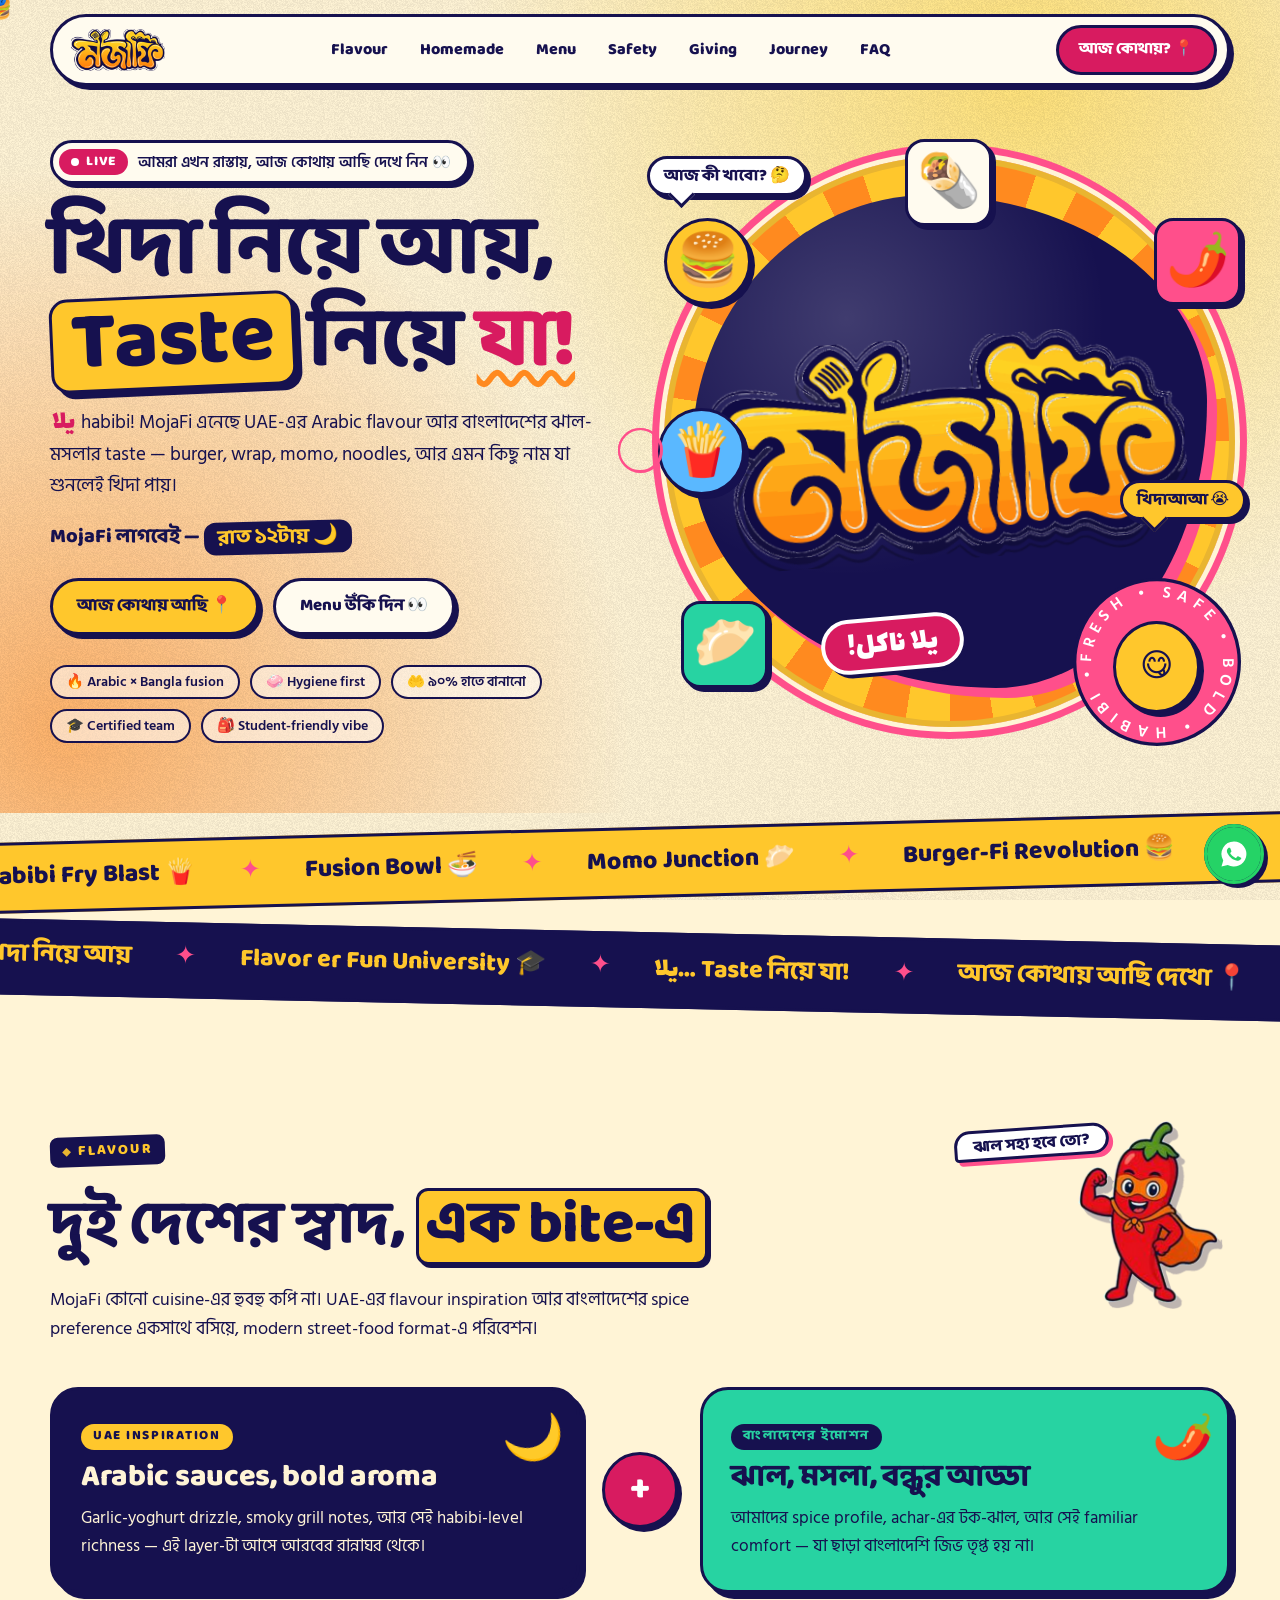
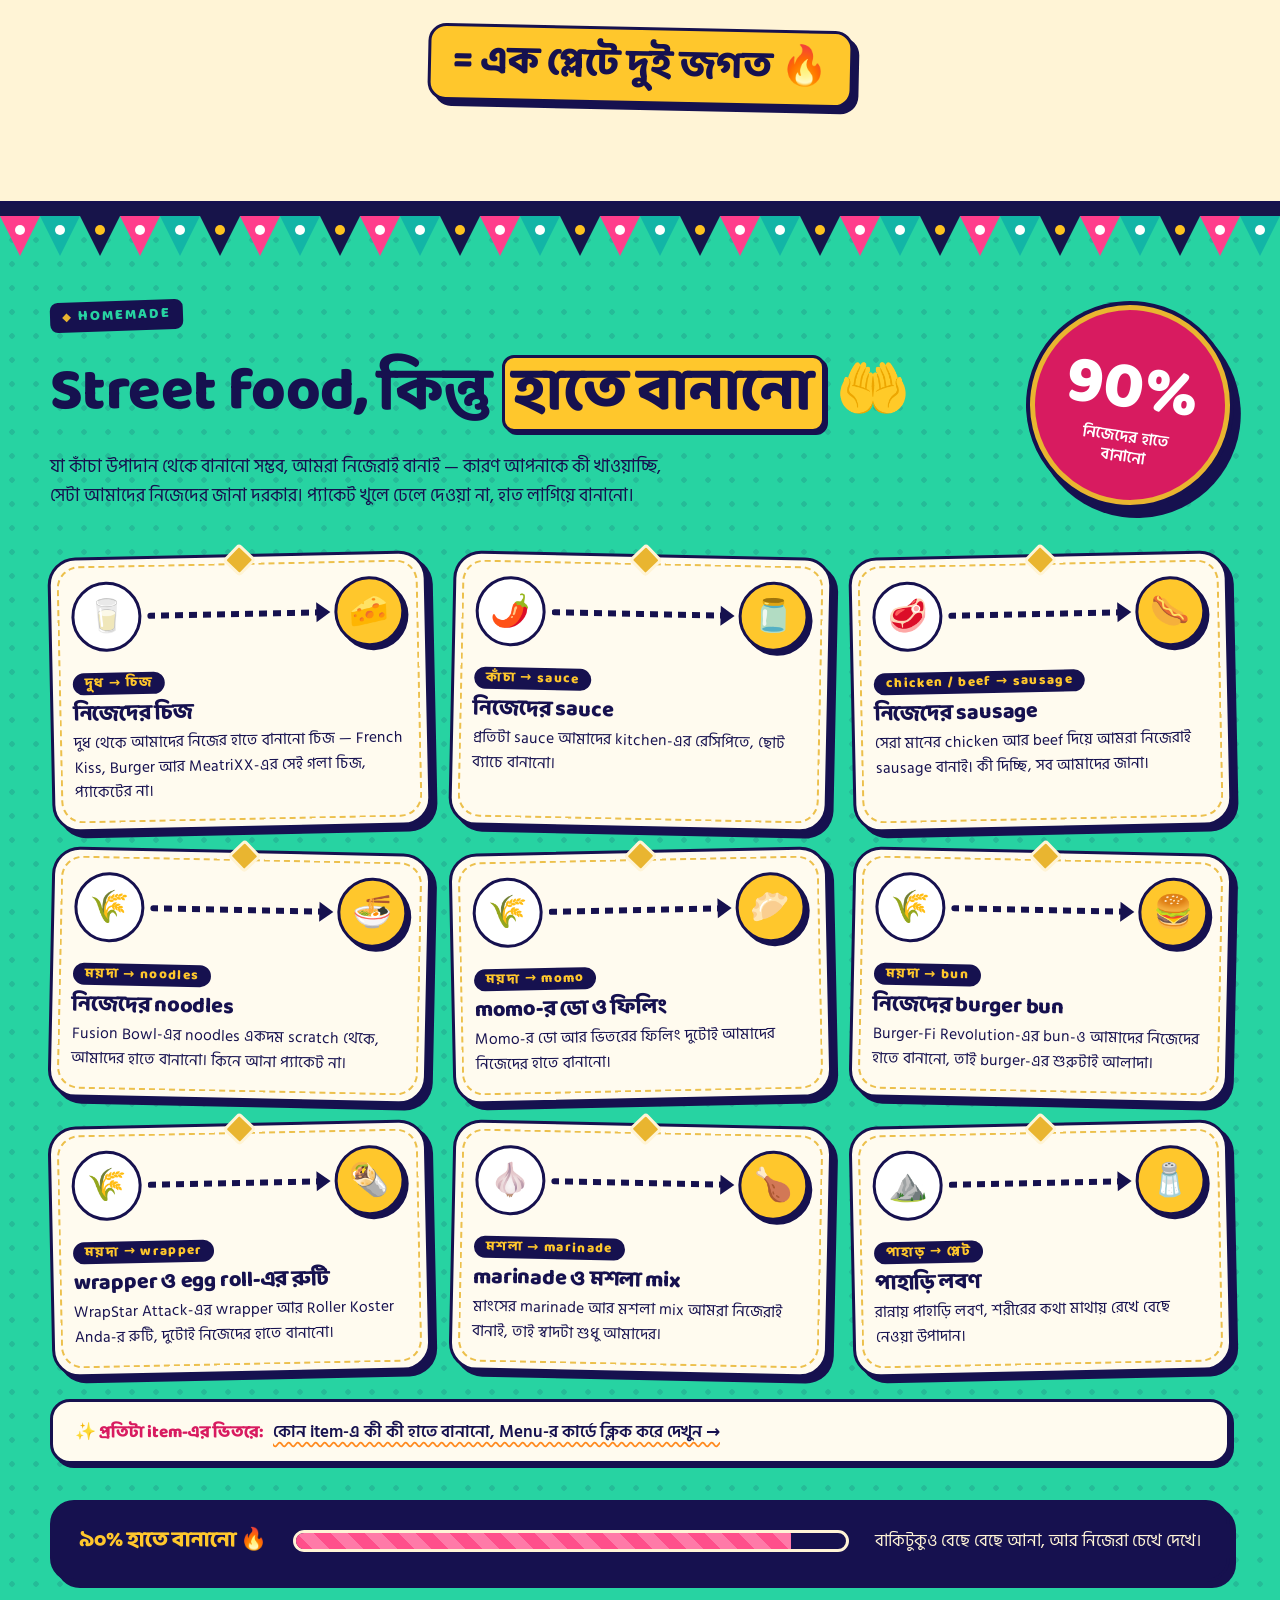
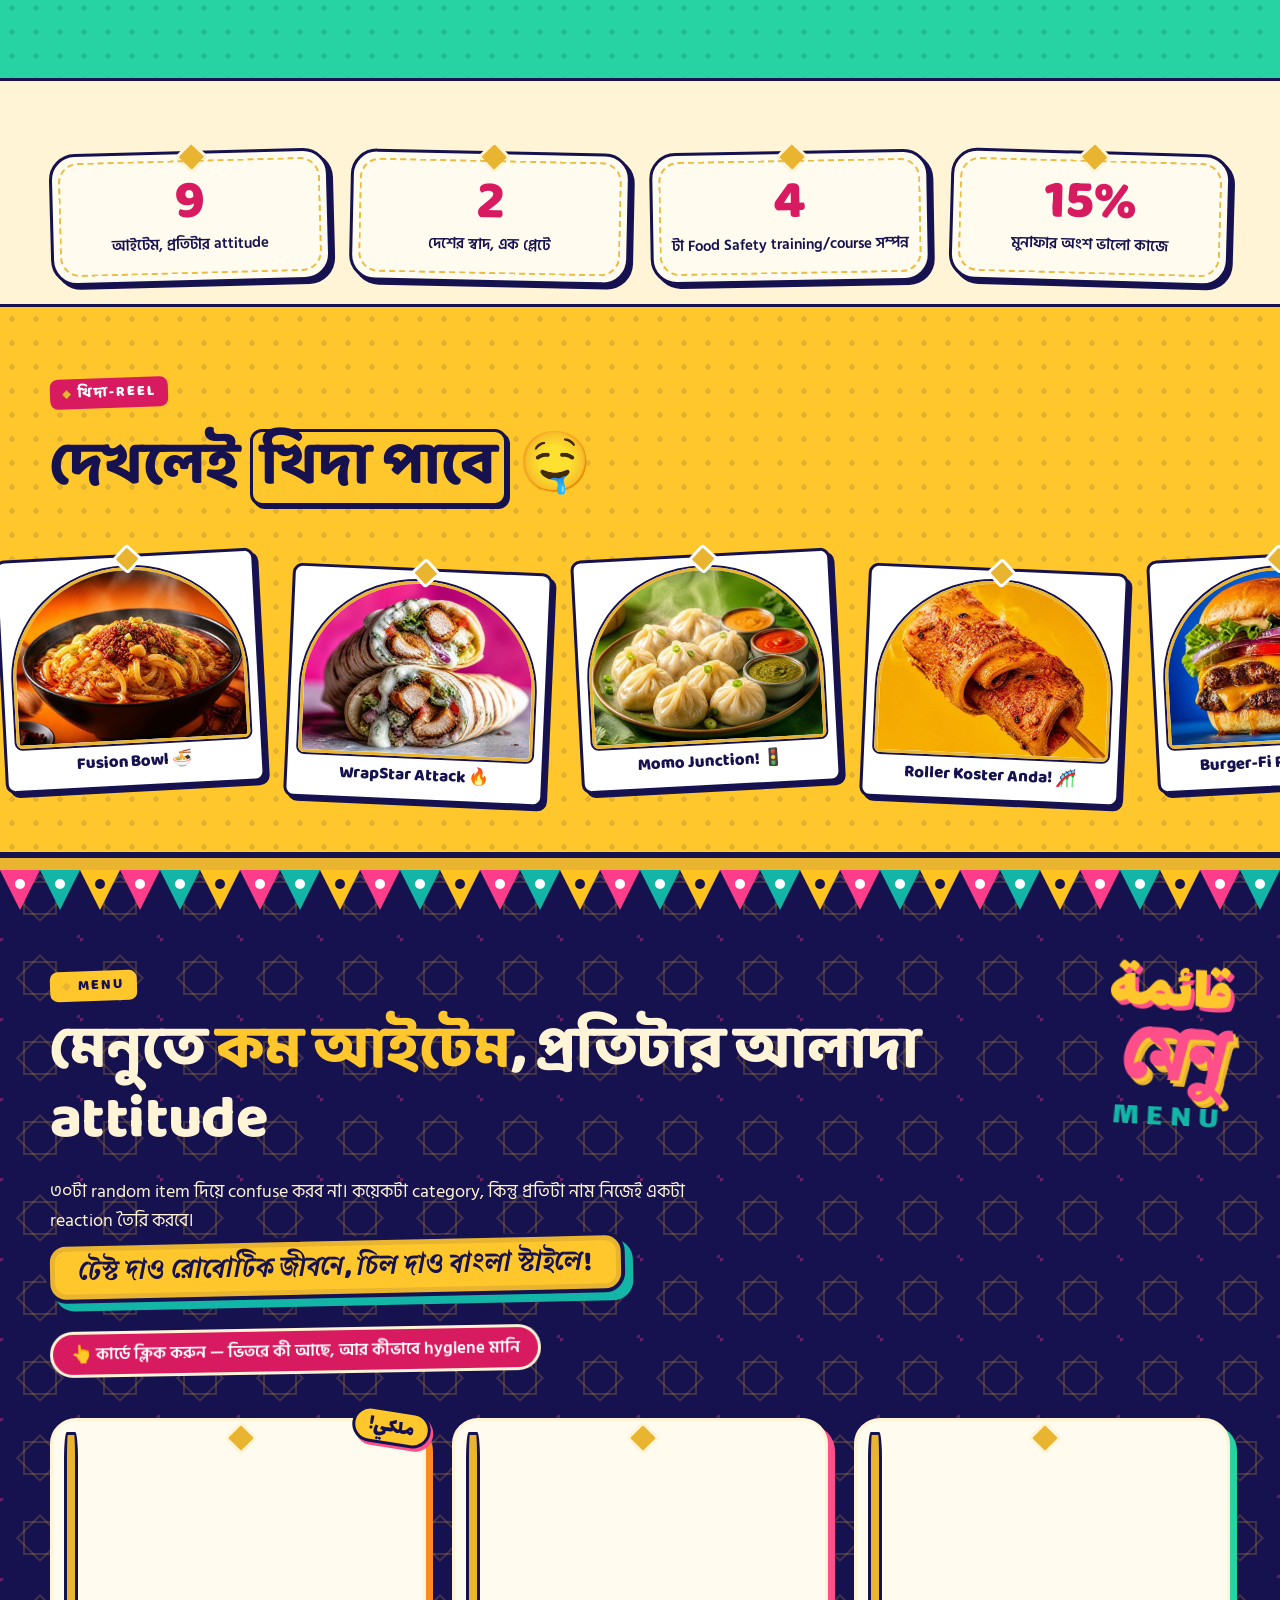
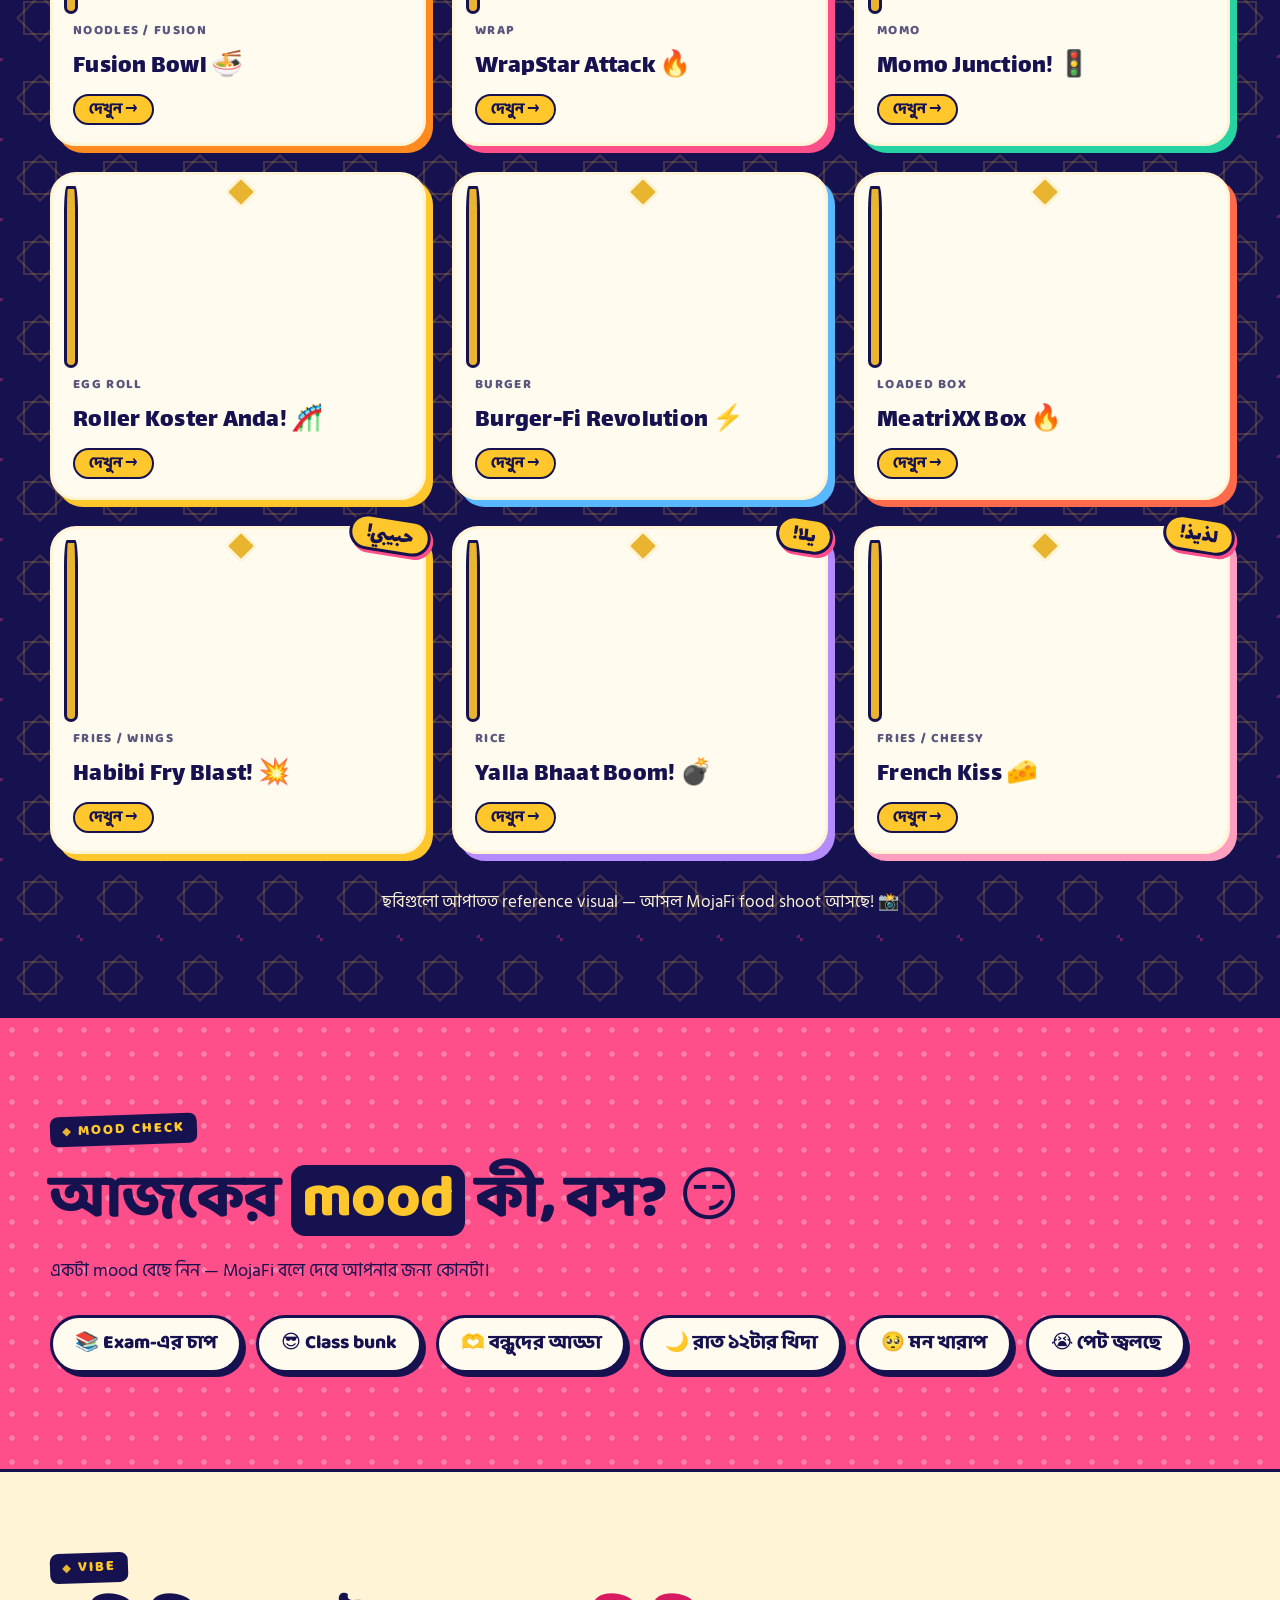
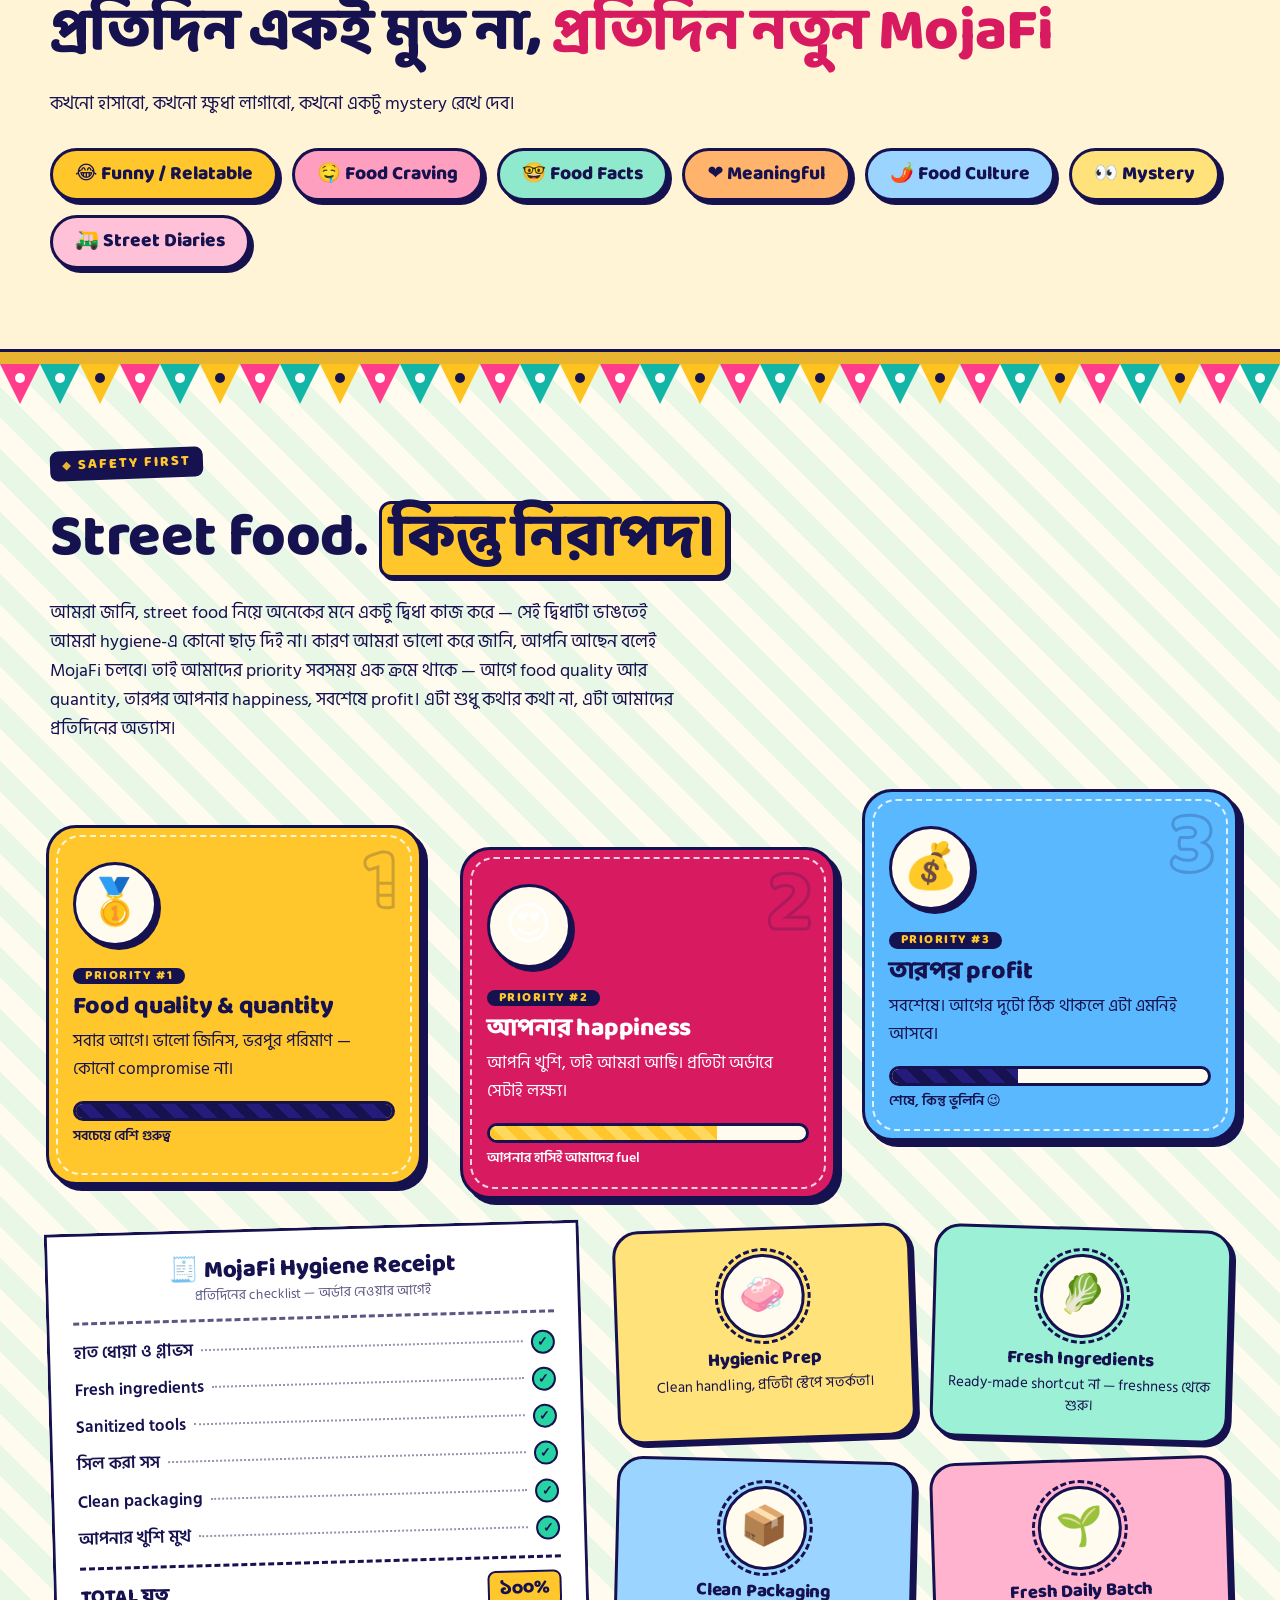
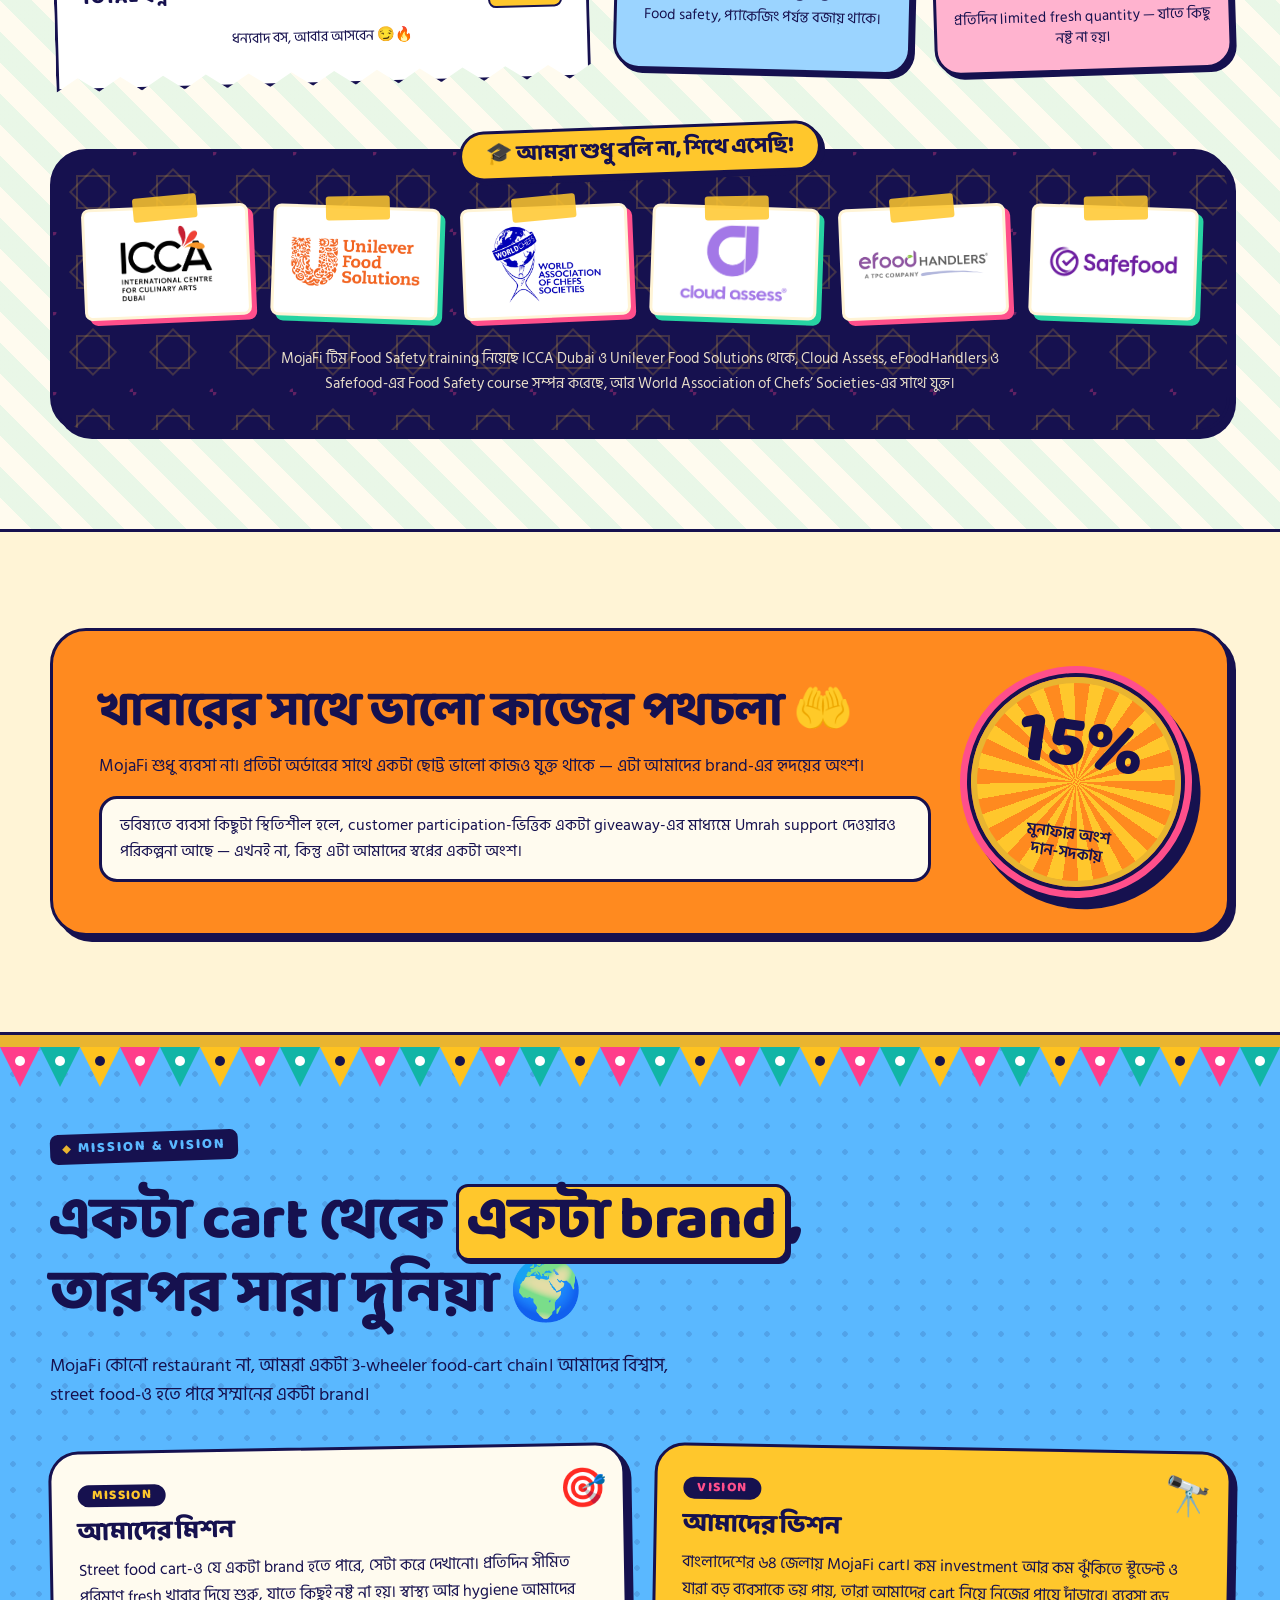
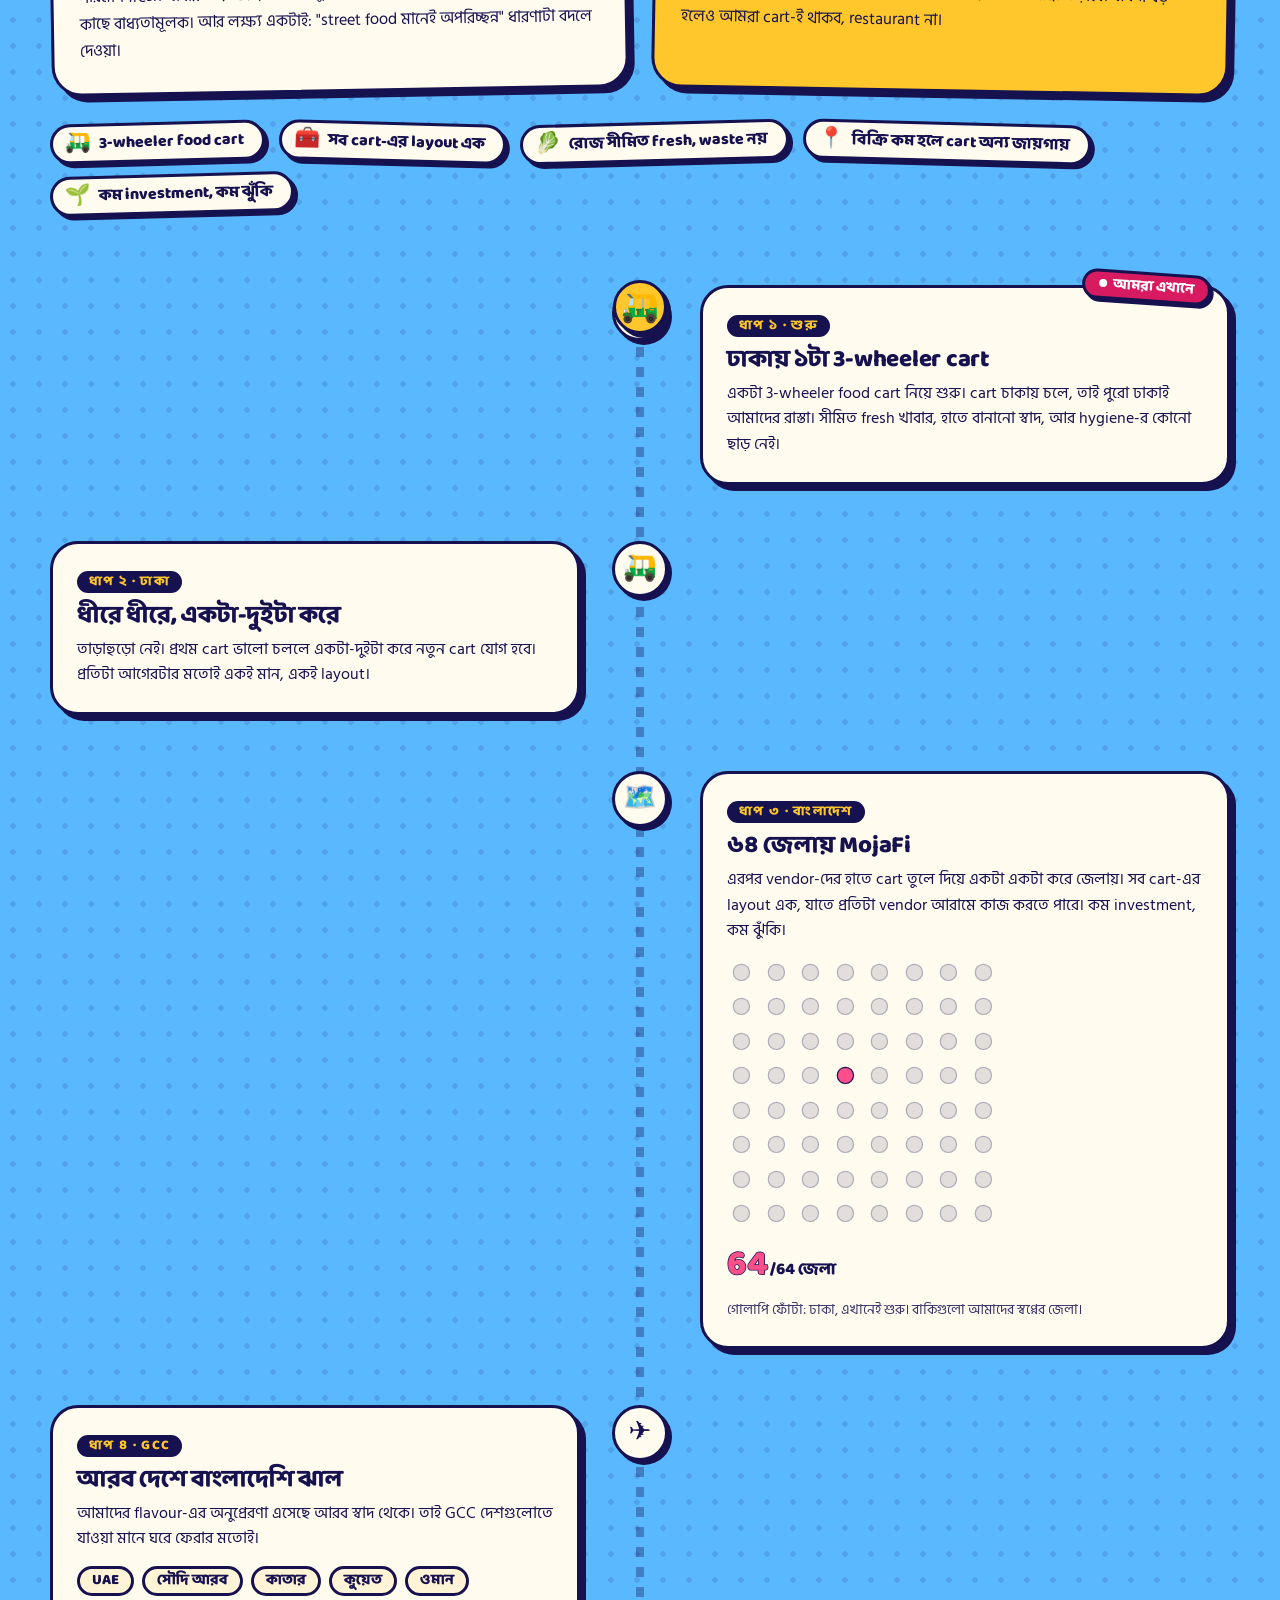
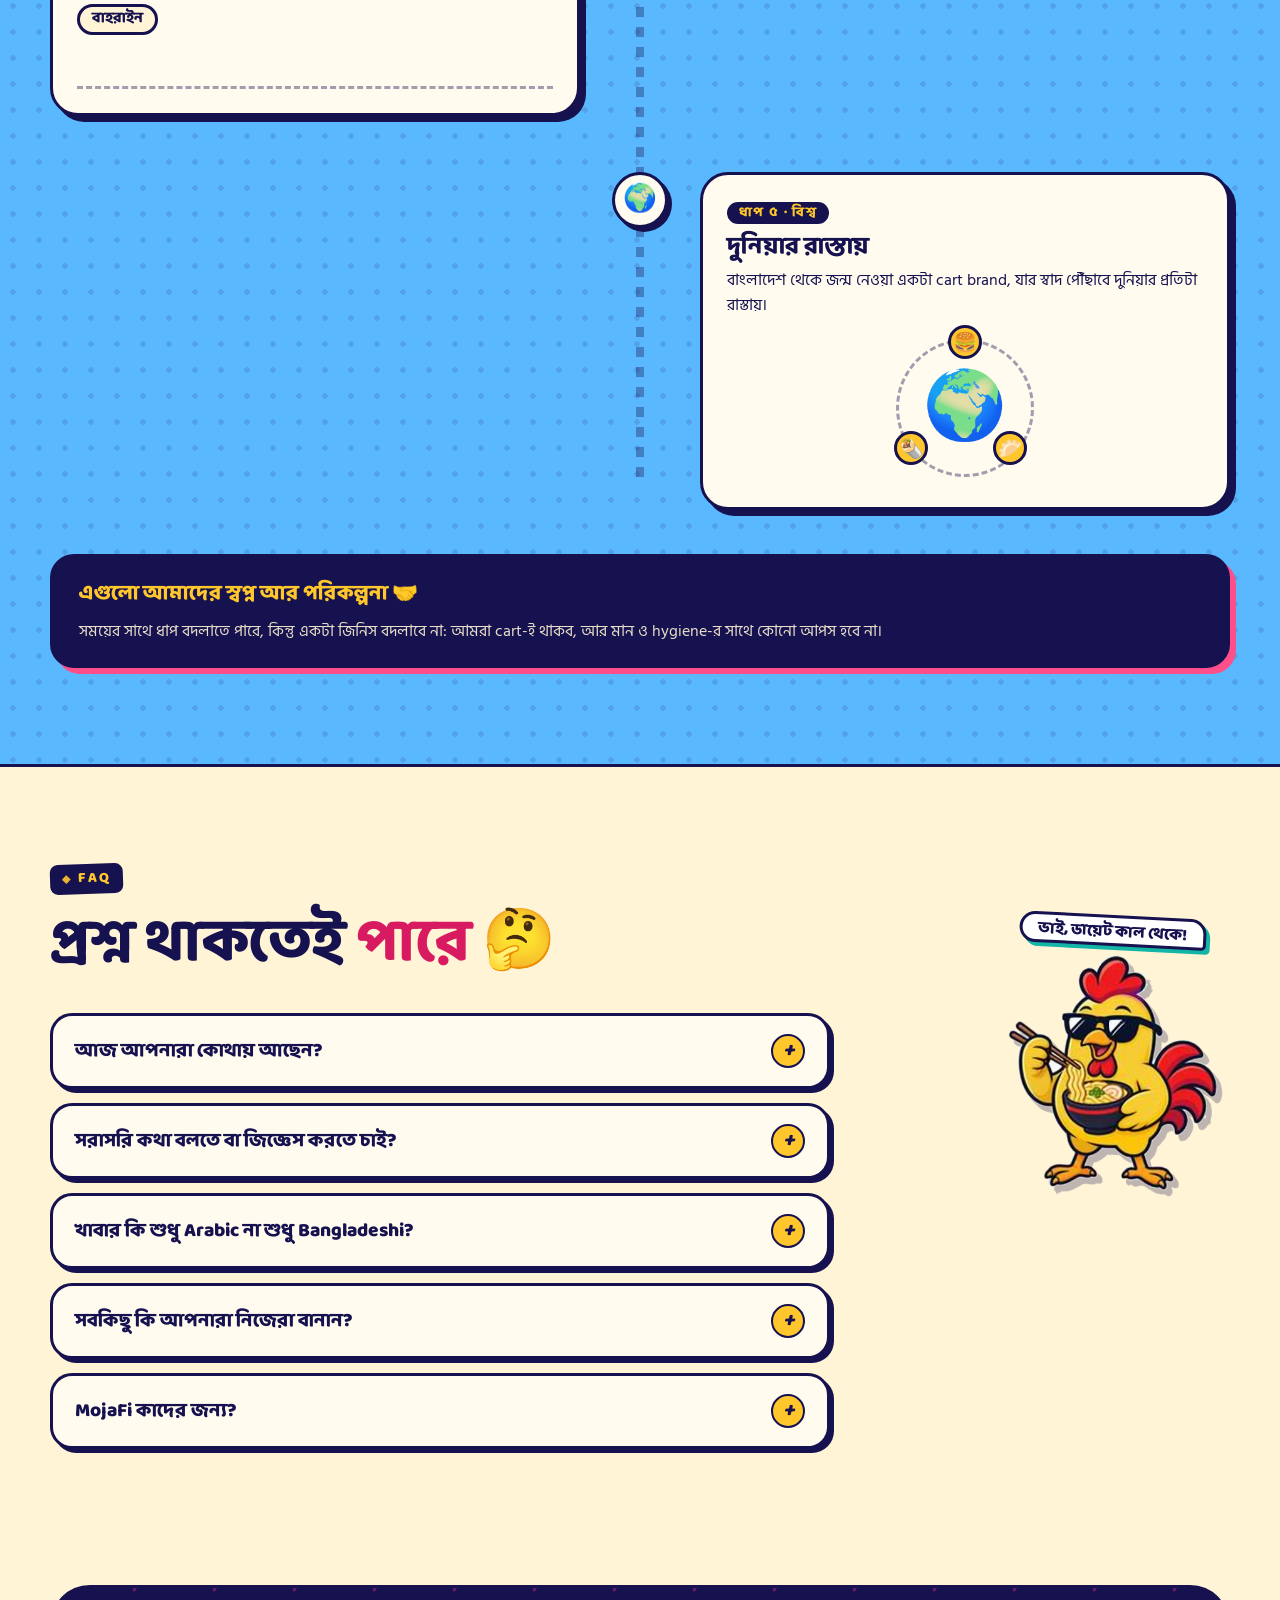
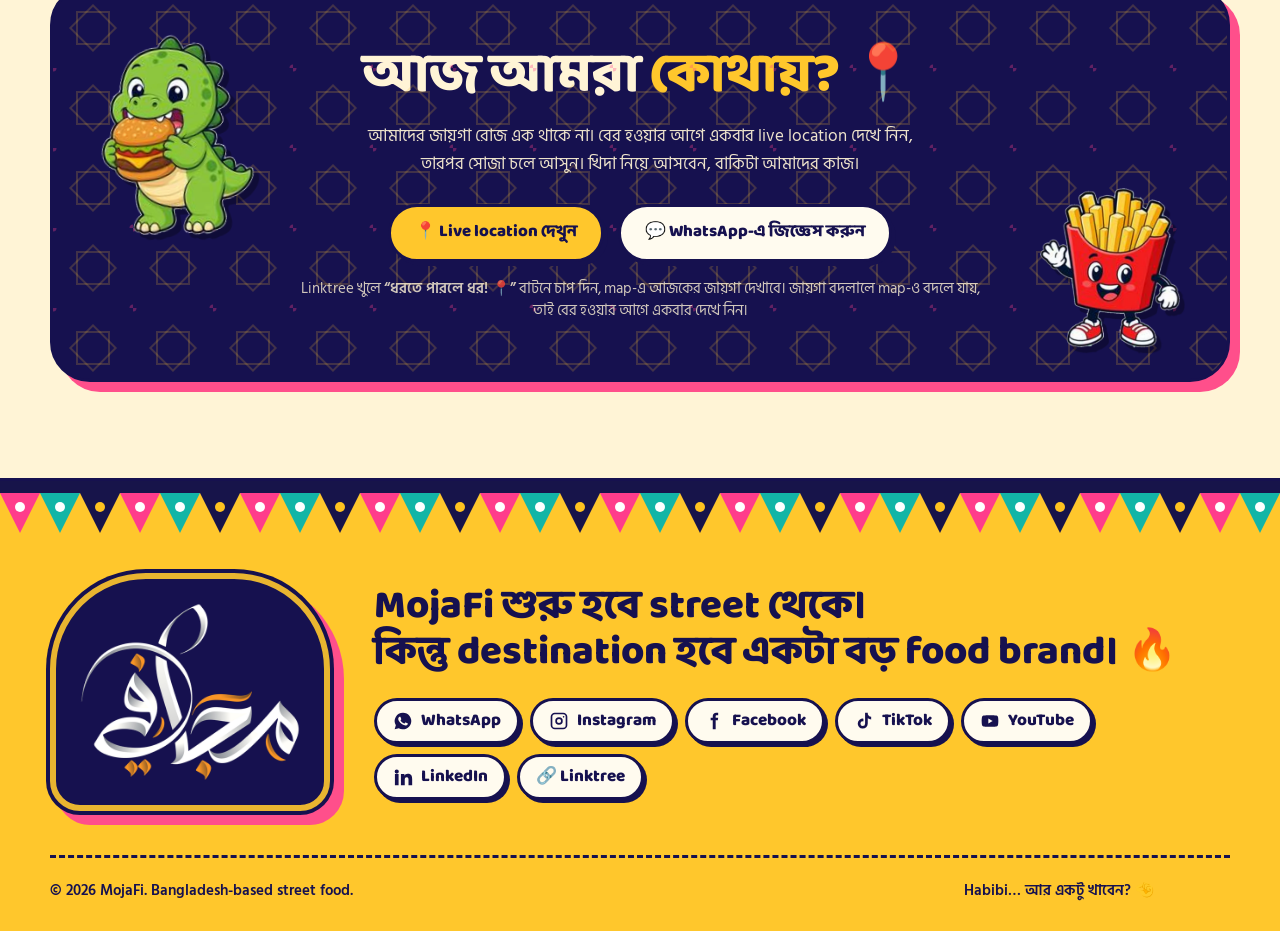
==== index.html @ 15be9570 "Add files via upload" ====
<!DOCTYPE html>
<html lang="bn">
<head>
<meta charset="utf-8">
<meta name="viewport" content="width=device-width, initial-scale=1">
<meta name="color-scheme" content="light">
<title>MojaFi — Bangladeshi Street Food with Arabic Flavour | খিদা নিয়ে আয়</title>
<meta name="description" content="MojaFi — UAE-এর Arabic flavour আর বাংলাদেশের ঝাল-মসলা এক প্লেটে। 3-wheeler food cart-এর street food: burger, wrap, momo, fries — হাতে বানানো, পরিষ্কার, নিরাপদ।">
<meta name="robots" content="index,follow,max-image-preview:large">
<meta name="keywords" content="MojaFi, মজাফি, Bangladesh street food, Arabic street food, Dhaka street food, food cart, burger, wrap, momo, স্ট্রিট ফুড">
<meta name="author" content="MojaFi">
<link rel="alternate" hreflang="bn" href="https://i-iqram.github.io/MojaFi/">
<link rel="alternate" hreflang="x-default" href="https://i-iqram.github.io/MojaFi/">
<meta name="theme-color" content="#16114F">
<link rel="icon" type="image/png" href="assets/150f08f05a.png">
<link rel="apple-touch-icon" href="assets/150f08f05a.png">
<link rel="preload" as="image" href="assets/6ed1345ebc.png" fetchpriority="high">
<link rel="canonical" href="https://i-iqram.github.io/MojaFi/">
<meta property="og:url" content="https://i-iqram.github.io/MojaFi/">
<meta property="og:type" content="website">
<meta property="og:title" content="MojaFi — Bangladeshi Street Food with Arabic Flavour | খিদা নিয়ে আয়">
<meta property="og:description" content="UAE-এর Arabic flavour + বাংলাদেশের taste। ৯০% হাতে বানানো, কিন্তু নিরাপদ street food। খিদা নিয়ে আয়, Taste নিয়ে যা!">
<meta property="og:image" content="https://i-iqram.github.io/MojaFi/og-image.jpg">
<meta property="og:image:type" content="image/jpeg">
<meta property="og:image:width" content="1200">
<meta property="og:image:height" content="630">
<meta property="og:image:alt" content="MojaFi — খিদা নিয়ে আয়, Taste নিয়ে যা!">
<meta property="og:site_name" content="MojaFi">
<meta property="og:locale" content="bn_BD">
<meta name="twitter:card" content="summary_large_image">
<meta name="twitter:title" content="MojaFi — Bangladeshi Street Food with Arabic Flavour">
<meta name="twitter:description" content="UAE-এর Arabic flavour + বাংলাদেশের taste। হাতে বানানো, নিরাপদ street food। খিদা নিয়ে আয়, Taste নিয়ে যা!">
<meta name="twitter:image" content="https://i-iqram.github.io/MojaFi/og-image.jpg">
<noscript><style>.rv{opacity:1 !important; transform:none !important;}</style></noscript>
<script>(function(){var h=document.documentElement;h.classList.add('js');try{if(sessionStorage.getItem('mfSeen')||/[?&]noloader/.test(location.search))h.classList.add('seen');}catch(e){}
if(!h.classList.contains('seen')){window.__hold=true;h.style.overflow='hidden';}})();</script>
<style>
@font-face {
  font-family: 'Baloo Da 2';
  font-style: normal;
  font-display: swap;
  font-weight: 800;
  src:url(assets/8779d05350.woff2) format('woff2');
  unicode-range: U+0951-0952,U+0964-0965,U+0980-09FE,U+1CD0,U+1CD2,U+1CD5-1CD6,U+1CD8,U+1CE1,U+1CEA,U+1CED,U+1CF2,U+1CF5-1CF7,U+200C-200D,U+20B9,U+25CC,U+A8F1;
}
@font-face {
  font-family: 'Baloo Da 2';
  font-style: normal;
  font-display: swap;
  font-weight: 800;
  src:url(assets/1a5bb2cf6f.woff2) format('woff2');
  unicode-range: U+0000-00FF,U+0131,U+0152-0153,U+02BB-02BC,U+02C6,U+02DA,U+02DC,U+0304,U+0308,U+0329,U+2000-206F,U+20AC,U+2122,U+2191,U+2193,U+2212,U+2215,U+FEFF,U+FFFD;
}
@font-face {
  font-family: 'Hind Siliguri';
  font-style: normal;
  font-display: swap;
  font-weight: 400;
  src:url(assets/643acda35a.woff2) format('woff2');
  unicode-range: U+0951-0952,U+0964-0965,U+0980-09FE,U+1CD0,U+1CD2,U+1CD5-1CD6,U+1CD8,U+1CE1,U+1CEA,U+1CED,U+1CF2,U+1CF5-1CF7,U+200C-200D,U+20B9,U+25CC,U+A8F1;
}
@font-face {
  font-family: 'Hind Siliguri';
  font-style: normal;
  font-display: swap;
  font-weight: 400;
  src:url(assets/f89893f704.woff2) format('woff2');
  unicode-range: U+0000-00FF,U+0131,U+0152-0153,U+02BB-02BC,U+02C6,U+02DA,U+02DC,U+0304,U+0308,U+0329,U+2000-206F,U+20AC,U+2122,U+2191,U+2193,U+2212,U+2215,U+FEFF,U+FFFD;
}
@font-face {
  font-family: 'Hind Siliguri';
  font-style: normal;
  font-display: swap;
  font-weight: 600;
  src:url(assets/98016b9503.woff2) format('woff2');
  unicode-range: U+0951-0952,U+0964-0965,U+0980-09FE,U+1CD0,U+1CD2,U+1CD5-1CD6,U+1CD8,U+1CE1,U+1CEA,U+1CED,U+1CF2,U+1CF5-1CF7,U+200C-200D,U+20B9,U+25CC,U+A8F1;
}
@font-face {
  font-family: 'Hind Siliguri';
  font-style: normal;
  font-display: swap;
  font-weight: 600;
  src:url(assets/1e2883ec7c.woff2) format('woff2');
  unicode-range: U+0000-00FF,U+0131,U+0152-0153,U+02BB-02BC,U+02C6,U+02DA,U+02DC,U+0304,U+0308,U+0329,U+2000-206F,U+20AC,U+2122,U+2191,U+2193,U+2212,U+2215,U+FEFF,U+FFFD;
}
@font-face{font-family:'Lalezar';font-style:normal;font-display:swap;font-weight:400;src:url(assets/2bbdc267b5.woff2) format('woff2');unicode-range:U+0600-06FF,U+0750-077F,U+200C-200E,U+2010-2011,U+204F,U+FB50-FDFF,U+FE70-FEFC;}
@font-face{font-family:'Lalezar';font-style:normal;font-display:swap;font-weight:400;src:url(assets/fb445dbd80.woff2) format('woff2');unicode-range:U+0000-00FF,U+0131,U+0152-0153,U+02BB-02BC,U+02C6,U+02DA,U+02DC,U+2000-206F,U+2074,U+20AC,U+2122,U+2191,U+2193,U+2212,U+2215,U+FEFF,U+FFFD;}
@font-face{font-family:'Galada';font-style:normal;font-display:swap;font-weight:400;src:url(assets/81515cea4a.woff2) format('woff2');}

@font-face{font-family:'MfArrow';font-style:normal;font-weight:100 900;font-display:swap;unicode-range:U+2192;src:url(assets/b8b6841910.woff2) format('woff2');}

:root{
  --navy:#16114F; --navy2:#241C7A; --yellow:#FFC72C; --orange:#FF8A1F; --cream:#FFF4D6; --paper:#FFFBEF;
  --pink:#FF4F8B; --mint:#27D3A2; --sky:#5AB8FF; --red:#FF4B2B;
  --ink:#16114F; --bd:3px solid var(--navy);
  --sh:6px 6px 0 var(--navy); --sh-s:4px 4px 0 var(--navy);
  --disp:'Baloo Da 2','Hind Siliguri','MfArrow',system-ui,sans-serif; --body:'Hind Siliguri','Baloo Da 2','MfArrow',system-ui,sans-serif;
}
*{box-sizing:border-box; margin:0; padding:0;}
html{overflow-x:clip; scroll-behavior:smooth; -webkit-text-size-adjust:100%; -webkit-tap-highlight-color:transparent; color-scheme:light;}
@supports not (overflow:clip){ html{overflow-x:hidden;} }
body{font-family:var(--body); font-size:17px; line-height:1.65; color:var(--ink); background:var(--cream); overflow-x:hidden; position:relative;}
body::before{content:""; position:fixed; inset:0; pointer-events:none; z-index:1; opacity:.5; background-image:url("assets/ac107bc236.png"); mix-blend-mode:multiply;}
img{max-width:100%; display:block;}
a{color:inherit; text-decoration:none;}
button{font:inherit; color:inherit; cursor:pointer; background:none; border:0;}
h1,h2,h3,h4{font-family:var(--disp); font-weight:800; line-height:1.08; letter-spacing:-.01em;}
.wrap{width:min(1180px,100% - 40px); margin-inline:auto; position:relative; z-index:2;}
section{position:relative; padding:96px 0;}
:focus-visible{outline:3px dashed var(--pink); outline-offset:3px;}

/* progress */
#progress{position:fixed; top:0; left:0; height:5px; width:0; background:linear-gradient(90deg,var(--pink),var(--orange),var(--yellow)); z-index:200;}

/* cursor */
.cur-dot,.cur-ring{position:fixed; top:0; left:0; pointer-events:none; z-index:9999; display:none; will-change:transform;}
.cursor-on, .cursor-on a, .cursor-on button, .cursor-on input, .cursor-on .card{cursor:none !important;}
.cursor-on .cur-dot,.cursor-on .cur-ring{display:block;}
.cur-dot{width:12px; height:12px; margin:-6px 0 0 -6px; border-radius:50%; background:#fff; mix-blend-mode:difference; transition:width .2s,height .2s,margin .2s;}
.cur-ring{width:44px; height:44px; margin:-22px 0 0 -22px; border-radius:50%; border:2.5px solid var(--pink);}
.cur-ring i{position:absolute; inset:-2.5px; border-radius:50%; border:2.5px solid var(--pink); animation:ping 1.8s ease-out infinite;}
.cur-ring.hov{border-color:var(--navy); background:rgba(255,199,44,.35);}
.cur-ring.hov i{border-color:var(--navy);}
.cur-dot.hov{width:6px; height:6px; margin:-3px 0 0 -3px;}
.cur-ring.down{border-width:5px;}
@keyframes ping{0%{transform:scale(1); opacity:.9}100%{transform:scale(1.9); opacity:0}}

/* header */
header{position:fixed; top:0; left:0; right:0; z-index:100; padding:14px 0;}
.nav{width:min(1180px,100% - 24px); margin-inline:auto; display:flex; align-items:center; justify-content:space-between; gap:12px; background:var(--paper); border:var(--bd); border-radius:999px; padding:8px 10px 8px 18px; box-shadow:var(--sh-s);}
.nav .logo img{height:42px; width:auto;}
.links{display:flex; gap:4px; font-family:var(--disp); font-weight:700; font-size:1rem;}
.links a{padding:6px 14px; border-radius:999px; transition:background .2s, transform .2s;}
.links a:hover{background:var(--yellow);}
.links a.act{background:var(--navy); color:var(--yellow);}
.btn{display:inline-flex; align-items:center; gap:8px; font-family:var(--disp); font-weight:800; font-size:1.05rem; padding:12px 24px; border-radius:999px; border:var(--bd); box-shadow:var(--sh-s); transition:transform .15s, box-shadow .15s; white-space:nowrap;}
.btn:hover{transform:translate(-2px,-2px); box-shadow:6px 6px 0 var(--navy);}
.btn:active{transform:translate(3px,3px); box-shadow:1px 1px 0 var(--navy);}
.btn-y{background:var(--yellow);} .btn-p{background:var(--pink); color:#fff;} .btn-w{background:var(--paper);} .btn-n{background:var(--navy); color:var(--yellow); box-shadow:4px 4px 0 var(--pink);}
.nav .btn{padding:9px 20px; box-shadow:none; font-size:.98rem;}
.burger{display:none; width:44px; height:44px; border-radius:50%; border:var(--bd); background:var(--yellow); position:relative;}
.burger span{position:absolute; left:11px; right:11px; height:3px; background:var(--navy); border-radius:2px; transition:.25s;}
.burger span:nth-child(1){top:13px} .burger span:nth-child(2){top:20px} .burger span:nth-child(3){top:27px}
.burger.open span:nth-child(1){top:20px; transform:rotate(45deg)} .burger.open span:nth-child(2){opacity:0} .burger.open span:nth-child(3){top:20px; transform:rotate(-45deg)}
.mmenu{position:fixed; inset:0; z-index:90; background:var(--navy); color:var(--cream); display:flex; flex-direction:column; justify-content:center; gap:6px; padding:90px 28px 40px; opacity:0; visibility:hidden; transform:translateY(-20px); transition:.3s;}
.mmenu.open{opacity:1; visibility:visible; transform:none;}
.mmenu a{font-family:var(--disp); font-weight:800; font-size:2.4rem; line-height:1.3; color:var(--cream);}
.mmenu a:nth-child(odd){color:var(--yellow);}
.mmenu .btn{margin-top:18px; align-self:flex-start; font-size:1.2rem; color:var(--navy);}
.mmenu a.btn.btn-y{color:var(--navy);}
@media(max-height:640px){ .mmenu{padding-top:96px; gap:2px;} .mmenu a{font-size:2rem;} .mmenu .btn{font-size:1.1rem; margin-top:12px;} }
@media(max-width:900px){ .links,.nav>.btn{display:none;} .burger{display:block;} .nav{padding:8px 10px 8px 16px;} }

/* hero */
.hero{padding:140px 0 70px; background:radial-gradient(circle at 80% 10%, #FFE27A 0, transparent 45%), radial-gradient(circle at 5% 90%, #FFB36B 0, transparent 40%), var(--cream); overflow:hidden;}
.hero .wrap{display:grid; grid-template-columns:1.05fr 1fr; gap:30px; align-items:center;}
.pill{display:inline-flex; align-items:center; gap:10px; background:var(--paper); border:var(--bd); border-radius:999px; padding:6px 16px 6px 6px; font-weight:600; font-size:.95rem; box-shadow:var(--sh-s);}
.pill b.live::before{content:""; display:inline-block; width:8px; height:8px; border-radius:50%; background:#fff; margin-right:7px; vertical-align:middle; animation:livep 1.2s ease-in-out infinite;}
@keyframes livep{50%{opacity:.25; transform:scale(.7)}}
.pill b{white-space:nowrap; background:var(--pink); color:#fff; border-radius:999px; padding:2px 12px; font-family:var(--disp); font-size:.85rem; letter-spacing:.06em; text-transform:uppercase;}
.hero h1{font-size:clamp(2.7rem,6.4vw,5.4rem); margin:22px 0 18px;}
.hero h1 .hl{display:inline-block; background:var(--yellow); border:var(--bd); border-radius:18px; padding:0 .22em; transform:rotate(-2.5deg); box-shadow:var(--sh);}
.hero h1 .pk{color:var(--pink);}
.hero h1 .u{white-space:nowrap; text-decoration:underline wavy var(--orange); text-decoration-thickness:.07em; text-underline-offset:.1em;}
.hero p.lead{font-size:1.18rem; max-width:560px; margin-bottom:28px;}
.hero p.lead b{background:linear-gradient(transparent 60%, #FFD65C 60%);}
.cta{display:flex; flex-wrap:wrap; gap:14px;}
.proof{display:flex; flex-wrap:wrap; gap:10px; margin-top:30px;}
.proof span{border:2px solid var(--navy); border-radius:999px; padding:3px 14px; font-size:.9rem; font-weight:600; background:rgba(255,255,255,.55);}
.stage{position:relative; aspect-ratio:1/1; max-width:560px; width:100%; margin-inline:auto;}
.blob{position:absolute; inset:6% 4%; background:var(--navy); border-radius:46% 54% 41% 59% / 52% 42% 58% 48%; animation:morph 11s ease-in-out infinite; box-shadow:10px 10px 0 var(--pink);}
.blob::after{content:""; position:absolute; inset:0; border-radius:inherit; background:radial-gradient(circle at 30% 25%, rgba(255,255,255,.18), transparent 50%); }
@keyframes morph{50%{border-radius:58% 42% 55% 45% / 43% 58% 42% 57%}}
.stage .main-logo{position:absolute; left:50%; top:50%; width:84%; transform:translate(-50%,-50%) rotate(-4deg); filter:drop-shadow(0 12px 0 rgba(0,0,0,.25)); animation:bob 5s ease-in-out infinite;}
@keyframes bob{50%{transform:translate(-50%,-53%) rotate(-2deg)}}
.stk{position:absolute; font-size:clamp(1.9rem,4.6vw,3.2rem); width:1.7em; height:1.7em; display:grid; place-items:center; background:var(--paper); border:var(--bd); border-radius:50%; box-shadow:var(--sh-s); animation:flt 4.5s ease-in-out infinite; will-change:transform; line-height:1;}
.stk.sq{border-radius:22%;}
.stk>span{display:block; transition:transform .25s;}
@keyframes flt{50%{translate:0 -12px}}
.s1{left:-1%; top:10%; background:var(--yellow);} .s2{right:-2%; top:10%; background:var(--pink); animation-delay:-1s;} .s3{left:2%; bottom:6%; background:var(--mint); animation-delay:-2s;} .s4{left:-2%; top:44%; background:var(--sky); animation-delay:-3s;} .s5{left:42%; top:-4%; animation-delay:-1.5s;}
@media(max-width:600px){ .s5{left:54%;} }
.badge{position:absolute; right:-2%; bottom:-6%; width:clamp(96px,22vw,168px); aspect-ratio:1; z-index:3;}
.badge svg{width:100%; height:100%; animation:spin 16s linear infinite;}
.badge .core{position:absolute; inset:24%; border-radius:50%; background:var(--yellow); border:var(--bd); display:grid; place-items:center; font-size:2rem; box-shadow:var(--sh-s);}
@keyframes spin{to{transform:rotate(360deg)}}
@media(max-width:900px){ .hero{padding-top:110px;} .hero .wrap{grid-template-columns:1fr;} .stage{max-width:430px; order:-1; margin-bottom:10px;} .hero h1{font-size:clamp(2.5rem,11vw,3.6rem);} }

/* marquee */
.mqs{overflow:hidden; position:relative; z-index:5; padding:24px 0 clamp(18px,2.4vw,38px); margin-top:-10px;}
.mq{background:var(--yellow); border-block:var(--bd); overflow:hidden; transform:rotate(-1.4deg); margin:0 -40px; padding:12px 0;}
.mq.b{background:var(--navy); color:var(--yellow); transform:rotate(1.2deg); margin-top:clamp(6px,2.7vw,42px);}
.mq-t{display:flex; width:max-content; animation:mq 32s linear infinite; font-family:var(--disp); font-weight:800; font-size:1.55rem; white-space:nowrap;}
.mq.b .mq-t{animation-direction:reverse; animation-duration:40s;}
.mq-t span{padding:0 22px;} .mq-t span::after{content:"✦"; margin-left:44px; color:var(--pink);}
@keyframes mq{to{transform:translateX(-50%)}}

/* titles */
.eyebrow{display:inline-block; font-family:var(--disp); font-weight:800; font-size:.9rem; letter-spacing:.14em; text-transform:uppercase; background:var(--navy); color:var(--yellow); border-radius:8px; padding:3px 12px; transform:rotate(-2deg); margin-bottom:16px;}
.title h2{font-size:clamp(2.1rem,5vw,3.7rem); margin-bottom:20px; line-height:1.18;}
.title p{max-width:640px; font-size:1.1rem;}
.acc{color:var(--pink); position:relative; white-space:nowrap;}
.acc.y{display:inline-block; margin-top:6px; line-height:1.2; background:var(--yellow); border-radius:12px; padding:0 .15em; color:var(--navy); box-shadow:3px 3px 0 var(--navy); border:3px solid var(--navy); white-space:nowrap;}

/* fusion */
.fusion .grid{display:grid; grid-template-columns:1fr auto 1fr; gap:22px; align-items:center; margin-top:44px;}
.fcard{border:var(--bd); border-radius:28px; padding:30px 28px; box-shadow:var(--sh); position:relative; transition:transform .25s;}
.fcard:hover{transform:rotate(-1.2deg) translateY(-4px);}
.fcard.uae{background:var(--navy); color:var(--cream);}
.fcard.bd{background:var(--mint);}
.fcard .k{display:inline-block; font-family:var(--disp); font-weight:800; font-size:.82rem; letter-spacing:.12em; padding:2px 12px; border-radius:999px; margin-bottom:12px;}
.fcard.uae .k{background:var(--yellow); color:var(--navy);} .fcard.bd .k{background:var(--navy); color:var(--mint);}
.fcard h3{font-size:1.9rem; margin-bottom:10px;}
.fcard .big{position:absolute; right:14px; top:8px; font-size:3rem; transform:rotate(12deg);}
.plus{width:76px; height:76px; border-radius:50%; background:var(--pink); color:#fff; border:var(--bd); display:grid; place-items:center; font-family:var(--disp); font-weight:800; font-size:2.3rem; box-shadow:var(--sh-s); animation:spin 9s linear infinite;}
.equals{margin-top:34px; text-align:center; font-family:var(--disp); font-weight:800; font-size:clamp(1.5rem,3.6vw,2.4rem);}
.equals span{display:inline-block; background:var(--yellow); border:var(--bd); border-radius:18px; padding:4px 22px; box-shadow:var(--sh); transform:rotate(1.2deg);}
@media(max-width:820px){ .fusion .grid{grid-template-columns:1fr;} .plus{margin:-8px auto; width:62px; height:62px; font-size:1.9rem;} }

/* menu */
.menu{background:var(--navy); color:var(--cream); border-block:var(--bd);}
.menu::before{content:""; position:absolute; inset:0; background-image:radial-gradient(rgba(255,255,255,.09) 2px, transparent 2.5px); background-size:26px 26px; pointer-events:none;}
.menu .eyebrow{background:var(--yellow); color:var(--navy);}
.menu .acc{color:var(--yellow);}
.hint{display:inline-flex; gap:8px; align-items:center; margin-top:20px; background:var(--pink); color:#fff; border-radius:999px; padding:6px 18px; font-weight:600; transform:rotate(-1deg); border:3px solid var(--cream);}
.mgrid{display:grid; grid-template-columns:repeat(3,1fr); gap:26px; margin-top:44px;}
.card{position:relative; text-align:left; background:var(--paper); color:var(--navy); border:3px solid var(--cream); border-radius:26px; padding:14px 14px 18px; box-shadow:7px 7px 0 var(--cc,var(--yellow)); transition:transform .2s, box-shadow .2s; display:flex; flex-direction:column; gap:10px;}
.card:hover{transform:translate(-3px,-3px) rotate(-.8deg); box-shadow:11px 11px 0 var(--cc,var(--yellow));}
.card:nth-child(even):hover{transform:translate(-3px,-3px) rotate(.8deg);}
.card .art{position:relative; height:176px; border-radius:18px; border:3px solid var(--navy); background:var(--cc); overflow:hidden; display:grid; place-items:center;}
.card .art::before{content:""; position:absolute; inset:0; background-image:radial-gradient(rgba(22,17,79,.22) 2.4px, transparent 2.8px); background-size:16px 16px;}
.card .art::after{content:""; position:absolute; width:130px; height:130px; border-radius:50%; background:rgba(255,255,255,.55); filter:blur(.5px);}
.card .emo{position:relative; z-index:2; font-size:92px; line-height:1; filter:drop-shadow(0 8px 0 rgba(22,17,79,.28)); transition:transform .3s;}
.card:hover .emo{transform:scale(1.12) rotate(-8deg);}
.card .num{position:absolute; top:10px; left:10px; z-index:3; background:var(--navy); color:var(--cream); font-family:var(--disp); font-weight:800; font-size:.85rem; border-radius:999px; padding:0 10px;}
.card .cat{font-family:var(--disp); font-weight:700; font-size:.82rem; letter-spacing:.1em; text-transform:uppercase; opacity:.7; padding:0 6px;}
.card h3{font-size:1.45rem; padding:0 6px; line-height:1.15;}
.card .more{margin:2px 6px 0; align-self:flex-start; font-family:var(--disp); font-weight:800; font-size:.95rem; background:var(--yellow); border:2.5px solid var(--navy); border-radius:999px; padding:1px 14px;}
.menu-note{margin-top:34px; text-align:center; opacity:.85;}
@media(max-width:980px){ .mgrid{grid-template-columns:repeat(2,1fr);} }
@media(max-width:600px){ .mgrid{grid-template-columns:repeat(2,minmax(0,1fr)); gap:16px 14px; margin-top:30px;}
  .card{padding:9px 9px 14px; border-radius:20px; box-shadow:5px 5px 0 var(--cc,var(--yellow)); gap:8px;}
  .card .art{height:116px; border-radius:14px;} .card .emo{font-size:60px;} .card .num{font-size:.75rem; padding:0 8px; top:7px; left:7px;}
  .card .cat{font-size:.7rem; padding:0 3px; letter-spacing:.06em;} .card h3{font-size:1.08rem; padding:0 3px;} .card .more{margin:0 3px; font-size:.88rem; padding:3px 12px; min-height:32px;} }

/* modal */
.ov{position:fixed; inset:0; z-index:300; background:rgba(22,17,79,.82); -webkit-backdrop-filter:blur(4px); backdrop-filter:blur(4px); display:grid; place-items:center; padding:18px; opacity:0; visibility:hidden; transition:.25s;}
.ov.open{opacity:1; visibility:visible;}
.modal{width:min(560px,100%); max-height:92vh; overflow:auto; background:var(--paper); border:var(--bd); border-radius:30px; box-shadow:10px 10px 0 var(--pink); transform:translateY(30px) scale(.94) rotate(-1.5deg); transition:transform .35s cubic-bezier(.2,1.4,.4,1); color:var(--navy);}
.ov.open .modal{transform:none;}
.m-top{position:relative; height:180px; display:grid; place-items:center; border-bottom:var(--bd); border-radius:27px 27px 0 0; overflow:hidden;}
.m-top::before{content:""; position:absolute; inset:0; background-image:radial-gradient(rgba(22,17,79,.2) 2.4px, transparent 2.8px); background-size:16px 16px;}
.m-top .emo{position:relative; font-size:110px; filter:drop-shadow(0 8px 0 rgba(22,17,79,.28)); animation:bob2 3s ease-in-out infinite;}
@keyframes bob2{50%{transform:translateY(-8px) rotate(5deg)}}
.m-x{position:absolute; top:14px; right:14px; z-index:3; width:42px; height:42px; border-radius:50%; background:var(--paper); border:var(--bd); font-weight:800; font-size:1.1rem;}
.m-x:hover{background:var(--pink); color:#fff;}
.m-body{padding:24px 26px 28px;}
.m-body .cat{font-family:var(--disp); font-weight:700; letter-spacing:.1em; text-transform:uppercase; font-size:.85rem; color:var(--pink);}
.m-body h3{font-size:2rem; margin:2px 0 10px;}
.m-body .d{margin-bottom:18px;}
.hy{background:var(--mint); border:var(--bd); border-radius:20px; padding:16px 18px;}
.hy h4{font-size:1.15rem; margin-bottom:8px;}
.hy ul{list-style:none; display:grid; gap:8px;}
.hy li{display:flex; gap:10px; font-size:.97rem; line-height:1.5;}
.hy li::before{content:"✓"; flex:none; width:22px; height:22px; border-radius:50%; background:var(--navy); color:var(--mint); display:grid; place-items:center; font-size:.78rem; font-weight:800; margin-top:2px;}

/* vibes */
.vibes{padding:80px 0;}
.chips{display:flex; flex-wrap:wrap; gap:14px; margin-top:30px;}
.chip{font-family:var(--disp); font-weight:800; font-size:1.2rem; padding:8px 22px; border:var(--bd); border-radius:999px; box-shadow:var(--sh-s); transition:transform .2s; background:var(--c,var(--paper));}
.chip:nth-child(odd){transform:rotate(-2deg);} .chip:nth-child(even){transform:rotate(1.6deg);}
.chip:hover{transform:rotate(0) scale(1.08) translateY(-4px);}

/* safety */
.safety{background:var(--paper); border-block:var(--bd);}
.safety::before{content:""; position:absolute; inset:0; background:repeating-linear-gradient(45deg, transparent 0 22px, rgba(39,211,162,.10) 22px 44px); pointer-events:none;}
.ladder{display:grid; grid-template-columns:repeat(3,1fr); gap:26px; align-items:end; margin-top:60px;}
.step{border:var(--bd); border-radius:30px; padding:34px 24px 26px; box-shadow:var(--sh); position:relative; overflow:hidden; transition:transform .25s;}
.step:hover{translate:0 -6px; rotate:-1deg;}
.step .ghost{position:absolute; right:20px; top:12px; font-family:var(--disp); font-weight:800; font-size:5.6rem; line-height:1; color:transparent; -webkit-text-stroke:3px rgba(22,17,79,.22); pointer-events:none;}
.step .em{width:84px; height:84px; border-radius:50%; background:var(--paper); border:var(--bd); display:grid; place-items:center; font-size:2.8rem; box-shadow:var(--sh-s); margin-bottom:14px; position:relative; animation:flt 4s ease-in-out infinite;}
.step h3{font-size:1.55rem; margin-bottom:6px; position:relative;}
.step p{position:relative;}
.step .tag{display:inline-block; margin-bottom:10px; font-family:var(--disp); font-weight:800; font-size:.8rem; letter-spacing:.12em; background:var(--navy); color:var(--yellow); border-radius:999px; padding:1px 12px;}
.meter{margin-top:18px; height:20px; border:var(--bd); border-radius:999px; background:var(--paper); overflow:hidden; position:relative;}
.meter i{display:block; height:100%; width:0; background:repeating-linear-gradient(45deg,var(--navy) 0 10px,var(--navy2) 10px 20px); transition:width 1.4s cubic-bezier(.2,.9,.3,1) .4s;}
.step.in .meter i{width:var(--w);}
.meter + small{display:block; margin-top:4px; font-weight:600; font-size:.85rem;}
.step.s1{background:var(--yellow); padding-bottom:34px;} .step.s2{background:var(--pink); color:#fff;} .step.s3{background:var(--sky);}
.step.s2 .meter i{background:repeating-linear-gradient(45deg,var(--yellow) 0 10px,#FFD95E 10px 20px);}
.step.s1{translate:0 -14px;} .step.s1:hover{translate:0 -20px; rotate:-1deg;}
.sfx{display:grid; grid-template-columns:1fr 1.15fr; gap:30px; margin-top:64px; align-items:start;}
.rcpt{background:#fff; border:var(--bd); box-shadow:var(--sh); padding:26px 24px 34px; position:relative; rotate:-1.6deg; font-family:'Hind Siliguri',monospace; clip-path:polygon(0 0,100% 0,100% calc(100% - 14px),96% 100%,92% calc(100% - 14px),88% 100%,84% calc(100% - 14px),80% 100%,76% calc(100% - 14px),72% 100%,68% calc(100% - 14px),64% 100%,60% calc(100% - 14px),56% 100%,52% calc(100% - 14px),48% 100%,44% calc(100% - 14px),40% 100%,36% calc(100% - 14px),32% 100%,28% calc(100% - 14px),24% 100%,20% calc(100% - 14px),16% 100%,12% calc(100% - 14px),8% 100%,4% calc(100% - 14px),0 100%);}
.rcpt h3{text-align:center; font-size:1.5rem;} .rcpt .sub{text-align:center; font-size:.85rem; opacity:.7; margin-bottom:14px; border-bottom:3px dashed var(--navy); padding-bottom:12px;}
.rcpt ul{list-style:none; display:grid; gap:9px;}
.rcpt li{display:flex; align-items:baseline; gap:8px; font-weight:600;}
.rcpt li::after{content:""; order:2; flex:1; border-bottom:2px dotted rgba(22,17,79,.45); transform:translateY(-4px);}
.rcpt li span{order:1;} .rcpt li b{order:3; display:inline-grid; place-items:center; width:24px; height:24px; border-radius:50%; background:var(--mint); border:2.5px solid var(--navy); font-size:.8rem; transform:scale(0); transition:transform .4s cubic-bezier(.2,1.6,.4,1); transition-delay:calc(var(--i)*.22s + .3s);}
.rcpt.in li b{transform:scale(1);}
.rcpt .tot{display:flex; justify-content:space-between; margin-top:14px; padding-top:12px; border-top:3px dashed var(--navy); font-family:var(--disp); font-weight:800; font-size:1.25rem;}
.rcpt .tot em{font-style:normal; background:var(--yellow); padding:0 10px; border-radius:8px; border:2.5px solid var(--navy);}
.rcpt .thx{text-align:center; margin-top:12px; font-size:.9rem;}
.stamps{display:grid; grid-template-columns:repeat(2,1fr); gap:20px;}
.stamp{text-align:center; border:var(--bd); border-radius:26px; padding:24px 14px 20px; box-shadow:var(--sh-s); transition:transform .25s; background:var(--c);}
.stamp:nth-child(1){--c:#FFE27A; rotate:-2deg;} .stamp:nth-child(2){--c:#9BF0D6; rotate:1.6deg;} .stamp:nth-child(3){--c:#9BD4FF; rotate:1.4deg;} .stamp:nth-child(4){--c:#FFB3CF; rotate:-1.8deg;}
.stamp:hover{rotate:0deg; translate:0 -6px; scale:1.04;}
.stamp .ic{width:84px; height:84px; margin:0 auto 12px; display:grid; place-items:center; border-radius:50%; font-size:2.4rem; background:var(--paper); border:var(--bd); position:relative;}
.stamp .ic::before{content:""; position:absolute; inset:-9px; border-radius:50%; border:3px dashed var(--navy); animation:spin 14s linear infinite;}
.stamp h4{font-size:1.15rem; margin-bottom:4px;} .stamp p{font-size:.92rem; line-height:1.45;}
.certs{margin-top:64px; background:var(--navy); color:var(--cream); border:var(--bd); border-radius:36px; padding:54px 30px 34px; box-shadow:var(--sh); position:relative;}
.certs::before{content:""; position:absolute; inset:0; border-radius:inherit; background-image:radial-gradient(rgba(255,255,255,.08) 2px, transparent 2.5px); background-size:22px 22px; pointer-events:none;}
.certs .lbl{position:absolute; top:-26px; left:50%; transform:translateX(-50%) rotate(-2deg); white-space:nowrap; font-family:var(--disp); font-weight:800; font-size:1.35rem; background:var(--yellow); color:var(--navy); border:var(--bd); border-radius:999px; padding:4px 24px; box-shadow:var(--sh-s);}
.logos{display:flex; flex-wrap:wrap; justify-content:center; gap:26px 22px; position:relative;}
.logos div{background:#fff; border-radius:8px; padding:12px 16px 10px; width:178px; height:112px; display:grid; place-items:center; border:3px solid var(--cream); box-shadow:5px 5px 0 var(--pink); position:relative; transition:transform .25s;}
.logos div::before{content:""; position:absolute; top:-13px; left:50%; width:64px; height:24px; background:rgba(255,199,44,.85); transform:translateX(-50%) rotate(-3deg); border-radius:3px;}
.logos div:nth-child(odd){transform:rotate(-2.4deg);} .logos div:nth-child(even){transform:rotate(2deg); box-shadow:5px 5px 0 var(--mint);}
.logos div:hover{transform:rotate(0) translateY(-8px) scale(1.07);}
.logos img{max-height:76px; width:auto; max-width:100%; object-fit:contain;}
@media(min-width:1100px){ .logos div{width:min(178px,calc((100% - 110px)/6));} }
.certs .cap{margin-top:28px; font-size:.95rem; opacity:.9; text-align:center; max-width:760px; margin-inline:auto; position:relative;}
@media(max-width:900px){ .sfx{grid-template-columns:1fr;} .rcpt{max-width:460px; margin-inline:auto;} }
@media(max-width:860px){ .ladder{grid-template-columns:1fr; gap:34px; margin-top:44px;} .step.s1{translate:none;} .step.s1:hover{translate:0 -6px;} }
@media(max-width:480px){ .stamps{grid-template-columns:1fr 1fr; gap:14px;} .stamp{padding:18px 8px 16px;} .stamp .ic{width:68px; height:68px; font-size:2rem;} .stamp p{font-size:.84rem;} .logos div{width:calc(50% - 12px); height:96px;} .certs{padding:46px 16px 28px;} .certs .lbl{font-size:1.05rem; padding:4px 16px;} }

/* giving */
.giving .box{display:grid; grid-template-columns:1fr auto; gap:40px; align-items:center; background:var(--orange); border:var(--bd); border-radius:36px; padding:46px; box-shadow:var(--sh);}
.giving h2{font-size:clamp(1.9rem,4.4vw,3rem); margin-bottom:12px; line-height:1.2;}
.giving .dream{margin-top:16px; background:var(--paper); border:var(--bd); border-radius:18px; padding:14px 18px; font-size:.98rem;}
.sticker{width:210px; height:210px; display:grid; place-items:center; text-align:center; background:var(--yellow); border:var(--bd); border-radius:50%; font-family:var(--disp); font-weight:800; font-size:4.6rem; line-height:1; box-shadow:var(--sh); transform:rotate(8deg); animation:wob 4s ease-in-out infinite; padding-top:10px;}
.sticker small{display:block; font-size:1rem; line-height:1.2; margin-top:6px; font-family:var(--body); font-weight:600;}
@keyframes wob{50%{transform:rotate(-4deg) scale(1.04)}}
@media(max-width:760px){ .giving .box{grid-template-columns:1fr; padding:30px 22px;} .sticker{margin:0 auto;} }

/* faq */
.faq-l{display:grid; gap:14px; margin-top:34px; max-width:780px;}
.fq{background:var(--paper); border:var(--bd); border-radius:22px; box-shadow:var(--sh-s); overflow:hidden;}
.fq button{width:100%; display:flex; justify-content:space-between; align-items:center; gap:14px; text-align:left; padding:18px 22px; font-family:var(--disp); font-weight:800; font-size:1.2rem;}
.fq .pm{flex:none; width:34px; height:34px; border-radius:50%; background:var(--yellow); border:2.5px solid var(--navy); display:grid; place-items:center; transition:transform .3s, background .2s; font-size:1.3rem; line-height:1;}
.fq.open .pm{transform:rotate(135deg); background:var(--pink); color:#fff;}
.fq .a{max-height:0; overflow:hidden; transition:max-height .35s ease;}
.fq .a p{padding:0 22px 20px;} .fq .a a{display:inline-block; padding:5px 0;}

/* find-us box */
.wl{padding-top:40px;}
.wl .box{background:var(--navy); color:var(--cream); border:var(--bd); border-radius:40px; padding:56px 30px; text-align:center; box-shadow:10px 10px 0 var(--pink); position:relative; overflow:hidden;}
.wl .box::before,.wl .box::after{content:"🍔"; position:absolute; font-size:5rem; opacity:.4; animation:flt 5s ease-in-out infinite;}
.wl .box::before{left:4%; top:10%;} .wl .box::after{content:"🌯"; right:5%; bottom:8%; animation-delay:-2s;}
@media(max-width:1000px){ .wl .box::before,.wl .box::after{display:none;} }
.wl h2{font-size:clamp(2rem,5vw,3.4rem); margin-bottom:12px; line-height:1.2;} .wl h2 span{color:var(--yellow);}
.wl p{max-width:560px; margin:0 auto 26px; opacity:.92;}
.wl .fbtns .btn{color:var(--navy);} .wl .fbtns .btn:hover{color:var(--navy);}
.wl .fbtns{display:flex; gap:14px; justify-content:center; flex-wrap:wrap; position:relative; z-index:2;}
.wl input{font:inherit; font-size:1.05rem; padding:14px 22px; border-radius:999px; border:var(--bd); background:var(--paper); color:var(--navy); min-width:min(320px,100%); box-shadow:inset 0 3px 0 rgba(22,17,79,.1);}
.wl input:focus{outline:3px dashed var(--yellow); outline-offset:3px;}
.wl small{display:block; margin:16px auto 0; max-width:600px; opacity:.8; font-size:.92rem; line-height:1.55;}
@media(min-width:1000px){ .wl small{max-width:calc(100% - 420px);} }

/* footer */
footer{background:var(--yellow); border-top:var(--bd); padding:64px 0 28px; margin-top:0; position:relative; overflow:hidden;}
footer .top{display:grid; grid-template-columns:auto 1fr; gap:44px; align-items:center;}
.ar{width:min(280px,60vw); background:var(--navy); border:var(--bd); border-radius:34px; padding:22px; box-shadow:var(--sh); transform:rotate(-3deg);}
.tag{font-family:var(--disp); font-weight:800; font-size:clamp(1.6rem,3.6vw,2.5rem); line-height:1.15; margin-bottom:22px;}
.soc{display:flex; flex-wrap:wrap; gap:10px;}
.soc a{display:inline-flex; align-items:center; gap:8px; background:var(--paper); border:var(--bd); border-radius:999px; padding:6px 16px; font-family:var(--disp); font-weight:800; box-shadow:3px 3px 0 var(--navy); transition:transform .15s, background .2s;}
.soc a:hover{transform:translate(-2px,-2px) rotate(-2deg); background:var(--pink); color:#fff;}
.soc a svg{width:20px; height:20px; fill:currentColor;}
.fb{padding-right:76px; display:flex; flex-wrap:wrap; justify-content:space-between; gap:10px; margin-top:44px; padding-top:20px; border-top:3px dashed var(--navy); font-size:.95rem; font-weight:600;}
@media(max-width:600px){ .wl .box::before,.wl .box::after{display:none;} .wl .box{padding:40px 20px;} }
@media(max-width:760px){ footer .top{grid-template-columns:1fr; gap:30px;} .ar{margin-inline:auto;} }

/* wa fab */
.fab{position:fixed; right:16px; bottom:16px; z-index:120; width:60px; height:60px; border-radius:50%; background:#25D366; border:var(--bd); box-shadow:var(--sh-s); display:grid; place-items:center; transition:transform .2s;}
.fab:hover{transform:scale(1.1) rotate(-8deg);}
.totop{position:fixed; left:16px; bottom:16px; z-index:120; width:56px; height:56px; border-radius:50%; background:var(--yellow); border:var(--bd); box-shadow:var(--sh-s); display:grid; place-items:center; cursor:pointer; padding:0; opacity:0; visibility:hidden; transform:translateY(20px) scale(.7); transition:opacity .3s, transform .35s cubic-bezier(.3,1.6,.5,1), visibility .3s;}
.totop.show{opacity:1; visibility:visible; transform:none;}
.totop:hover{transform:translateY(-4px) rotate(-6deg) scale(1.08); background:var(--orange);}
.totop:active{transform:scale(.92);}
.totop:focus-visible{outline:3px dashed var(--navy); outline-offset:4px;}
.totop .rk{position:relative; z-index:2; font-size:1.6rem; line-height:1; display:block; rotate:-45deg; animation:rkb 2.2s ease-in-out infinite; filter:drop-shadow(0 2px 0 rgba(22,17,79,.25));}
.totop.fly .rk{animation:rkfly .8s cubic-bezier(.5,0,.8,.4) forwards;}
@keyframes rkb{50%{translate:0 -3px}}
@keyframes rkfly{0%{translate:0 0; opacity:1}55%{translate:0 -120px; opacity:0}56%{translate:0 40px; opacity:0}100%{translate:0 0; opacity:1}}
.totop .ttb{position:absolute; left:calc(100% + 12px); top:50%; translate:0 -50%; rotate:-2deg; background:var(--paper); color:var(--navy); border:3px solid var(--navy); border-radius:16px; padding:3px 14px; font-family:var(--disp); font-weight:800; font-size:.95rem; line-height:1.3; white-space:nowrap; opacity:0; pointer-events:none; transform:scale(.6); transform-origin:left center; transition:opacity .25s, transform .35s cubic-bezier(.3,1.7,.5,1); box-shadow:3px 3px 0 var(--pink);}
.totop .ttb::before{content:""; position:absolute; left:-11px; top:50%; translate:0 -50%; border:8px solid transparent; border-right-color:var(--navy); border-left:0;}
.totop .ttb::after{content:""; position:absolute; left:-6px; top:50%; translate:0 -50%; border:6px solid transparent; border-right-color:var(--paper); border-left:0;}
.totop.say .ttb,.totop:hover .ttb,.totop:focus-visible .ttb{opacity:1; transform:none;}
.totop svg.tta{width:24px; height:24px; position:relative; z-index:2; fill:none; stroke:var(--navy); stroke-width:3.4; stroke-linecap:round; stroke-linejoin:round;}

.totop .ttr{position:absolute; inset:-1px; width:calc(100% + 2px); height:calc(100% + 2px); transform:rotate(-90deg); pointer-events:none;}
.totop .ttr circle{fill:none; stroke:var(--pink); stroke-width:4; stroke-linecap:round; stroke-dasharray:157; stroke-dashoffset:157;}
.totop:hover .rg circle{stroke:#fff;}
footer{padding-bottom:calc(28px + 0px);}
@media(max-width:640px){ footer .fb{padding-bottom:64px;} }
@media(max-width:360px){ .totop .ttb{font-size:.82rem; padding:2px 10px;} }
@media(max-width:480px){ .totop{width:50px; height:50px; left:14px; bottom:14px;} .fab{right:14px; bottom:14px;} }
.fab svg{width:30px; height:30px; fill:#fff; position:relative; z-index:2;}
.fab::before{content:""; position:absolute; inset:-3px; border-radius:50%; border:3px solid #25D366; animation:ping 2s ease-out infinite;}

/* homemade rows */
.hmrow{background:var(--yellow); border:var(--bd); border-radius:20px; padding:14px 18px; margin-bottom:14px;}
.hmrow h4{font-size:1.1rem; margin-bottom:6px;} .hmrow ul{list-style:none; display:grid; gap:6px;} .hmrow li{display:flex; gap:10px; font-size:.97rem;} .hmrow li::before{content:"🤲"; flex:none;}

/* photos */
.card .art img{position:absolute; inset:0; width:100%; height:100%; object-fit:cover; z-index:1; transition:transform .5s;}
.card:hover .art img{transform:scale(1.08);}
.card.ph .art::before,.card.ph .art::after{display:none;}
.card.ph .emo{position:absolute; right:8px; bottom:6px; z-index:3; font-size:30px; filter:none; width:48px; height:48px; border-radius:50%; background:var(--paper); border:3px solid var(--navy); display:grid; place-items:center; transform:rotate(8deg);}
.card.ph:hover .emo{transform:rotate(-8deg) scale(1.1);}
.m-top.ph{height:250px;} .m-top.ph::before{display:none;} .m-top.ph .emo{display:none;}
.m-top img{position:absolute; inset:0; width:100%; height:100%; object-fit:cover;}
.mres .big.ph{background-size:cover; background-position:center; font-size:0;}
@media(max-width:600px){ .m-top.ph{height:200px;} }

/* homemade */
.home{background:var(--mint); border-block:var(--bd); overflow:hidden;}
.home::before{content:""; position:absolute; inset:0; background-image:radial-gradient(rgba(22,17,79,.12) 2.5px, transparent 3px); background-size:24px 24px; pointer-events:none;}
.home .eyebrow{background:var(--navy); color:var(--mint);}
.home .top{display:grid; grid-template-columns:1fr auto; gap:40px; align-items:center;}
.home .acc{display:inline-block; margin-top:8px; line-height:1.2; color:var(--navy); background:var(--yellow); border:3px solid var(--navy); border-radius:12px; padding:0 .15em; box-shadow:3px 3px 0 var(--navy); white-space:nowrap;}
.big90{width:200px; height:200px; border-radius:50%; background:var(--pink); color:#fff; border:var(--bd); box-shadow:var(--sh); display:grid; place-items:center; text-align:center; font-family:var(--disp); font-weight:800; font-size:4.2rem; line-height:1; padding-top:14px; rotate:8deg; animation:wob 4s ease-in-out infinite;}
.big90 small{display:block; font-size:1rem; line-height:1.2; margin-top:4px; font-family:var(--body); font-weight:600;}
.hmore{margin-top:26px; background:var(--paper); border:var(--bd); border-radius:20px; padding:14px 22px; box-shadow:var(--sh-s); position:relative; font-weight:600;}
.hmore span{font-family:var(--disp); font-weight:800; color:var(--pink); margin-right:6px;} .hmore a{display:inline-block; margin-top:2px; text-decoration:underline wavy var(--orange); text-underline-offset:4px; font-weight:800;}
.hgrid{display:grid; grid-template-columns:repeat(3,1fr); gap:22px; margin-top:44px; position:relative;}
.hm{background:var(--paper); border:var(--bd); border-radius:28px; padding:22px 20px 24px; box-shadow:var(--sh); position:relative; transition:translate .25s, rotate .25s;}
.hm:nth-child(odd){rotate:-1.2deg;} .hm:nth-child(even){rotate:1.2deg;}
.hm:hover{rotate:0deg; translate:0 -8px;}
.flow{display:flex; align-items:center; justify-content:space-between; gap:6px; margin-bottom:16px;}
.flow .c{width:70px; height:70px; border-radius:50%; border:var(--bd); display:grid; place-items:center; font-size:2rem; background:#fff;}
.flow .res{background:var(--yellow); box-shadow:var(--sh-s); transform:scale(.4) rotate(-30deg); opacity:0; transition:transform .7s cubic-bezier(.3,1.8,.5,1) .5s, opacity .3s .5s;}
.hm.in .flow .res{transform:none; opacity:1;}
.hm:hover .flow .res{animation:lwob .6s ease-in-out infinite;}
.flow .arw{flex:1; position:relative; height:6px; background:repeating-linear-gradient(90deg,var(--navy) 0 8px,transparent 8px 14px); border-radius:3px; transform-origin:left; transform:scaleX(0); transition:transform .5s ease .15s;}
.flow .arw::after{content:""; position:absolute; right:-2px; top:-7px; width:0; height:0; border-left:14px solid var(--navy); border-top:10px solid transparent; border-bottom:10px solid transparent;}
.hm.in .flow .arw{transform:none;}
.hm h3{font-size:1.35rem; margin-bottom:6px;} .hm p{font-size:.97rem; line-height:1.55;}
.hm .tg{display:inline-block; margin-bottom:8px; font-family:var(--disp); font-weight:800; font-size:.84rem; letter-spacing:.1em; background:var(--navy); color:var(--yellow); border-radius:999px; padding:0 12px;}
.hfoot{margin-top:36px; background:var(--navy); color:var(--cream); border:var(--bd); border-radius:24px; padding:20px 26px; box-shadow:var(--sh); display:flex; flex-wrap:wrap; align-items:center; gap:16px 26px; position:relative;}
.hfoot b{font-family:var(--disp); font-size:1.35rem; color:var(--yellow);}
.hbar{flex:1; min-width:220px;} .hbar .tr{height:22px; border:3px solid var(--cream); border-radius:999px; overflow:hidden;} .hbar i{display:block; height:100%; width:0; background:repeating-linear-gradient(45deg,var(--pink) 0 12px,#FF7AA8 12px 24px); transition:width 1.5s cubic-bezier(.2,.9,.3,1) .3s;}
.hfoot.in .hbar i{width:90%;}
@media(max-width:900px){ .hgrid{grid-template-columns:repeat(2,1fr);} }
@media(max-width:760px){ .home .top{grid-template-columns:1fr;} .big90{width:160px; height:160px; font-size:3.2rem; margin:0 auto;} }
@media(max-width:520px){ .hgrid{grid-template-columns:1fr; gap:26px;} .hm:nth-child(n){rotate:0deg;} .hm{padding:20px 18px;} }

/* journey */
.jny{background:var(--sky); border-block:var(--bd); position:relative; overflow:hidden;}
.jny::before{content:""; position:absolute; inset:0; background-image:radial-gradient(rgba(22,17,79,.13) 2.5px, transparent 3px); background-size:26px 26px; pointer-events:none;}
.jny .eyebrow{background:var(--navy); color:var(--sky);}
.jny .title h2{max-width:900px;}
.jny .acc.y{white-space:normal;}
.mv{display:grid; grid-template-columns:1fr 1fr; gap:26px; margin-top:38px; position:relative;}
.mvc{background:var(--paper); border:var(--bd); border-radius:30px; padding:26px 26px 28px; box-shadow:var(--sh); position:relative;}
.mvc.m{rotate:-1deg;} .mvc.v{rotate:1deg; background:var(--yellow);}
.mvc .tg{display:inline-block; margin-bottom:10px; font-family:var(--disp); font-weight:800; font-size:.84rem; letter-spacing:.1em; background:var(--navy); color:var(--yellow); border-radius:999px; padding:0 14px; text-transform:uppercase;}
.mvc.v .tg{color:var(--pink);}
.mvc h3{font-size:1.6rem; margin-bottom:8px; line-height:1.25;}
.mvc p{font-size:1.02rem; line-height:1.65;}
.mvc .big{position:absolute; right:16px; top:12px; font-size:2.4rem; animation:bob2 4s ease-in-out infinite;}
.rules{display:flex; flex-wrap:wrap; gap:12px 14px; margin-top:30px; position:relative;}
.rules span{display:inline-flex; align-items:center; gap:8px; background:var(--paper); border:var(--bd); border-radius:999px; padding:4px 18px 4px 12px; font-family:var(--disp); font-weight:800; font-size:1rem; box-shadow:var(--sh-s);}
.rules span:nth-child(odd){rotate:-1.5deg;} .rules span:nth-child(even){rotate:1.5deg;}
.rules b{font-size:1.3rem; line-height:1;}
.road{position:relative; margin-top:64px; padding:6px 0 0;}
.rline,.rfill{position:absolute; left:28px; width:8px; margin-left:-4px; border-radius:4px;}
.rline{top:28px; bottom:28px; background:repeating-linear-gradient(180deg,var(--navy) 0 10px,transparent 10px 20px); opacity:.35;}
.rfill{top:28px; height:0; background:var(--pink); border:2px solid var(--navy); box-sizing:border-box; z-index:1;}
.rcart{position:absolute; left:28px; top:28px; width:54px; height:54px; margin:-27px 0 0 -27px; display:grid; place-items:center; font-size:1.9rem; background:var(--yellow); border:var(--bd); border-radius:50%; box-shadow:var(--sh-s); z-index:4; will-change:top;}
.st{position:relative; margin:0 0 40px 80px;}
.st:last-of-type{margin-bottom:0;}
.st .nd{position:absolute; left:-80px; top:0; width:56px; height:56px; display:grid; place-items:center; font-size:1.7rem; background:var(--paper); border:var(--bd); border-radius:50%; box-shadow:var(--sh-s); z-index:3; transition:background .3s;}
.st.reached .nd{background:var(--yellow); animation:lpop .5s cubic-bezier(.3,1.8,.5,1);}
.st .sc{background:var(--paper); border:var(--bd); border-radius:28px; padding:22px 24px 24px; box-shadow:var(--sh); position:relative;}
.st .sc .tg{display:inline-block; margin-bottom:8px; font-family:var(--disp); font-weight:800; font-size:.84rem; letter-spacing:.1em; background:var(--navy); color:var(--yellow); border-radius:999px; padding:0 12px; text-transform:uppercase;}
.st .sc h3{font-size:1.5rem; margin-bottom:6px; line-height:1.25;}
.st .sc p{font-size:1rem; line-height:1.6;}
.here{position:absolute; right:16px; top:-16px; background:var(--pink); color:#fff; border:3px solid var(--navy); border-radius:999px; padding:0 14px; font-family:var(--disp); font-weight:800; font-size:.9rem; rotate:4deg; box-shadow:3px 3px 0 var(--navy);}
.here::before{content:""; display:inline-block; width:8px; height:8px; border-radius:50%; background:#fff; margin-right:6px; animation:livep 1.2s ease-in-out infinite;}
.dots{display:grid; grid-template-columns:repeat(8,1fr); gap:6px; max-width:270px; margin:14px 0 8px;}
.dots i{aspect-ratio:1; border-radius:50%; background:rgba(22,17,79,.12); border:2px solid rgba(22,17,79,.25); transform:scale(.6); transition:background .35s, border-color .35s, transform .4s cubic-bezier(.3,1.8,.5,1); transition-delay:calc(var(--i)*24ms);}
.st.reached .dots i{background:var(--mint); border-color:var(--navy); transform:scale(1);}
.dots i.dh,.st.reached .dots i.dh{background:var(--pink); border-color:var(--navy);}
.st.reached .dots i.dh{animation:wob 1.6s ease-in-out infinite;}
.cn64{font-family:var(--disp); font-weight:800; font-size:1.05rem;} .cn64 strong{font-size:2.2rem; color:var(--pink); -webkit-text-stroke:1.5px var(--navy); paint-order:stroke fill; margin-right:2px;}
.legend{font-size:.9rem; opacity:.85; margin-top:4px;}
.gcc{display:flex; flex-wrap:wrap; gap:8px; margin-top:14px;}
.gcc span{background:var(--cream); border:3px solid var(--navy); border-radius:999px; padding:0 12px; font-family:var(--disp); font-weight:800; font-size:.92rem; transform:scale(.6); opacity:.3; transition:transform .4s cubic-bezier(.3,1.8,.5,1), opacity .3s; transition-delay:calc(var(--i)*90ms);}
.st.reached .gcc span{transform:none; opacity:1;}
.fly{position:relative; height:44px; margin:10px 0 0; border-bottom:3px dashed rgba(22,17,79,.4); overflow:hidden;}
.fly span{position:absolute; bottom:-6px; left:-8%; font-size:1.8rem; animation:planego 5s linear infinite;}
@keyframes planego{0%{left:-8%; translate:0 6px} 50%{translate:0 -10px} 100%{left:100%; translate:0 6px}}
.orb{position:relative; width:150px; height:150px; margin:14px auto 0;}
.orb .gl{position:absolute; inset:0; display:grid; place-items:center; font-size:4.2rem; animation:bob2 3s ease-in-out infinite;}
.orb .rg2{position:absolute; inset:6px; border:3px dashed rgba(22,17,79,.4); border-radius:50%; animation:spin 16s linear infinite;}
.orb .rg2 span{position:absolute; width:34px; height:34px; display:grid; place-items:center; font-size:1.2rem; background:var(--yellow); border:3px solid var(--navy); border-radius:50%; animation:spin 16s linear infinite reverse;}
.jfoot{margin-top:44px; background:var(--navy); color:var(--cream); border:var(--bd); border-radius:24px; padding:20px 26px; box-shadow:6px 6px 0 var(--pink); position:relative; display:flex; flex-wrap:wrap; gap:8px 18px; align-items:center;}
.jfoot b{font-family:var(--disp); font-size:1.3rem; color:var(--yellow);} .jfoot span{opacity:.9; font-size:.97rem;}
@media(min-width:900px){
  .rline,.rfill{left:50%;} .rcart{left:50%;}
  .st{width:calc(50% - 60px); margin:0 0 56px 0;}
  .st:nth-of-type(even){margin-left:auto;}
  .st:nth-of-type(odd) .nd{left:calc(100% + 32px);}
  .st:nth-of-type(even) .nd{left:-88px;}
  .st:nth-of-type(even){--rx:40px;}
}
@media(max-width:899px){ .mv{grid-template-columns:1fr;} .mvc.m,.mvc.v{rotate:0deg;} }
@media(max-width:480px){ .st{margin-left:70px;} .st .nd{left:-70px; width:50px; height:50px; font-size:1.5rem;} .rline,.rfill,.rcart{left:25px;} .rcart{width:46px; height:46px; margin:-23px 0 0 -23px; font-size:1.6rem;} .st .sc{padding:18px 18px 20px;} .mvc{padding:22px 20px 24px;} .jfoot{padding:18px;} }

/* loader */
#loader{display:none;}
.js:not(.seen) #loader{display:flex;}
#loader{position:fixed; inset:0; z-index:10000; flex-direction:column; align-items:center; justify-content:center; gap:18px; padding:20px; background:var(--yellow); transition:transform .6s cubic-bezier(.7,0,.3,1), opacity .4s .2s; text-align:center;}
#loader::before{content:""; position:absolute; inset:0; background-image:radial-gradient(rgba(22,17,79,.14) 3px, transparent 3.5px); background-size:30px 30px; pointer-events:none;}
#loader.out{transform:translateY(-105%); opacity:.4;}
#loader.gone{display:none !important;}
#loader .lg:not([src]){visibility:hidden;}
#loader .lg{position:relative; width:170px; animation:bob2 2.4s ease-in-out infinite;}
.l-stage{position:relative; width:min(250px,64vw); aspect-ratio:1; background:var(--paper); border:var(--bd); border-radius:36px; box-shadow:var(--sh); display:grid; place-items:center; transform:rotate(-2deg); overflow:hidden;}
.l-stage svg{width:92%; height:92%; display:none; overflow:visible;}
#loader[data-v="1"] .v1,#loader[data-v="2"] .v2,#loader[data-v="3"] .v3,#loader[data-v="4"] .v4{display:block;}
.l-line{position:relative; font-family:var(--disp); font-weight:800; font-size:1.35rem; min-height:2.2em; display:flex; align-items:center; justify-content:center;}
.l-line span{background:var(--navy); color:var(--yellow); border-radius:14px; padding:2px 18px; transform:rotate(1.2deg); display:inline-block;}
.l-bar{position:relative; width:min(300px,76vw); height:22px; background:var(--paper); border:var(--bd); border-radius:999px; overflow:hidden; box-shadow:var(--sh-s);}
.l-bar i{display:block; height:100%; width:0; background:repeating-linear-gradient(45deg,var(--pink) 0 12px,#FF7AA8 12px 24px); animation:lbar 2.3s cubic-bezier(.4,.1,.3,1) forwards;}
@keyframes lbar{to{width:100%}}
.l-pct{position:relative; font-weight:600; font-size:.95rem; margin-top:-8px;}
.l-skip{position:absolute; right:18px; top:18px; background:var(--paper); border:var(--bd); border-radius:999px; padding:4px 16px; font-family:var(--disp); font-weight:800; box-shadow:var(--sh-s);}
.l-skip:hover{background:var(--pink); color:#fff;}
/* burger */
.v1 .lay{animation:ldrop .5s cubic-bezier(.3,1.6,.5,1) backwards; animation-delay:calc(var(--n)*.22s);}
@keyframes ldrop{from{transform:translateY(-130px); opacity:0}}
.v1 .bite{transform-box:fill-box; transform-origin:center; animation:lbite .22s ease-out backwards; fill:var(--paper);}
.v1 .b1{animation-delay:1.65s} .v1 .b2{animation-delay:1.85s} .v1 .b3{animation-delay:2.05s}
@keyframes lbite{from{transform:scale(0)}}
.v1 .all{animation:lshake .5s ease-in-out 1.5s;} @keyframes lshake{25%{transform:rotate(-3deg)}75%{transform:rotate(3deg)}}
/* noodles */
.v2 .nd{stroke-dasharray:420; animation:ldraw .9s ease-out backwards; animation-delay:calc(var(--n)*.35s);}
@keyframes ldraw{from{stroke-dashoffset:420}}
.v2 .steam{animation:lsteam 1.4s ease-in-out infinite; opacity:0;}
.v2 .st2{animation-delay:.4s} .v2 .st3{animation-delay:.8s}
@keyframes lsteam{0%{transform:translateY(14px); opacity:0}40%{opacity:.9}100%{transform:translateY(-22px); opacity:0}}
.v2 .bowl{animation:lwob 1.2s ease-in-out infinite; transform-origin:100px 170px;} @keyframes lwob{50%{transform:rotate(2.5deg)}}
.v2 .boom{transform-box:fill-box; transform-origin:center; animation:lpop .5s cubic-bezier(.3,1.8,.5,1) 1.7s backwards;} @keyframes lpop{from{transform:scale(0) rotate(-40deg)}}
/* momo */
.v3 .mo{animation:ldrop .5s cubic-bezier(.3,1.6,.5,1) backwards; animation-delay:calc(var(--n)*.4s);}
.v3 .steam{animation:lsteam 1.3s ease-in-out infinite; opacity:0;} .v3 .st2{animation-delay:.45s} .v3 .st3{animation-delay:.9s}
.v3 .spark{transform-box:fill-box; transform-origin:center; animation:lpop .4s ease-out 1.7s backwards;}
/* fries */
.v4 .fr{animation:ldrop .5s cubic-bezier(.3,1.6,.5,1) backwards; animation-delay:calc(var(--n)*.17s);}
.v4 .dot{animation:lpop .3s ease-out backwards; transform-box:fill-box; transform-origin:center; animation-delay:calc(1.3s + var(--n)*.09s);}
.v4 .box{animation:lwob 1.1s ease-in-out 1.4s 2; transform-origin:100px 180px;}
@media(min-width:900px){ #loader .lg{width:200px;} .l-stage{width:300px;} .l-line{font-size:1.6rem;} .l-bar{width:360px; height:26px;} .l-pct{font-size:1.05rem;} .l-skip{font-size:1.05rem; padding:6px 20px;} }
@media(max-width:480px){ #loader .lg{width:130px;} .l-line{font-size:1.1rem;} }
@media (prefers-reduced-motion:reduce){ #loader{transition:none;} .l-bar i{animation:none; width:100%;} }

/* reel + counters */
.reel{padding:70px 0 40px; overflow:hidden; background:var(--yellow); border-block:var(--bd); position:relative;}
.reel::before{content:""; position:absolute; inset:0; background-image:radial-gradient(rgba(22,17,79,.12) 2.5px, transparent 3px); background-size:24px 24px; pointer-events:none;}
.reel .title{margin-bottom:34px;} .reel .eyebrow{background:var(--pink); color:#fff;}
.reel-t{display:flex; gap:28px; width:max-content; padding:14px 0 24px; animation:mq 60s linear infinite; position:relative;}
.reel:hover .reel-t{animation-play-state:paused;}
.pol{flex:none; width:260px; background:#fff; border:var(--bd); border-radius:10px; padding:10px 10px 8px; box-shadow:var(--sh-s); transition:rotate .25s, translate .25s, scale .25s;}
.pol:nth-child(odd){rotate:-3deg;} .pol:nth-child(even){rotate:2.5deg; translate:0 14px;}
.pol:hover{rotate:0deg; translate:0 -8px; scale:1.07; z-index:3;}
.pol img{width:100%; height:176px; object-fit:cover; border-radius:4px; border:2px solid var(--navy);}
.pol b{display:block; text-align:center; font-family:var(--disp); font-weight:800; font-size:1.05rem; margin-top:6px;}
.counts{display:grid; grid-template-columns:repeat(4,1fr); gap:20px; margin-top:10px;}
.cnt{background:var(--paper); border:var(--bd); border-radius:26px; padding:22px 14px; text-align:center; box-shadow:var(--sh-s);}
.cnt:nth-child(1){rotate:-1.5deg;} .cnt:nth-child(2){rotate:1.2deg;} .cnt:nth-child(3){rotate:-1deg;} .cnt:nth-child(4){rotate:1.6deg;}
.cnt strong{display:block; font-family:var(--disp); font-weight:800; font-size:clamp(2.2rem,5vw,3.4rem); line-height:1; color:var(--pink);}
.cnt span{font-weight:600; font-size:.95rem;}
.cntw{padding:60px 0 20px;}
@media(max-width:760px){ .counts{grid-template-columns:repeat(2,1fr); gap:14px;} .pol{width:210px;} .pol img{height:140px;} }

/* photos */
#progress::after{content:"🍔"; position:absolute; right:-12px; top:-3px; font-size:22px; line-height:1; animation:wig 1s ease-in-out infinite;}
@keyframes wig{50%{transform:rotate(-18deg) translateY(-2px)}}
.bub{position:absolute; z-index:4; background:#fff; border:var(--bd); border-radius:20px; padding:4px 14px; font-family:var(--disp); font-weight:800; font-size:1rem; box-shadow:var(--sh-s); animation:flt 3.6s ease-in-out infinite; white-space:nowrap;}
.bub::after{content:""; position:absolute; bottom:-11px; left:22px; width:16px; height:16px; background:inherit; border-right:3px solid var(--navy); border-bottom:3px solid var(--navy); transform:rotate(45deg);}
.b1{left:-4%; top:-1%;} .b2{right:-3%; bottom:36%; background:var(--yellow); animation-delay:-1.8s;}
.rotline{margin:-8px 0 24px; font-family:var(--disp); font-weight:800; font-size:1.25rem;}
.rotline #rot{display:inline-block; background:var(--navy); color:var(--yellow); border-radius:12px; padding:0 14px; transform:rotate(-1.5deg); min-width:3em; transition:transform .25s, opacity .25s;}
.rotline #rot.sw{transform:rotate(-1.5deg) scale(.7); opacity:.4;}
.mood{background:var(--pink); border-block:var(--bd); overflow:hidden;}
.mood::before{content:""; position:absolute; inset:0; background-image:radial-gradient(rgba(255,255,255,.28) 2.5px, transparent 3px); background-size:24px 24px; pointer-events:none;}
.mood .eyebrow{background:var(--navy); color:var(--yellow);} .mood .acc{color:var(--yellow);}
.moods{display:flex; flex-wrap:wrap; gap:14px; margin-top:30px;}
.mb{font-family:var(--disp); font-weight:800; font-size:1.2rem; padding:10px 22px; border:var(--bd); border-radius:999px; background:var(--paper); box-shadow:var(--sh-s); transition:transform .15s, background .2s;}
.mb:hover{background:var(--yellow);}
.mb.on{background:var(--navy); color:var(--yellow);}
.mres{margin-top:34px; background:var(--paper); border:var(--bd); border-radius:30px; box-shadow:var(--sh); padding:26px; display:none; grid-template-columns:auto 1fr; gap:24px; align-items:center; max-width:760px; position:relative; z-index:2;}
.mres.show{display:grid; animation:popin .5s cubic-bezier(.2,1.5,.4,1);}
@keyframes popin{from{transform:scale(.7) rotate(-5deg); opacity:0}}
.mres .big{width:130px; height:130px; border-radius:50%; border:var(--bd); display:grid; place-items:center; font-size:68px; box-shadow:var(--sh-s);}
.mres h3{font-size:1.8rem; margin:2px 0 6px;} .mres .k{font-family:var(--disp); font-weight:800; color:var(--pink); letter-spacing:.08em; font-size:.85rem;}
.mres .btn{margin-top:12px; padding:8px 20px;}
@media(max-width:600px){ .mres{grid-template-columns:1fr; text-align:center;} .mres .big{margin:0 auto;} .b1{left:0; top:-3%;} .b2{right:0;} .bub{font-size:.85rem;} }
.burst{position:fixed; z-index:9998; pointer-events:none; font-size:26px; line-height:1;}
.tilting{transition:transform .1s !important;}

/* reveal */
.js .rv{opacity:0; transform:translateY(46px) scale(.97); transition:opacity .7s ease, transform .8s cubic-bezier(.2,.9,.3,1.1); transition-property:opacity,transform,rotate,translate,scale; transition-delay:var(--d,0s);}
.js .rv.in{opacity:1; transform:none;}
.js .rv.pop{transform:translateY(30px) scale(.8) rotate(-4deg);} .js .rv.pop.in{transform:none;}

/* ===== menu-style touch: Bangla rickshaw x Dubai ===== */
:root{--gold:#E9B530; --turq:#12B5A6;}
.alz{font-family:'Lalezar','Baloo Da 2',sans-serif; font-weight:400; font-style:normal; letter-spacing:0;}
.bunt{position:absolute; left:0; right:0; top:0; height:56px; z-index:4; pointer-events:none; background:url("data:image/svg+xml,%3Csvg xmlns='http://www.w3.org/2000/svg' width='120' height='56' viewBox='0 0 120 56'%3E%3Crect width='120' height='12' fill='%23E9B530'/%3E%3Cpolygon points='0,12 40,12 20,52' fill='%23FF3D8B'/%3E%3Cpolygon points='40,12 80,12 60,52' fill='%2312B5A6'/%3E%3Cpolygon points='80,12 120,12 100,52' fill='%23FFC31F'/%3E%3Ccircle cx='20' cy='26' r='5' fill='%23fff'/%3E%3Ccircle cx='60' cy='26' r='5' fill='%23fff'/%3E%3Ccircle cx='100' cy='26' r='5' fill='%2317144A'/%3E%3C/svg%3E") repeat-x 0 0/120px 56px; transform-origin:50% 0; animation:sway 7s ease-in-out infinite alternate;}
.bunt.alt{background-image:url("data:image/svg+xml,%3Csvg xmlns='http://www.w3.org/2000/svg' width='120' height='56' viewBox='0 0 120 56'%3E%3Crect width='120' height='12' fill='%2317144A'/%3E%3Cpolygon points='0,12 40,12 20,52' fill='%23FF3D8B'/%3E%3Cpolygon points='40,12 80,12 60,52' fill='%2312B5A6'/%3E%3Cpolygon points='80,12 120,12 100,52' fill='%2317144A'/%3E%3Ccircle cx='20' cy='26' r='5' fill='%23fff'/%3E%3Ccircle cx='60' cy='26' r='5' fill='%23fff'/%3E%3Ccircle cx='100' cy='26' r='5' fill='%23FFC31F'/%3E%3C/svg%3E");}
@keyframes sway{from{transform:skewX(-1.2deg)} to{transform:skewX(1.2deg)}}
.menu::before{background-image:url("data:image/svg+xml,%3Csvg xmlns='http://www.w3.org/2000/svg' width='80' height='80'%3E%3Cg fill='none' stroke='%23E9B530' stroke-opacity='.2' stroke-width='2'%3E%3Crect x='24' y='24' width='32' height='32'/%3E%3Crect x='24' y='24' width='32' height='32' transform='rotate(45 40 40)'/%3E%3C/g%3E%3Ccircle cx='0' cy='0' r='3.5' fill='%23FF3D8B' fill-opacity='.32'/%3E%3Ccircle cx='80' cy='80' r='3.5' fill='%23FF3D8B' fill-opacity='.32'/%3E%3C/svg%3E"); background-size:80px 80px;}
.menu{padding-top:112px;}
footer{padding-top:92px;}
/* sunburst behind the hero logo */
.stage::before{content:""; position:absolute; inset:-1%; border-radius:50%; background:repeating-conic-gradient(from 0deg,var(--yellow) 0 9deg,var(--orange) 9deg 18deg); border:6px solid var(--gold); box-shadow:0 0 0 5px var(--cream), 0 0 0 12px var(--pink); animation:spin 70s linear infinite; z-index:0;}
.arsk{position:absolute; z-index:4; left:27%; bottom:9%; background:var(--pink); color:#fff; border:4px solid #fff; border-radius:999px; padding:4px 22px 0; font-size:clamp(1.25rem,3.4vw,2rem); line-height:1.35; transform:rotate(-5deg); box-shadow:4px 4px 0 var(--navy);}
@media(max-width:400px){ .arsk{left:21%; font-size:1.1rem; padding:3px 16px 0;} }
.hero p.lead b.alz{font-size:1.45em; line-height:.9; color:var(--pink); background:none; padding:0 2px;}
.mq-t em.alz{font-style:normal; font-size:1.12em;}
/* arch menu cards (Dubai door) */
.card .art{border:4px solid var(--gold); border-radius:50% 50% 18px 18px / 62% 62% 18px 18px; box-shadow:0 0 0 3px var(--navy);}
.card.ph .art::after{display:block; content:""; position:absolute; inset:6px; width:auto; height:auto; background:none; filter:none; border:2.5px dashed rgba(255,255,255,.85); border-radius:50% 50% 12px 12px / 62% 62% 12px 12px; z-index:2; pointer-events:none;}
.card::before{content:""; position:absolute; top:5px; left:50%; width:18px; height:18px; margin-left:-9px; background:var(--gold); border:3px solid var(--cream); border-radius:4px; transform:rotate(45deg); z-index:5;}
.card .num{top:auto; bottom:10px; left:10px; background:var(--yellow); color:var(--navy); border:3px solid var(--gold); box-shadow:0 0 0 3px var(--pink); font-family:'Lalezar','Baloo Da 2',sans-serif; font-weight:400; font-size:1rem; padding:0 10px; line-height:1.35;}
.card h3{font-family:'Lalezar','Baloo Da 2',sans-serif; font-weight:400; font-size:1.6rem; letter-spacing:.01em;}
.card .ars{position:absolute; top:-12px; right:-8px; z-index:6; background:var(--yellow); color:var(--navy); border:3px solid var(--navy); border-radius:999px; padding:3px 14px 0; font-family:'Lalezar',sans-serif; font-size:1.3rem; line-height:1.3; transform:rotate(9deg); box-shadow:3px 3px 0 var(--pink); pointer-events:none;}
/* menu header extras */
.tagrib{display:inline-block; margin:6px 0 14px; background:var(--yellow); color:var(--navy); border:5px solid var(--gold); box-shadow:0 0 0 4px var(--navy), 8px 8px 0 4px var(--turq); border-radius:16px; padding:6px 24px 2px; font-family:'Galada','Baloo Da 2',cursive; font-size:clamp(1.1rem,3.2vw,1.7rem); line-height:1.3; transform:rotate(-1.2deg);}
.qstack{position:absolute; right:0; top:-8px; display:none; flex-direction:column; align-items:flex-end; transform:rotate(3deg); pointer-events:none;}
.qstack .q1{font-size:4.2rem; line-height:.95; color:var(--yellow); text-shadow:4px 4px 0 var(--pink);}
.qstack .q2{font-family:'Galada','Baloo Da 2',cursive; font-size:4.6rem; line-height:1.05; color:var(--pink); text-shadow:3px 3px 0 var(--yellow),6px 6px 0 var(--gold);}
.qstack .q3{font-size:2rem; line-height:1; color:var(--turq); letter-spacing:.25em;}
@media(min-width:1050px){ .qstack{display:flex;} .menu .title{max-width:calc(100% - 290px);} }
/* mascots */
.mas{position:absolute; z-index:3; pointer-events:none;}
.mas img{width:100%; height:auto; filter:drop-shadow(5px 6px 0 rgba(22,17,79,.28)); animation:mwob 4.5s ease-in-out infinite; transform-origin:50% 90%;}
@keyframes mwob{50%{transform:rotate(3deg) translateY(-6px)}}
.mbub{position:absolute; white-space:nowrap; background:#fff; color:var(--navy); border:3px solid var(--navy); border-radius:22px 22px 22px 6px; padding:3px 16px 0; font-family:var(--disp); font-weight:800; font-size:1rem; line-height:1.4; box-shadow:4px 4px 0 var(--pink);}
.mas.chili{right:1%; top:-14px; width:140px;}
.mas.chili .mbub{right:78%; top:6px; transform:rotate(-4deg);}
.mas.rooster{right:1%; top:92px; width:210px;}
.mas.rooster .mbub{left:50%; bottom:100%; margin-bottom:8px; transform:translateX(-50%) rotate(3deg); border-radius:22px 22px 6px 22px; box-shadow:4px 4px 0 var(--turq);}
@media(max-width:1050px){ .mas.chili,.mas.rooster{display:none;} }
.wl .box::before{content:""; display:block !important; inset:0; left:0; top:0; right:0; bottom:0; font-size:0; opacity:1; animation:none; background-image:url("data:image/svg+xml,%3Csvg xmlns='http://www.w3.org/2000/svg' width='80' height='80'%3E%3Cg fill='none' stroke='%23E9B530' stroke-opacity='.2' stroke-width='2'%3E%3Crect x='24' y='24' width='32' height='32'/%3E%3Crect x='24' y='24' width='32' height='32' transform='rotate(45 40 40)'/%3E%3C/g%3E%3Ccircle cx='0' cy='0' r='3.5' fill='%23FF3D8B' fill-opacity='.32'/%3E%3Ccircle cx='80' cy='80' r='3.5' fill='%23FF3D8B' fill-opacity='.32'/%3E%3C/svg%3E"); background-size:80px 80px; pointer-events:none;}
.wl .box::after{display:none !important;}
.wl .wm{position:absolute; z-index:1; width:150px; height:auto; pointer-events:none; filter:drop-shadow(5px 6px 0 rgba(0,0,0,.3)); animation:mwob 5s ease-in-out infinite;}
.wl .wm.l{left:4%; top:12%; transform:rotate(-6deg);} .wl .wm.r{right:4%; bottom:8%; width:140px; animation-delay:-2s;}
@media(max-width:1000px){ .wl .wm{display:none;} }

/* ===== round 2: same language across every section ===== */
.eyebrow::before{content:"\25C6"; color:var(--gold); margin-right:.45em; font-size:.8em;}
#progress{background:linear-gradient(90deg,var(--pink),var(--orange),var(--gold),var(--yellow));}
.bunt.alt{background-image:url("data:image/svg+xml,%3Csvg xmlns='http://www.w3.org/2000/svg' width='120' height='56' viewBox='0 0 120 56'%3E%3Crect width='120' height='12' fill='%2317144A'/%3E%3Cpolygon points='0,12 40,12 20,52' fill='%23FF3D8B'/%3E%3Cpolygon points='40,12 80,12 60,52' fill='%2312B5A6'/%3E%3Cpolygon points='80,12 120,12 100,52' fill='%2317144A'/%3E%3Ccircle cx='20' cy='26' r='5' fill='%23fff'/%3E%3Ccircle cx='60' cy='26' r='5' fill='%23fff'/%3E%3Ccircle cx='100' cy='26' r='5' fill='%23FFC31F'/%3E%3C/svg%3E");}
/* homemade cards */
.hm::before{content:""; position:absolute; top:-9px; left:50%; width:18px; height:18px; margin-left:-9px; background:var(--gold); border:3px solid var(--cream); border-radius:4px; transform:rotate(45deg); z-index:2;}
.hm::after{content:""; position:absolute; inset:6px; border:2px dashed rgba(233,181,48,.85); border-radius:22px; pointer-events:none;}
.big90{border:5px solid var(--gold); box-shadow:0 0 0 4px var(--navy), 8px 8px 0 4px var(--navy);}
/* counters */
.cnt{position:relative;}
.cnt::before{content:""; position:absolute; top:-9px; left:50%; width:18px; height:18px; margin-left:-9px; background:var(--gold); border:3px solid var(--cream); border-radius:4px; transform:rotate(45deg);}
.cnt::after{content:""; position:absolute; inset:6px; border:2px dashed rgba(233,181,48,.9); border-radius:20px; pointer-events:none;}
/* reel polaroids: arch photos */
.pol{position:relative;}
.pol img{border:3px solid var(--gold); border-radius:50% 50% 6px 6px / 62% 62% 6px 6px; box-shadow:0 0 0 2px var(--navy);}
.pol::before{content:""; position:absolute; top:-9px; left:50%; width:16px; height:16px; margin-left:-8px; background:var(--gold); border:3px solid #fff; border-radius:4px; transform:rotate(45deg); z-index:2;}
/* safety */
.step::after{content:""; position:absolute; inset:7px; border:2px dashed rgba(255,255,255,.8); border-radius:24px; pointer-events:none;}
.certs::before{background-image:url("data:image/svg+xml,%3Csvg xmlns='http://www.w3.org/2000/svg' width='80' height='80'%3E%3Cg fill='none' stroke='%23E9B530' stroke-opacity='.2' stroke-width='2'%3E%3Crect x='24' y='24' width='32' height='32'/%3E%3Crect x='24' y='24' width='32' height='32' transform='rotate(45 40 40)'/%3E%3C/g%3E%3Ccircle cx='0' cy='0' r='3.5' fill='%23FF3D8B' fill-opacity='.32'/%3E%3Ccircle cx='80' cy='80' r='3.5' fill='%23FF3D8B' fill-opacity='.32'/%3E%3C/svg%3E"); background-size:80px 80px;}
/* giving: sunburst */
.sticker{background:repeating-conic-gradient(from 0deg,var(--yellow) 0 9deg,var(--orange) 9deg 18deg); border:6px solid var(--gold); box-shadow:0 0 0 4px var(--navy), 0 0 0 11px var(--pink), 10px 10px 0 11px var(--navy);}
.giving .box{position:relative;}
/* popup */
.m-top{margin:14px 14px 0; border:4px solid var(--gold); border-radius:50% 50% 18px 18px / 46% 46% 18px 18px; box-shadow:0 0 0 3px var(--navy);}
.m-top.ph{height:240px;}
.m-body{padding-top:22px;}
/* footer logo: arch */
.ar{border:6px solid var(--gold); border-radius:96px 96px 30px 30px / 96px 96px 30px 30px; box-shadow:0 0 0 4px var(--navy), 10px 10px 0 4px var(--pink);}
/* loader: pennants + star pattern */
#loader::before{background-image:url("data:image/svg+xml,%3Csvg xmlns='http://www.w3.org/2000/svg' width='80' height='80'%3E%3Cg fill='none' stroke='%2317144A' stroke-opacity='.13' stroke-width='2'%3E%3Crect x='24' y='24' width='32' height='32'/%3E%3Crect x='24' y='24' width='32' height='32' transform='rotate(45 40 40)'/%3E%3C/g%3E%3Ccircle cx='0' cy='0' r='3.5' fill='%23FF3D8B' fill-opacity='.4'/%3E%3Ccircle cx='80' cy='80' r='3.5' fill='%23FF3D8B' fill-opacity='.4'/%3E%3C/svg%3E"); background-size:80px 80px;}
#loader::after{content:""; position:absolute; inset:0; z-index:0; pointer-events:none; background:url("data:image/svg+xml,%3Csvg xmlns='http://www.w3.org/2000/svg' width='120' height='56' viewBox='0 0 120 56'%3E%3Crect width='120' height='12' fill='%2317144A'/%3E%3Cpolygon points='0,12 40,12 20,52' fill='%23FF3D8B'/%3E%3Cpolygon points='40,12 80,12 60,52' fill='%2312B5A6'/%3E%3Cpolygon points='80,12 120,12 100,52' fill='%2317144A'/%3E%3Ccircle cx='20' cy='26' r='5' fill='%23fff'/%3E%3Ccircle cx='60' cy='26' r='5' fill='%23fff'/%3E%3Ccircle cx='100' cy='26' r='5' fill='%23FFC31F'/%3E%3C/svg%3E") repeat-x 0 0/120px 56px, url("data:image/svg+xml,%3Csvg xmlns='http://www.w3.org/2000/svg' width='120' height='56' viewBox='0 0 120 56'%3E%3Cg transform='translate(0,56) scale(1,-1)'%3E%3Crect width='120' height='12' fill='%2317144A'/%3E%3Cpolygon points='0,12 40,12 20,52' fill='%23FF3D8B'/%3E%3Cpolygon points='40,12 80,12 60,52' fill='%2312B5A6'/%3E%3Cpolygon points='80,12 120,12 100,52' fill='%2317144A'/%3E%3Ccircle cx='20' cy='26' r='5' fill='%23fff'/%3E%3Ccircle cx='60' cy='26' r='5' fill='%23fff'/%3E%3Ccircle cx='100' cy='26' r='5' fill='%23FFC31F'/%3E%3C/g%3E%3C/svg%3E") repeat-x 0 100%/120px 56px;}
#loader .l-skip{z-index:3;} .l-stage,.l-line,.l-bar,.l-pct,#loader .lg{z-index:1;}

/* ===== accessibility: contrast-safe pink (white on #D81B60 = 4.95:1) ===== */
:root{--pinkd:#D81B60;}
.btn-p,.pill b,.hint,.step.s2,.big90,.here,.reel .eyebrow,.arsk,.fq.open .pm,.plus,.soc a:hover,.m-x:hover,.l-skip:hover{background:var(--pinkd);}
.hero h1 .pk,.hero p.lead b.alz,.hmore span,.cnt strong,.mres .k,.m-body .cat,.acc{color:var(--pinkd);}
.menu .acc{color:var(--yellow);}
.mood .acc{color:var(--yellow); background:var(--navy); display:inline-block; border-radius:14px; padding:0 .18em; line-height:1.2; margin-top:4px;}
.home .acc{color:var(--navy);} .acc.y{color:var(--navy);}

/* ===== phones in landscape + touch comfort ===== */
a.loc-link{min-height:44px; display:inline-flex; align-items:center;}
@media (max-height:520px) and (min-width:600px) and (orientation:landscape){
  .hero{padding-top:104px; padding-bottom:28px; min-height:0;}
  .hero .wrap{grid-template-columns:1.05fr .95fr; gap:20px; align-items:center;}
  .stage{max-width:min(300px,64vh); order:0; margin-bottom:0;}
  .hero h1{font-size:clamp(2rem,5.2vw,3.1rem);}
  .hero p.lead{font-size:1rem;}
  .proof{display:none;}
  .stk{font-size:1.25rem;} .bub{display:none;} .badge{width:84px;} .badge .core{font-size:1.2rem;} .arsk{font-size:.95rem; padding:2px 12px 0; border-width:3px;}
}
.skipmain{position:fixed; left:12px; top:-60px; z-index:10000; background:#16114F; color:#fff; padding:10px 16px; border-radius:999px; font-weight:800; transition:top .15s;}
.skipmain:focus{top:10px; outline:3px solid #E9B530;}
.mf-off, .mf-off *, .mf-off *::before, .mf-off *::after{animation-play-state:paused !important;}
@media (prefers-reduced-motion:reduce){ *{animation:none !important; transition-duration:.01ms !important;} .js .rv{opacity:1; transform:none;} html{scroll-behavior:auto;} }
</style>
<script type="application/ld+json">{"@context":"https://schema.org","@graph":[{"@type":"Organization","@id":"https://i-iqram.github.io/MojaFi/#org","name":"MojaFi","alternateName":"মজাফি","url":"https://i-iqram.github.io/MojaFi/","logo":"https://i-iqram.github.io/MojaFi/logo.png","image":"https://i-iqram.github.io/MojaFi/og-image.jpg","description":"Bangladeshi street-food brand with UAE-inspired Arabic flavours, served from 3-wheeler food carts.","slogan":"খিদা নিয়ে আয়, Taste নিয়ে যা!","telephone":"+8801846829909","sameAs":["https://www.facebook.com/MojaFi.food","https://www.instagram.com/mojafi.food","https://www.tiktok.com/@mojafi_food","https://www.youtube.com/@MojaFii","https://www.linkedin.com/company/mojafi","https://linktr.ee/MojaFi"],"contactPoint":{"@type":"ContactPoint","telephone":"+8801846829909","contactType":"customer service","availableLanguage":["bn","en"]}},{"@type":"WebSite","@id":"https://i-iqram.github.io/MojaFi/#site","url":"https://i-iqram.github.io/MojaFi/","name":"MojaFi","inLanguage":"bn","publisher":{"@id":"https://i-iqram.github.io/MojaFi/#org"}},{"@type":"FAQPage","inLanguage":"bn","mainEntity":[{"@type":"Question","name":"আজ আপনারা কোথায় আছেন?","acceptedAnswer":{"@type":"Answer","text":"আমাদের জায়গা সবসময় এক থাকে না। প্রতিদিনের live location আমরা Linktree-তে দিই। সেখানে “ধরতে পারলে ধর! 📍” বাটনে চাপ দিলেই map খুলবে। Linktree খুলুন, তারপর বের হন।"}},{"@type":"Question","name":"সরাসরি কথা বলতে বা জিজ্ঞেস করতে চাই?","acceptedAnswer":{"@type":"Answer","text":"WhatsApp-এ মেসেজ করুন (+880 1846-829909), অথবা Instagram আর Facebook-এ আমাদের পেজে। আমরা উত্তর দেব।"}},{"@type":"Question","name":"খাবার কি শুধু Arabic না শুধু Bangladeshi?","acceptedAnswer":{"@type":"Answer","text":"কোনোটাই না — দুটোর mix। Format modern street food, কিন্তু flavour-এ থাকে UAE আর বাংলাদেশ দুটোই।"}},{"@type":"Question","name":"সবকিছু কি আপনারা নিজেরা বানান?","acceptedAnswer":{"@type":"Answer","text":"যা কাঁচা উপাদান থেকে বানানো সম্ভব, সেটা আমরা নিজেরাই বানাই — প্রায় ৯০%। যেমন দুধ থেকে চিজ, noodles, momo-র ডো ও ফিলিং, burger-এর bun, wrap আর egg roll-এর রুটি, sauce, মশলা mix আর সেরা মানের chicken/beef-এর sausage। রান্নায় ব্যবহার করি পাহাড়ি লবণ।"}},{"@type":"Question","name":"MojaFi কাদের জন্য?","acceptedAnswer":{"@type":"Answer","text":"Students এবং young food-lovers আমাদের প্রথম priority — affordable, bold, আর social-media-friendly।"}}]}]}</script>
</head>
<body>
<a class="skipmain" href="#top">মূল কনটেন্টে যান</a>
<div id="progress"></div>
<div id="loader" role="status" aria-live="polite" data-v="1">
  <button class="l-skip" id="lSkip" type="button">Skip →</button>
  <img class="lg" alt="MojaFi">
  <div class="l-stage" aria-hidden="true">
    <svg class="v v1" viewBox="16 36 168 150">
      <g class="all" style="transform-origin:100px 170px">
        <g class="lay" style="--n:0"><path d="M38 150 H162 V158 Q162 172 148 172 H52 Q38 172 38 158 Z" fill="#FFB347" stroke="#16114F" stroke-width="4" stroke-linejoin="round"/></g>
        <g class="lay" style="--n:1"><rect x="32" y="130" width="136" height="20" rx="10" fill="#7A3E1D" stroke="#16114F" stroke-width="4"/></g>
        <g class="lay" style="--n:2"><path d="M30 124 H170 L160 132 L148 148 L136 132 H64 L52 146 L40 132 Z" fill="#FFC72C" stroke="#16114F" stroke-width="4" stroke-linejoin="round"/></g>
        <g class="lay" style="--n:3"><rect x="36" y="110" width="128" height="14" rx="7" fill="#FF4B2B" stroke="#16114F" stroke-width="4"/></g>
        <g class="lay" style="--n:4"><path d="M32 112 q9 -16 18 0 t18 0 t18 0 t18 0 t18 0 t18 0 t18 0 v-6 H32 z" fill="#27D3A2" stroke="#16114F" stroke-width="4" stroke-linejoin="round"/></g>
        <g class="lay" style="--n:5"><path d="M34 100 C34 52 166 52 166 100 Z" fill="#FFB347" stroke="#16114F" stroke-width="4" stroke-linejoin="round"/><ellipse cx="80" cy="76" rx="5" ry="3" fill="#fff"/><ellipse cx="108" cy="68" rx="5" ry="3" fill="#fff"/><ellipse cx="132" cy="80" rx="5" ry="3" fill="#fff"/><ellipse cx="96" cy="88" rx="5" ry="3" fill="#fff"/></g>
      </g>
      <circle class="bite b1" cx="168" cy="96" r="22"/><circle class="bite b2" cx="164" cy="128" r="20"/><circle class="bite b3" cx="170" cy="150" r="18"/>
    </svg>
    <svg class="v v2" viewBox="0 0 200 200">
      <path class="steam" d="M70 90 q-8 -14 0 -26 t0 -26" fill="none" stroke="#16114F" stroke-opacity=".35" stroke-width="6" stroke-linecap="round"/>
      <path class="steam st2" d="M100 84 q-8 -14 0 -26 t0 -26" fill="none" stroke="#16114F" stroke-opacity=".35" stroke-width="6" stroke-linecap="round"/>
      <path class="steam st3" d="M130 90 q-8 -14 0 -26 t0 -26" fill="none" stroke="#16114F" stroke-opacity=".35" stroke-width="6" stroke-linecap="round"/>
      <g class="bowl">
        <path class="nd" style="--n:0" d="M42 112 q14 -34 28 0 t28 0 t28 0 t28 0" fill="none" stroke="#FFC72C" stroke-width="9" stroke-linecap="round"/>
        <path class="nd" style="--n:1" d="M46 126 q14 -30 28 0 t28 0 t28 0 t26 0" fill="none" stroke="#FF8A1F" stroke-width="9" stroke-linecap="round"/>
        <path class="nd" style="--n:2" d="M50 100 q12 -26 24 0 t24 0 t24 0 t24 0" fill="none" stroke="#FFC72C" stroke-width="9" stroke-linecap="round"/>
        <path d="M28 118 H172 C172 164 142 182 100 182 C58 182 28 164 28 118 Z" fill="#FF4F8B" stroke="#16114F" stroke-width="5" stroke-linejoin="round"/>
        <path d="M44 138 H156" stroke="#fff" stroke-width="5" stroke-linecap="round" stroke-opacity=".6"/>
      </g>
      <text class="boom" x="150" y="62" font-size="46" text-anchor="middle">💥</text>
    </svg>
    <svg class="v v3" viewBox="0 0 200 200">
      <path class="steam" d="M64 100 q-8 -14 0 -26 t0 -26" fill="none" stroke="#16114F" stroke-opacity=".35" stroke-width="6" stroke-linecap="round"/>
      <path class="steam st2" d="M100 92 q-8 -14 0 -26 t0 -26" fill="none" stroke="#16114F" stroke-opacity=".35" stroke-width="6" stroke-linecap="round"/>
      <path class="steam st3" d="M136 100 q-8 -14 0 -26 t0 -26" fill="none" stroke="#16114F" stroke-opacity=".35" stroke-width="6" stroke-linecap="round"/>
      <g class="mo" style="--n:0"><path d="M40 138 C30 108 70 100 78 122 C86 138 70 142 40 138Z" fill="#fff" stroke="#16114F" stroke-width="4" stroke-linejoin="round"/><path d="M50 118 l4 18 M60 114 l2 20 M70 116 l-2 18" stroke="#16114F" stroke-width="2.5" stroke-linecap="round"/></g>
      <g class="mo" style="--n:1"><path d="M122 138 C112 108 152 100 160 122 C168 138 152 142 122 138Z" fill="#fff" stroke="#16114F" stroke-width="4" stroke-linejoin="round"/><path d="M132 118 l4 18 M142 114 l2 20 M152 116 l-2 18" stroke="#16114F" stroke-width="2.5" stroke-linecap="round"/></g>
      <g class="mo" style="--n:2"><path d="M80 130 C70 96 126 96 126 126 C126 142 100 144 80 130Z" fill="#fff" stroke="#16114F" stroke-width="4" stroke-linejoin="round"/><path d="M92 106 l4 24 M104 102 l0 28 M116 106 l-4 24" stroke="#16114F" stroke-width="2.5" stroke-linecap="round"/></g>
      <g><rect x="24" y="140" width="152" height="40" rx="10" fill="#E8A55B" stroke="#16114F" stroke-width="5"/><path d="M52 142 v36 M80 142 v36 M108 142 v36 M136 142 v36 M164 142 v36" stroke="#16114F" stroke-width="3"/></g>
      <text class="spark" x="168" y="86" font-size="34" text-anchor="middle">✨</text>
    </svg>
    <svg class="v v4" viewBox="0 0 200 200">
      <g class="box">
        <g class="fr" style="--n:0"><rect x="52" y="60" width="14" height="82" rx="4" fill="#FFC72C" stroke="#16114F" stroke-width="3.5"/></g>
        <g class="fr" style="--n:1"><rect x="70" y="40" width="14" height="100" rx="4" fill="#FFD95E" stroke="#16114F" stroke-width="3.5"/></g>
        <g class="fr" style="--n:2"><rect x="88" y="52" width="14" height="90" rx="4" fill="#FFC72C" stroke="#16114F" stroke-width="3.5"/></g>
        <g class="fr" style="--n:3"><rect x="106" y="34" width="14" height="108" rx="4" fill="#FFD95E" stroke="#16114F" stroke-width="3.5"/></g>
        <g class="fr" style="--n:4"><rect x="124" y="56" width="14" height="86" rx="4" fill="#FFC72C" stroke="#16114F" stroke-width="3.5"/></g>
        <g class="fr" style="--n:5"><rect x="142" y="68" width="14" height="74" rx="4" fill="#FFD95E" stroke="#16114F" stroke-width="3.5"/></g>
        <path d="M40 112 H160 L150 182 H50 Z" fill="#FF4B2B" stroke="#16114F" stroke-width="5" stroke-linejoin="round"/>
        <path d="M78 112 L82 182 M122 112 L118 182" stroke="#fff" stroke-width="10" stroke-opacity=".85"/>
      </g>
      <circle class="dot" style="--n:0" cx="60" cy="40" r="4" fill="#FF4F8B"/><circle class="dot" style="--n:1" cx="100" cy="24" r="4" fill="#27D3A2"/><circle class="dot" style="--n:2" cx="150" cy="44" r="4" fill="#FF8A1F"/><circle class="dot" style="--n:3" cx="130" cy="22" r="4" fill="#5AB8FF"/>
    </svg>
  </div>
  <div class="l-line"><span id="lLine">কিচেন গরম হচ্ছে… 🔥</span></div>
  <div class="l-bar"><i></i></div>
  <div class="l-pct" id="lPct">খিদা লেভেল: 0%</div>
</div>
<div class="cur-dot" id="cDot"></div>
<div class="cur-ring" id="cRing"><i></i></div>

<header>
  <div class="nav">
    <a href="#top" class="logo" aria-label="MojaFi home"><img src="assets/1298fbb300.png" alt="MojaFi"></a>
    <nav class="links" aria-label="Main">
      <a href="#fusion">Flavour</a><a href="#homemade">Homemade</a><a href="#menu">Menu</a><a href="#safety">Safety</a><a href="#giving">Giving</a><a href="#journey">Journey</a><a href="#faq">FAQ</a>
    </nav>
    <a href="https://linktr.ee/MojaFi" class="btn btn-p loc-link" target="_blank" rel="noopener">আজ কোথায়? 📍</a>
    <button class="burger" id="burger" aria-label="Menu" aria-expanded="false"><span></span><span></span><span></span></button>
  </div>
</header>
<div class="mmenu" id="mmenu">
  <a href="#fusion">Flavour</a><a href="#homemade">Homemade</a><a href="#menu">Menu</a><a href="#safety">Safety</a><a href="#giving">Giving</a><a href="#journey">Journey</a><a href="#faq">FAQ</a>
  <a href="https://linktr.ee/MojaFi" class="btn btn-y loc-link" target="_blank" rel="noopener">আজ কোথায়? 📍</a>
</div>

<main id="top">
<section class="hero">
  <div class="wrap">
    <div>
      <div class="pill rv"><b class="live">Live</b> আমরা এখন রাস্তায়, আজ কোথায় আছি দেখে নিন 👀</div>
      <h1 class="rv" style="--d:.08s">খিদা নিয়ে আয়,<br><span class="hl">Taste</span> নিয়ে <span class="u pk">যা!</span></h1>
      <p class="lead rv" style="--d:.16s"><b class="alz" dir="rtl" lang="ar">يلا</b> habibi! MojaFi এনেছে UAE-এর Arabic flavour আর বাংলাদেশের ঝাল-মসলার taste — burger, wrap, momo, noodles, আর এমন কিছু নাম যা শুনলেই খিদা পায়।</p>
      <div class="rotline rv" style="--d:.2s">MojaFi লাগবেই — <span id="rot">exam শেষে 📚</span></div>
      <div class="cta rv" style="--d:.24s">
        <a href="https://linktr.ee/MojaFi" class="btn btn-y loc-link" target="_blank" rel="noopener">আজ কোথায় আছি 📍</a>
        <a href="#menu" class="btn btn-w">Menu উঁকি দিন 👀</a>
      </div>
      <div class="proof rv" style="--d:.32s"><span>🔥 Arabic × Bangla fusion</span><span>🧼 Hygiene first</span><span>🤲 ৯০% হাতে বানানো</span><span>🎓 Certified team</span><span>🎒 Student-friendly vibe</span></div>
    </div>
    <div class="stage" id="stage">
      <div class="blob"></div>
      <img class="main-logo" src="assets/6ed1345ebc.png" alt="MojaFi logo" fetchpriority="high" decoding="async">
      <div class="arsk alz" dir="rtl" lang="ar">يلا ناكل!</div>
      <div class="bub b1">আজ কী খাবো? 🤔</div><div class="bub b2">খিদাআআ 😭</div>
      <div class="stk s1" data-p="22"><span>🍔</span></div>
      <div class="stk s2 sq" data-p="-30"><span>🌶️</span></div>
      <div class="stk s3 sq" data-p="-18"><span>🥟</span></div>
      <div class="stk s4" data-p="28"><span>🍟</span></div>
      <div class="stk s5 sq" data-p="14"><span>🌯</span></div>
      <div class="badge" aria-hidden="true">
        <svg viewBox="0 0 200 200"><defs><path id="circ" d="M100,100 m-78,0 a78,78 0 1,1 156,0 a78,78 0 1,1 -156,0"/></defs>
          <circle cx="100" cy="100" r="98" fill="#FF4F8B" stroke="#16114F" stroke-width="4"/>
          <text font-family="Baloo Da 2, sans-serif" font-weight="800" font-size="19" fill="#fff"><textPath href="#circ" textLength="480" lengthAdjust="spacing">FRESH • SAFE • BOLD • HABIBI •</textPath></text></svg>
        <div class="core">😋</div>
      </div>
    </div>
  </div>
</section>

<div class="mqs"><div class="mq" aria-hidden="true"><div class="mq-t">
  <span>Habibi Fry Blast 🍟</span><span>Fusion Bowl 🍜</span><span>Momo Junction 🥟</span><span>Burger-Fi Revolution 🍔</span><span>French Kiss 🧀</span><span>Yalla Bhaat Boom 🍚</span><span>WrapStar Attack 🌯</span><span>MeatriXX Box 🍗</span>
  <span>Habibi Fry Blast 🍟</span><span>Fusion Bowl 🍜</span><span>Momo Junction 🥟</span><span>Burger-Fi Revolution 🍔</span><span>French Kiss 🧀</span><span>Yalla Bhaat Boom 🍚</span><span>WrapStar Attack 🌯</span><span>MeatriXX Box 🍗</span>
</div></div>
<div class="mq b" aria-hidden="true"><div class="mq-t">
  <span>খিদা নিয়ে আয়</span><span>Flavor er Fun University 🎓</span><span><em class="alz" lang="ar">يلا</em>… Taste নিয়ে যা!</span><span>আজ কোথায় আছি দেখো 📍</span><span>৯০% হাতে বানানো 🤲</span>
  <span>খিদা নিয়ে আয়</span><span>Flavor er Fun University 🎓</span><span><em class="alz" lang="ar">يلا</em>… Taste নিয়ে যা!</span><span>আজ কোথায় আছি দেখো 📍</span><span>৯০% হাতে বানানো 🤲</span>
  <span>খিদা নিয়ে আয়</span><span>Flavor er Fun University 🎓</span><span><em class="alz" lang="ar">يلا</em>… Taste নিয়ে যা!</span><span>আজ কোথায় আছি দেখো 📍</span>
</div></div></div>

<section class="fusion" id="fusion">
  <div class="wrap">
    <div class="mas chili" aria-hidden="true"><img src="assets/3f1b6cf7d1.webp" alt=""><span class="mbub">ঝাল সহ্য হবে তো?</span></div>
    <div class="title rv"><span class="eyebrow">Flavour</span><h2>দুই দেশের স্বাদ, <span class="acc y">এক bite-এ</span></h2>
      <p>MojaFi কোনো cuisine-এর হুবহু কপি না। UAE-এর flavour inspiration আর বাংলাদেশের spice preference একসাথে বসিয়ে, modern street-food format-এ পরিবেশন।</p></div>
    <div class="grid">
      <div class="fcard uae rv"><span class="big">🌙</span><span class="k">UAE INSPIRATION</span><h3>Arabic sauces, bold aroma</h3><p>Garlic-yoghurt drizzle, smoky grill notes, আর সেই habibi-level richness — এই layer-টা আসে আরবের রান্নাঘর থেকে।</p></div>
      <div class="plus rv pop" style="--d:.1s">+</div>
      <div class="fcard bd rv" style="--d:.15s"><span class="big">🌶️</span><span class="k">বাংলাদেশের ইমোশন</span><h3>ঝাল, মসলা, বন্ধুর আড্ডা</h3><p>আমাদের spice profile, achar-এর টক-ঝাল, আর সেই familiar comfort — যা ছাড়া বাংলাদেশি জিভ তৃপ্ত হয় না।</p></div>
    </div>
    <div class="equals rv"><span>= এক প্লেটে দুই জগত 🔥</span></div>
  </div>
</section>

<section class="home" id="homemade">
  <div class="bunt alt" aria-hidden="true"></div>
  <div class="wrap">
    <div class="top">
      <div class="title rv"><span class="eyebrow">Homemade</span><h2>Street food, কিন্তু <span class="acc">হাতে বানানো</span> 🤲</h2>
        <p>যা কাঁচা উপাদান থেকে বানানো সম্ভব, আমরা নিজেরাই বানাই — কারণ আপনাকে কী খাওয়াচ্ছি, সেটা আমাদের নিজেদের জানা দরকার। প্যাকেট খুলে ঢেলে দেওয়া না, হাত লাগিয়ে বানানো।</p></div>
      <div class="big90 rv pop"><div><span data-count="90" data-suf="%">90%</span><small>নিজেদের হাতে<br>বানানো</small></div></div>
    </div>
    <div class="hgrid">
      <div class="hm rv"><div class="flow"><div class="c">🥛</div><div class="arw"></div><div class="c res">🧀</div></div><span class="tg">দুধ → চিজ</span><h3>নিজেদের চিজ</h3><p>দুধ থেকে আমাদের নিজের হাতে বানানো চিজ — French Kiss, Burger আর MeatriXX-এর সেই গলা চিজ, প্যাকেটের না।</p></div>
      <div class="hm rv" style="--d:0.08s"><div class="flow"><div class="c">🌶️</div><div class="arw"></div><div class="c res">🫙</div></div><span class="tg">কাঁচা → sauce</span><h3>নিজেদের sauce</h3><p>প্রতিটা sauce আমাদের kitchen-এর রেসিপিতে, ছোট ব্যাচে বানানো।</p></div>
      <div class="hm rv" style="--d:0.16s"><div class="flow"><div class="c">🥩</div><div class="arw"></div><div class="c res">🌭</div></div><span class="tg">chicken / beef → sausage</span><h3>নিজেদের sausage</h3><p>সেরা মানের chicken আর beef দিয়ে আমরা নিজেরাই sausage বানাই। কী দিচ্ছি, সব আমাদের জানা।</p></div>
      <div class="hm rv"><div class="flow"><div class="c">🌾</div><div class="arw"></div><div class="c res">🍜</div></div><span class="tg">ময়দা → noodles</span><h3>নিজেদের noodles</h3><p>Fusion Bowl-এর noodles একদম scratch থেকে, আমাদের হাতে বানানো। কিনে আনা প্যাকেট না।</p></div>
      <div class="hm rv" style="--d:0.08s"><div class="flow"><div class="c">🌾</div><div class="arw"></div><div class="c res">🥟</div></div><span class="tg">ময়দা → momo</span><h3>momo-র ডো ও ফিলিং</h3><p>Momo-র ডো আর ভিতরের ফিলিং দুটোই আমাদের নিজেদের হাতে বানানো।</p></div>
      <div class="hm rv" style="--d:0.16s"><div class="flow"><div class="c">🌾</div><div class="arw"></div><div class="c res">🍔</div></div><span class="tg">ময়দা → bun</span><h3>নিজেদের burger bun</h3><p>Burger-Fi Revolution-এর bun-ও আমাদের নিজেদের হাতে বানানো, তাই burger-এর শুরুটাই আলাদা।</p></div>
      <div class="hm rv"><div class="flow"><div class="c">🌾</div><div class="arw"></div><div class="c res">🌯</div></div><span class="tg">ময়দা → wrapper</span><h3>wrapper ও egg roll-এর রুটি</h3><p>WrapStar Attack-এর wrapper আর Roller Koster Anda-র রুটি, দুটোই নিজেদের হাতে বানানো।</p></div>
      <div class="hm rv" style="--d:0.08s"><div class="flow"><div class="c">🧄</div><div class="arw"></div><div class="c res">🍗</div></div><span class="tg">মশলা → marinade</span><h3>marinade ও মশলা mix</h3><p>মাংসের marinade আর মশলা mix আমরা নিজেরাই বানাই, তাই স্বাদটা শুধু আমাদের।</p></div>
      <div class="hm rv" style="--d:0.16s"><div class="flow"><div class="c">⛰️</div><div class="arw"></div><div class="c res">🧂</div></div><span class="tg">পাহাড় → প্লেট</span><h3>পাহাড়ি লবণ</h3><p>রান্নায় পাহাড়ি লবণ, শরীরের কথা মাথায় রেখে বেছে নেওয়া উপাদান।</p></div>
    </div>
    <div class="hmore rv"><span>✨ প্রতিটা item-এর ভিতরে:</span> <a href="#menu">কোন item-এ কী কী হাতে বানানো, Menu-র কার্ডে ক্লিক করে দেখুন →</a></div>
    <div class="hfoot rv"><b>৯০% হাতে বানানো 🔥</b><div class="hbar"><div class="tr"><i></i></div></div><span>বাকিটুকুও বেছে বেছে আনা, আর নিজেরা চেখে দেখে।</span></div>
  </div>
</section>

<section class="cntw"><div class="wrap"><div class="counts">
  <div class="cnt rv pop"><strong data-count="9">0</strong><span>আইটেম, প্রতিটার attitude</span></div>
  <div class="cnt rv pop" style="--d:.08s"><strong data-count="2">0</strong><span>দেশের স্বাদ, এক প্লেটে</span></div>
  <div class="cnt rv pop" style="--d:.16s"><strong data-count="4">0</strong><span>টা Food Safety training/course সম্পন্ন</span></div>
  <div class="cnt rv pop" style="--d:.24s"><strong data-count="15" data-suf="%">0</strong><span>মুনাফার অংশ ভালো কাজে</span></div>
</div></div></section>

<section class="reel" id="reel" aria-label="Food reel">
  <div class="wrap"><div class="title rv"><span class="eyebrow">খিদা-reel</span><h2>দেখলেই <span class="acc y">খিদা পাবে</span> 🤤</h2></div></div>
  <div class="reel-t" id="reelT"></div>
</section>

<section class="menu" id="menu">
  <div class="bunt" aria-hidden="true"></div>
  <div class="wrap">
    <div class="qstack" aria-hidden="true"><b class="q1 alz" dir="rtl" lang="ar">قائمة</b><b class="q2">মেনু</b><b class="q3 alz">MENU</b></div>
    <div class="title rv"><span class="eyebrow">Menu</span><h2>মেনুতে <span class="acc">কম আইটেম</span>, প্রতিটার আলাদা attitude</h2>
      <p>৩০টা random item দিয়ে confuse করব না। কয়েকটা category, কিন্তু প্রতিটা নাম নিজেই একটা reaction তৈরি করবে।</p>
      <div class="tagrib">টেস্ট দাও রোবোটিক জীবনে, চিল দাও বাংলা স্টাইলে!</div><br>
      <div class="hint">👆 কার্ডে ক্লিক করুন — ভিতরে কী আছে, আর কীভাবে hygiene মানি</div></div>
    <div class="mgrid" id="mgrid"></div>
    <p class="menu-note rv">ছবিগুলো আপাতত reference visual — আসল MojaFi food shoot আসছে! 📸</p>
  </div>
</section>

<section class="mood" id="mood">
  <div class="wrap">
    <div class="title rv"><span class="eyebrow">Mood check</span><h2>আজকের <span class="acc">mood</span> কী, বস? 😏</h2>
      <p>একটা mood বেছে নিন — MojaFi বলে দেবে আপনার জন্য কোনটা।</p></div>
    <div class="moods" id="moods"></div>
    <div class="mres" id="mres" aria-live="polite"><div class="big" id="mrBig"></div><div><div class="k" id="mrK"></div><h3 id="mrN"></h3><p id="mrL"></p><button class="btn btn-y" id="mrBtn" type="button">ভিতরে উঁকি দিন 👀</button></div></div>
  </div>
</section>

<section class="vibes">
  <div class="wrap">
    <div class="title rv"><span class="eyebrow">Vibe</span><h2>প্রতিদিন একই মুড না, <span class="acc">প্রতিদিন নতুন MojaFi</span></h2>
      <p>কখনো হাসাবো, কখনো ক্ষুধা লাগাবো, কখনো একটু mystery রেখে দেব।</p></div>
    <div class="chips">
      <span class="chip rv pop" style="--c:#FFC72C">😂 Funny / Relatable</span>
      <span class="chip rv pop" style="--c:#FF9FC0;--d:.05s">🤤 Food Craving</span>
      <span class="chip rv pop" style="--c:#8FE9CC;--d:.1s">🤓 Food Facts</span>
      <span class="chip rv pop" style="--c:#FFB36B;--d:.15s">❤️ Meaningful</span>
      <span class="chip rv pop" style="--c:#9BD4FF;--d:.2s">🌶️ Food Culture</span>
      <span class="chip rv pop" style="--c:#FFE27A;--d:.25s">👀 Mystery</span>
      <span class="chip rv pop" style="--c:#FFC1D7;--d:.3s">🛺 Street Diaries</span>
    </div>
  </div>
</section>

<section class="safety" id="safety">
  <div class="bunt" aria-hidden="true"></div>
  <div class="wrap">
    <div class="title rv"><span class="eyebrow">Safety first</span><h2>Street food. <span class="acc y">কিন্তু নিরাপদ।</span></h2>
      <p>আমরা জানি, street food নিয়ে অনেকের মনে একটু দ্বিধা কাজ করে — সেই দ্বিধাটা ভাঙতেই আমরা hygiene-এ কোনো ছাড় দিই না। কারণ আমরা ভালো করে জানি, আপনি আছেন বলেই MojaFi চলবে। তাই আমাদের priority সবসময় এক ক্রমে থাকে — আগে food quality আর quantity, তারপর আপনার happiness, সবশেষে profit। এটা শুধু কথার কথা না, এটা আমাদের প্রতিদিনের অভ্যাস।</p></div>
    <div class="ladder">
      <div class="step s1 rv"><span class="ghost">1</span><div class="em">🥇</div><span class="tag">PRIORITY #1</span><h3>Food quality &amp; quantity</h3><p>সবার আগে। ভালো জিনিস, ভরপুর পরিমাণ — কোনো compromise না।</p><div class="meter"><i style="--w:100%"></i></div><small>সবচেয়ে বেশি গুরুত্ব</small></div>
      <div class="step s2 rv" style="--d:.12s"><span class="ghost">2</span><div class="em">😍</div><span class="tag">PRIORITY #2</span><h3>আপনার happiness</h3><p>আপনি খুশি, তাই আমরা আছি। প্রতিটা অর্ডারে সেটাই লক্ষ্য।</p><div class="meter"><i style="--w:72%"></i></div><small>আপনার হাসিই আমাদের fuel</small></div>
      <div class="step s3 rv" style="--d:.24s"><span class="ghost">3</span><div class="em">💰</div><span class="tag">PRIORITY #3</span><h3>তারপর profit</h3><p>সবশেষে। আগের দুটো ঠিক থাকলে এটা এমনিই আসবে।</p><div class="meter"><i style="--w:40%"></i></div><small>শেষে, কিন্তু ভুলিনি 😉</small></div>
    </div>
    <div class="sfx">
      <div class="rcpt rv">
        <h3>🧾 MojaFi Hygiene Receipt</h3><div class="sub">প্রতিদিনের checklist — অর্ডার নেওয়ার আগেই</div>
        <ul>
          <li style="--i:0"><span>হাত ধোয়া ও গ্লাভস</span><b>✓</b></li>
          <li style="--i:1"><span>Fresh ingredients</span><b>✓</b></li>
          <li style="--i:2"><span>Sanitized tools</span><b>✓</b></li>
          <li style="--i:3"><span>সিল করা সস</span><b>✓</b></li>
          <li style="--i:4"><span>Clean packaging</span><b>✓</b></li>
          <li style="--i:5"><span>আপনার খুশি মুখ</span><b>✓</b></li>
        </ul>
        <div class="tot"><span>TOTAL যত্ন</span><em>১০০%</em></div>
        <div class="thx">ধন্যবাদ বস, আবার আসবেন 😏🔥</div>
      </div>
      <div class="stamps">
        <div class="stamp rv pop"><div class="ic">🧼</div><h4>Hygienic Prep</h4><p>Clean handling, প্রতিটা স্টেপে সতর্কতা।</p></div>
        <div class="stamp rv pop" style="--d:.08s"><div class="ic">🥬</div><h4>Fresh Ingredients</h4><p>Ready-made shortcut না — freshness থেকে শুরু।</p></div>
        <div class="stamp rv pop" style="--d:.16s"><div class="ic">📦</div><h4>Clean Packaging</h4><p>Food safety, প্যাকেজিং পর্যন্ত বজায় থাকে।</p></div>
        <div class="stamp rv pop" style="--d:.24s"><div class="ic">🌱</div><h4>Fresh Daily Batch</h4><p>প্রতিদিন limited fresh quantity — যাতে কিছু নষ্ট না হয়।</p></div>
      </div>
    </div>
    <div class="certs rv">
      <div class="lbl">🎓 আমরা শুধু বলি না, শিখে এসেছি!</div>
      <div class="logos">
        <div><img src="assets/5b7b635156.png" alt="ICCA Dubai"></div>
        <div><img src="assets/0f27c70ecd.png" alt="Unilever Food Solutions"></div>
        <div><img src="assets/72e6173575.png" alt="World Association of Chefs Societies"></div>
        <div><img src="assets/d18715263d.png" alt="Cloud Assess"></div>
        <div><img src="assets/134c1a89da.png" alt="eFoodHandlers"></div>
        <div><img src="assets/5e5cf83391.png" alt="Safefood"></div>
      </div>
      <p class="cap">MojaFi টিম Food Safety training নিয়েছে ICCA Dubai ও Unilever Food Solutions থেকে, Cloud Assess, eFoodHandlers ও Safefood-এর Food Safety course সম্পন্ন করেছে, আর World Association of Chefs’ Societies-এর সাথে যুক্ত।</p>
    </div>
  </div>
</section>

<section class="giving" id="giving">
  <div class="wrap"><div class="box rv">
    <div>
      <h2>খাবারের সাথে ভালো কাজের পথচলা 🤲</h2>
      <p>MojaFi শুধু ব্যবসা না। প্রতিটা অর্ডারের সাথে একটা ছোট্ট ভালো কাজও যুক্ত থাকে — এটা আমাদের brand-এর হৃদয়ের অংশ।</p>
      <div class="dream">ভবিষ্যতে ব্যবসা কিছুটা স্থিতিশীল হলে, customer participation-ভিত্তিক একটা giveaway-এর মাধ্যমে Umrah support দেওয়ারও পরিকল্পনা আছে — এখনই না, কিন্তু এটা আমাদের স্বপ্নের একটা অংশ।</div>
    </div>
    <div class="sticker"><span data-count="15" data-suf="%">15%</span><small>মুনাফার অংশ<br>দান-সদকায়</small></div>
  </div></div>
</section>

<section class="jny" id="journey">
  <div class="bunt" aria-hidden="true"></div>
  <div class="wrap">
    <div class="title rv"><span class="eyebrow">Mission &amp; Vision</span><h2>একটা cart থেকে <span class="acc y">একটা brand</span>, তারপর সারা দুনিয়া 🌍</h2>
      <p>MojaFi কোনো restaurant না, আমরা একটা 3-wheeler food-cart chain। আমাদের বিশ্বাস, street food-ও হতে পারে সম্মানের একটা brand।</p></div>
    <div class="mv">
      <div class="mvc m rv"><span class="big">🎯</span><span class="tg">Mission</span><h3>আমাদের মিশন</h3><p>Street food cart-ও যে একটা brand হতে পারে, সেটা করে দেখানো। প্রতিদিন সীমিত পরিমাণ fresh খাবার দিয়ে শুরু, যাতে কিছুই নষ্ট না হয়। স্বাস্থ্য আর hygiene আমাদের কাছে বাধ্যতামূলক। আর লক্ষ্য একটাই: "street food মানেই অপরিচ্ছন্ন" ধারণাটা বদলে দেওয়া।</p></div>
      <div class="mvc v rv" style="--d:.1s"><span class="big">🔭</span><span class="tg">Vision</span><h3>আমাদের ভিশন</h3><p>বাংলাদেশের ৬৪ জেলায় MojaFi cart। কম investment আর কম ঝুঁকিতে স্টুডেন্ট ও যারা বড় ব্যবসাকে ভয় পায়, তারা আমাদের cart নিয়ে নিজের পায়ে দাঁড়াবে। ব্যবসা বড় হলেও আমরা cart-ই থাকব, restaurant না।</p></div>
    </div>
    <div class="rules">
      <span class="rv pop"><b>🛺</b> 3-wheeler food cart</span>
      <span class="rv pop" style="--d:.03s"><b>🧰</b> সব cart-এর layout এক</span>
      <span class="rv pop" style="--d:.06s"><b>🥬</b> রোজ সীমিত fresh, waste নয়</span>
      <span class="rv pop" style="--d:.12s"><b>📍</b> বিক্রি কম হলে cart অন্য জায়গায়</span>
      <span class="rv pop" style="--d:.18s"><b>🌱</b> কম investment, কম ঝুঁকি</span>
    </div>
    <div class="road" id="road">
      <div class="rline"></div><div class="rfill" id="rfill"></div><div class="rcart" id="rcart" aria-hidden="true">🛺</div>
      <div class="st rv"><div class="nd" aria-hidden="true">📍</div><div class="sc"><span class="here">আমরা এখানে</span><span class="tg">ধাপ ১ · শুরু</span><h3>ঢাকায় ১টা 3-wheeler cart</h3><p>একটা 3-wheeler food cart নিয়ে শুরু। cart চাকায় চলে, তাই পুরো ঢাকাই আমাদের রাস্তা। সীমিত fresh খাবার, হাতে বানানো স্বাদ, আর hygiene-র কোনো ছাড় নেই।</p></div></div>
      <div class="st rv"><div class="nd" aria-hidden="true">🛺</div><div class="sc"><span class="tg">ধাপ ২ · ঢাকা</span><h3>ধীরে ধীরে, একটা-দুইটা করে</h3><p>তাড়াহুড়ো নেই। প্রথম cart ভালো চললে একটা-দুইটা করে নতুন cart যোগ হবে। প্রতিটা আগেরটার মতোই একই মান, একই layout।</p></div></div>
      <div class="st rv"><div class="nd" aria-hidden="true">🗺️</div><div class="sc"><span class="tg">ধাপ ৩ · বাংলাদেশ</span><h3>৬৪ জেলায় MojaFi</h3><p>এরপর vendor-দের হাতে cart তুলে দিয়ে একটা একটা করে জেলায়। সব cart-এর layout এক, যাতে প্রতিটা vendor আরামে কাজ করতে পারে। কম investment, কম ঝুঁকি।</p>
        <div class="dots" aria-hidden="true"><i style="--i:0"></i><i style="--i:1"></i><i style="--i:2"></i><i style="--i:3"></i><i style="--i:4"></i><i style="--i:5"></i><i style="--i:6"></i><i style="--i:7"></i><i style="--i:8"></i><i style="--i:9"></i><i style="--i:10"></i><i style="--i:11"></i><i style="--i:12"></i><i style="--i:13"></i><i style="--i:14"></i><i style="--i:15"></i><i style="--i:16"></i><i style="--i:17"></i><i style="--i:18"></i><i style="--i:19"></i><i style="--i:20"></i><i style="--i:21"></i><i style="--i:22"></i><i style="--i:23"></i><i style="--i:24"></i><i style="--i:25"></i><i style="--i:26"></i><i style="--i:27" class="dh"></i><i style="--i:28"></i><i style="--i:29"></i><i style="--i:30"></i><i style="--i:31"></i><i style="--i:32"></i><i style="--i:33"></i><i style="--i:34"></i><i style="--i:35"></i><i style="--i:36"></i><i style="--i:37"></i><i style="--i:38"></i><i style="--i:39"></i><i style="--i:40"></i><i style="--i:41"></i><i style="--i:42"></i><i style="--i:43"></i><i style="--i:44"></i><i style="--i:45"></i><i style="--i:46"></i><i style="--i:47"></i><i style="--i:48"></i><i style="--i:49"></i><i style="--i:50"></i><i style="--i:51"></i><i style="--i:52"></i><i style="--i:53"></i><i style="--i:54"></i><i style="--i:55"></i><i style="--i:56"></i><i style="--i:57"></i><i style="--i:58"></i><i style="--i:59"></i><i style="--i:60"></i><i style="--i:61"></i><i style="--i:62"></i><i style="--i:63"></i></div>
        <div class="cn64"><strong class="jn64" data-count="64">0</strong>/64 জেলা</div>
        <div class="legend">গোলাপি ফোঁটা: ঢাকা, এখানেই শুরু। বাকিগুলো আমাদের স্বপ্নের জেলা।</div></div></div>
      <div class="st rv"><div class="nd" aria-hidden="true">✈️</div><div class="sc"><span class="tg">ধাপ ৪ · GCC</span><h3>আরব দেশে বাংলাদেশি ঝাল</h3><p>আমাদের flavour-এর অনুপ্রেরণা এসেছে আরব স্বাদ থেকে। তাই GCC দেশগুলোতে যাওয়া মানে ঘরে ফেরার মতোই।</p>
        <div class="gcc"><span style="--i:0">UAE</span><span style="--i:1">সৌদি আরব</span><span style="--i:2">কাতার</span><span style="--i:3">কুয়েত</span><span style="--i:4">ওমান</span><span style="--i:5">বাহরাইন</span></div>
        <div class="fly" aria-hidden="true"><span>✈️</span></div></div></div>
      <div class="st rv"><div class="nd" aria-hidden="true">🌍</div><div class="sc"><span class="tg">ধাপ ৫ · বিশ্ব</span><h3>দুনিয়ার রাস্তায়</h3><p>বাংলাদেশ থেকে জন্ম নেওয়া একটা cart brand, যার স্বাদ পৌঁছাবে দুনিয়ার প্রতিটা রাস্তায়।</p>
        <div class="orb" aria-hidden="true"><div class="gl">🌍</div><div class="rg2"><span style="left:calc(50% - 17px); top:-17px">🍔</span><span style="left:calc(100% - 38px); top:calc(75% - 10px)">🥟</span><span style="left:-5px; top:calc(75% - 10px)">🌯</span></div></div></div></div>
    </div>
    <div class="jfoot rv"><b>এগুলো আমাদের স্বপ্ন আর পরিকল্পনা 🤝</b><span>সময়ের সাথে ধাপ বদলাতে পারে, কিন্তু একটা জিনিস বদলাবে না: আমরা cart-ই থাকব, আর মান ও hygiene-র সাথে কোনো আপস হবে না।</span></div>
  </div>
</section>

<section id="faq">
  <div class="wrap">
    <div class="mas rooster" aria-hidden="true"><img src="assets/0689431221.webp" alt=""><span class="mbub">ভাই, ডায়েট কাল থেকে!</span></div>
    <div class="title rv"><span class="eyebrow">FAQ</span><h2>প্রশ্ন থাকতেই <span class="acc">পারে</span> 🤔</h2></div>
    <div class="faq-l">
      <div class="fq rv"><button aria-expanded="false"><span>আজ আপনারা কোথায় আছেন?</span><i class="pm">+</i></button><div class="a"><p>আমাদের জায়গা সবসময় এক থাকে না। প্রতিদিনের live location আমরা Linktree-তে দিই। সেখানে <b>“ধরতে পারলে ধর! 📍”</b> বাটনে চাপ দিলেই map খুলবে। <a class="loc-link" href="https://linktr.ee/MojaFi" target="_blank" rel="noopener"><b>Linktree খুলুন</b></a>, তারপর বের হন।</p></div></div>
      <div class="fq rv"><button aria-expanded="false"><span>সরাসরি কথা বলতে বা জিজ্ঞেস করতে চাই?</span><i class="pm">+</i></button><div class="a"><p>WhatsApp-এ মেসেজ করুন (+880 1846-829909), অথবা Instagram আর Facebook-এ আমাদের পেজে। আমরা উত্তর দেব।</p></div></div>
      <div class="fq rv"><button aria-expanded="false"><span>খাবার কি শুধু Arabic না শুধু Bangladeshi?</span><i class="pm">+</i></button><div class="a"><p>কোনোটাই না — দুটোর mix। Format modern street food, কিন্তু flavour-এ থাকে UAE আর বাংলাদেশ দুটোই।</p></div></div>
      <div class="fq rv"><button aria-expanded="false"><span>সবকিছু কি আপনারা নিজেরা বানান?</span><i class="pm">+</i></button><div class="a"><p>যা কাঁচা উপাদান থেকে বানানো সম্ভব, সেটা আমরা নিজেরাই বানাই — প্রায় ৯০%। যেমন দুধ থেকে চিজ, noodles, momo-র ডো ও ফিলিং, burger-এর bun, wrap আর egg roll-এর রুটি, sauce, মশলা mix আর সেরা মানের chicken/beef-এর sausage। রান্নায় ব্যবহার করি পাহাড়ি লবণ।</p></div></div>
      <div class="fq rv"><button aria-expanded="false"><span>MojaFi কাদের জন্য?</span><i class="pm">+</i></button><div class="a"><p>Students এবং young food-lovers আমাদের প্রথম priority — affordable, bold, আর social-media-friendly।</p></div></div>
    </div>
  </div>
</section>

<section class="wl" id="find">
  <div class="wrap"><div class="box rv">
    <img class="wm l" src="assets/fc71c51a27.webp" alt="" aria-hidden="true"><img class="wm r" src="assets/11c0a978e0.webp" alt="" aria-hidden="true">
    <h2>আজ আমরা <span style="white-space:nowrap">কোথায়? 📍</span></h2>
    <p>আমাদের জায়গা রোজ এক থাকে না। বের হওয়ার আগে একবার live location দেখে নিন, তারপর সোজা চলে আসুন। খিদা নিয়ে আসবেন, বাকিটা আমাদের কাজ।</p>
    <div class="fbtns">
      <a class="btn btn-y loc-link" href="https://linktr.ee/MojaFi" target="_blank" rel="noopener" id="locBtn">📍 Live location দেখুন</a>
      <a class="btn btn-w" id="waBtn" href="https://wa.me/8801846829909?text=%E0%A6%86%E0%A6%9C%20%E0%A6%95%E0%A7%8B%E0%A6%A5%E0%A6%BE%E0%A6%AF%E0%A6%BC%20%E0%A6%86%E0%A6%9B%E0%A7%87%E0%A6%A8%3F" target="_blank" rel="noopener">💬 WhatsApp-এ জিজ্ঞেস করুন</a>
    </div>
    <small>Linktree খুলে <b>“ধরতে পারলে ধর! 📍”</b> বাটনে চাপ দিন, map-এ আজকের জায়গা দেখাবে। জায়গা বদলালে map-ও বদলে যায়, তাই বের হওয়ার আগে একবার দেখে নিন।</small>
  </div></div>
</section>
</main>

<footer>
  <div class="bunt alt" aria-hidden="true"></div>
  <div class="wrap">
    <div class="top">
      <div class="ar rv"><img src="assets/a68bc842e7.png" alt="MojaFi Arabic logo"></div>
      <div class="rv" style="--d:.1s">
        <div class="tag">MojaFi শুরু হবে street থেকে।<br>কিন্তু destination হবে একটা বড় food brand। 🔥</div>
        <div class="soc">
          <a href="https://wa.me/8801846829909" target="_blank" rel="noopener"><svg viewBox="0 0 24 24"><path d="M12 2a10 10 0 0 0-8.6 15.1L2 22l5-1.3A10 10 0 1 0 12 2zm5.2 14.1c-.2.6-1.300 1.200-1.800 1.200-.5.1-1 .2-3.300-.7-2.800-1.100-4.600-4-4.700-4.200-.1-.2-1.100-1.500-1.100-2.800s.7-2 1-2.300c.2-.3.500-.3.700-.3h.5c.2 0 .4 0 .6.500l.8 2c.1.200.1.300 0 .5l-.3.400-.4.500c-.1.100-.3.300-.1.600.2.300.8 1.300 1.700 2.100 1.200 1 2.100 1.300 2.400 1.500.3.100.5.100.6-.1l.9-1.100c.2-.3.400-.2.600-.1l1.900.9c.3.100.5.200.5.300.1.200.1.800-.1 1.400z"/></svg>WhatsApp</a>
          <a href="https://www.instagram.com/mojafi.food" target="_blank" rel="noopener"><svg viewBox="0 0 24 24"><path d="M7 2h10a5 5 0 0 1 5 5v10a5 5 0 0 1-5 5H7a5 5 0 0 1-5-5V7a5 5 0 0 1 5-5zm0 2a3 3 0 0 0-3 3v10a3 3 0 0 0 3 3h10a3 3 0 0 0 3-3V7a3 3 0 0 0-3-3H7zm5 3.500A4.500 4.500 0 1 1 7.500 12 4.500 4.500 0 0 1 12 7.500zm0 2A2.500 2.500 0 1 0 14.500 12 2.500 2.500 0 0 0 12 9.500zM17.500 6a1 1 0 1 1-1 1 1 1 0 0 1 1-1z"/></svg>Instagram</a>
          <a href="https://www.facebook.com/MojaFi.food" target="_blank" rel="noopener"><svg viewBox="0 0 24 24"><path d="M14 8V6.300c0-.8.200-1.300 1.400-1.300H17V2.200C16.700 2.100 15.800 2 14.700 2 12.200 2 10.500 3.500 10.500 6.200V8H8v3.200h2.500V22H14v-10.800h2.600L17 8h-3z"/></svg>Facebook</a>
          <a href="https://www.tiktok.com/@mojafi_food" target="_blank" rel="noopener"><svg viewBox="0 0 24 24"><path d="M16.500 2h-3.200v13.200a2.800 2.800 0 1 1-2.800-2.800c.3 0 .6 0 .8.100V9.200a6 6 0 1 0 5.200 5.900V8.800a7.300 7.300 0 0 0 4.100 1.300V6.900A4.300 4.300 0 0 1 16.500 2z"/></svg>TikTok</a>
          <a href="https://www.youtube.com/@MojaFii" target="_blank" rel="noopener"><svg viewBox="0 0 24 24"><path d="M21.600 7.200a2.500 2.500 0 0 0-1.800-1.800C18.200 5 12 5 12 5s-6.200 0-7.800.4A2.500 2.500 0 0 0 2.400 7.200C2 8.800 2 12 2 12s0 3.200.4 4.800a2.500 2.500 0 0 0 1.800 1.800C5.800 19 12 19 12 19s6.200 0 7.800-.4a2.500 2.500 0 0 0 1.800-1.800C22 15.200 22 12 22 12s0-3.200-.4-4.800zM10 15V9l5.200 3z"/></svg>YouTube</a>
          <a href="https://www.linkedin.com/company/mojafi" target="_blank" rel="noopener"><svg viewBox="0 0 24 24"><path d="M4.500 3A2.500 2.500 0 1 1 2 5.500 2.500 2.500 0 0 1 4.500 3zM2.300 8.500h4.400V22H2.300zM9.500 8.500h4.200v1.900c.6-1.100 2-2.200 4.100-2.200 4.400 0 5.200 2.900 5.200 6.600V22h-4.400v-6.300c0-1.500 0-3.400-2.100-3.400s-2.400 1.600-2.400 3.300V22H9.500z"/></svg>LinkedIn</a>
          <a href="https://linktr.ee/MojaFi" target="_blank" rel="noopener">🔗 Linktree</a>
        </div>
      </div>
    </div>
    <div class="fb"><span>© 2026 MojaFi. Bangladesh-based street food.</span><span>Habibi… আর একটু খাবেন? 🤏</span></div>
  </div>
</footer>

<button type="button" class="totop" id="toTop" aria-label="উপরে যান"><svg class="ttr" viewBox="0 0 56 56"><circle cx="28" cy="28" r="25"/></svg><span class="rk" aria-hidden="true">🚀</span><span class="ttb" id="ttB" aria-hidden="true">উপরে চল বস 🚀</span></button>
<a href="https://wa.me/8801846829909" class="fab" target="_blank" rel="noopener" aria-label="WhatsApp-এ মেসেজ করুন"><svg viewBox="0 0 24 24"><path d="M12 2a10 10 0 0 0-8.600 15.100L2 22l5-1.300A10 10 0 1 0 12 2zm5.200 14.100c-.2.600-1.300 1.200-1.800 1.200-.5.100-1 .2-3.300-.7-2.800-1.100-4.600-4-4.700-4.200-.1-.2-1.100-1.500-1.100-2.800s.7-2 1-2.300c.2-.3.500-.3.700-.3h.5c.2 0 .4 0 .6.500l.8 2c.1.200.1.300 0 .5l-.3.400-.4.500c-.1.100-.3.300-.1.600.2.300.8 1.300 1.700 2.100 1.200 1 2.100 1.300 2.400 1.500.3.100.5.100.6-.1l.9-1.100c.2-.3.400-.2.600-.1l1.900.9c.3.100.5.200.5.300.1.200.1.800-.1 1.400z"/></svg></a>

<div class="ov" id="ov" role="dialog" aria-modal="true" aria-labelledby="mName">
  <div class="modal">
    <div class="m-top" id="mTop"><button class="m-x" id="mX" aria-label="Close">✕</button><div class="emo" id="mEmo"></div></div>
    <div class="m-body">
      <div class="cat"><span id="mCat"></span></div><h3 id="mName"></h3><p class="d" id="mDesc"></p>
      <div class="hmrow" id="mHmRow"><h4>🤲 এতে যা আমরা নিজেরা বানাই</h4><ul id="mHm"></ul></div>
      <div class="hy"><h4>🧼 আমরা যেভাবে পরিষ্কার-পরিচ্ছন্নতা মেনে চলি</h4><ul id="mHy"></ul></div>
    </div>
  </div>
</div>

<script>
const menuItems = [
  {
    key:"noodles", emoji:"🍜", cat:"Noodles / Fusion", name:"Fusion Bowl 🍜",
    bg:"linear-gradient(155deg,#7A1B23,#C22A0E)",
    desc:"Arabic garlic sauce আর বাংলাদেশি ঝালের ফিউশনে বানানো নুডলস — প্রথম কামড়েই বোঝা যাবে নামের সাথে বিস্ফোরণের ইমোজি কেন জোড়া হয়েছে।",
    hygiene:[
      "নুডলস অর্ডার অনুযায়ী তাজা সেদ্ধ করা হয়, আগে থেকে রান্না করে রাখা ব্যাচ না",
      "সস প্রতিদিন ছোট ব্যাচে বানানো হয়, তাই বেশিদিন জমিয়ে রাখা হয় না",
      "চিলি পেস্ট সিল করা কন্টেইনারে সংরক্ষণ করা হয়",
      "প্রতিটা অর্ডারের মাঝে wok পরিষ্কার ও sanitize করা হয়"
    ],
  },
  {
    key:"wrap", emoji:"🌯", cat:"Wrap", name:"WrapStar Attack 🔥",
    bg:"linear-gradient(155deg,#8C1F28,#FF4C1E)",
    desc:"এক হাতে ধরার মতো, কিন্তু স্বাদে পুরো স্টেজ দখল করে নেয় — গ্রিলড ফিলিং আর আরবি yoghurt drizzle-এর কম্বো।",
    hygiene:[
      "সবজি প্রতিদিন সকালে ধোয়া ও কাটা হয়, আগের দিনের বাসি স্টক রাখা হয় না",
      "মাংস ঠান্ডা তাপমাত্রায় সংরক্ষণ করে তারপর গ্রিলে দেওয়া হয়",
      "কাঁচা ও রান্না করা খাবার হ্যান্ডেল করার সময় গ্লাভস আলাদা রাখা হয়",
      "র‍্যাপ তৈরি হওয়ার সাথে সাথেই food-grade paper-এ সিল করা হয়"
    ],
  },
  {
    key:"momo", emoji:"🥟", cat:"Momo", name:"Momo Junction! 🚦",
    bg:"linear-gradient(155deg,#14200c,#C7D82E)",
    desc:"যেখানে সব স্বাদ এসে মিলিত হয় — steamed dumpling-এ ফিউশন ফিলিং, সাথে ৩ রকমের ডিপ।",
    hygiene:[
      "ডো প্রতিদিন সকালে নতুন করে তৈরি করা হয়",
      "ফিলিং steam করার আগে নিরাপদ তাপমাত্রায় রান্না করা হয়",
      "স্টিমার বাস্কেট প্রতিটা ব্যাচের পর পরিষ্কার করা হয়",
      "ডিপিং সস আলাদা সিল করা কাপে সার্ভ করা হয়"
    ],
  },
  {
    key:"egg", emoji:"🍳", cat:"Egg", name:"Roller Koster Anda! 🎢",
    bg:"linear-gradient(155deg,#3a1f0f,#F2A93B)",
    desc:"Stick-style egg roll — খেতে খেতে মনে হবে রাইডে উঠেছেন, spiced coating সহ।",
    hygiene:[
      "ডিম প্রতিদিন তাজা সংগ্রহ করে ice cooler box-এ ঠান্ডা রেখে সংরক্ষণ করা হয়",
      "প্রতিটা ব্যাচের আগে cooking surface পরিষ্কার করা হয়",
      "শেপ দেওয়ার আগে হাত ধোয়া ও গ্লাভস পরা বাধ্যতামূলক",
      "খাদ্য-নিরাপদ stick-এ সার্ভ করা হয়"
    ],
  },
  {
    key:"burger", emoji:"🍔", cat:"Burger", name:"Burger-Fi Revolution ⚡",
    bg:"linear-gradient(155deg,#7A1B23,#F2A93B)",
    desc:"একটা umbrella-এর নিচে একাধিক variant — বিপ্লব একসাথে শুরু হয় না, একটার পর একটা আসে।",
    hygiene:[
      "প্যাটি নিরাপদ core temperature পর্যন্ত রান্না করা হয়",
      "বান আমরা নিজেরাই বানাই, তাই প্রতিটা বার্গারের শুরুটাই তাজা",
      "চিজ ও সস ব্যবহারের আগ পর্যন্ত ice cooler box-এ ঠান্ডা থাকে",
      "প্রতিটা বার্গার অর্ডার অনুযায়ী তাজা wrap করা হয়, আগে থেকে স্তূপ করে রাখা হয় না"
    ],
  },
  {
    key:"chicken", emoji:"🍗", cat:"Chicken / Meat", name:"MeatriXX Box 🔥",
    bg:"linear-gradient(155deg,#181109,#C22A0E)",
    desc:"Box খুললেই বোঝা যাবে কেন নামের মাঝে দুটো X — bold marinade-এ ডোবানো চিকেন/মাংস।",
    hygiene:[
      "মাংস marinate করে নিরাপদ ঠান্ডা তাপমাত্রায় রাখা হয়",
      "অর্ডার অনুযায়ী তাজা রান্না করা হয়, পুরনো ব্যাচ গরম করে দেওয়া হয় না",
      "রান্নার সাথে সাথেই বক্স সিল করে freshness ধরে রাখা হয়",
      "কাঁচা ও রান্না করা মাংসের জন্য আলাদা টুল ব্যবহার করা হয়"
    ],
  },
  {
    key:"fries", emoji:"🍟", cat:"Fries", name:"Habibi Fry Blast 💥",
    bg:"linear-gradient(155deg,#3a1f0f,#FF4C1E)",
    desc:"Arabic spice-এ চোবানো ফ্রাই — প্রথম কামড়েই মুখ থেকে 'habibi' বেরিয়ে আসবে।",
    hygiene:[
      "তেল নির্দিষ্ট সময় পরপর ফিল্টার ও পরিবর্তন করা হয়",
      "ফ্রাই অর্ডার অনুযায়ী ভাজা হয়, হিট ল্যাম্পের নিচে ফেলে রাখা হয় না",
      "spice mix পরিষ্কার কন্টেইনারে হাতে টস করা হয়",
      "গ্রিজ-সেফ প্যাকেজিং-এ সার্ভ করা হয়"
    ],
  },
  {
    key:"rice", emoji:"🍚", cat:"Rice", name:"Yalla Bhaat Boom 💣",
    bg:"linear-gradient(155deg,#14200c,#F2A93B)",
    desc:"ভাত, কিন্তু সেই চেনা ভাত না — এক প্লেটেই সারপ্রাইজ টুইস্ট।",
    hygiene:[
      "ভাত ছোট ব্যাচে রান্না করা হয় যাতে বেশিক্ষণ গরম রেখে দিতে না হয়",
      "টপিং সার্ভ করার ঠিক আগে তাজা যোগ করা হয়",
      "প্রতিটা ব্যাচের পর rice cooker পরিষ্কার করা হয়",
      "গরম অবস্থায় সার্ভ করা হয়, ঠান্ডা থেকে গরম করে দেওয়া হয় না"
    ],
  },
  {
    key:"cheese", emoji:"🧀", cat:"Fries / Bonus", name:"French Kiss 🧀",
    bg:"linear-gradient(155deg,#7A1B23,#F2A93B)",
    desc:"ফ্রাইয়ের একটা চিজি সিক্রেট — মেনুতে লুকিয়ে থাকা bonus চমক।",
    hygiene:[
      "চিজ সস ছোট ব্যাচে তাজা তৈরি করা হয়",
      "সার্ভ করার আগ পর্যন্ত নিরাপদ তাপমাত্রায় রাখা হয়",
      "ব্যবহারের প্রতিটা ধাপে বাসনপত্র sanitize করা হয়",
      "বেঁচে যাওয়া সস পরের দিন আর ব্যবহার করা হয় না"
    ],
  }
];
const MENU_FIX={
 noodles:{name:'Fusion Bowl 🍜',cat:'Noodles / Fusion',desc:'এক bowl-এই নুডলস আর fusion স্বাদের রাজকীয় মেলা — আরবি garlic sauce আর বাংলাদেশি ঝালের কম্বো।',home:['নিজেদের হাতে বানানো noodles (একদম scratch থেকে)','নিজেদের হাতে বানানো sauce','নিজেদের হাতে বানানো marinade ও মশলা mix']},
 fries:{name:'Habibi Fry Blast! 💥',cat:'Fries / Wings',desc:'Crunchy fry আর wings — এক কামড়েই পুরো flavor blast! প্রথম কামড়ে মুখ থেকে "habibi" বেরিয়ে আসবে।',home:['নিজেদের হাতে বানানো sauce','নিজেদের হাতে বানানো marinade ও মশলা mix'],hy1:'ফ্রাই ও wings অর্ডার অনুযায়ী ভাজা হয়, হিট ল্যাম্পের নিচে ফেলে রাখা হয় না'},
 momo:{name:'Momo Junction! 🚦',cat:'Momo',desc:'Stop here… and taste the drama! Steamed dumpling-এ ফিউশন ফিলিং, সাথে ডিপ।',home:['নিজেদের হাতে বানানো momo-র ডো','নিজেদের হাতে বানানো momo-র ফিলিং','নিজেদের হাতে বানানো dipping sauce']},
 wrap:{name:'WrapStar Attack 🔥',cat:'Wrap',desc:'Juicy grilled shawarma roll — chicken, egg বা veg — আপনার খিদাকে dropkick করার জন্য।',home:['নিজেদের হাতে বানানো wrapper','নিজেদের হাতে বানানো sauce','নিজেদের হাতে বানানো marinade ও মশলা mix']},
 cheese:{name:'French Kiss 🧀',cat:'Fries / Cheesy',desc:'French fries-এর ওপর cheese, chili আর খাঁটি masala mayhem।',home:['নিজেদের হাতে বানানো চিজ','নিজেদের হাতে বানানো sauce','নিজেদের হাতে বানানো মশলা mix']},
 chicken:{name:'MeatriXX Box 🔥',cat:'Loaded Box',desc:'Loaded meat, fries আর sauce — সামলানো কঠিন, এত powerful!',home:['নিজেদের হাতে বানানো চিজ','নিজেদের হাতে বানানো sauce','নিজেদের হাতে বানানো marinade ও মশলা mix']},
 rice:{name:'Yalla Bhaat Boom! 💣',cat:'Rice',desc:'এক plate-এ multi-flavor explosion — ভাত, মাংস আর masala সব একসাথে।',home:['নিজেদের হাতে বানানো sauce','নিজেদের হাতে বানানো marinade ও মশলা mix']},
 burger:{name:'Burger-Fi Revolution ⚡',cat:'Burger',desc:'One name. Infinite bites. ছোট ঠেলা থেকে mega mood পর্যন্ত — সব burger এখানেই।',home:['নিজেদের হাতে বানানো bun','নিজেদের হাতে বানানো চিজ','নিজেদের হাতে বানানো sauce','নিজেদের হাতে বানানো marinade ও মশলা mix']},
 egg:{name:'Roller Koster Anda! 🎢',cat:'Egg Roll',desc:'এক কামড়েই উড়ে যাবে mood! Stick-style egg roll, spiced coating সহ।',home:['নিজেদের হাতে বানানো egg roll-এর রুটি','নিজেদের হাতে বানানো sauce','নিজেদের হাতে বানানো মশলা mix']}
};
menuItems.forEach(it=>{ const f=MENU_FIX[it.key]; if(f){ Object.assign(it,f); if(f.hy1) it.hygiene[1]=f.hy1; } });
const PHOTOS={"noodles": "assets/4f6cbec725.jpg", "wrap": "assets/2df6ee8a93.jpg", "momo": "assets/c6cf1db6ef.jpg", "egg": "assets/355aa92a22.jpg", "burger": "assets/0e2ab2007e.jpg", "chicken": "assets/75510916cf.jpg", "fries": "assets/c28a103823.jpg", "rice": "assets/00c8e09feb.jpg", "cheese": "assets/514b6a1ee2.jpg"};
const COLORS={noodles:'#FF8A1F',wrap:'#FF4F8B',momo:'#27D3A2',egg:'#FFC72C',burger:'#5AB8FF',chicken:'#FF6B4A',fries:'#FFC72C',rice:'#B58CFF',cheese:'#FF9FC0'};
const $=s=>document.querySelector(s), $$=s=>[...document.querySelectorAll(s)];

/* menu render */
const grid=$('#mgrid');
const AR={noodles:'ملكي!',fries:'حبيبي!',rice:'يلا!',cheese:'لذيذ!'};
menuItems.forEach((it,i)=>{
  const col=COLORS[it.key]||'#FFC72C';
  const nm=it.name.replace(/\s*[^\w\s!\-,.'].*$/u,'').trim()||it.name;
  const b=document.createElement('button');
  b.className='card rv'; b.type='button'; b.style.setProperty('--cc',col); b.style.setProperty('--d',((i%3)*.08)+'s');
  b.setAttribute('aria-label',nm+' — বিস্তারিত দেখুন');
  const ph=PHOTOS[it.key]; if(ph) b.classList.add('ph');
  b.innerHTML=`<div class="art"><span class="num">#${String(i+1).padStart(2,'0')}</span>${ph?`<img src="${ph}" alt="${nm}" loading="lazy">`:''}<span class="emo">${it.emoji}</span></div><div class="cat">${it.cat}</div><h3>${it.name}</h3><span class="more">দেখুন →</span>${AR[it.key]?`<span class="ars" dir="rtl" lang="ar" aria-hidden="true">${AR[it.key]}</span>`:''}`;
  b.addEventListener('click',()=>openM(it,col,nm));
  grid.appendChild(b);
});
let lastF=null;
function openM(it,col,nm){
  lastF=document.activeElement;
  const mt=$('#mTop'); mt.style.background=col; mt.classList.toggle('ph',!!PHOTOS[it.key]); const old=mt.querySelector('img'); if(old) old.remove();
  if(PHOTOS[it.key]){ const im=document.createElement('img'); im.src=PHOTOS[it.key]; im.alt=nm; mt.insertBefore(im,mt.firstChild); } $('#mEmo').textContent=it.emoji; $('#mCat').textContent=it.cat; $('#mName').textContent=it.name; $('#mDesc').textContent=it.desc;
  $('#mHm').innerHTML=(it.home||[]).map(x=>`<li><span>${x}</span></li>`).join(''); $('#mHmRow').style.display=(it.home&&it.home.length)?'':'none';
  $('#mHy').innerHTML=it.hygiene.map(x=>`<li><span>${x}</span></li>`).join('');
  $('#ov').classList.add('open'); document.body.style.overflow='hidden'; setTimeout(()=>$('#mX').focus(),50);
}
function closeM(){ $('#ov').classList.remove('open'); document.body.style.overflow=''; if(lastF) lastF.focus(); }
$('#mX').addEventListener('click',closeM);
$('#ov').addEventListener('click',e=>{ if(e.target.id==='ov') closeM(); });
document.addEventListener('keydown',e=>{ if(e.key==='Escape'){ closeM(); closeMenu(); } });

/* mobile menu */
const burger=$('#burger'), mm=$('#mmenu');
function closeMenu(){ burger.classList.remove('open'); mm.classList.remove('open'); burger.setAttribute('aria-expanded','false'); if(!$('#ov').classList.contains('open')) document.body.style.overflow=''; }
burger.addEventListener('click',()=>{ const o=!mm.classList.contains('open'); burger.classList.toggle('open',o); mm.classList.toggle('open',o); burger.setAttribute('aria-expanded',o); document.body.style.overflow=o?'hidden':''; });
$$('#mmenu a').forEach(a=>a.addEventListener('click',closeMenu));

/* faq */
$$('.fq').forEach(f=>{ const btn=f.querySelector('button'), a=f.querySelector('.a');
  btn.addEventListener('click',()=>{ const o=f.classList.toggle('open'); btn.setAttribute('aria-expanded',o); a.style.maxHeight=o?a.scrollHeight+'px':0; }); });

$('#toTop').addEventListener('click',()=>{ const tb=$('#toTop'); tb.classList.remove('say'); tb.classList.add('fly'); setTimeout(()=>tb.classList.remove('fly'),850); scrollTo({top:0,behavior:matchMedia('(prefers-reduced-motion:reduce)').matches?'auto':'smooth'}); });
/* live location link: change this ONE line to switch the map link everywhere */
const LOC_URL='https://linktr.ee/MojaFi';
$$('.loc-link').forEach(a=>a.href=LOC_URL);

/* scroll: progress, reveal, spy */
const rv=$$('.rv'), secs=$$('main section[id]'), links=$$('.links a');
let tick=false;
function onScroll(){
  const h=document.documentElement; const max=h.scrollHeight-innerHeight;
  const pr=max>0?scrollY/max:0; $('#progress').style.width=(pr*100)+'%';
  const rd=$('#road'); if(rd){ const r=rd.getBoundingClientRect(), ct=$('#rcart'), fl=$('#rfill'); const half=ct.offsetWidth/2; const L=Math.max(0,r.height-56);
    const y=Math.max(0,Math.min(L, innerHeight*0.6-r.top-28)); fl.style.height=y+'px'; ct.style.top=(28+y)+'px'; ct.style.rotate=(y/6)+'deg';
    $$('.st',rd).forEach(s=>{ const n=s.querySelector('.nd').getBoundingClientRect(); s.classList.toggle('reached', (n.top+n.height/2-r.top)<=28+y+3); }); }
  const tt=$('#toTop'); const sh=scrollY>innerHeight*0.8; const was=tt.classList.contains('show'); tt.classList.toggle('show',sh);
  const ms=pr<.25?'আরে বস, উপরে চল 🚀':pr<.6?'অনেক নামলা, ফিরবা? 😏':pr<.92?'বহুদূর চলে আসছো 😳':'শেষ! ফিরতি রকেট ধরো 🚀'; if($('#ttB').textContent!==ms) $('#ttB').textContent=ms;
  if(sh&&!was&&!window.__ttShown){ window.__ttShown=1; tt.classList.add('say'); setTimeout(()=>tt.classList.remove('say'),2800); setTimeout(()=>{window.__ttShown=0},25000); } tt.querySelector('.ttr circle').style.strokeDashoffset=157*(1-pr);
  const trig=innerHeight*0.9;
  if(!window.__hold) rv.forEach(el=>{ if(!el.classList.contains('in') && el.getBoundingClientRect().top<trig) el.classList.add('in'); });
  let cur=''; secs.forEach(s=>{ const r=s.getBoundingClientRect(); if(r.top<innerHeight*0.4 && r.bottom>innerHeight*0.4) cur=s.id; });
  links.forEach(a=>a.classList.toggle('act',a.getAttribute('href')==='#'+cur));
  tick=false;
}
addEventListener('scroll',()=>{ if(!tick){ tick=true; requestAnimationFrame(onScroll);} },{passive:true});
addEventListener('resize',onScroll); addEventListener('load',onScroll); onScroll();

/* hero parallax */
const stage=$('#stage');
if(matchMedia('(hover:hover) and (pointer:fine)').matches){
  document.addEventListener('mousemove',e=>{
    const x=(e.clientX/innerWidth-.5), y=(e.clientY/innerHeight-.5);
    $$('.stk').forEach(s=>{ const p=+s.dataset.p; s.firstElementChild.style.transform=`translate(${x*p}px,${y*p}px)`; });
  });
}

/* reel + counters */
(function(){ const T=$('#reelT'); const list=menuItems.filter(i=>PHOTOS[i.key]); let h='';
  for(let r=0;r<2;r++) list.forEach(it=>{ const nm=it.name; h+=`<div class="pol"${r?' aria-hidden="true"':''}><img src="${PHOTOS[it.key]}" alt="${r?'':nm}" loading="lazy"><b>${nm}</b></div>`; });
  T.innerHTML=h; })();
function countUp(el){ if(el.dataset.done) return; el.dataset.done=1; const to=+el.dataset.count, suf=el.dataset.suf||''; const t0=performance.now(), D=1300;
  (function f(n){ const p=Math.min(1,(n-t0)/D); el.textContent=Math.round(to*(1-Math.pow(1-p,3)))+suf; if(p<1) requestAnimationFrame(f); })(t0); }
addEventListener('scroll',()=>$$('[data-count]').forEach(e=>{ if(e.getBoundingClientRect().top<innerHeight*.92) countUp(e); }),{passive:true});
addEventListener('load',()=>$$('[data-count]').forEach(e=>{ if(e.getBoundingClientRect().top<innerHeight*.92) countUp(e); }));

/* rotating hero line */
(function(){ const w=['exam শেষে 📚','class bunk-এর পর 😎','আড্ডার মাঝে 🫶','রাত ১২টায় 🌙','pocket-money এলে 💸','মন খারাপে 🥺']; let i=0; const el=$('#rot');
  setInterval(()=>{ el.classList.add('sw'); setTimeout(()=>{ i=(i+1)%w.length; el.textContent=w[i]; el.classList.remove('sw'); },250); },2200); })();

/* mood picker */
const MOODS=[
 {e:'📚',l:'Exam-এর চাপ',k:'noodles',line:'টেনশন কমাতে এক bowl fusion-ই লাগবে। পড়া পরে, আগে ঝাল!'},
 {e:'😎',l:'Class bunk',k:'burger',line:'bunk যখন মেরেছেন, তখন ঠিকঠাক বিপ্লবই হোক — একটা বার্গার নিয়ে।'},
 {e:'🫶',l:'বন্ধুদের আড্ডা',k:'momo',line:'আড্ডায় share করার সেরা জিনিস। ডিপ নিয়ে ঝগড়া ফ্রি 😂'},
 {e:'🌙',l:'রাত ১২টার খিদা',k:'fries',line:'ঘুম আসছে না? Habibi আসছে। কচকচে ফ্রাই, রাতের সঙ্গী।'},
 {e:'🥺',l:'মন খারাপ',k:'cheese',line:'চিজ দিয়ে সব ঠিক হয়ে যায়। অন্তত কিছুক্ষণের জন্য!'},
 {e:'😭',l:'পেট জ্বলছে',k:'rice',line:'আজ আর snack না, ভাতই লাগবে। Yalla, বুম!'}];
(function(){ const box=$('#moods'), res=$('#mres'); let cur=null;
  MOODS.forEach((m,i)=>{ const b=document.createElement('button'); b.type='button'; b.className='mb rv pop'; b.style.setProperty('--d',(i*.05)+'s'); b.textContent=m.e+' '+m.l;
    b.addEventListener('click',()=>{ $$('.mb').forEach(x=>x.classList.remove('on')); b.classList.add('on');
      const it=menuItems.find(x=>x.key===m.k); const col=COLORS[m.k]||'#FFC72C'; cur={it,col};
      const bg=$('#mrBig'); bg.classList.toggle('ph',!!PHOTOS[m.k]); if(PHOTOS[m.k]){ bg.textContent=''; bg.style.background=`url(${PHOTOS[m.k]}) center/cover`; } else { bg.textContent=it.emoji; bg.style.background=col; } $('#mrK').textContent='আপনার জন্য ✦ '+m.l.toUpperCase(); $('#mrN').textContent=it.name; $('#mrL').textContent=m.line;
      res.classList.remove('show'); void res.offsetWidth; res.classList.add('show'); });
    box.appendChild(b); });
  $('#mrBtn').addEventListener('click',()=>{ if(cur) openM(cur.it,cur.col,cur.it.name); });
})();
rv.push(...$$('.mb'));

/* emoji burst on click */
(function(){ const E=['🍔','🌯','🥟','🍟','🍜','🌶️','🧀','🔥','😋','🍗'];
  function burst(x,y,n){ for(let i=0;i<n;i++){ const s=document.createElement('span'); s.className='burst'; s.textContent=E[Math.floor(Math.random()*E.length)]; s.style.left=x+'px'; s.style.top=y+'px'; document.body.appendChild(s);
    const a=Math.random()*Math.PI*2, d=50+Math.random()*70, dx=Math.cos(a)*d, dy=Math.sin(a)*d-40;
    const an=s.animate([{transform:'translate(-50%,-50%) scale(.4)',opacity:1},{transform:`translate(calc(-50% + ${dx}px),calc(-50% + ${dy}px)) scale(1.2) rotate(${Math.random()*80-40}deg)`,opacity:1,offset:.6},{transform:`translate(calc(-50% + ${dx}px),calc(-50% + ${dy+60}px)) scale(.8)`,opacity:0}],{duration:900,easing:'ease-out'}); an.onfinish=()=>s.remove(); } }
  if(matchMedia('(prefers-reduced-motion:reduce)').matches) return;
  document.addEventListener('click',e=>{ if(e.target.closest('input,.modal')) return; burst(e.clientX,e.clientY,e.target.closest('.main-logo,.stk,.logo')?12:5); });
})();

/* 3D tilt */
if(matchMedia('(hover:hover) and (pointer:fine)').matches){
  document.addEventListener('mousemove',e=>{ const c=e.target.closest('.card,.fcard,.step'); $$('.tilting').forEach(x=>{ if(x!==c){ x.classList.remove('tilting'); x.style.transform=''; } });
    if(!c||!c.classList.contains('in')) return; const r=c.getBoundingClientRect(); const px=(e.clientX-r.left)/r.width-.5, py=(e.clientY-r.top)/r.height-.5;
    c.classList.add('tilting'); c.style.transform=`perspective(700px) rotateY(${px*10}deg) rotateX(${-py*10}deg) translateY(-4px)`; });
}

/* cursor */
(function(){
  if(!matchMedia('(hover:hover) and (pointer:fine)').matches) return;
  document.body.classList.add('cursor-on');
  const dot=$('#cDot'), ring=$('#cRing');
  let mx=innerWidth/2,my=innerHeight/2,rx=mx,ry=my;
  addEventListener('mousemove',e=>{ mx=e.clientX; my=e.clientY; dot.style.transform=`translate3d(${mx}px,${my}px,0)`; });
  (function loop(){ rx+=(mx-rx)*.16; ry+=(my-ry)*.16; ring.style.transform=`translate3d(${rx}px,${ry}px,0)`; requestAnimationFrame(loop); })();
  const sel='a,button,input,.card,.stamp,.chip,.fcard,.step,.logos div';
  document.addEventListener('mouseover',e=>{ if(e.target.closest(sel)){ dot.classList.add('hov'); ring.classList.add('hov'); } });
  document.addEventListener('mouseout',e=>{ if(e.target.closest(sel)){ dot.classList.remove('hov'); ring.classList.remove('hov'); } });
  addEventListener('mousedown',()=>ring.classList.add('down')); addEventListener('mouseup',()=>ring.classList.remove('down'));
})();

/* food loader */
(function(){
  const L=document.getElementById('loader'); const H=document.documentElement;
  if(!L) return; if(H.classList.contains('seen')){ L.remove(); return; }
  const lines={1:['কিচেন গরম হচ্ছে… 🔥','patty ভাজা হচ্ছে 🥩','cheese গলছে 🧀','পেঁয়াজ কাটছি, কাঁদবেন না 😭','এক কামড় বাকি… 😏'],
               2:['পানি ফুটছে… 💦','নুডলস সেদ্ধ হচ্ছে 🍜','fusion সস ঢালছি 💣','ঝাল একটু বেশি হবে, ready? 🌶️','বিস্ফোরণ আসছে… 💥'],
               3:['ডো বেলছি… 🥟','মোমো বানাচ্ছি 🫶','স্টিমার গরম হচ্ছে ♨️','ভাপ উঠছে, ধৈর্য ধরেন বস 😏','প্রায় হয়ে গেছে ✨'],
               4:['তেল গরম হচ্ছে… 🔥','ফ্রাই নামছে 🍟','Habibi মশলা ছিটাচ্ছি 🌶️','কচকচে হচ্ছে… 😋','একদম রেডি! 🍟']};
  L.querySelector('.lg').src=document.querySelector('.nav .logo img').src;
  const v=1+Math.floor(Math.random()*4); L.dataset.v=v; const arr=lines[v];
  const reduce=matchMedia('(prefers-reduced-motion:reduce)').matches;
  const MIN=reduce?800:1600, MAX=3500, t0=performance.now(); let done=false, i=0;
  const lineEl=document.getElementById('lLine'), pct=document.getElementById('lPct'); lineEl.textContent=arr[0];
  const iv=setInterval(()=>{ i=Math.min(i+1,arr.length-1); lineEl.textContent=arr[i]; },MIN/arr.length);
  (function tick(){ if(done) return; const p=Math.min(1,(performance.now()-t0)/MIN); pct.textContent='খিদা লেভেল: '+Math.round(100*(1-Math.pow(1-p,2.2)))+'%'; if(p<1) requestAnimationFrame(tick); else pct.textContent='খিদা লেভেল: 100% 😋'; })();
  function finish(){ if(done) return; done=true; clearInterval(iv); try{sessionStorage.setItem('mfSeen','1');}catch(e){}
    L.classList.add('out'); H.style.overflow=''; window.__hold=false; onScroll();
    setTimeout(()=>{ L.classList.add('gone'); L.setAttribute('aria-hidden','true'); },700); }
  let loaded=document.readyState==='complete'; if(!loaded) addEventListener('load',()=>{loaded=true;});
  (function wait(){ if(done) return; const e=performance.now()-t0; if((loaded&&e>=MIN)||e>=MAX) finish(); else setTimeout(wait,100); })();
  document.getElementById('lSkip').addEventListener('click',finish);
  document.addEventListener('keydown',e=>{ if(e.key==='Escape') finish(); });
})();

/* pause infinite animations in off-screen sections (keeps slow phones smooth) */
(function(){ if(!('IntersectionObserver' in window)) return;
  const io=new IntersectionObserver(es=>es.forEach(e=>e.target.classList.toggle('mf-off',!e.isIntersecting)),{rootMargin:'120px 0px'});
  document.querySelectorAll('main > section, footer').forEach(el=>io.observe(el));
})();
</script>
</body>
</html>
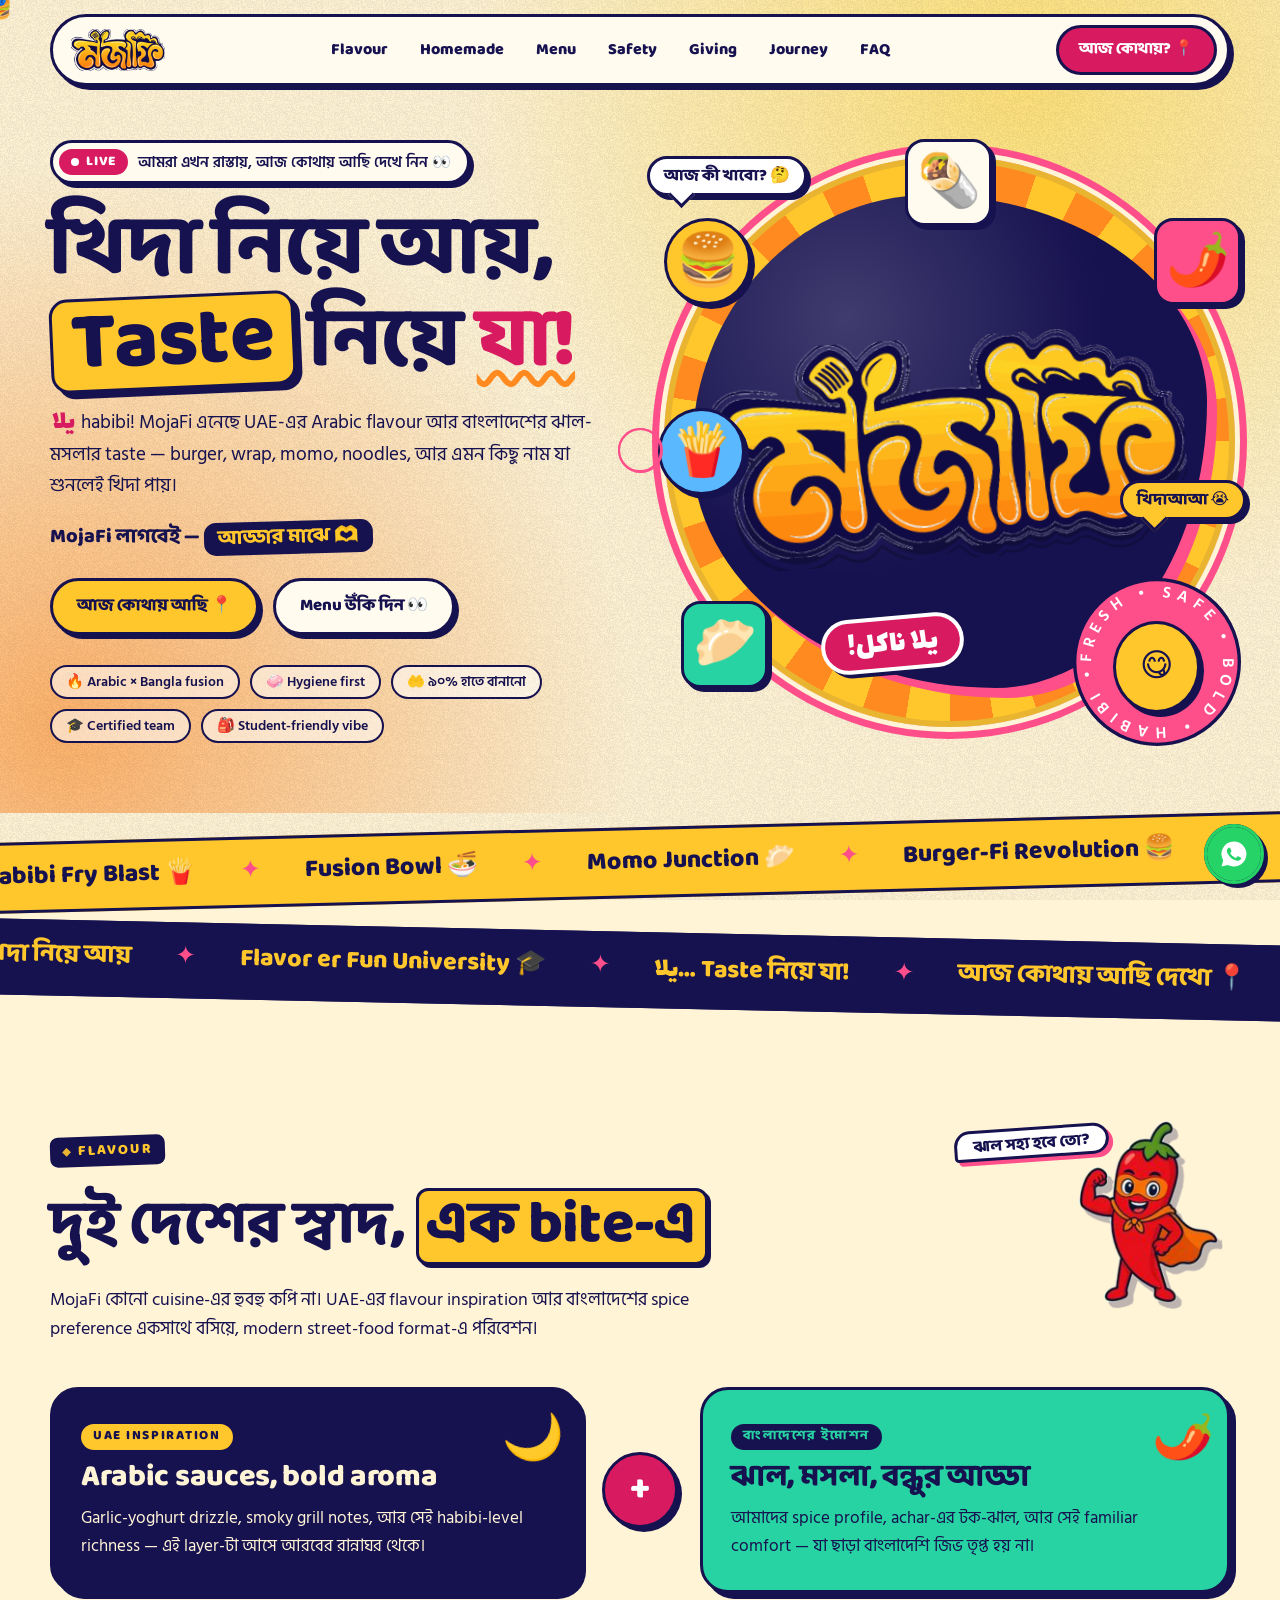
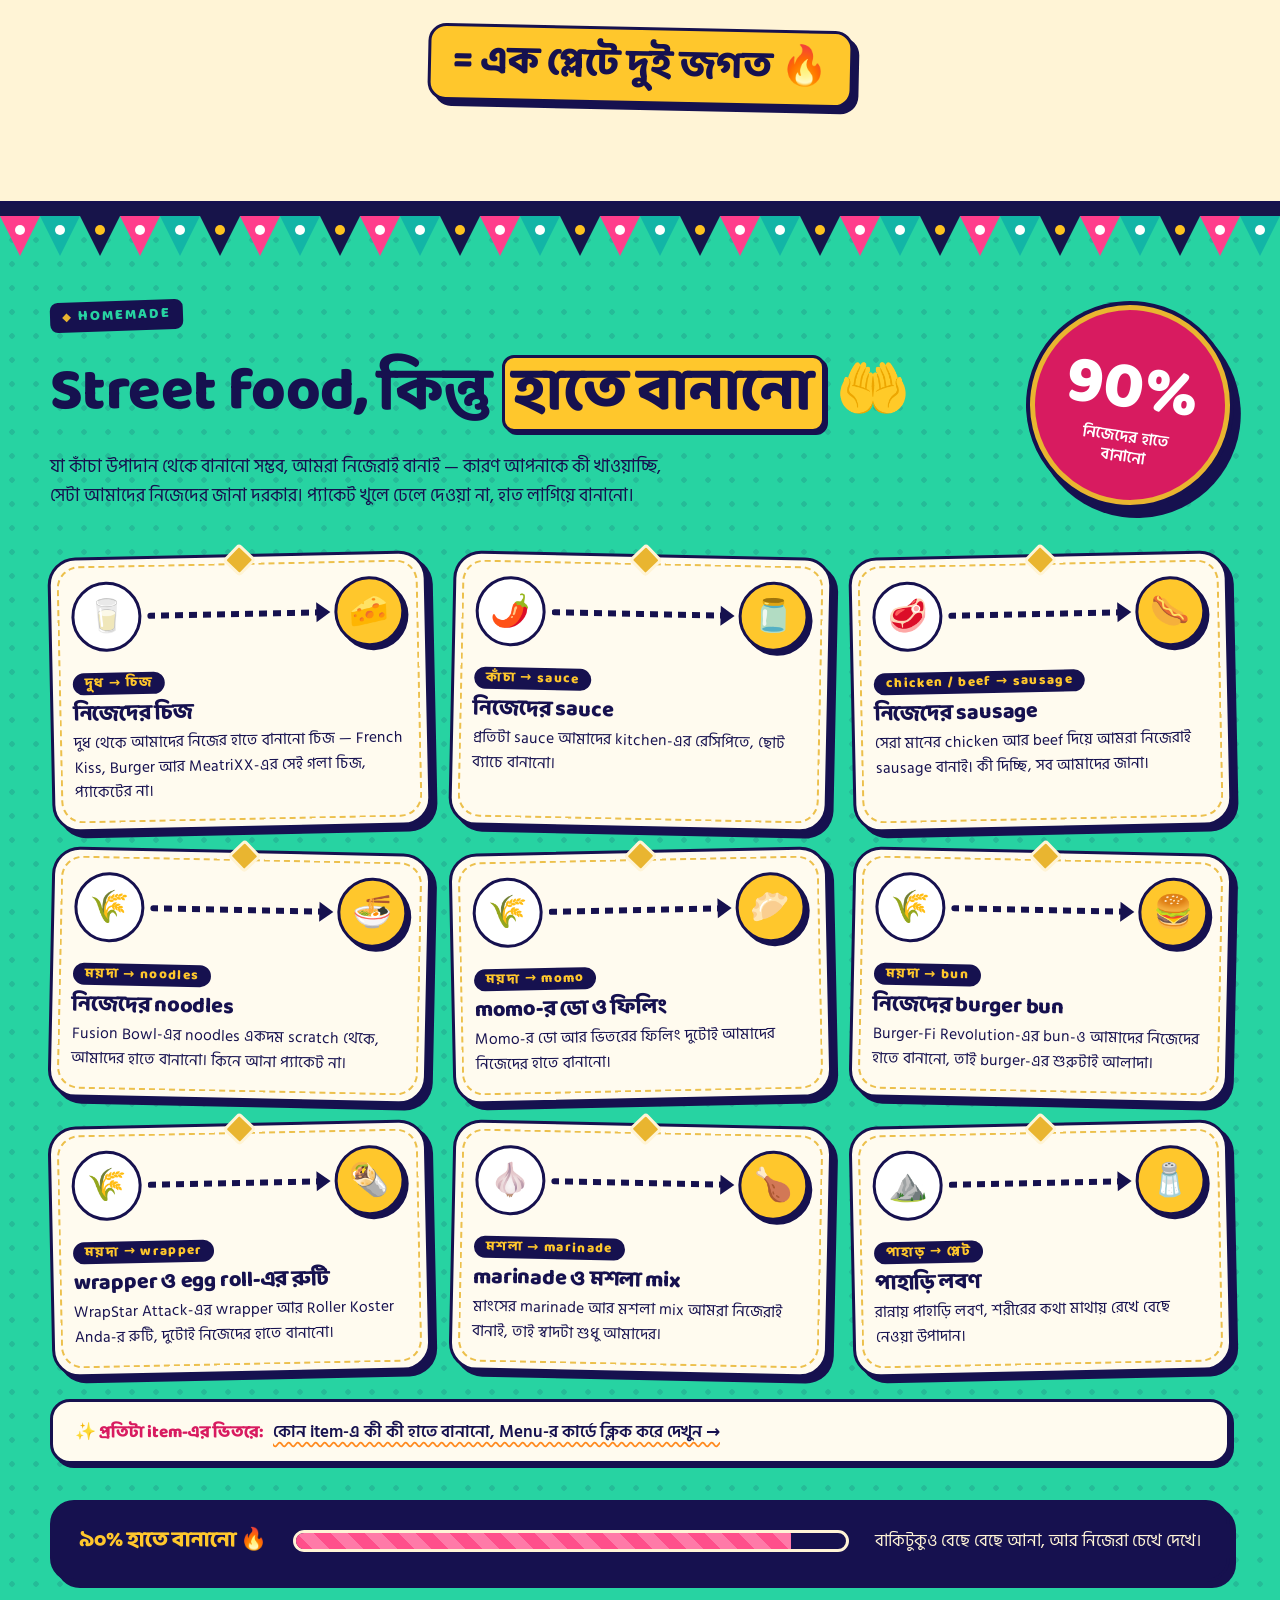
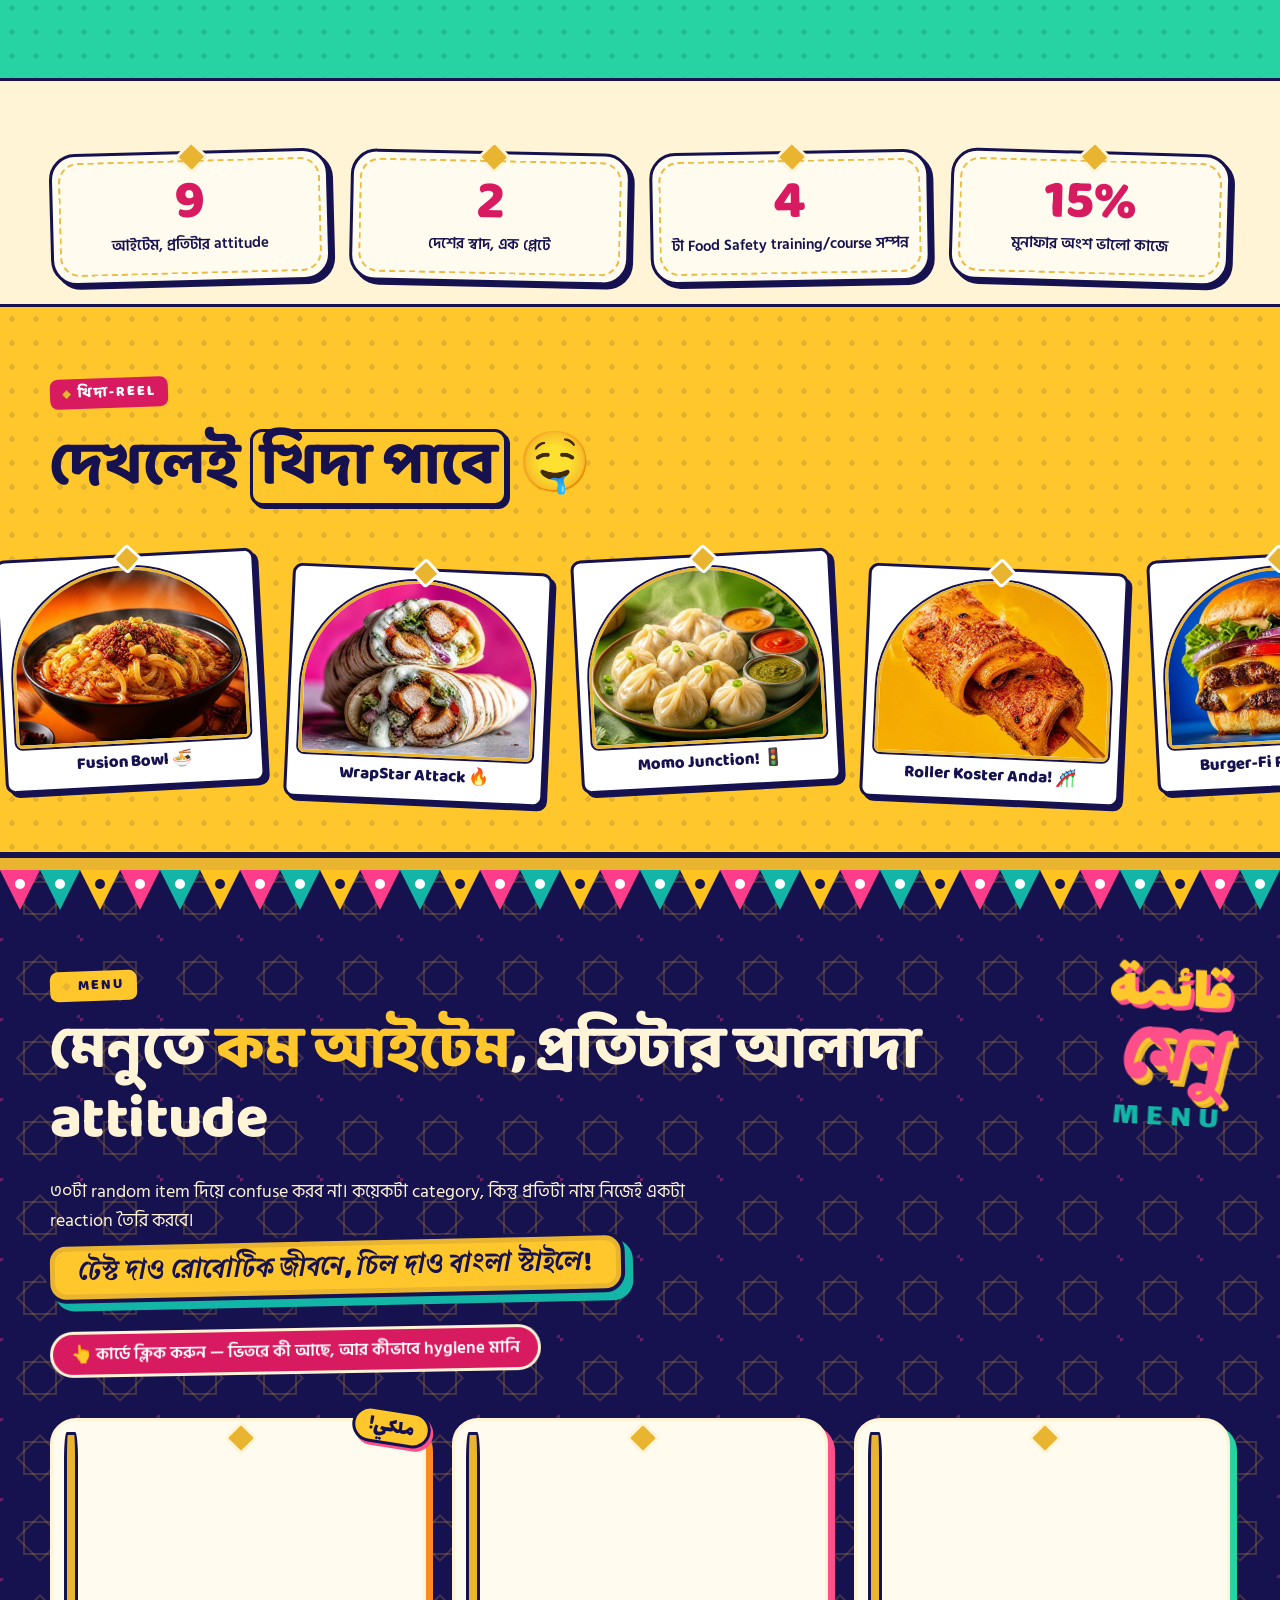
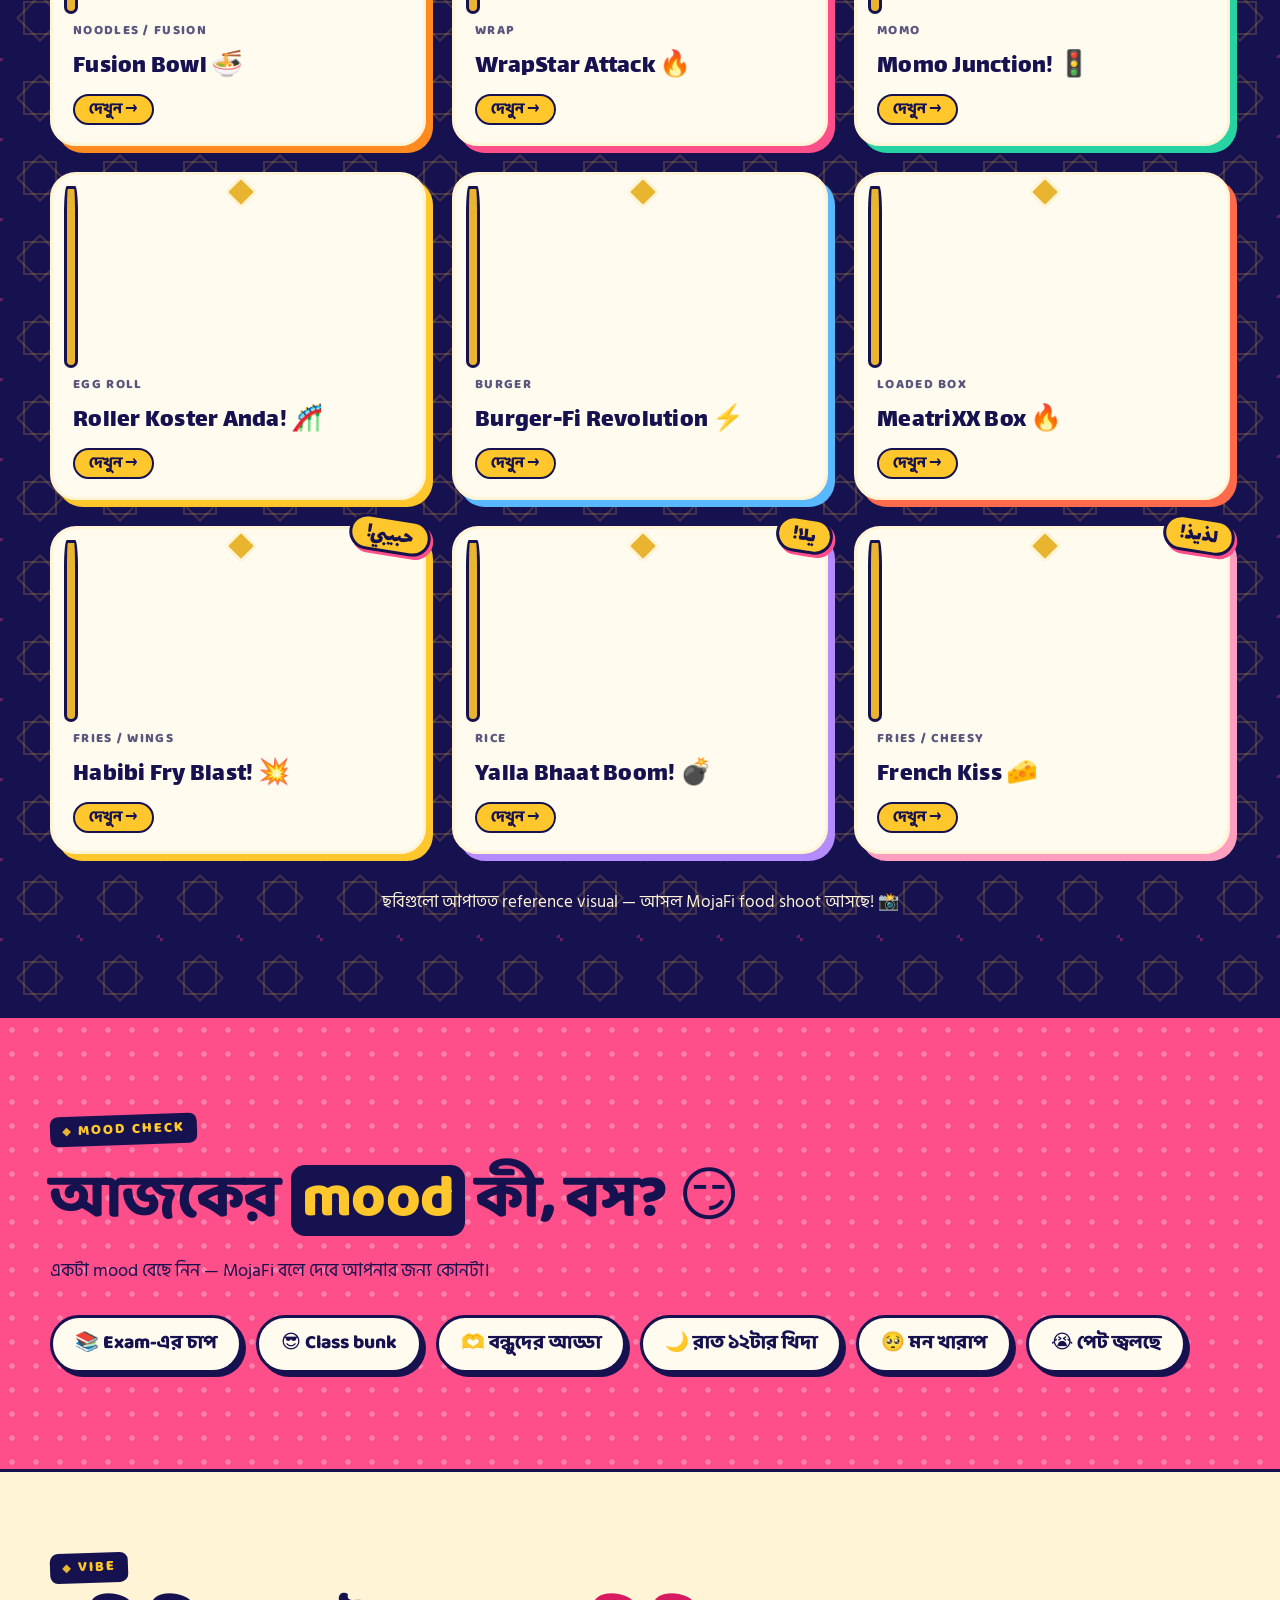
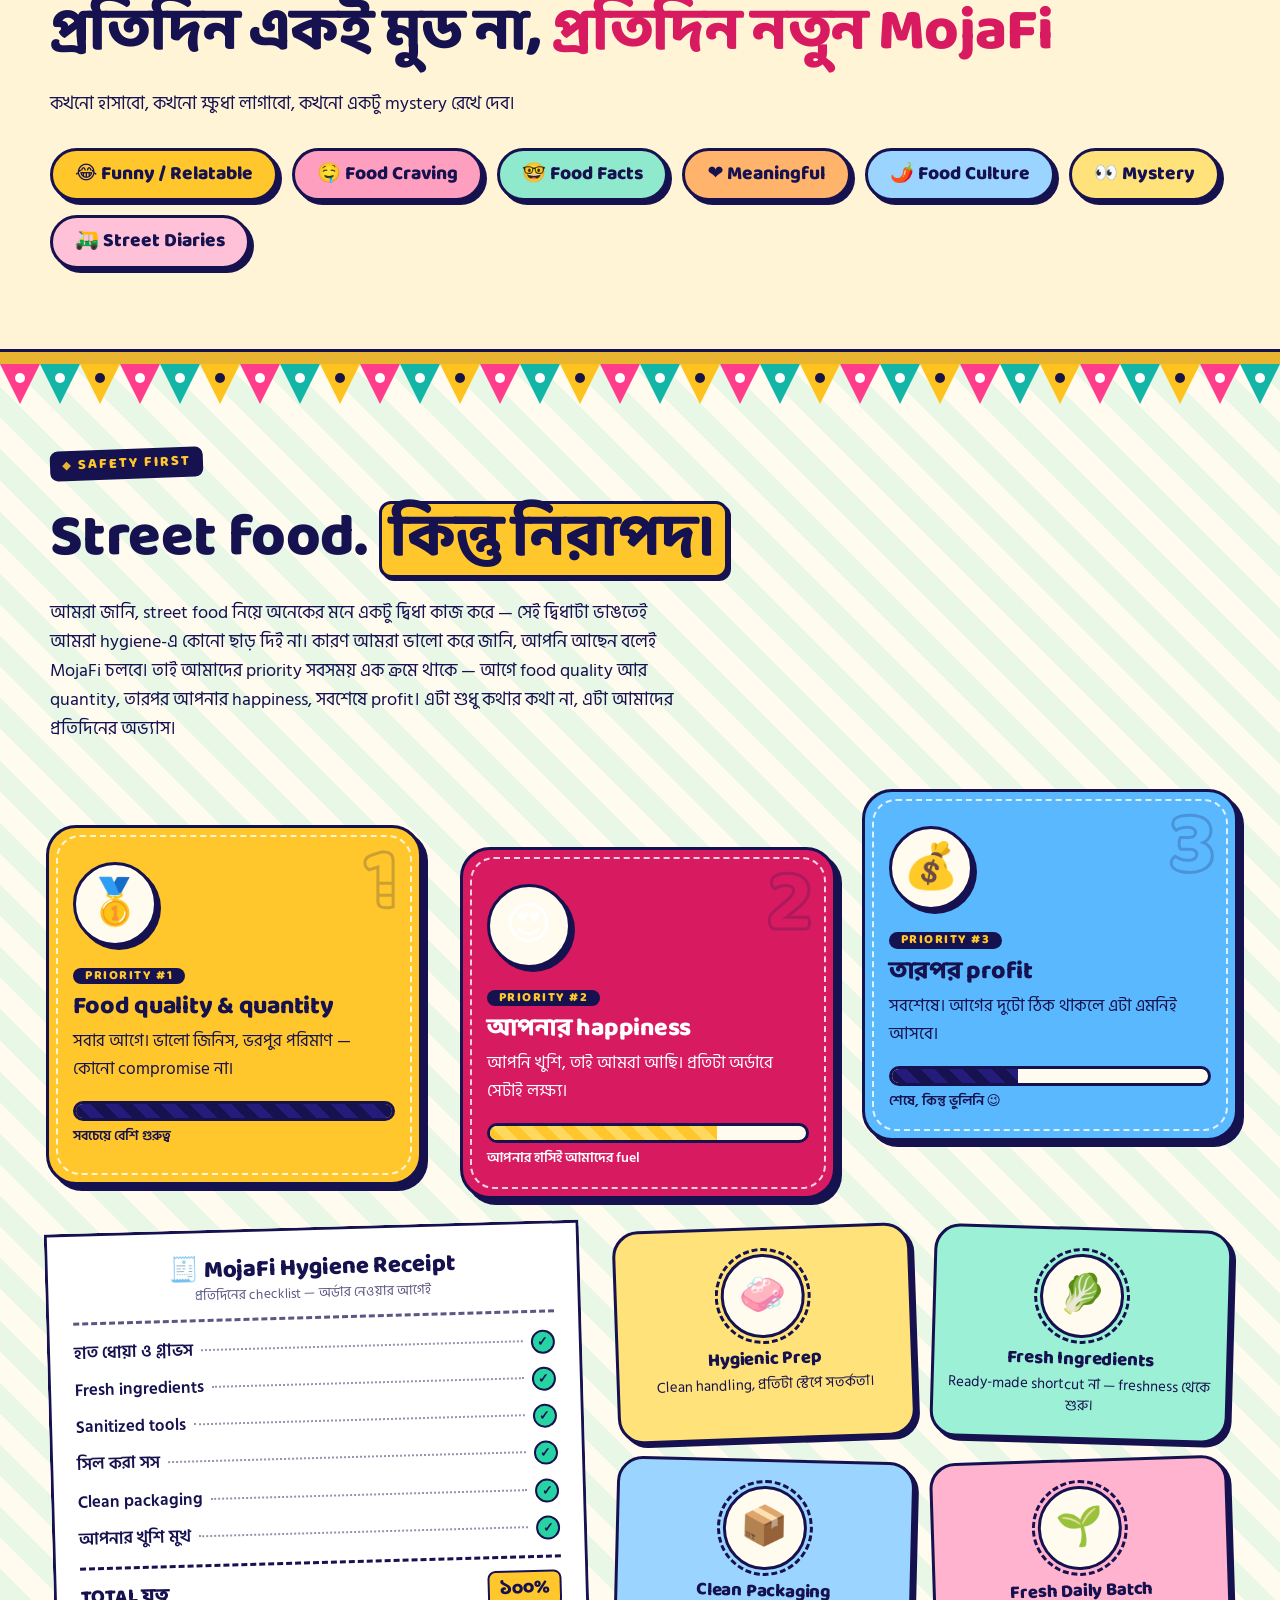
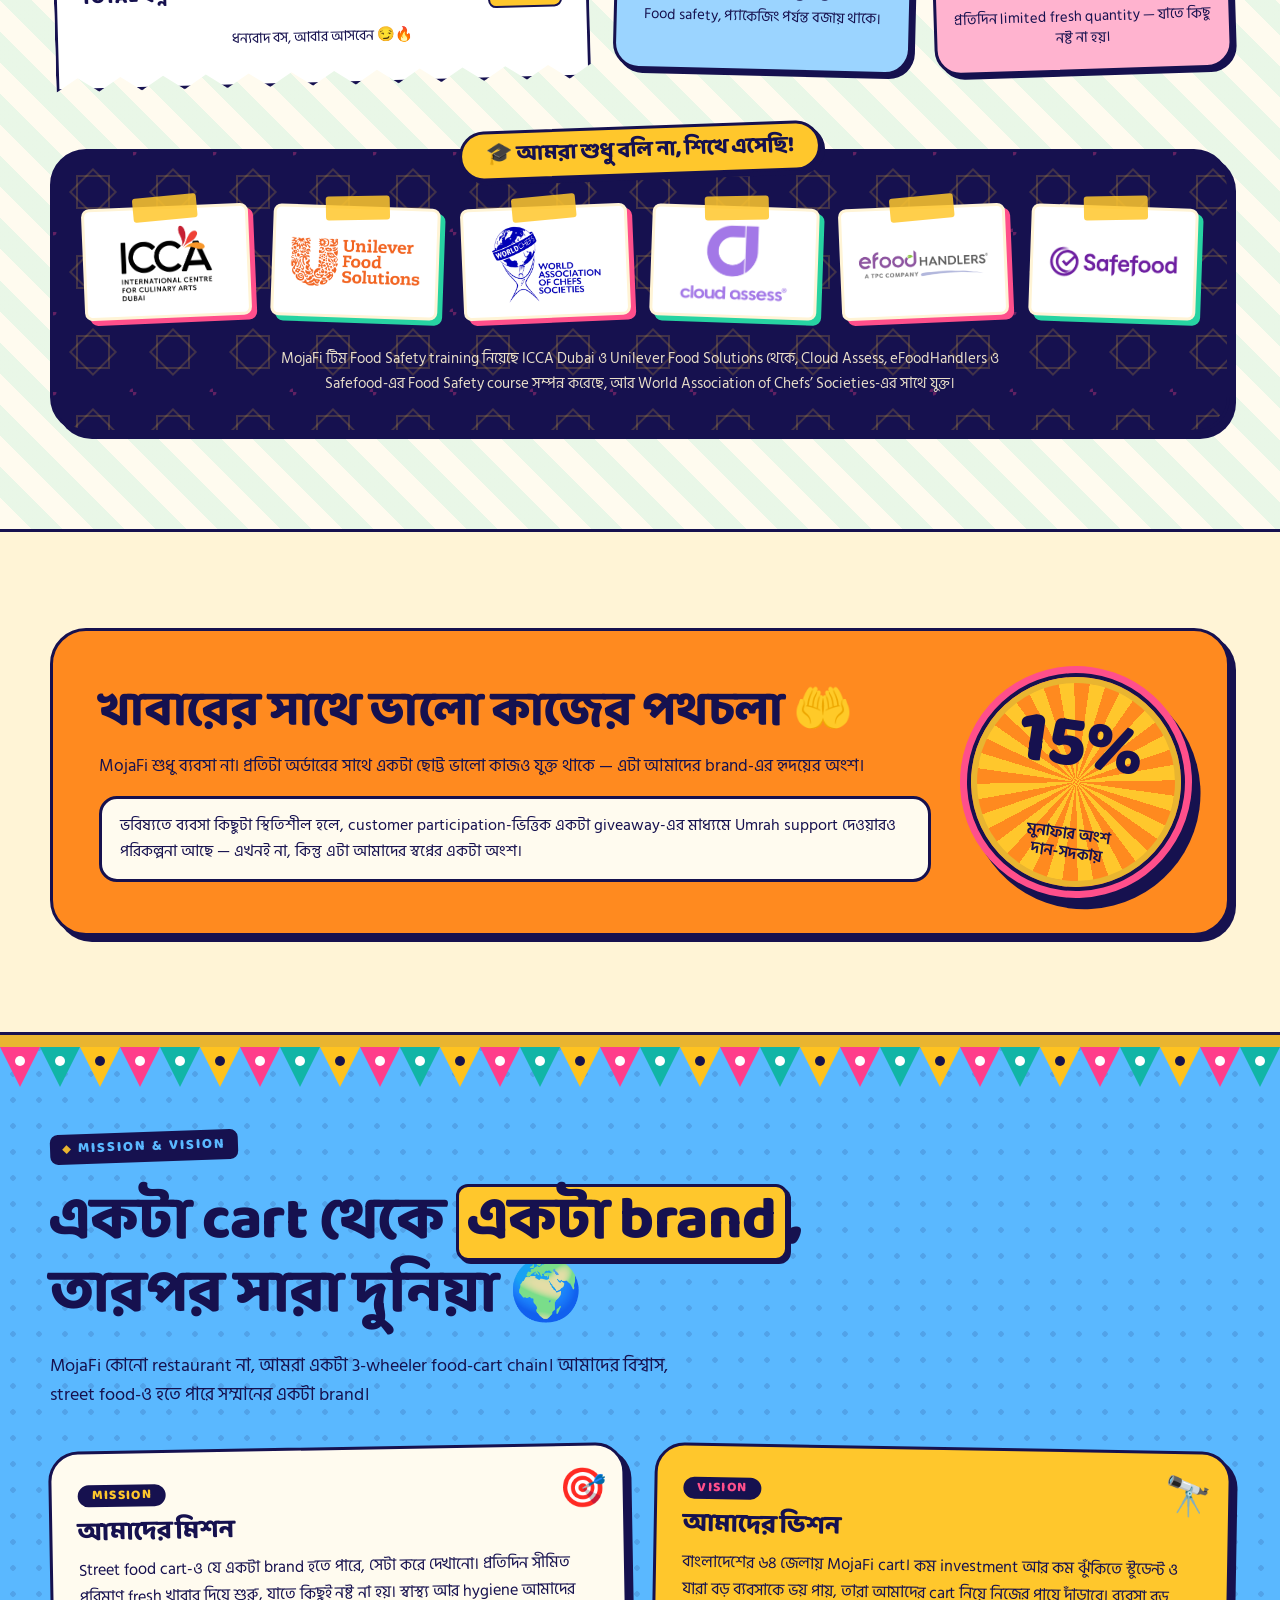
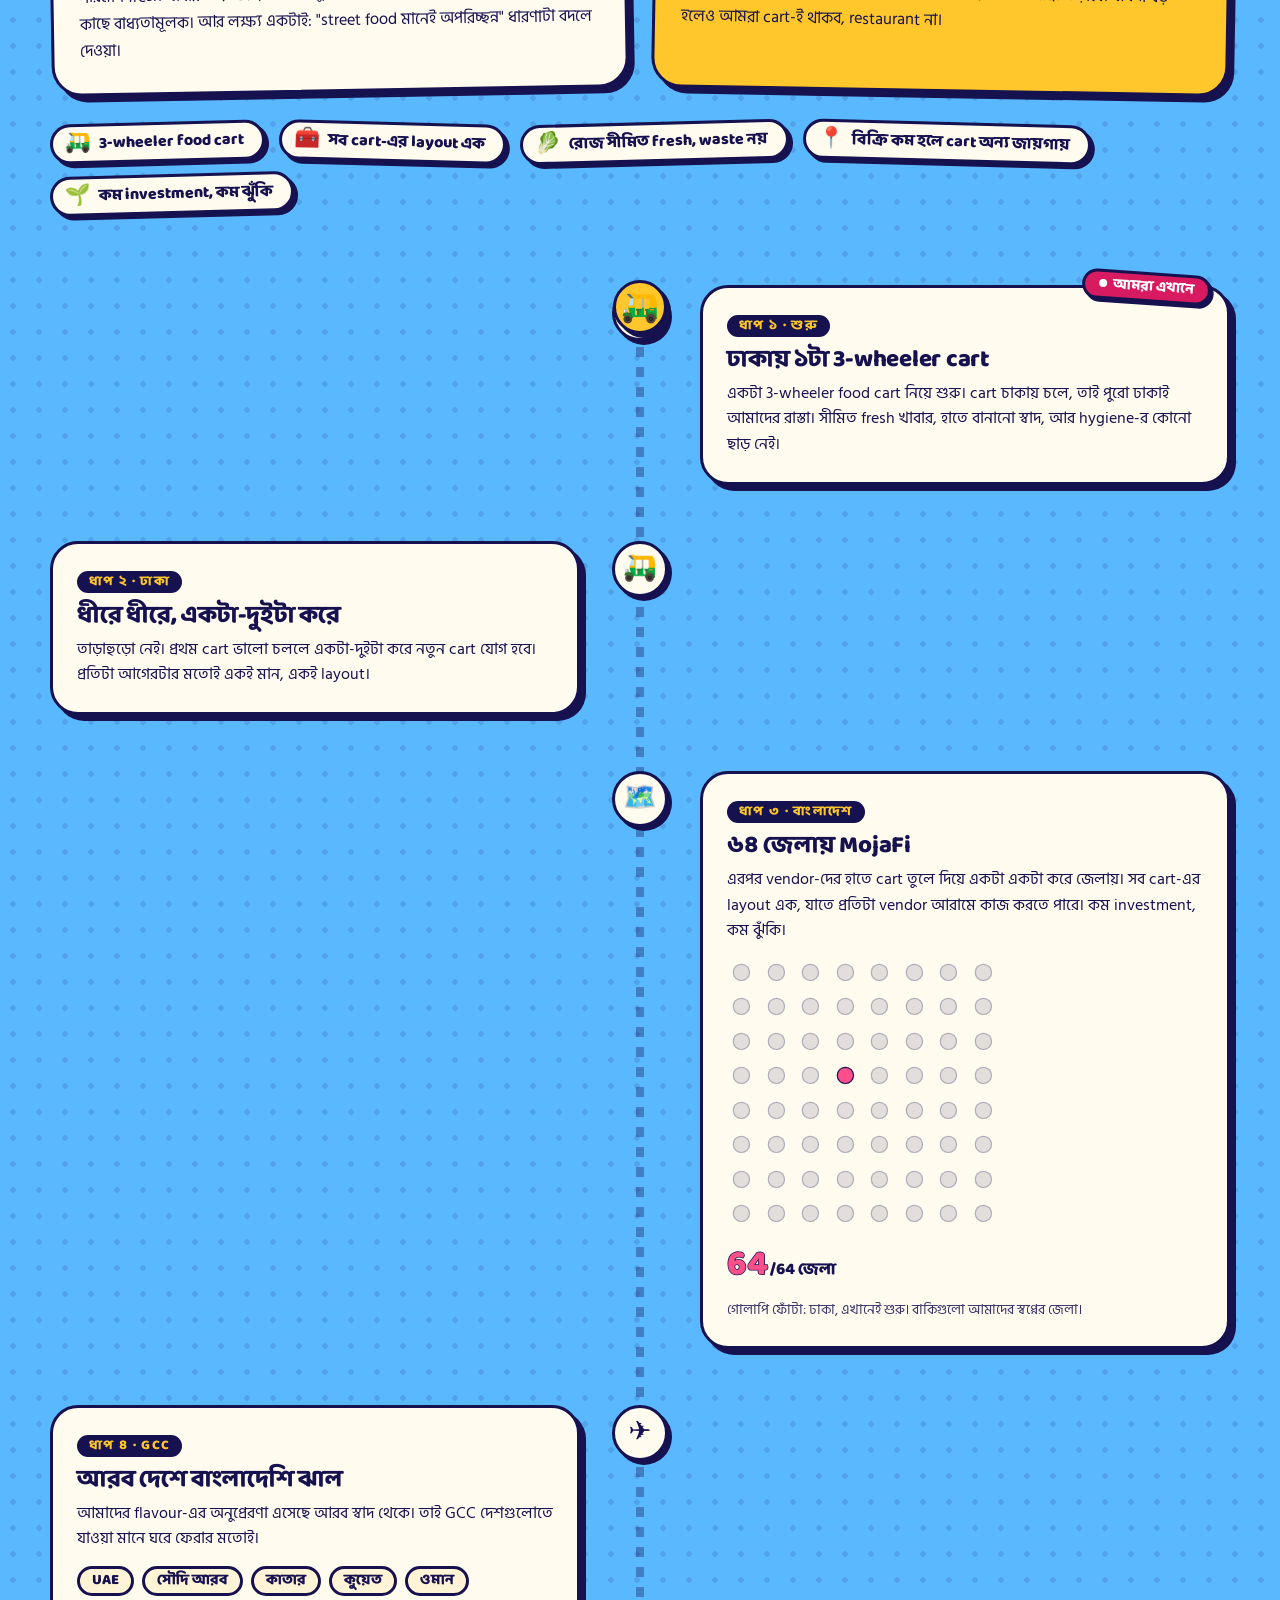
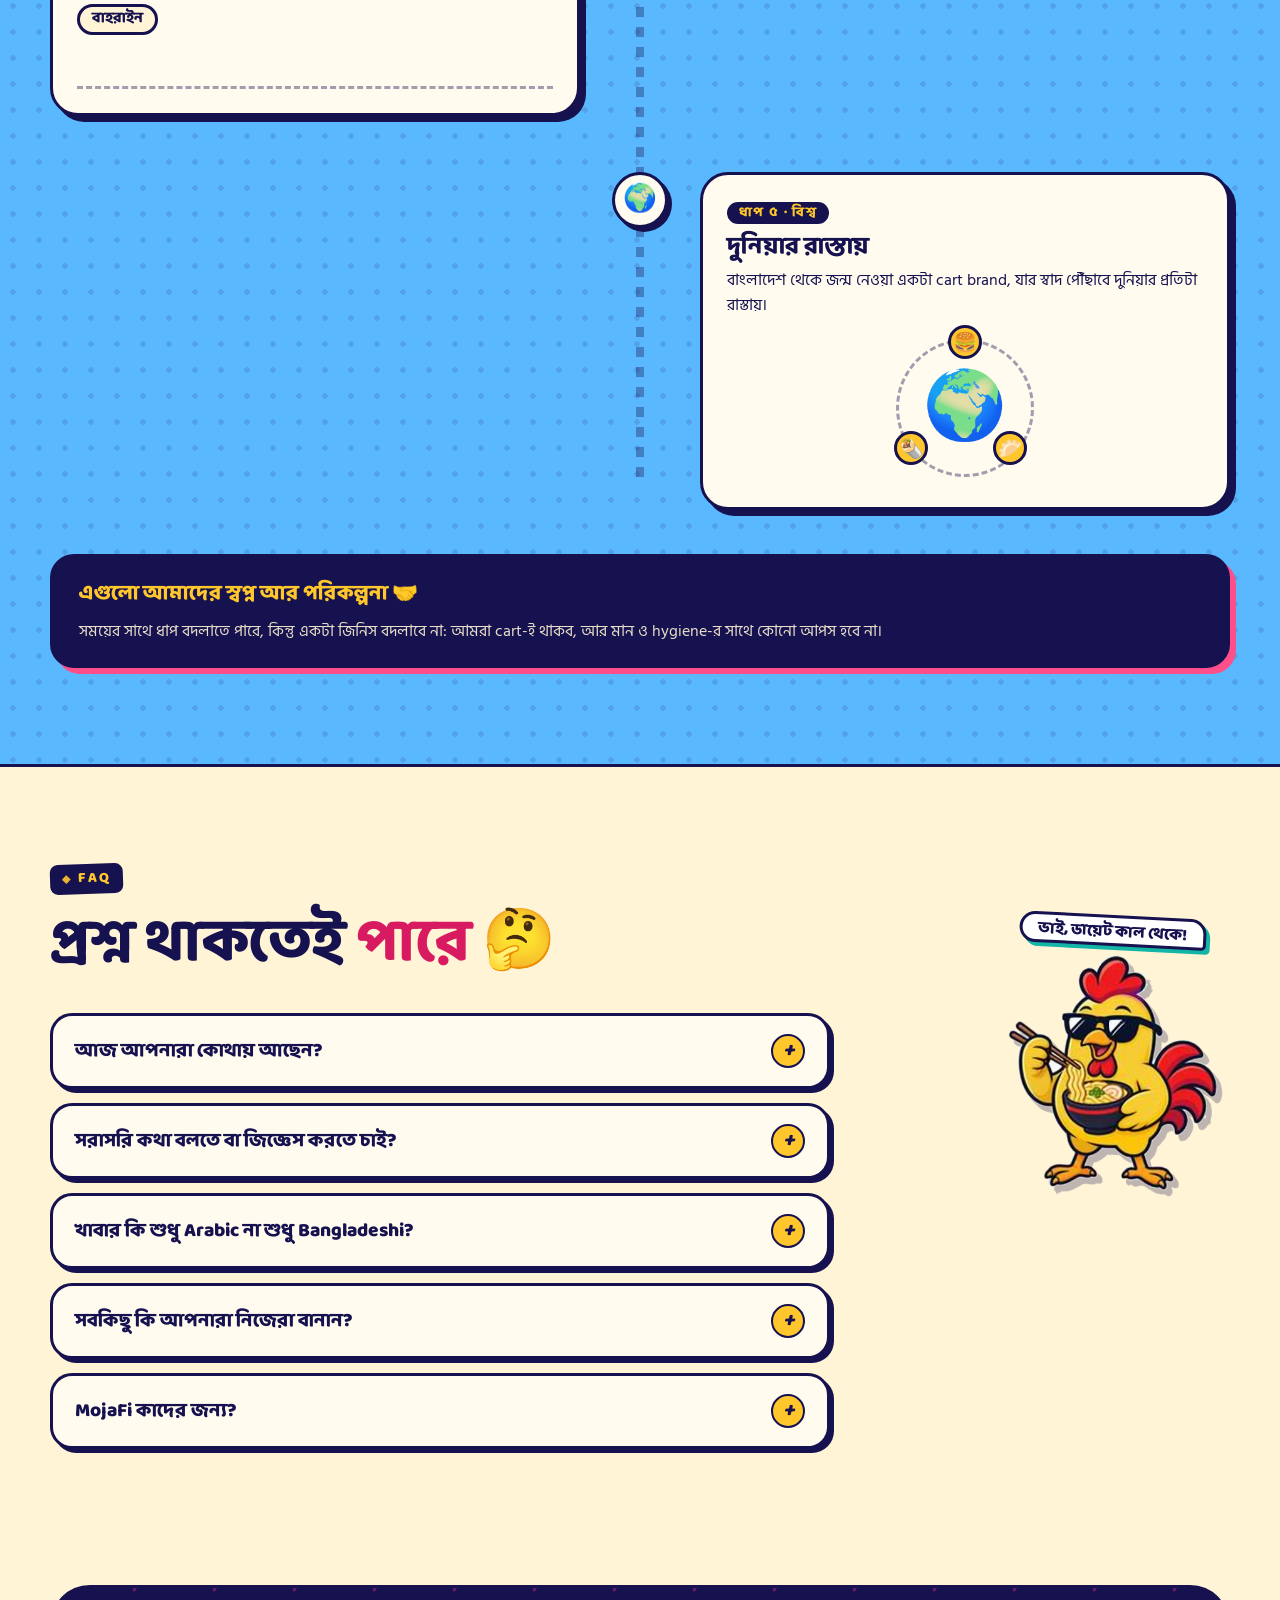
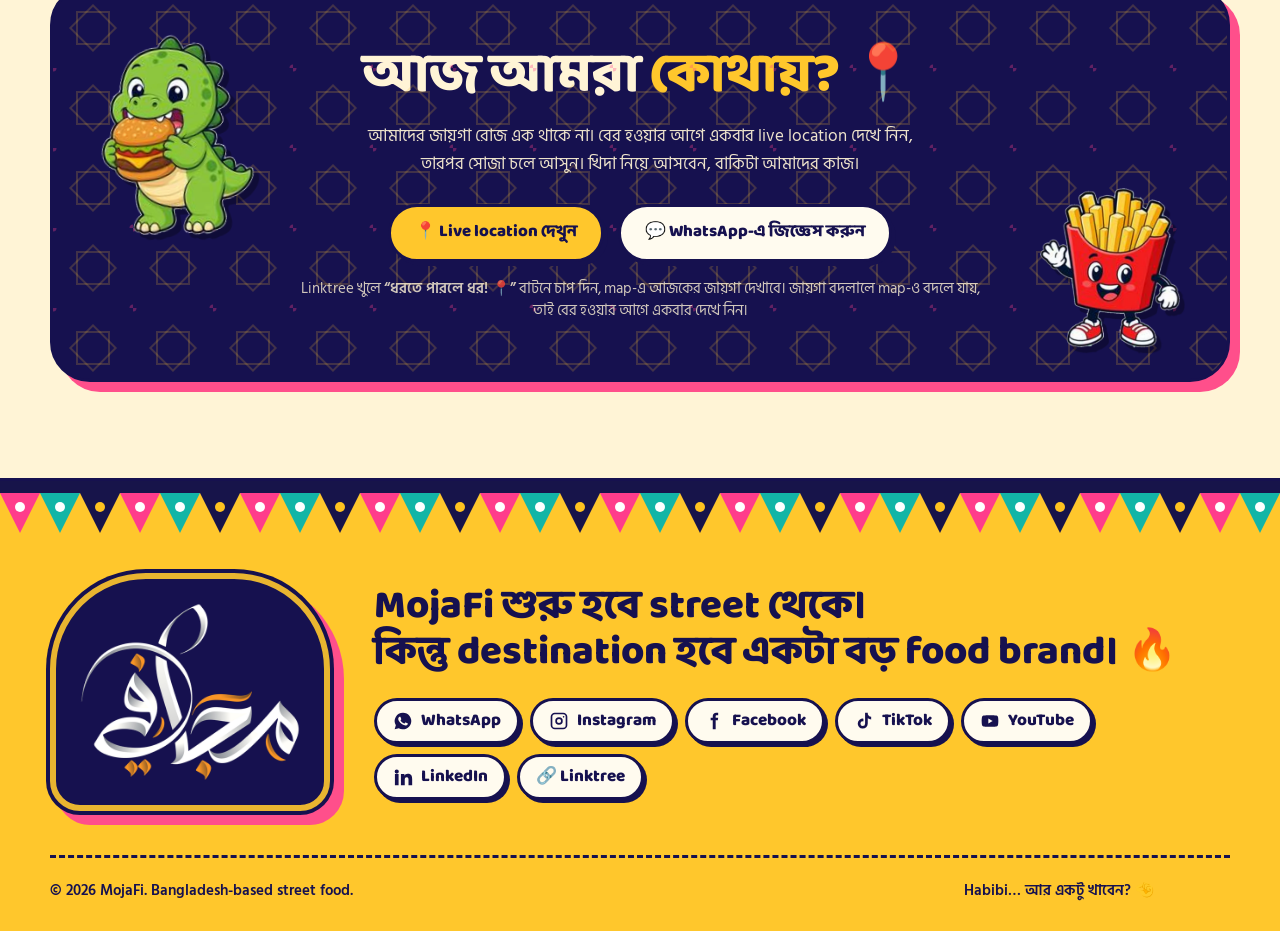
==== commit 35140981: "Add files via upload" ====
--- a/index.html
+++ b/index.html
@@ -33,7 +33,10 @@
 <meta name="twitter:image" content="https://i-iqram.github.io/MojaFi/og-image.jpg">
 <noscript><style>.rv{opacity:1 !important; transform:none !important;}</style></noscript>
 <script>(function(){var h=document.documentElement;h.classList.add('js');try{if(sessionStorage.getItem('mfSeen')||/[?&]noloader/.test(location.search))h.classList.add('seen');}catch(e){}
-if(!h.classList.contains('seen')){window.__hold=true;h.style.overflow='hidden';}})();</script>
+try{if(/googlebot|bingbot|bot\b|crawl|spider|lighthouse|pagespeed/i.test(navigator.userAgent))h.classList.add('seen');}catch(e){}
+if(!h.classList.contains('seen')){window.__hold=true;h.style.overflow='hidden';
+/* failsafe: if the loader script ever fails, never leave the visitor stuck behind the splash screen */
+setTimeout(function(){ if(window.__hold){ h.classList.add('seen'); h.style.overflow=''; window.__hold=false; try{window.dispatchEvent(new Event('scroll'));}catch(e){} } },6500);}})();</script>
 <style>
 @font-face {
   font-family: 'Baloo Da 2';
@@ -240,7 +243,7 @@
 @media(max-width:600px){ .mgrid{grid-template-columns:repeat(2,minmax(0,1fr)); gap:16px 14px; margin-top:30px;}
   .card{padding:9px 9px 14px; border-radius:20px; box-shadow:5px 5px 0 var(--cc,var(--yellow)); gap:8px;}
   .card .art{height:116px; border-radius:14px;} .card .emo{font-size:60px;} .card .num{font-size:.75rem; padding:0 8px; top:7px; left:7px;}
-  .card .cat{font-size:.7rem; padding:0 3px; letter-spacing:.06em;} .card h3{font-size:1.08rem; padding:0 3px;} .card .more{margin:0 3px; font-size:.88rem; padding:3px 12px; min-height:32px;} }
+  .card .cat{font-size:.78rem; padding:0 3px; letter-spacing:.05em;} .card h3{font-size:1.08rem; padding:0 3px;} .card .more{margin:0 3px; font-size:.88rem; padding:3px 12px; min-height:32px;} }
 
 /* modal */
 .ov{position:fixed; inset:0; z-index:300; background:rgba(22,17,79,.82); -webkit-backdrop-filter:blur(4px); backdrop-filter:blur(4px); display:grid; place-items:center; padding:18px; opacity:0; visibility:hidden; transition:.25s;}
@@ -949,12 +952,12 @@
     <div class="certs rv">
       <div class="lbl">🎓 আমরা শুধু বলি না, শিখে এসেছি!</div>
       <div class="logos">
-        <div><img src="assets/5b7b635156.png" alt="ICCA Dubai"></div>
-        <div><img src="assets/0f27c70ecd.png" alt="Unilever Food Solutions"></div>
-        <div><img src="assets/72e6173575.png" alt="World Association of Chefs Societies"></div>
-        <div><img src="assets/d18715263d.png" alt="Cloud Assess"></div>
-        <div><img src="assets/134c1a89da.png" alt="eFoodHandlers"></div>
-        <div><img src="assets/5e5cf83391.png" alt="Safefood"></div>
+        <div><img src="assets/5b7b635156.png" alt="ICCA Dubai" loading="lazy" decoding="async"></div>
+        <div><img src="assets/0f27c70ecd.png" alt="Unilever Food Solutions" loading="lazy" decoding="async"></div>
+        <div><img src="assets/72e6173575.png" alt="World Association of Chefs Societies" loading="lazy" decoding="async"></div>
+        <div><img src="assets/d18715263d.png" alt="Cloud Assess" loading="lazy" decoding="async"></div>
+        <div><img src="assets/134c1a89da.png" alt="eFoodHandlers" loading="lazy" decoding="async"></div>
+        <div><img src="assets/5e5cf83391.png" alt="Safefood" loading="lazy" decoding="async"></div>
       </div>
       <p class="cap">MojaFi টিম Food Safety training নিয়েছে ICCA Dubai ও Unilever Food Solutions থেকে, Cloud Assess, eFoodHandlers ও Safefood-এর Food Safety course সম্পন্ন করেছে, আর World Association of Chefs’ Societies-এর সাথে যুক্ত।</p>
     </div>
@@ -1008,7 +1011,7 @@
 
 <section id="faq">
   <div class="wrap">
-    <div class="mas rooster" aria-hidden="true"><img src="assets/0689431221.webp" alt=""><span class="mbub">ভাই, ডায়েট কাল থেকে!</span></div>
+    <div class="mas rooster" aria-hidden="true"><img src="assets/0689431221.webp" alt="" loading="lazy" decoding="async"><span class="mbub">ভাই, ডায়েট কাল থেকে!</span></div>
     <div class="title rv"><span class="eyebrow">FAQ</span><h2>প্রশ্ন থাকতেই <span class="acc">পারে</span> 🤔</h2></div>
     <div class="faq-l">
       <div class="fq rv"><button aria-expanded="false"><span>আজ আপনারা কোথায় আছেন?</span><i class="pm">+</i></button><div class="a"><p>আমাদের জায়গা সবসময় এক থাকে না। প্রতিদিনের live location আমরা Linktree-তে দিই। সেখানে <b>“ধরতে পারলে ধর! 📍”</b> বাটনে চাপ দিলেই map খুলবে। <a class="loc-link" href="https://linktr.ee/MojaFi" target="_blank" rel="noopener"><b>Linktree খুলুন</b></a>, তারপর বের হন।</p></div></div>
@@ -1022,7 +1025,7 @@
 
 <section class="wl" id="find">
   <div class="wrap"><div class="box rv">
-    <img class="wm l" src="assets/fc71c51a27.webp" alt="" aria-hidden="true"><img class="wm r" src="assets/11c0a978e0.webp" alt="" aria-hidden="true">
+    <img class="wm l" src="assets/fc71c51a27.webp" alt="" aria-hidden="true" loading="lazy" decoding="async"><img class="wm r" src="assets/11c0a978e0.webp" alt="" aria-hidden="true" loading="lazy" decoding="async">
     <h2>আজ আমরা <span style="white-space:nowrap">কোথায়? 📍</span></h2>
     <p>আমাদের জায়গা রোজ এক থাকে না। বের হওয়ার আগে একবার live location দেখে নিন, তারপর সোজা চলে আসুন। খিদা নিয়ে আসবেন, বাকিটা আমাদের কাজ।</p>
     <div class="fbtns">
@@ -1038,7 +1041,7 @@
   <div class="bunt alt" aria-hidden="true"></div>
   <div class="wrap">
     <div class="top">
-      <div class="ar rv"><img src="assets/a68bc842e7.png" alt="MojaFi Arabic logo"></div>
+      <div class="ar rv"><img src="assets/a68bc842e7.png" alt="MojaFi Arabic logo" loading="lazy" decoding="async"></div>
       <div class="rv" style="--d:.1s">
         <div class="tag">MojaFi শুরু হবে street থেকে।<br>কিন্তু destination হবে একটা বড় food brand। 🔥</div>
         <div class="soc">
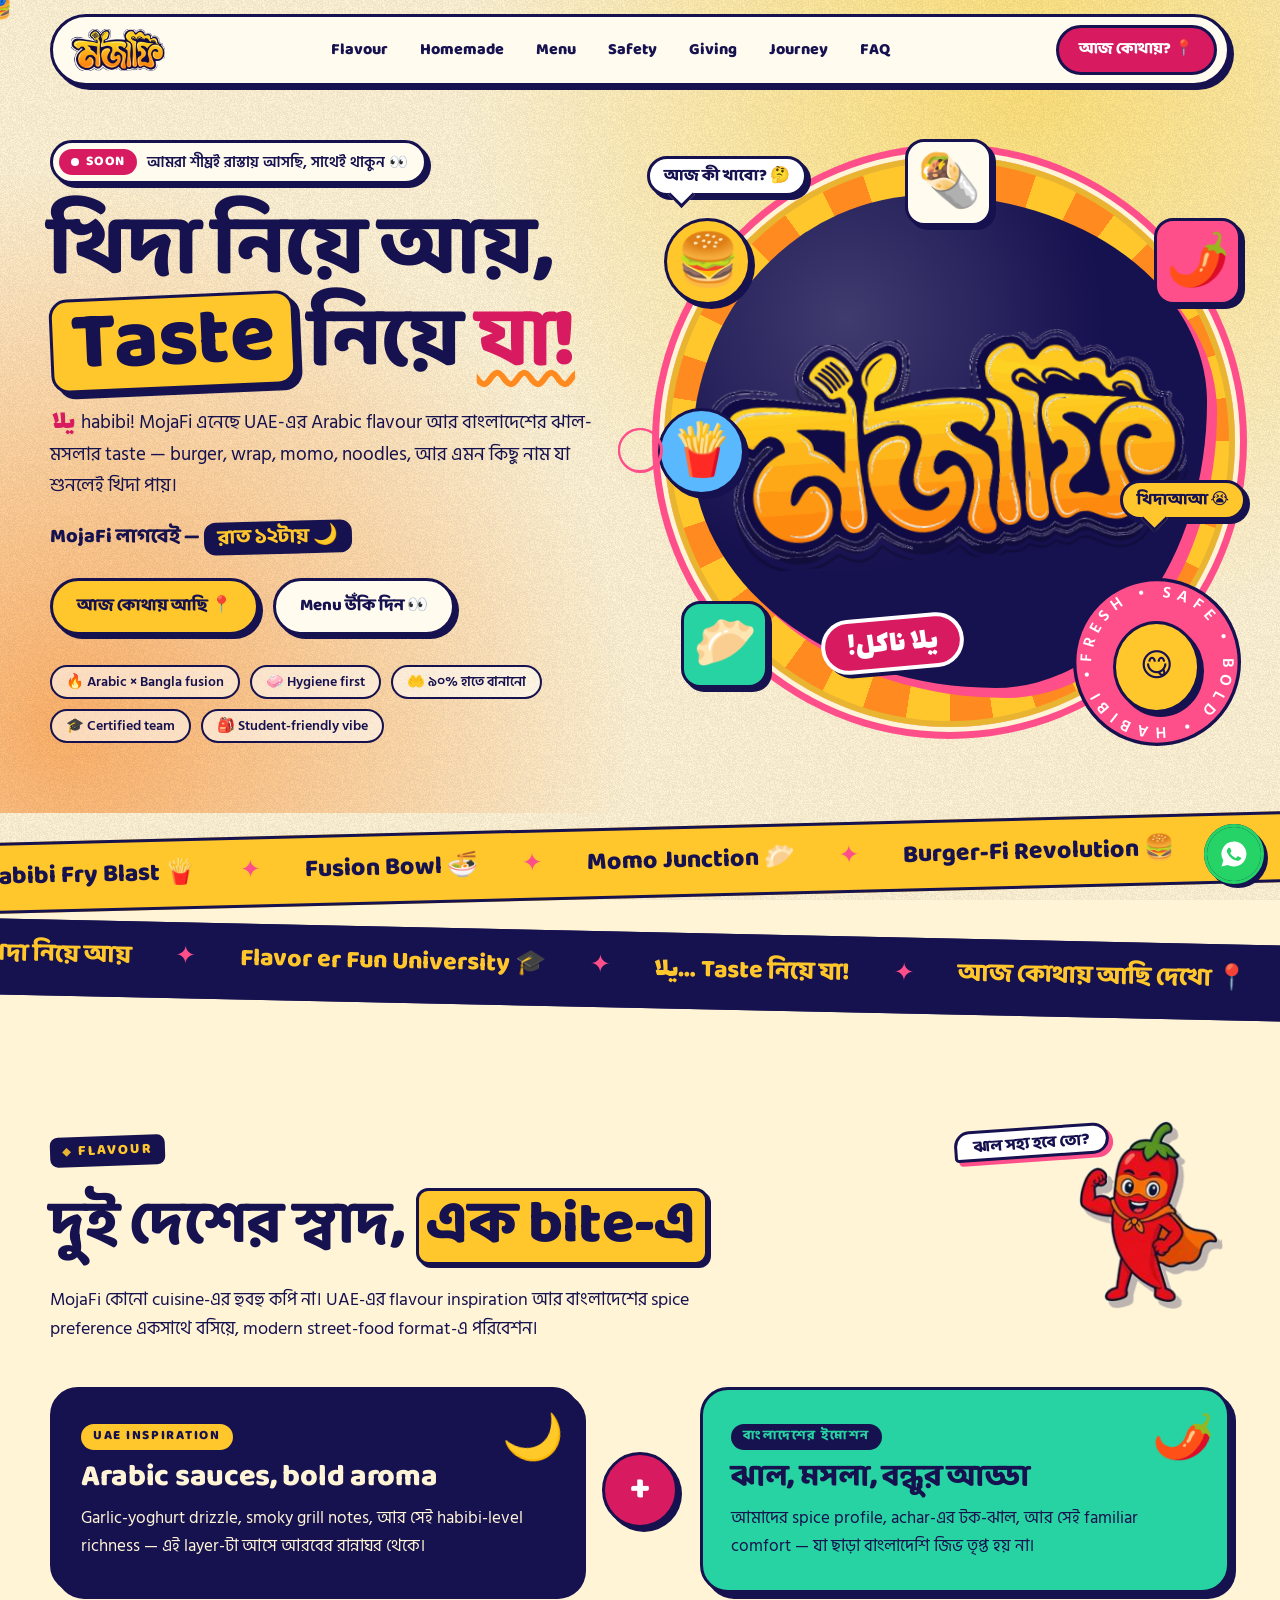
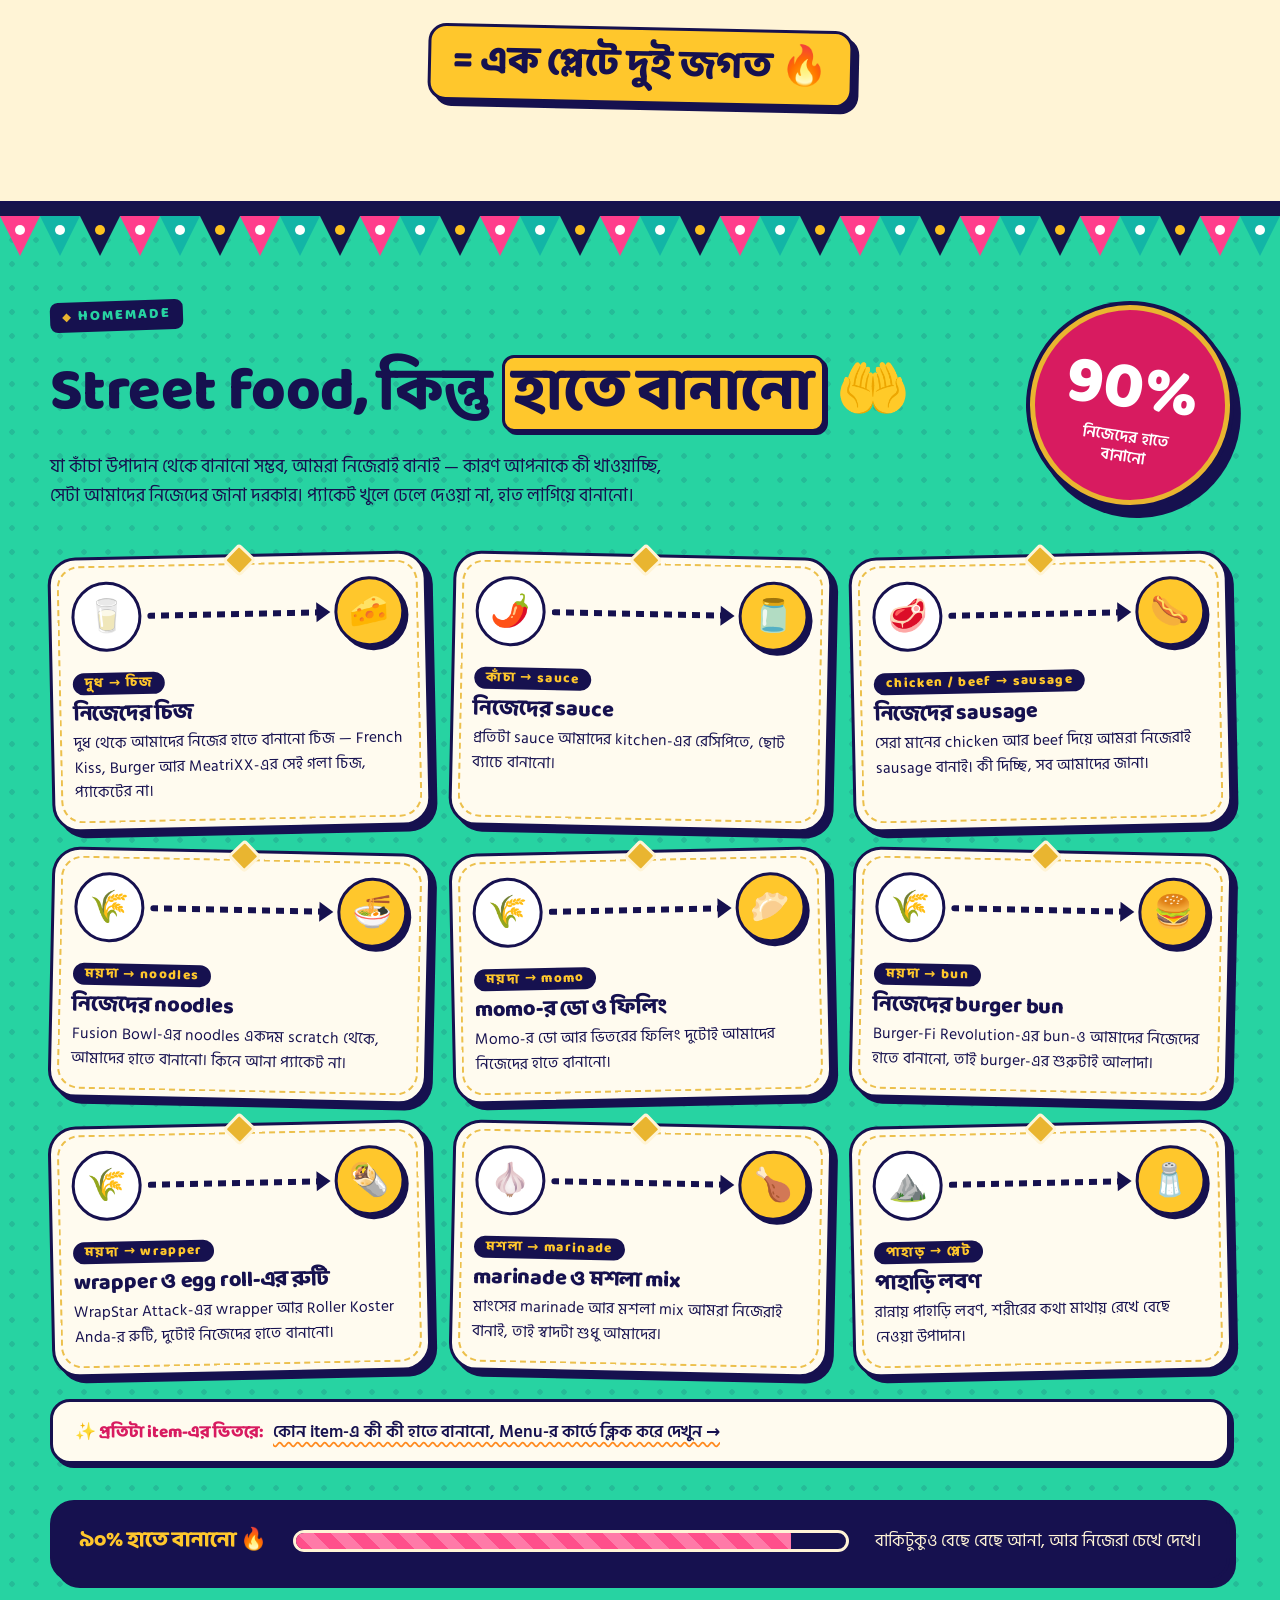
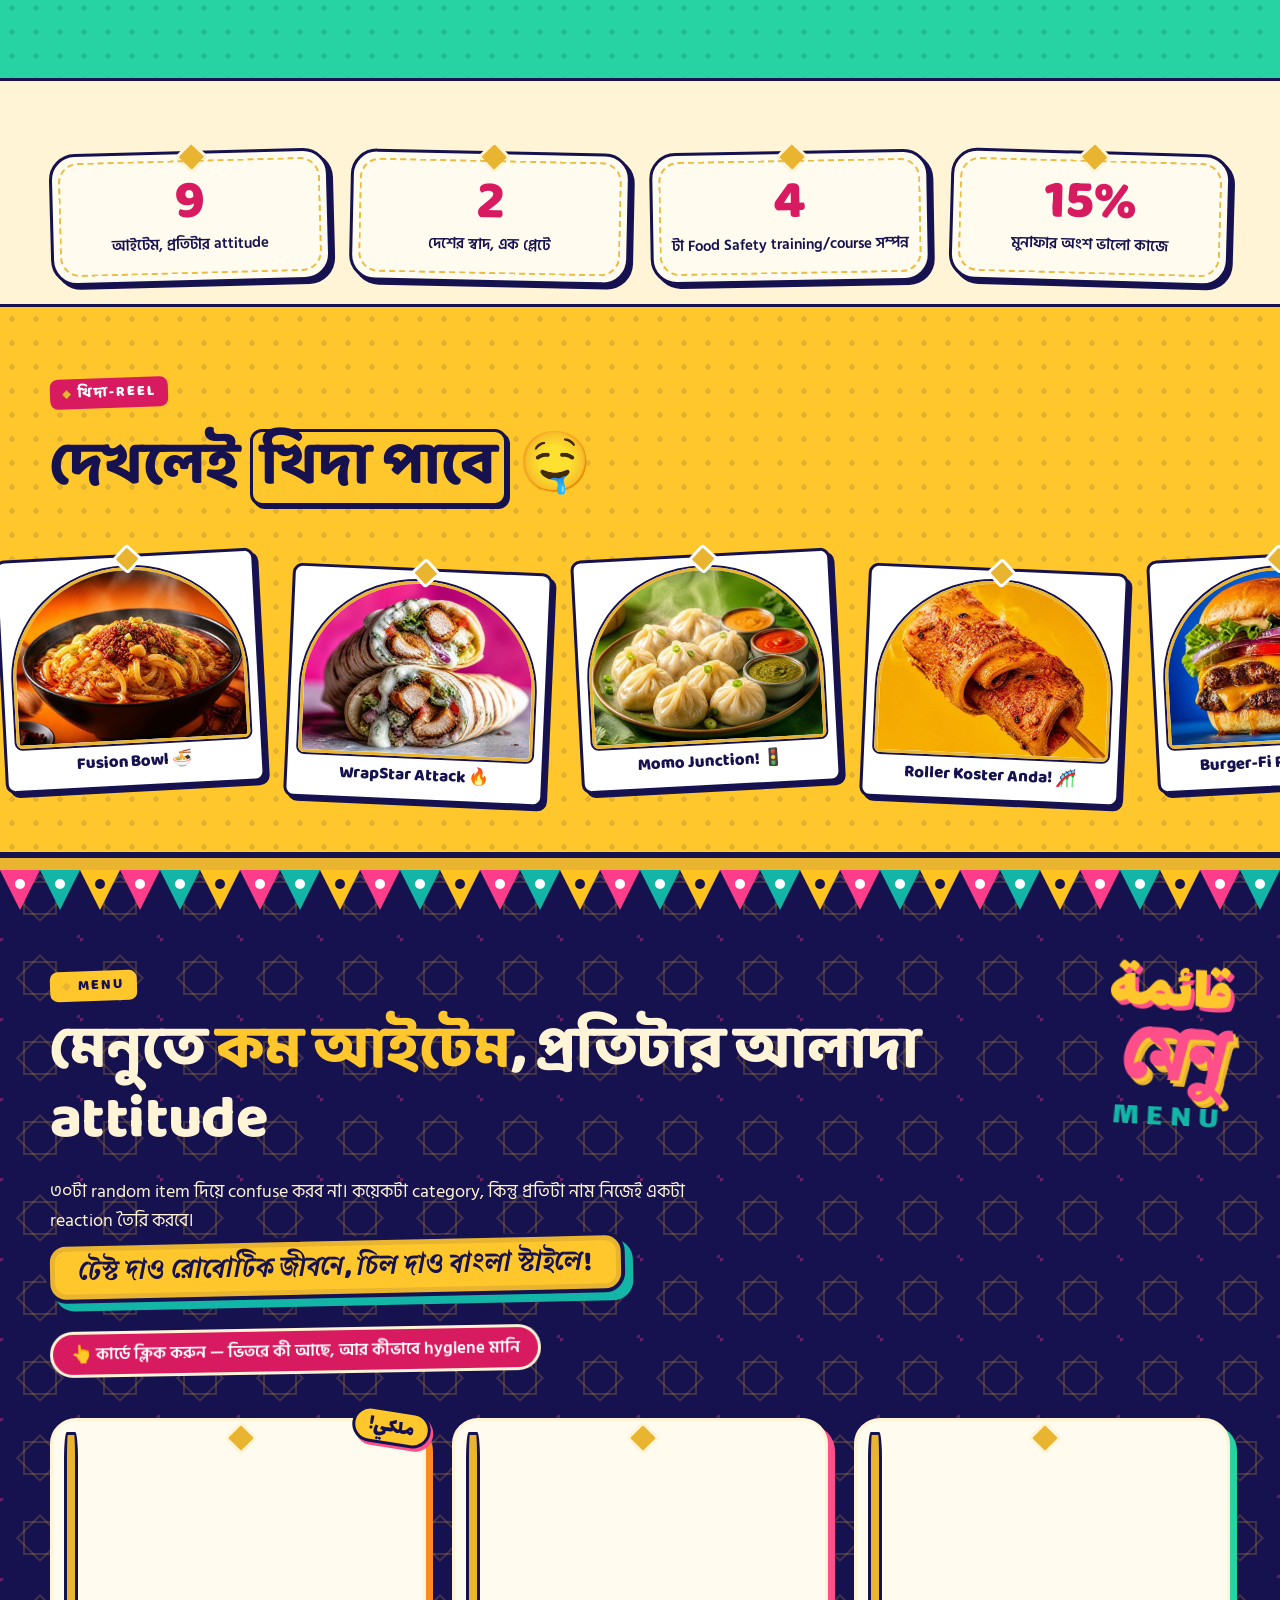
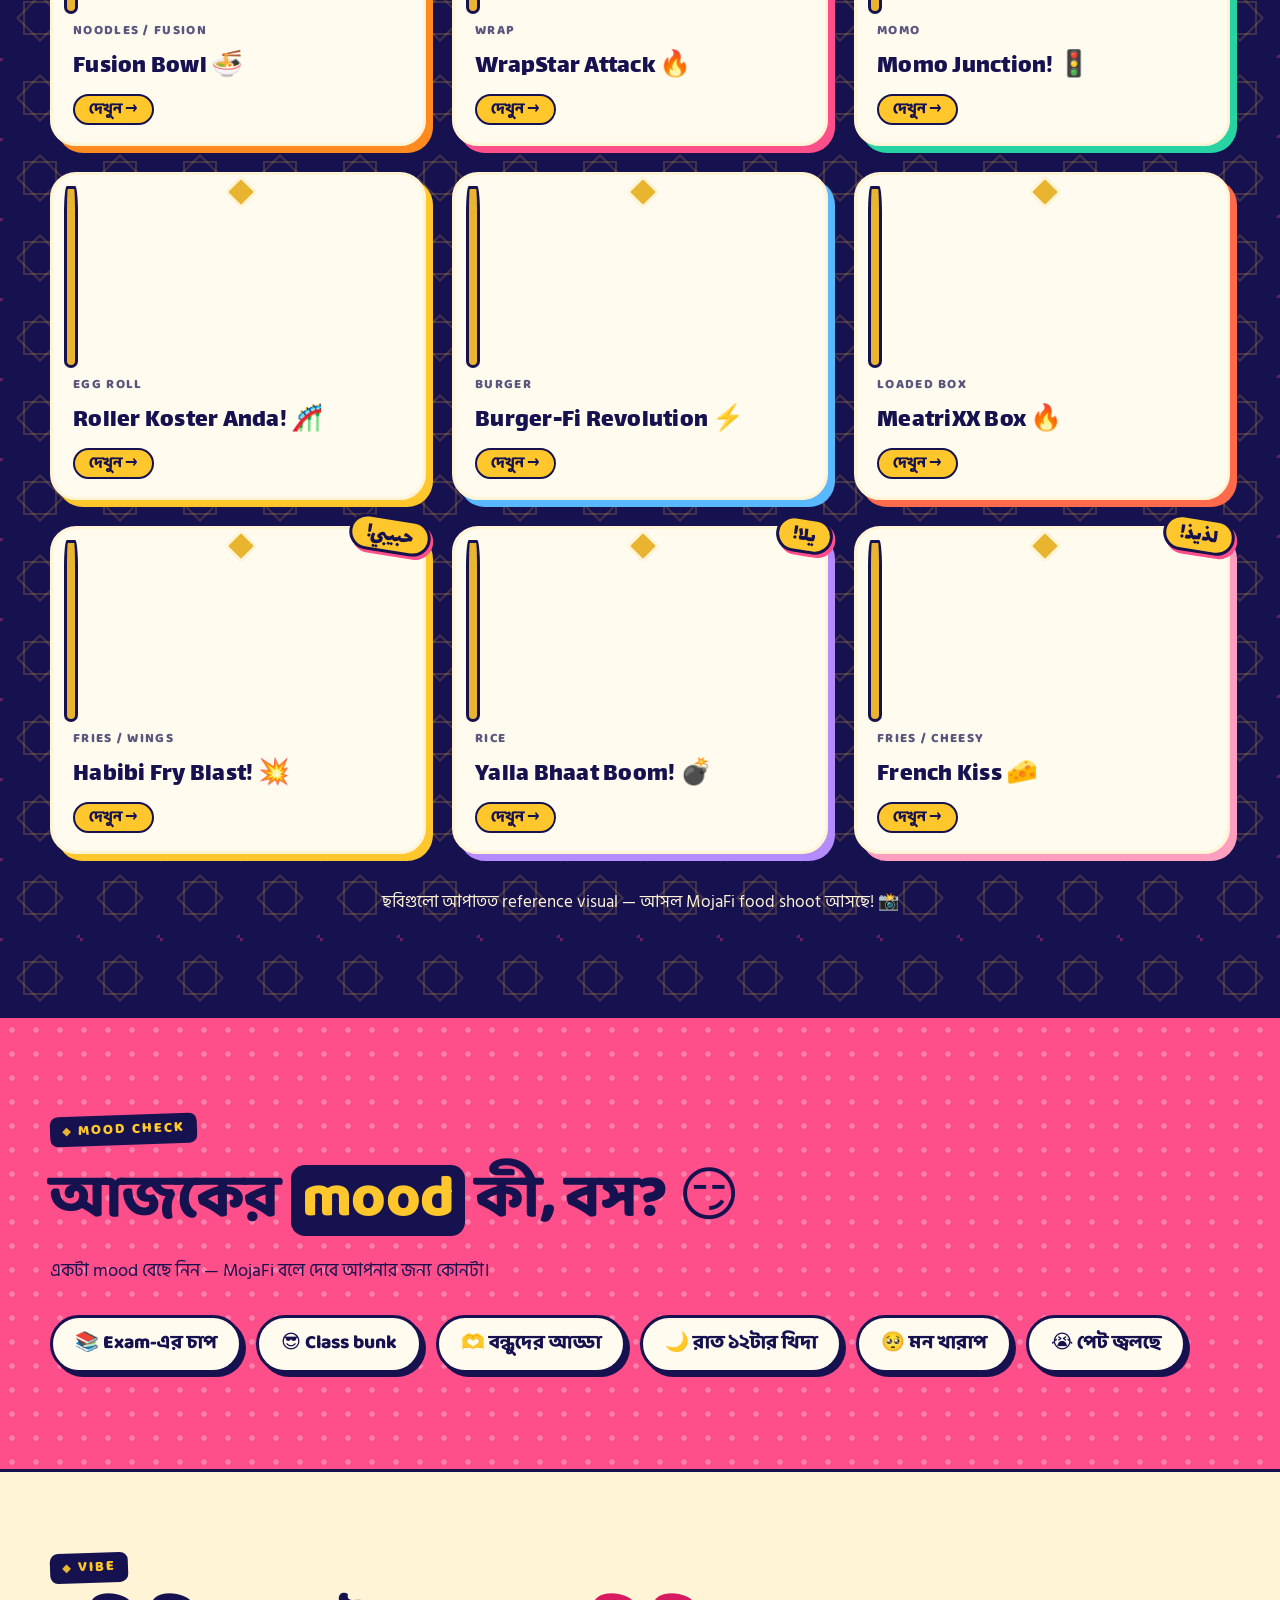
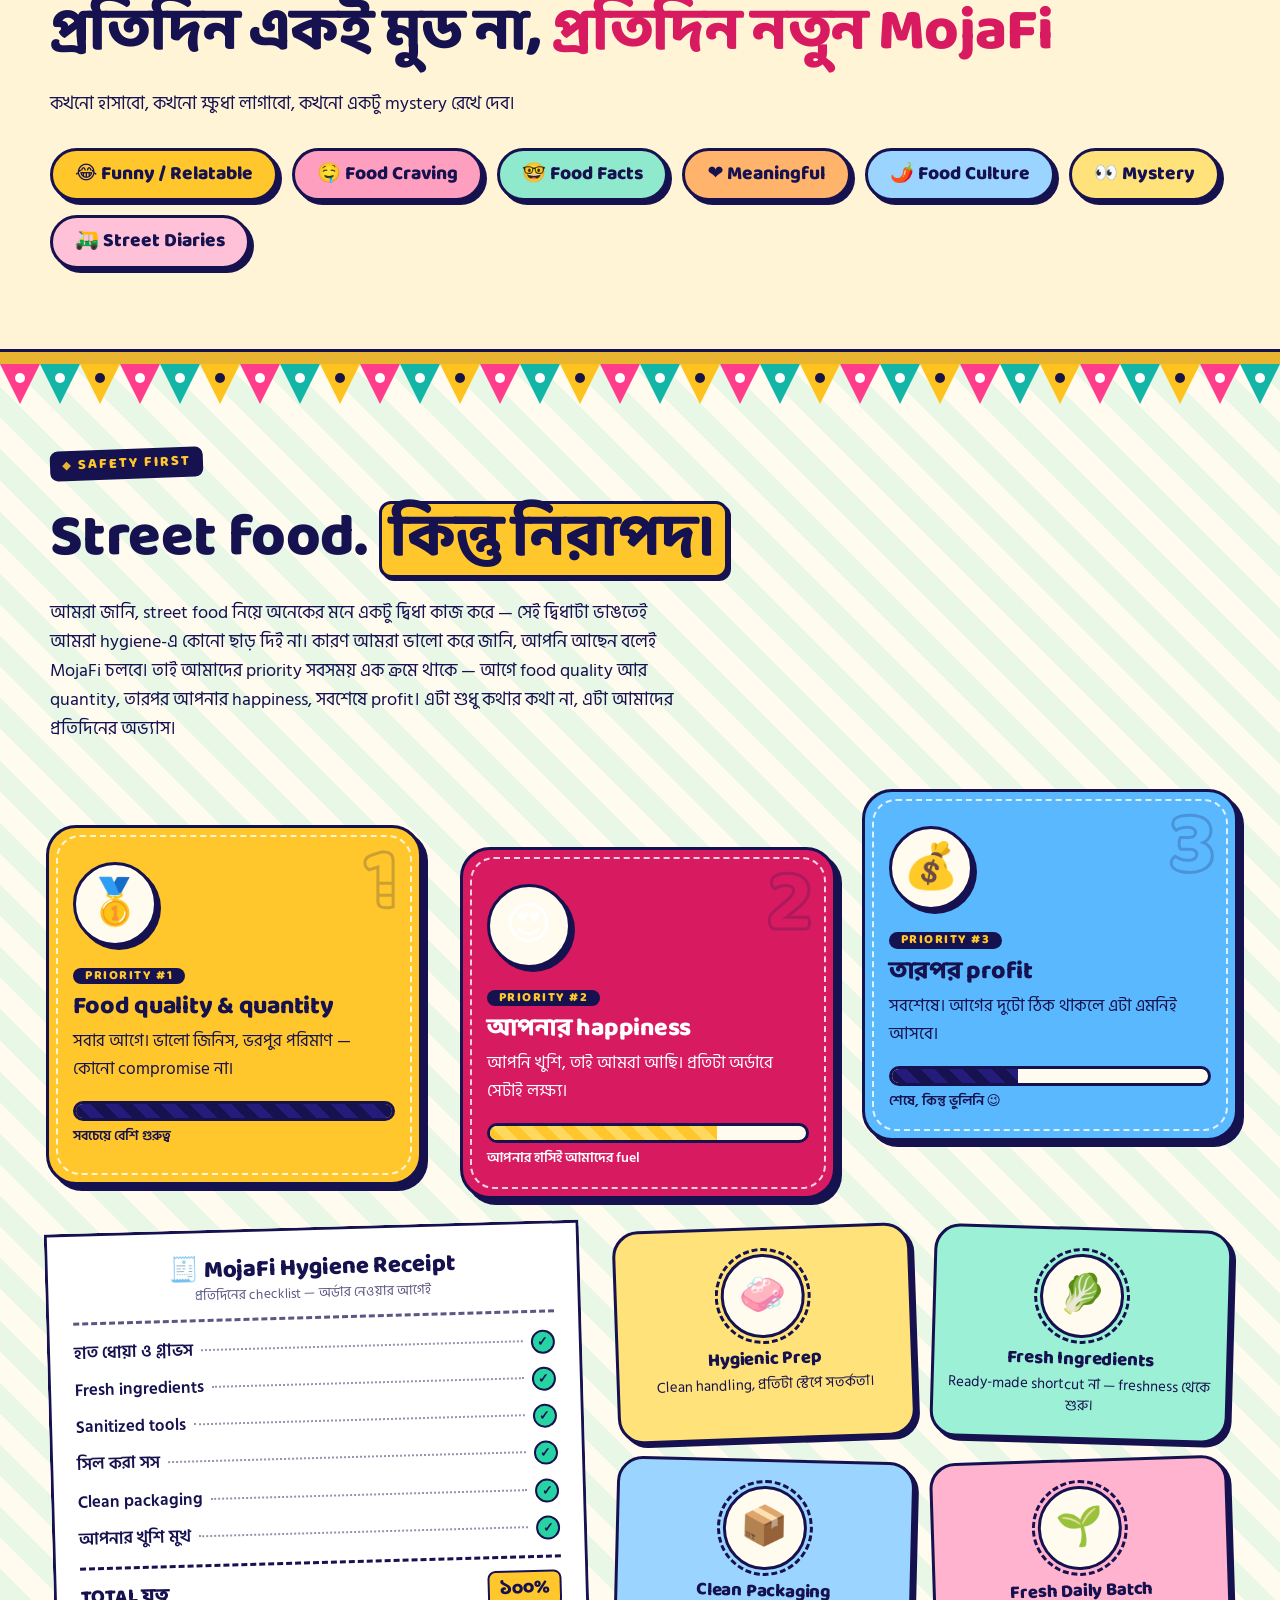
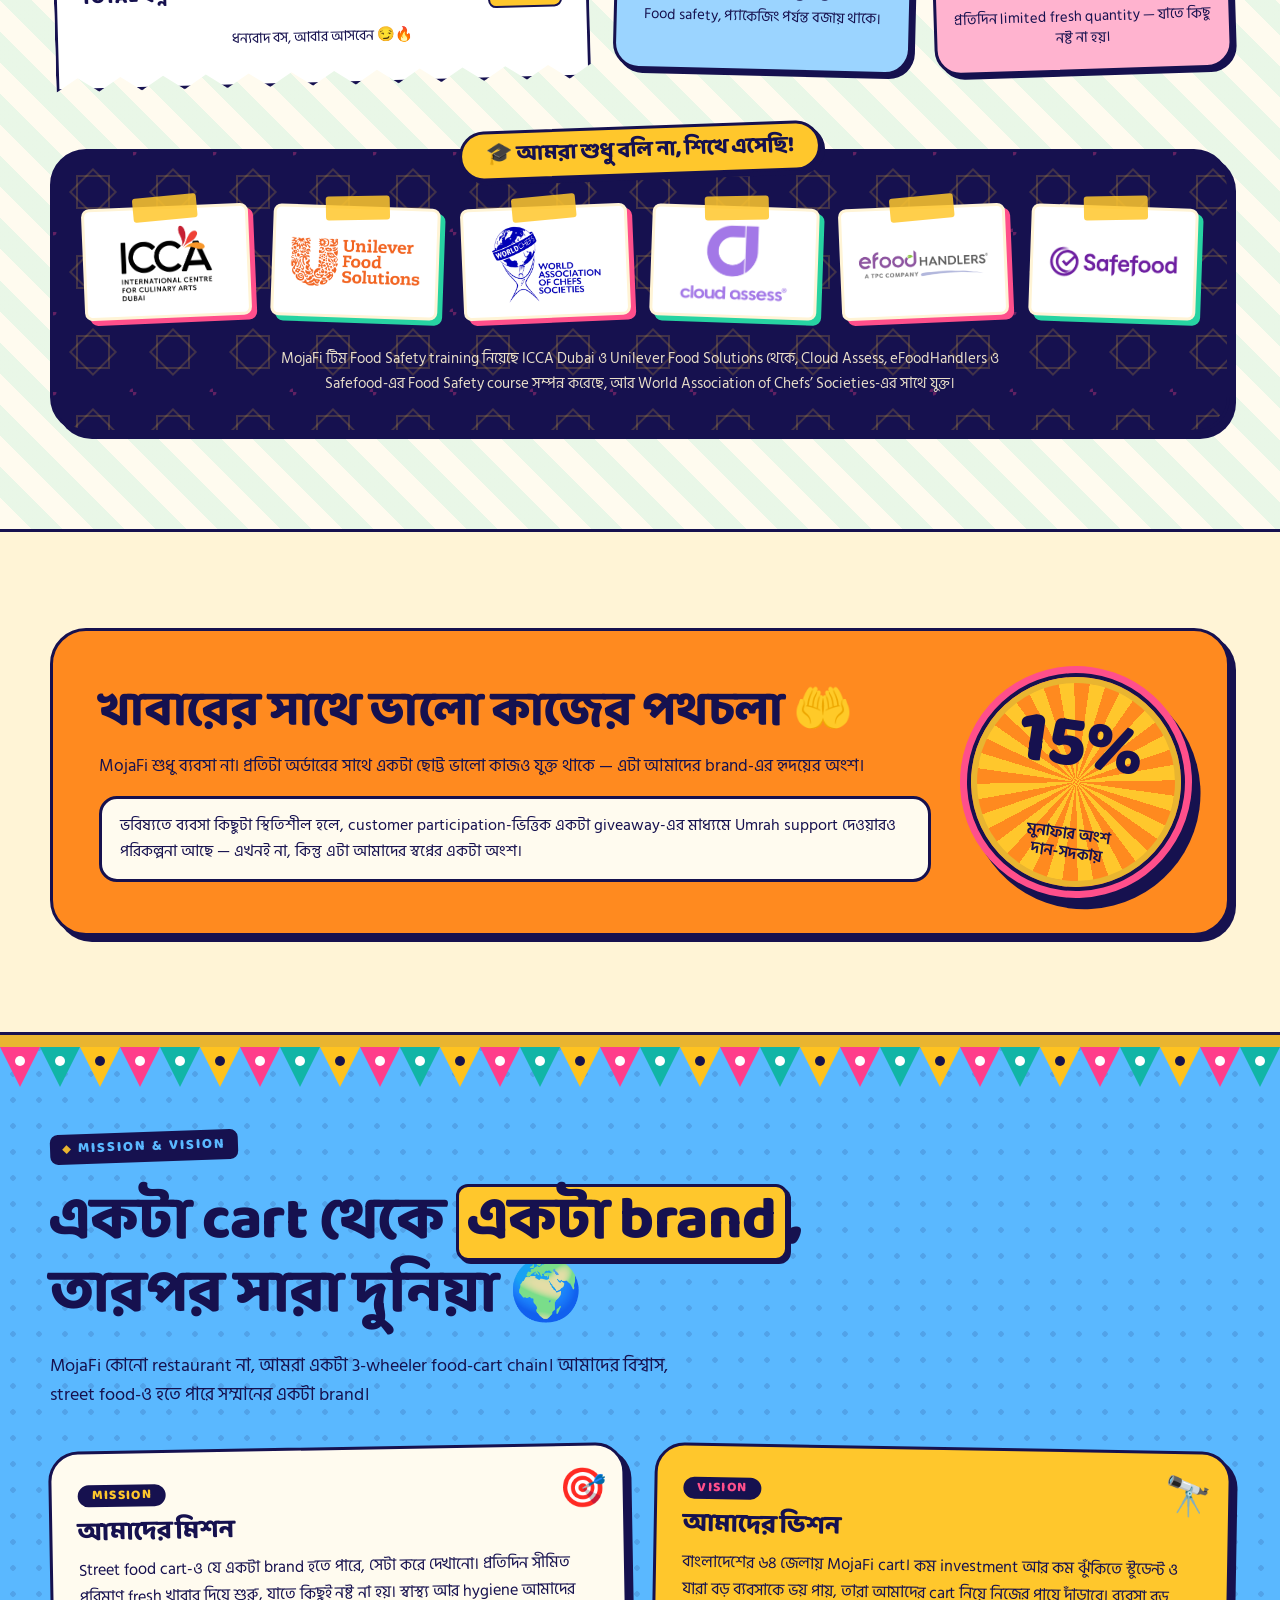
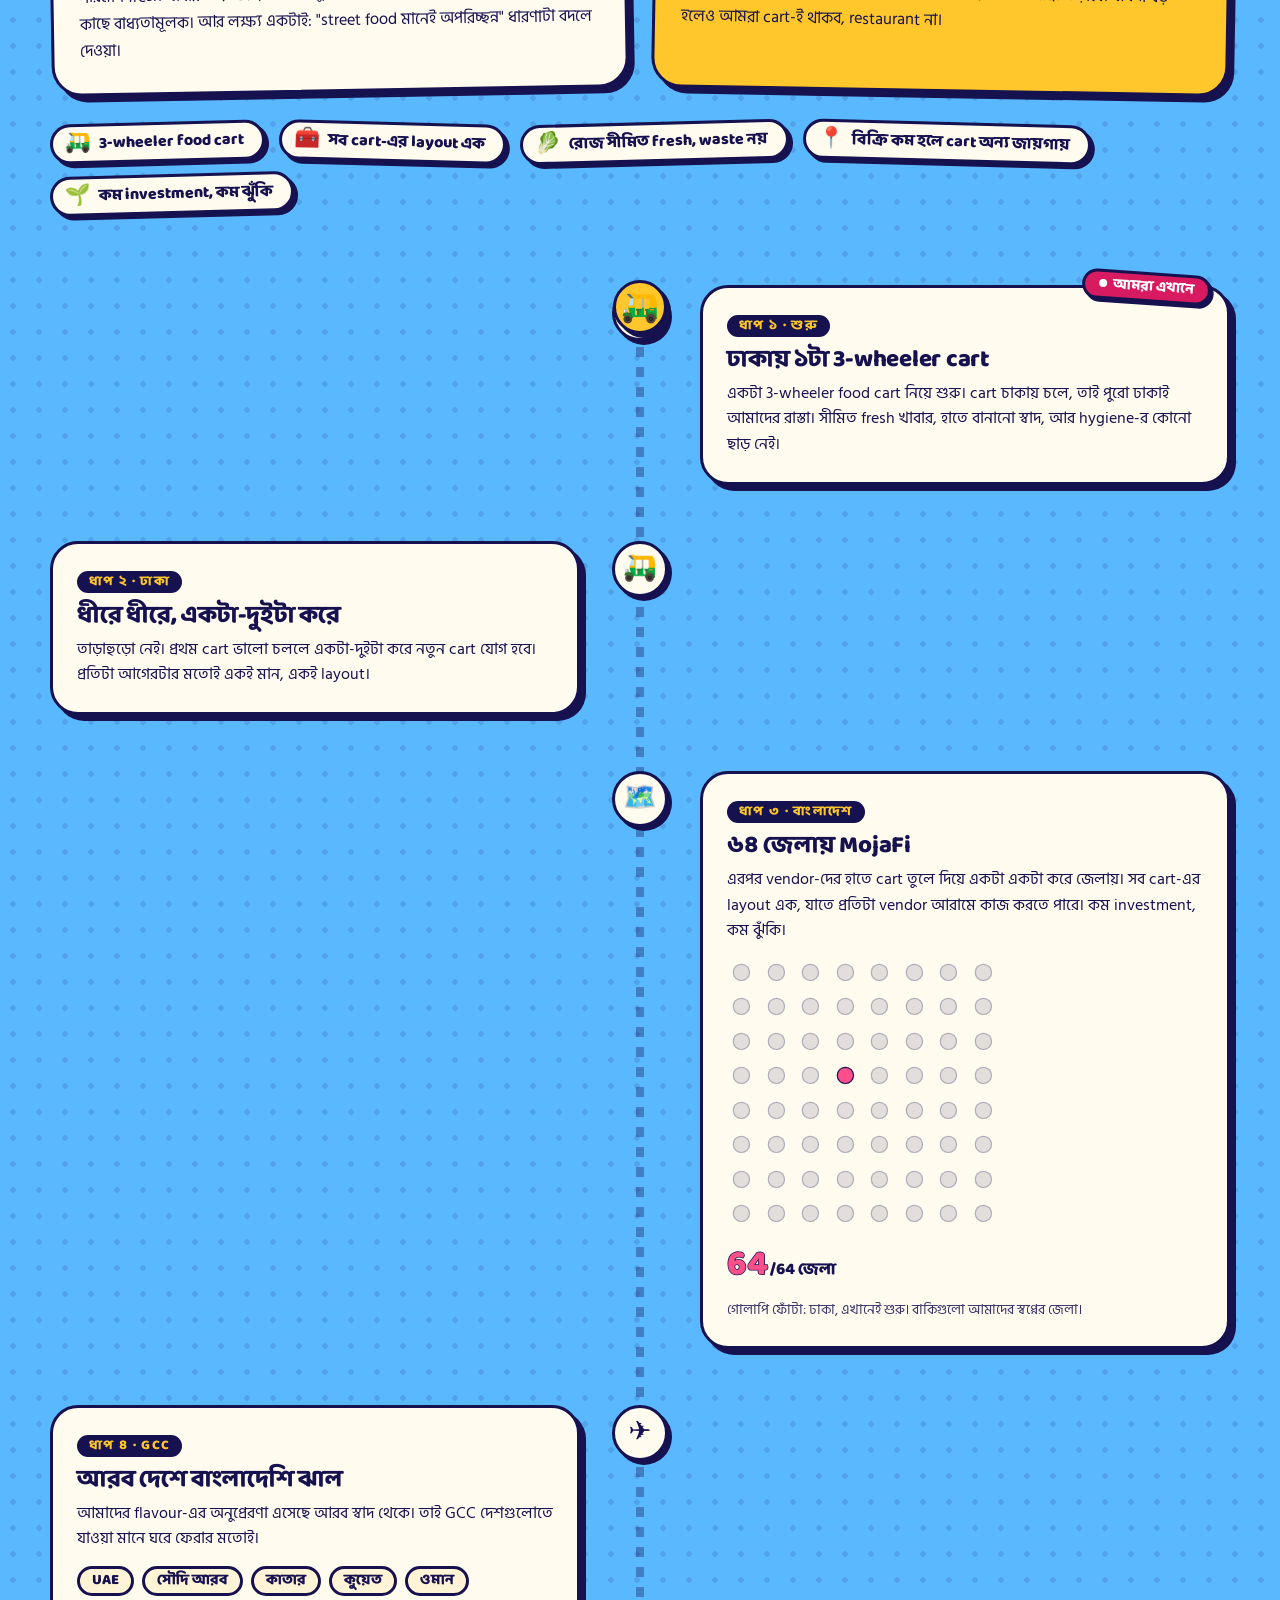
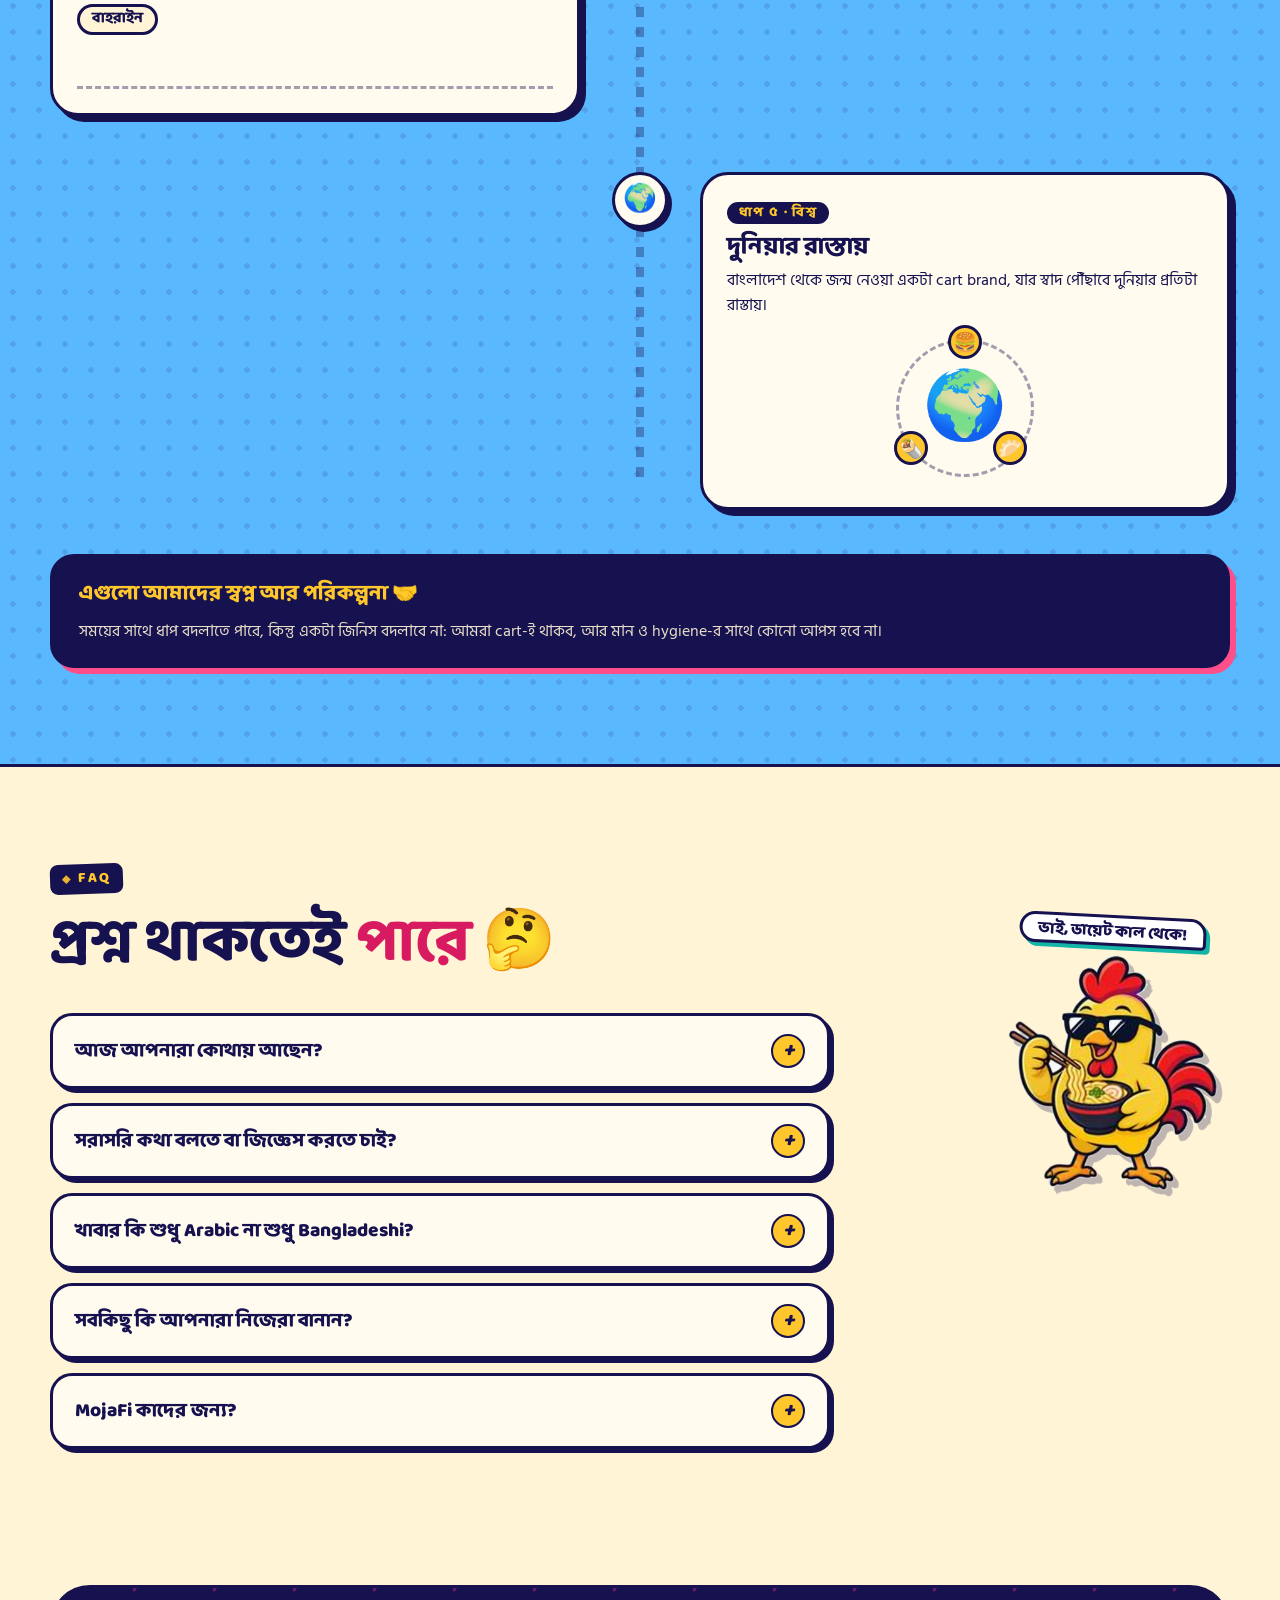
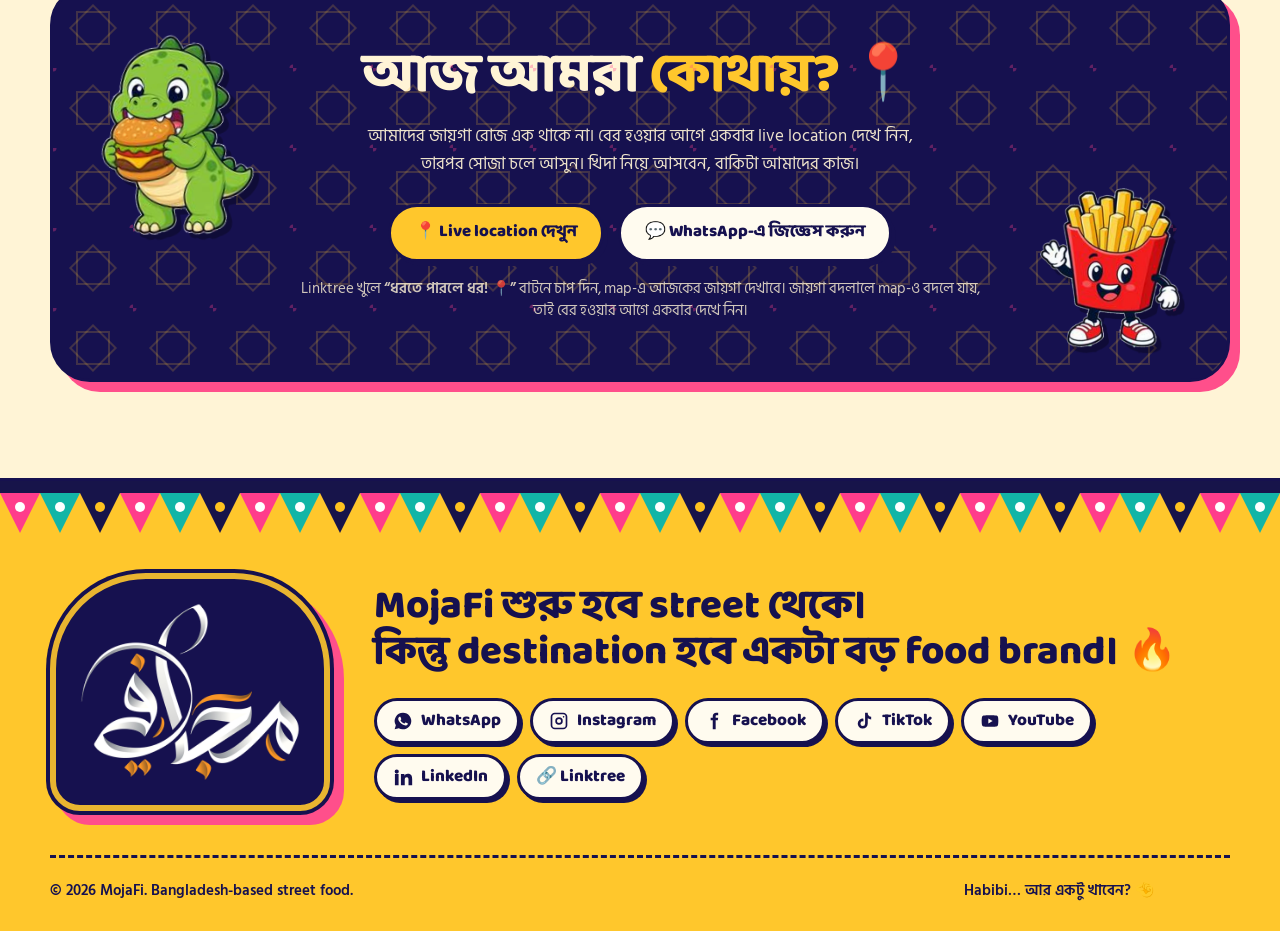
==== commit c7c9317d: "Add files via upload" ====
--- a/index.html
+++ b/index.html
@@ -9,18 +9,18 @@
 <meta name="robots" content="index,follow,max-image-preview:large">
 <meta name="keywords" content="MojaFi, মজাফি, Bangladesh street food, Arabic street food, Dhaka street food, food cart, burger, wrap, momo, স্ট্রিট ফুড">
 <meta name="author" content="MojaFi">
-<link rel="alternate" hreflang="bn" href="https://i-iqram.github.io/MojaFi/">
-<link rel="alternate" hreflang="x-default" href="https://i-iqram.github.io/MojaFi/">
+<link rel="alternate" hreflang="bn" href="https://mojafi.net/">
+<link rel="alternate" hreflang="x-default" href="https://mojafi.net/">
 <meta name="theme-color" content="#16114F">
 <link rel="icon" type="image/png" href="assets/150f08f05a.png">
 <link rel="apple-touch-icon" href="assets/150f08f05a.png">
 <link rel="preload" as="image" href="assets/6ed1345ebc.png" fetchpriority="high">
-<link rel="canonical" href="https://i-iqram.github.io/MojaFi/">
-<meta property="og:url" content="https://i-iqram.github.io/MojaFi/">
+<link rel="canonical" href="https://mojafi.net/">
+<meta property="og:url" content="https://mojafi.net/">
 <meta property="og:type" content="website">
 <meta property="og:title" content="MojaFi — Bangladeshi Street Food with Arabic Flavour | খিদা নিয়ে আয়">
 <meta property="og:description" content="UAE-এর Arabic flavour + বাংলাদেশের taste। ৯০% হাতে বানানো, কিন্তু নিরাপদ street food। খিদা নিয়ে আয়, Taste নিয়ে যা!">
-<meta property="og:image" content="https://i-iqram.github.io/MojaFi/og-image.jpg">
+<meta property="og:image" content="https://mojafi.net/og-image.jpg">
 <meta property="og:image:type" content="image/jpeg">
 <meta property="og:image:width" content="1200">
 <meta property="og:image:height" content="630">
@@ -30,7 +30,7 @@
 <meta name="twitter:card" content="summary_large_image">
 <meta name="twitter:title" content="MojaFi — Bangladeshi Street Food with Arabic Flavour">
 <meta name="twitter:description" content="UAE-এর Arabic flavour + বাংলাদেশের taste। হাতে বানানো, নিরাপদ street food। খিদা নিয়ে আয়, Taste নিয়ে যা!">
-<meta name="twitter:image" content="https://i-iqram.github.io/MojaFi/og-image.jpg">
+<meta name="twitter:image" content="https://mojafi.net/og-image.jpg">
 <noscript><style>.rv{opacity:1 !important; transform:none !important;}</style></noscript>
 <script>(function(){var h=document.documentElement;h.classList.add('js');try{if(sessionStorage.getItem('mfSeen')||/[?&]noloader/.test(location.search))h.classList.add('seen');}catch(e){}
 try{if(/googlebot|bingbot|bot\b|crawl|spider|lighthouse|pagespeed/i.test(navigator.userAgent))h.classList.add('seen');}catch(e){}
@@ -707,7 +707,7 @@
 .mf-off, .mf-off *, .mf-off *::before, .mf-off *::after{animation-play-state:paused !important;}
 @media (prefers-reduced-motion:reduce){ *{animation:none !important; transition-duration:.01ms !important;} .js .rv{opacity:1; transform:none;} html{scroll-behavior:auto;} }
 </style>
-<script type="application/ld+json">{"@context":"https://schema.org","@graph":[{"@type":"Organization","@id":"https://i-iqram.github.io/MojaFi/#org","name":"MojaFi","alternateName":"মজাফি","url":"https://i-iqram.github.io/MojaFi/","logo":"https://i-iqram.github.io/MojaFi/logo.png","image":"https://i-iqram.github.io/MojaFi/og-image.jpg","description":"Bangladeshi street-food brand with UAE-inspired Arabic flavours, served from 3-wheeler food carts.","slogan":"খিদা নিয়ে আয়, Taste নিয়ে যা!","telephone":"+8801846829909","sameAs":["https://www.facebook.com/MojaFi.food","https://www.instagram.com/mojafi.food","https://www.tiktok.com/@mojafi_food","https://www.youtube.com/@MojaFii","https://www.linkedin.com/company/mojafi","https://linktr.ee/MojaFi"],"contactPoint":{"@type":"ContactPoint","telephone":"+8801846829909","contactType":"customer service","availableLanguage":["bn","en"]}},{"@type":"WebSite","@id":"https://i-iqram.github.io/MojaFi/#site","url":"https://i-iqram.github.io/MojaFi/","name":"MojaFi","inLanguage":"bn","publisher":{"@id":"https://i-iqram.github.io/MojaFi/#org"}},{"@type":"FAQPage","inLanguage":"bn","mainEntity":[{"@type":"Question","name":"আজ আপনারা কোথায় আছেন?","acceptedAnswer":{"@type":"Answer","text":"আমাদের জায়গা সবসময় এক থাকে না। প্রতিদিনের live location আমরা Linktree-তে দিই। সেখানে “ধরতে পারলে ধর! 📍” বাটনে চাপ দিলেই map খুলবে। Linktree খুলুন, তারপর বের হন।"}},{"@type":"Question","name":"সরাসরি কথা বলতে বা জিজ্ঞেস করতে চাই?","acceptedAnswer":{"@type":"Answer","text":"WhatsApp-এ মেসেজ করুন (+880 1846-829909), অথবা Instagram আর Facebook-এ আমাদের পেজে। আমরা উত্তর দেব।"}},{"@type":"Question","name":"খাবার কি শুধু Arabic না শুধু Bangladeshi?","acceptedAnswer":{"@type":"Answer","text":"কোনোটাই না — দুটোর mix। Format modern street food, কিন্তু flavour-এ থাকে UAE আর বাংলাদেশ দুটোই।"}},{"@type":"Question","name":"সবকিছু কি আপনারা নিজেরা বানান?","acceptedAnswer":{"@type":"Answer","text":"যা কাঁচা উপাদান থেকে বানানো সম্ভব, সেটা আমরা নিজেরাই বানাই — প্রায় ৯০%। যেমন দুধ থেকে চিজ, noodles, momo-র ডো ও ফিলিং, burger-এর bun, wrap আর egg roll-এর রুটি, sauce, মশলা mix আর সেরা মানের chicken/beef-এর sausage। রান্নায় ব্যবহার করি পাহাড়ি লবণ।"}},{"@type":"Question","name":"MojaFi কাদের জন্য?","acceptedAnswer":{"@type":"Answer","text":"Students এবং young food-lovers আমাদের প্রথম priority — affordable, bold, আর social-media-friendly।"}}]}]}</script>
+<script type="application/ld+json">{"@context":"https://schema.org","@graph":[{"@type":"Organization","@id":"https://mojafi.net/#org","name":"MojaFi","alternateName":"মজাফি","url":"https://mojafi.net/","logo":"https://mojafi.net/logo.png","image":"https://mojafi.net/og-image.jpg","description":"Bangladeshi street-food brand with UAE-inspired Arabic flavours, served from 3-wheeler food carts.","slogan":"খিদা নিয়ে আয়, Taste নিয়ে যা!","telephone":"+8801846829909","sameAs":["https://www.facebook.com/MojaFi.food","https://www.instagram.com/mojafi.food","https://www.tiktok.com/@mojafi_food","https://www.youtube.com/@MojaFii","https://www.linkedin.com/company/mojafi","https://linktr.ee/MojaFi"],"contactPoint":{"@type":"ContactPoint","telephone":"+8801846829909","contactType":"customer service","availableLanguage":["bn","en"]}},{"@type":"WebSite","@id":"https://mojafi.net/#site","url":"https://mojafi.net/","name":"MojaFi","inLanguage":"bn","publisher":{"@id":"https://mojafi.net/#org"}},{"@type":"FAQPage","inLanguage":"bn","mainEntity":[{"@type":"Question","name":"আজ আপনারা কোথায় আছেন?","acceptedAnswer":{"@type":"Answer","text":"আমাদের জায়গা সবসময় এক থাকে না। প্রতিদিনের live location আমরা Linktree-তে দিই। সেখানে “ধরতে পারলে ধর! 📍” বাটনে চাপ দিলেই map খুলবে। Linktree খুলুন, তারপর বের হন।"}},{"@type":"Question","name":"সরাসরি কথা বলতে বা জিজ্ঞেস করতে চাই?","acceptedAnswer":{"@type":"Answer","text":"WhatsApp-এ মেসেজ করুন (+880 1846-829909), অথবা Instagram আর Facebook-এ আমাদের পেজে। আমরা উত্তর দেব।"}},{"@type":"Question","name":"খাবার কি শুধু Arabic না শুধু Bangladeshi?","acceptedAnswer":{"@type":"Answer","text":"কোনোটাই না — দুটোর mix। Format modern street food, কিন্তু flavour-এ থাকে UAE আর বাংলাদেশ দুটোই।"}},{"@type":"Question","name":"সবকিছু কি আপনারা নিজেরা বানান?","acceptedAnswer":{"@type":"Answer","text":"যা কাঁচা উপাদান থেকে বানানো সম্ভব, সেটা আমরা নিজেরাই বানাই — প্রায় ৯০%। যেমন দুধ থেকে চিজ, noodles, momo-র ডো ও ফিলিং, burger-এর bun, wrap আর egg roll-এর রুটি, sauce, মশলা mix আর সেরা মানের chicken/beef-এর sausage। রান্নায় ব্যবহার করি পাহাড়ি লবণ।"}},{"@type":"Question","name":"MojaFi কাদের জন্য?","acceptedAnswer":{"@type":"Answer","text":"Students এবং young food-lovers আমাদের প্রথম priority — affordable, bold, আর social-media-friendly।"}}]}]}</script>
 </head>
 <body>
 <a class="skipmain" href="#top">মূল কনটেন্টে যান</a>
@@ -790,7 +790,7 @@
 <section class="hero">
   <div class="wrap">
     <div>
-      <div class="pill rv"><b class="live">Live</b> আমরা এখন রাস্তায়, আজ কোথায় আছি দেখে নিন 👀</div>
+      <div class="pill rv"><b class="live">Soon</b> আমরা শীঘ্রই রাস্তায় আসছি, সাথেই থাকুন 👀</div>
       <h1 class="rv" style="--d:.08s">খিদা নিয়ে আয়,<br><span class="hl">Taste</span> নিয়ে <span class="u pk">যা!</span></h1>
       <p class="lead rv" style="--d:.16s"><b class="alz" dir="rtl" lang="ar">يلا</b> habibi! MojaFi এনেছে UAE-এর Arabic flavour আর বাংলাদেশের ঝাল-মসলার taste — burger, wrap, momo, noodles, আর এমন কিছু নাম যা শুনলেই খিদা পায়।</p>
       <div class="rotline rv" style="--d:.2s">MojaFi লাগবেই — <span id="rot">exam শেষে 📚</span></div>
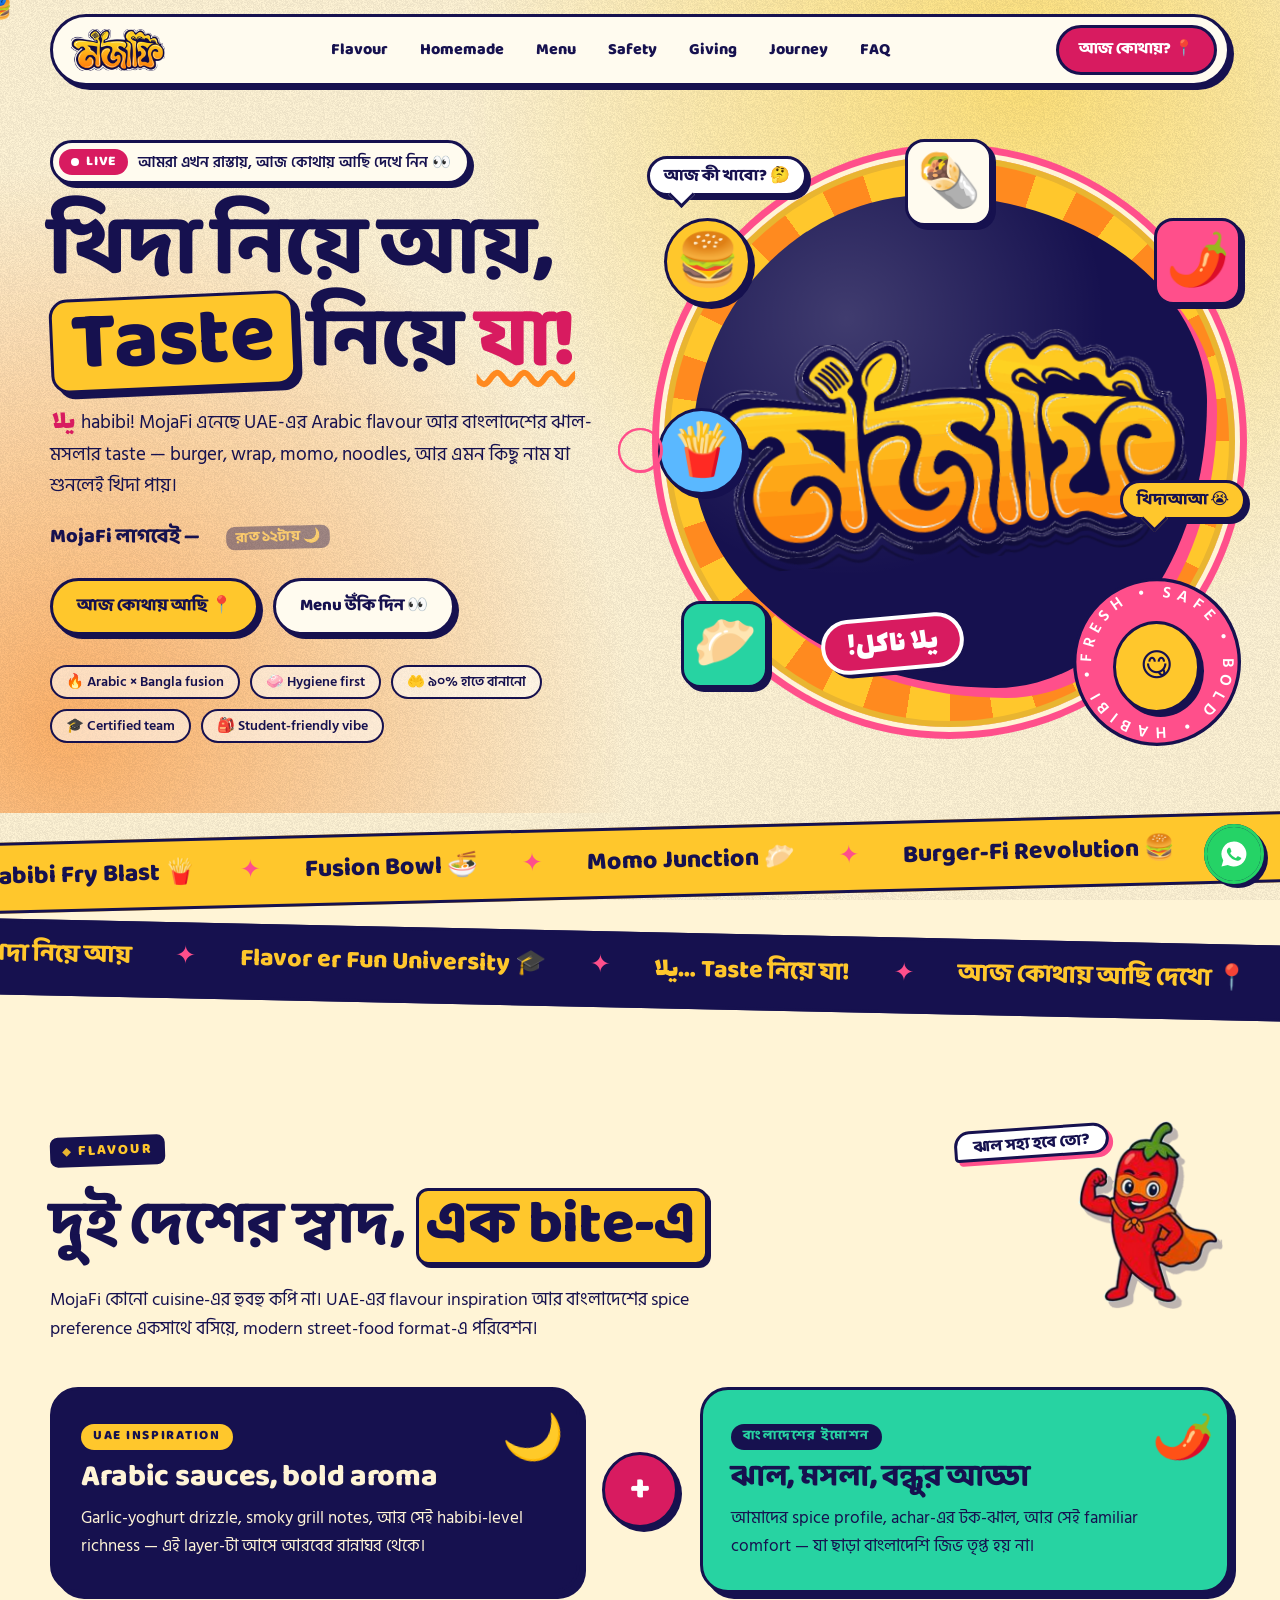
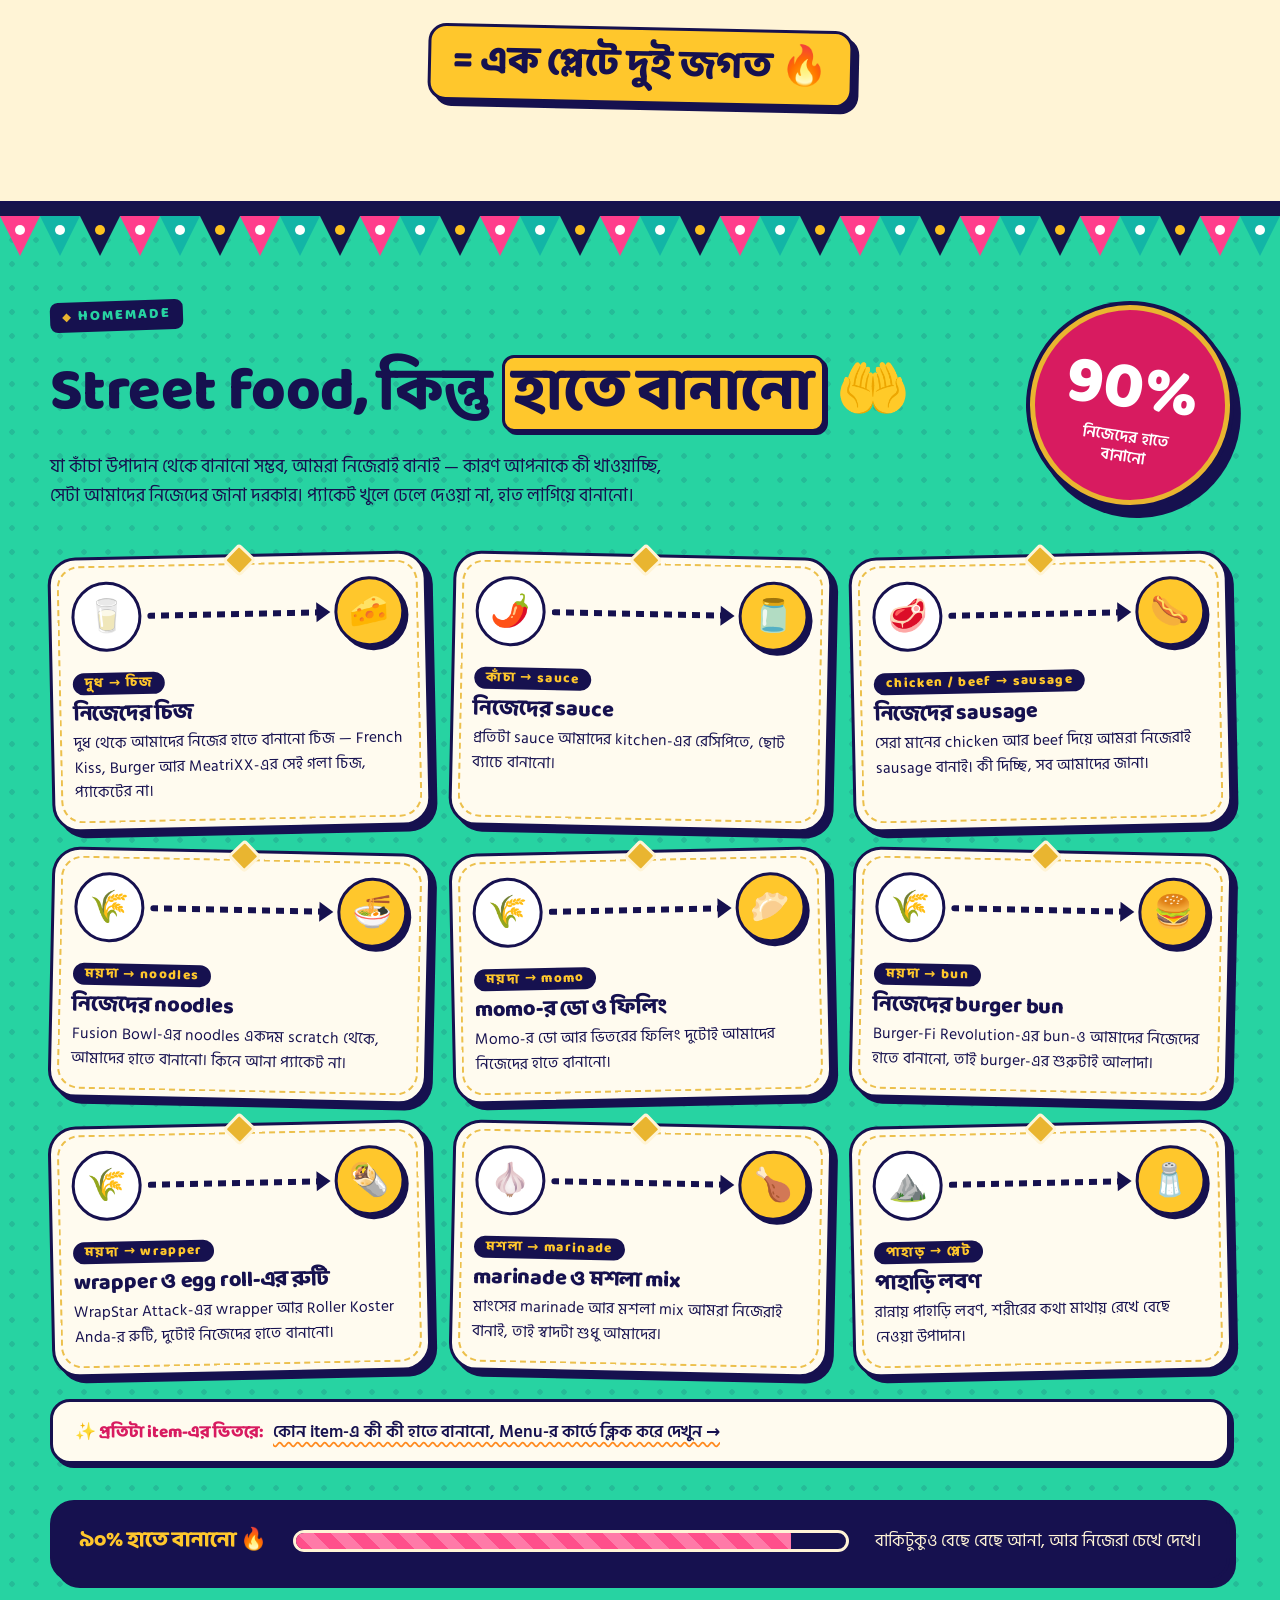
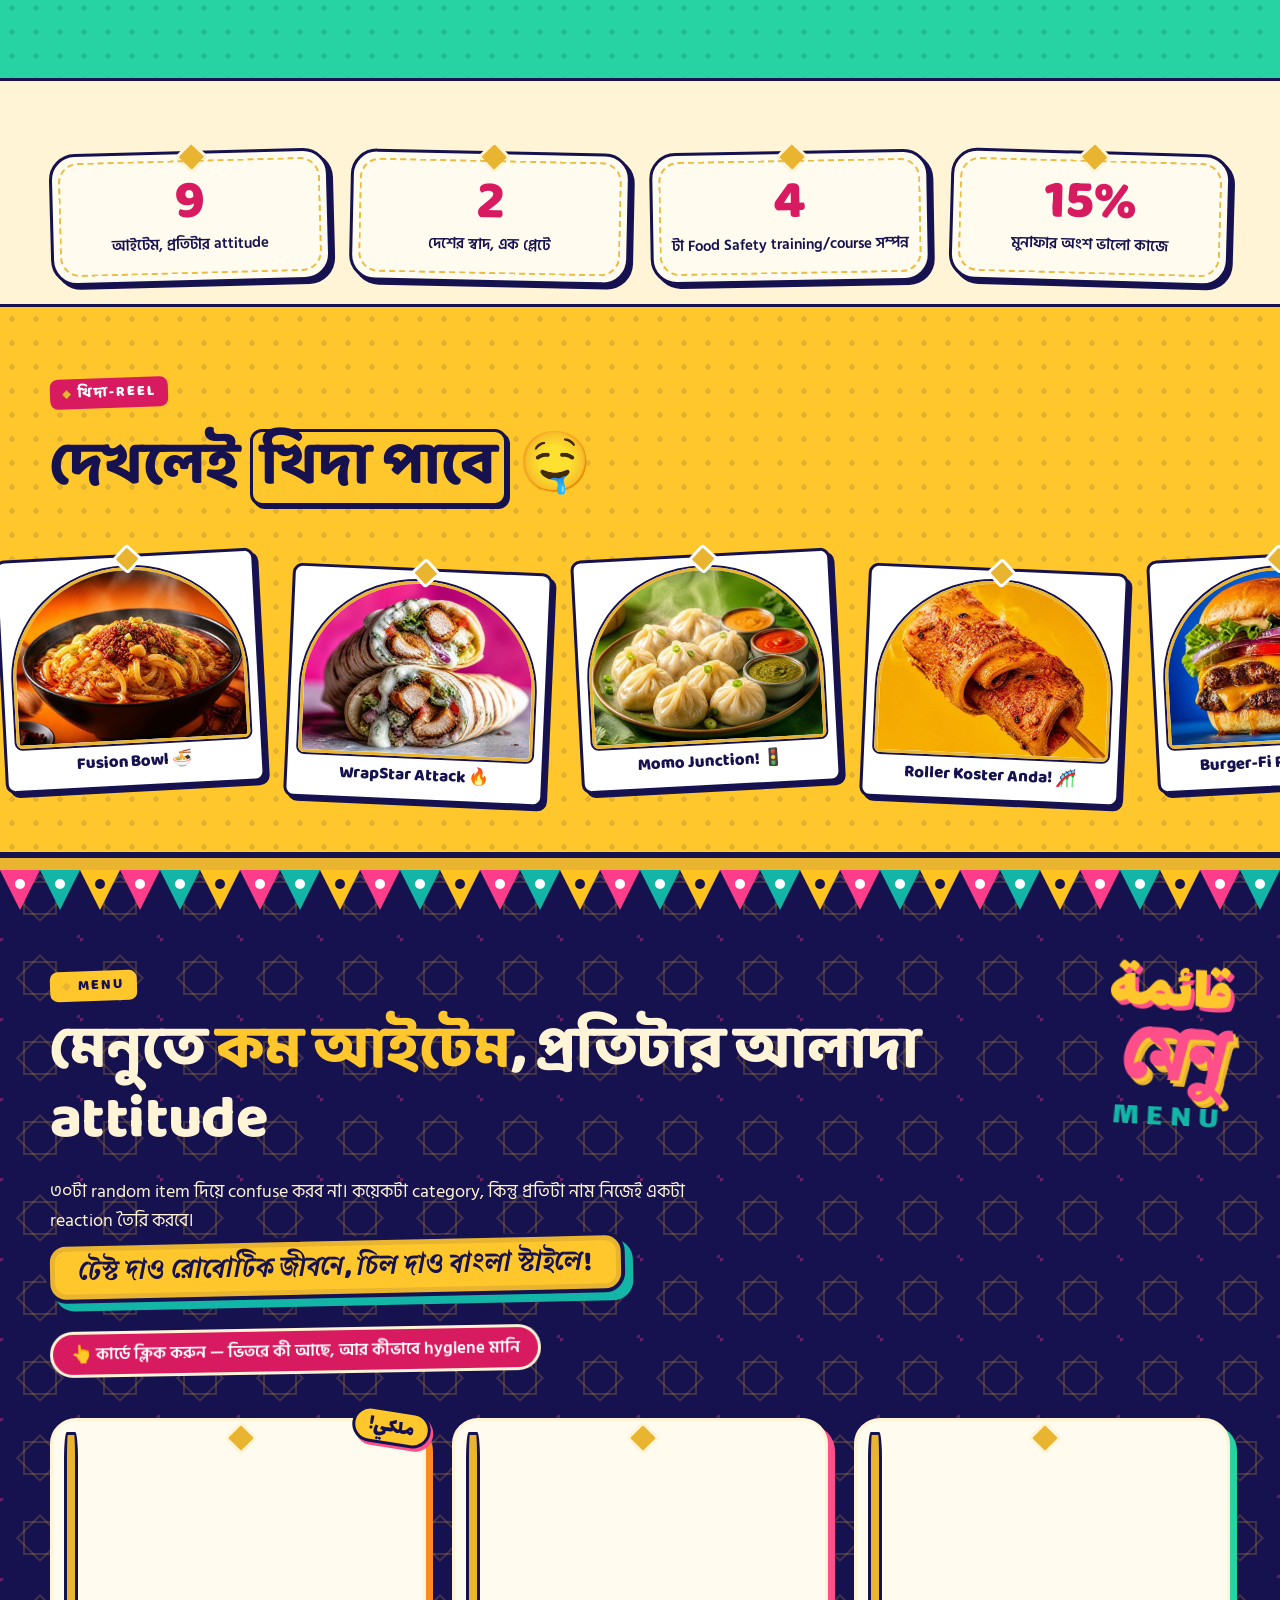
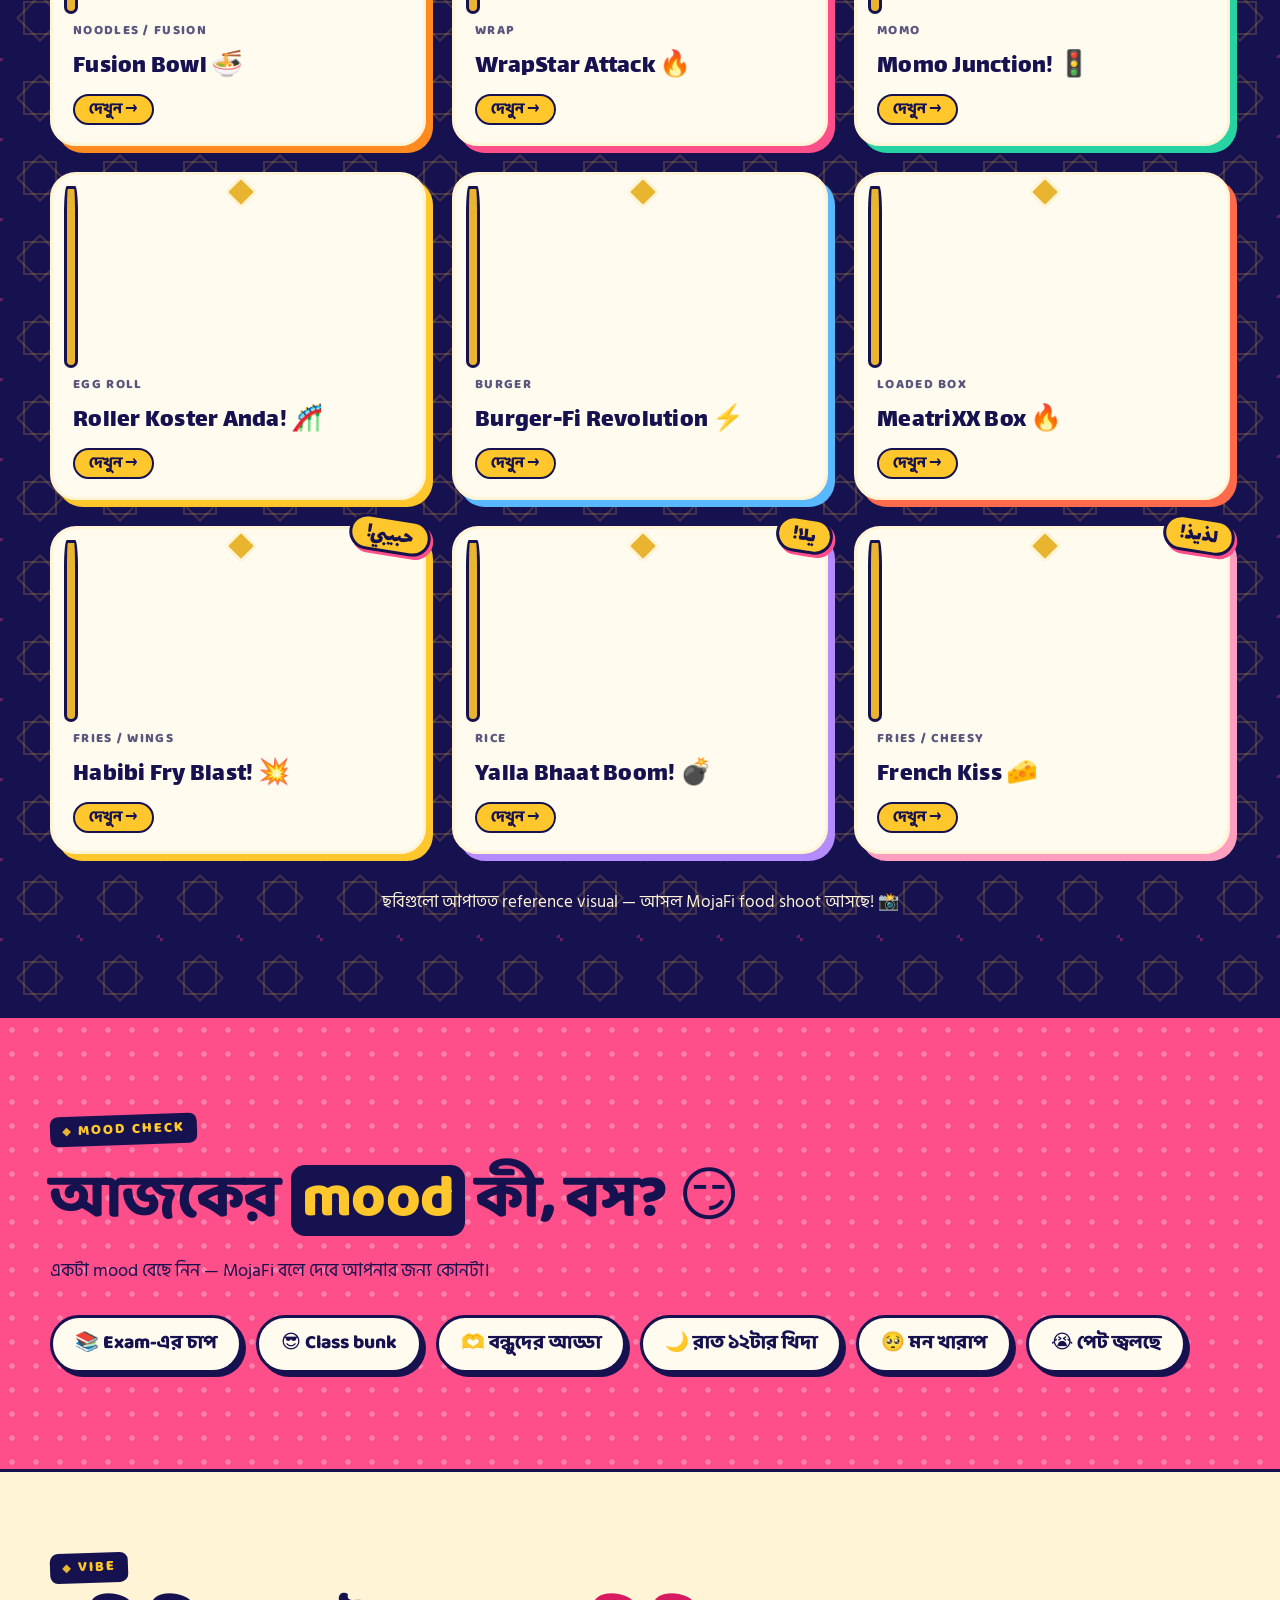
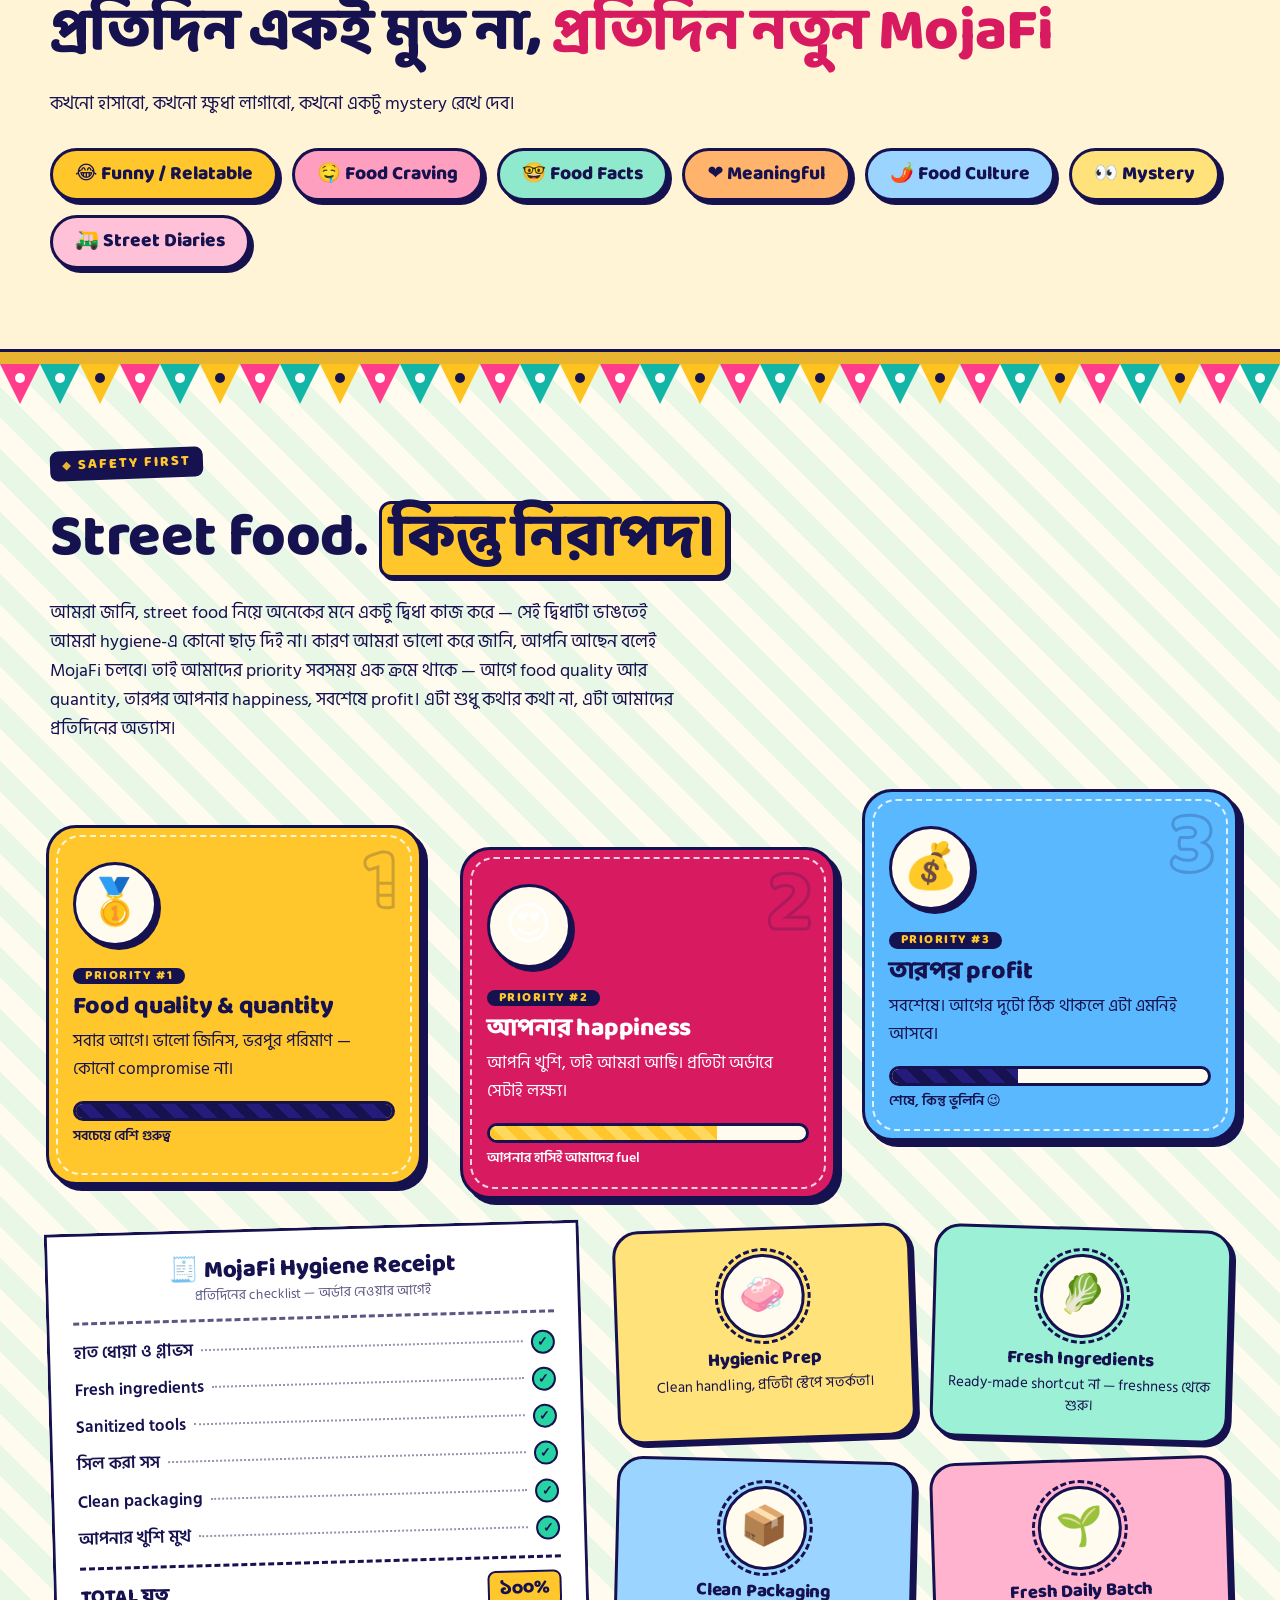
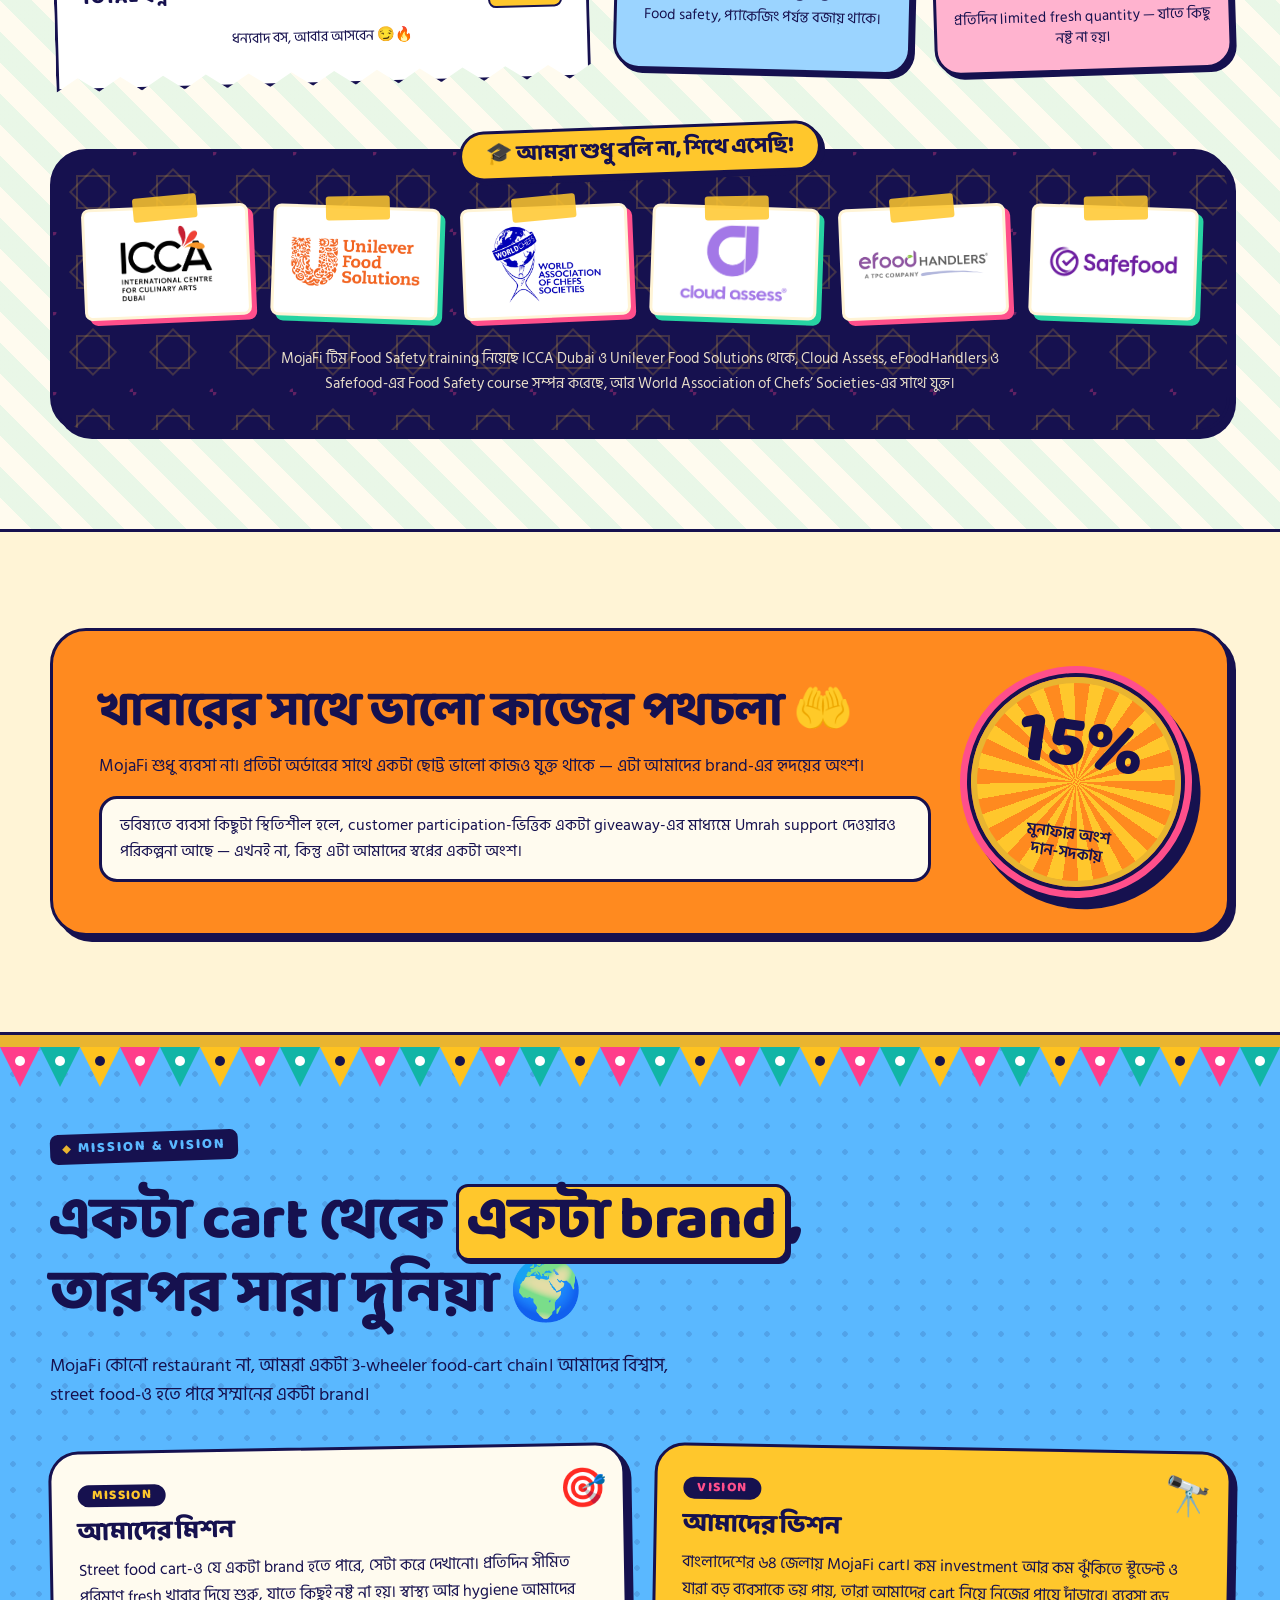
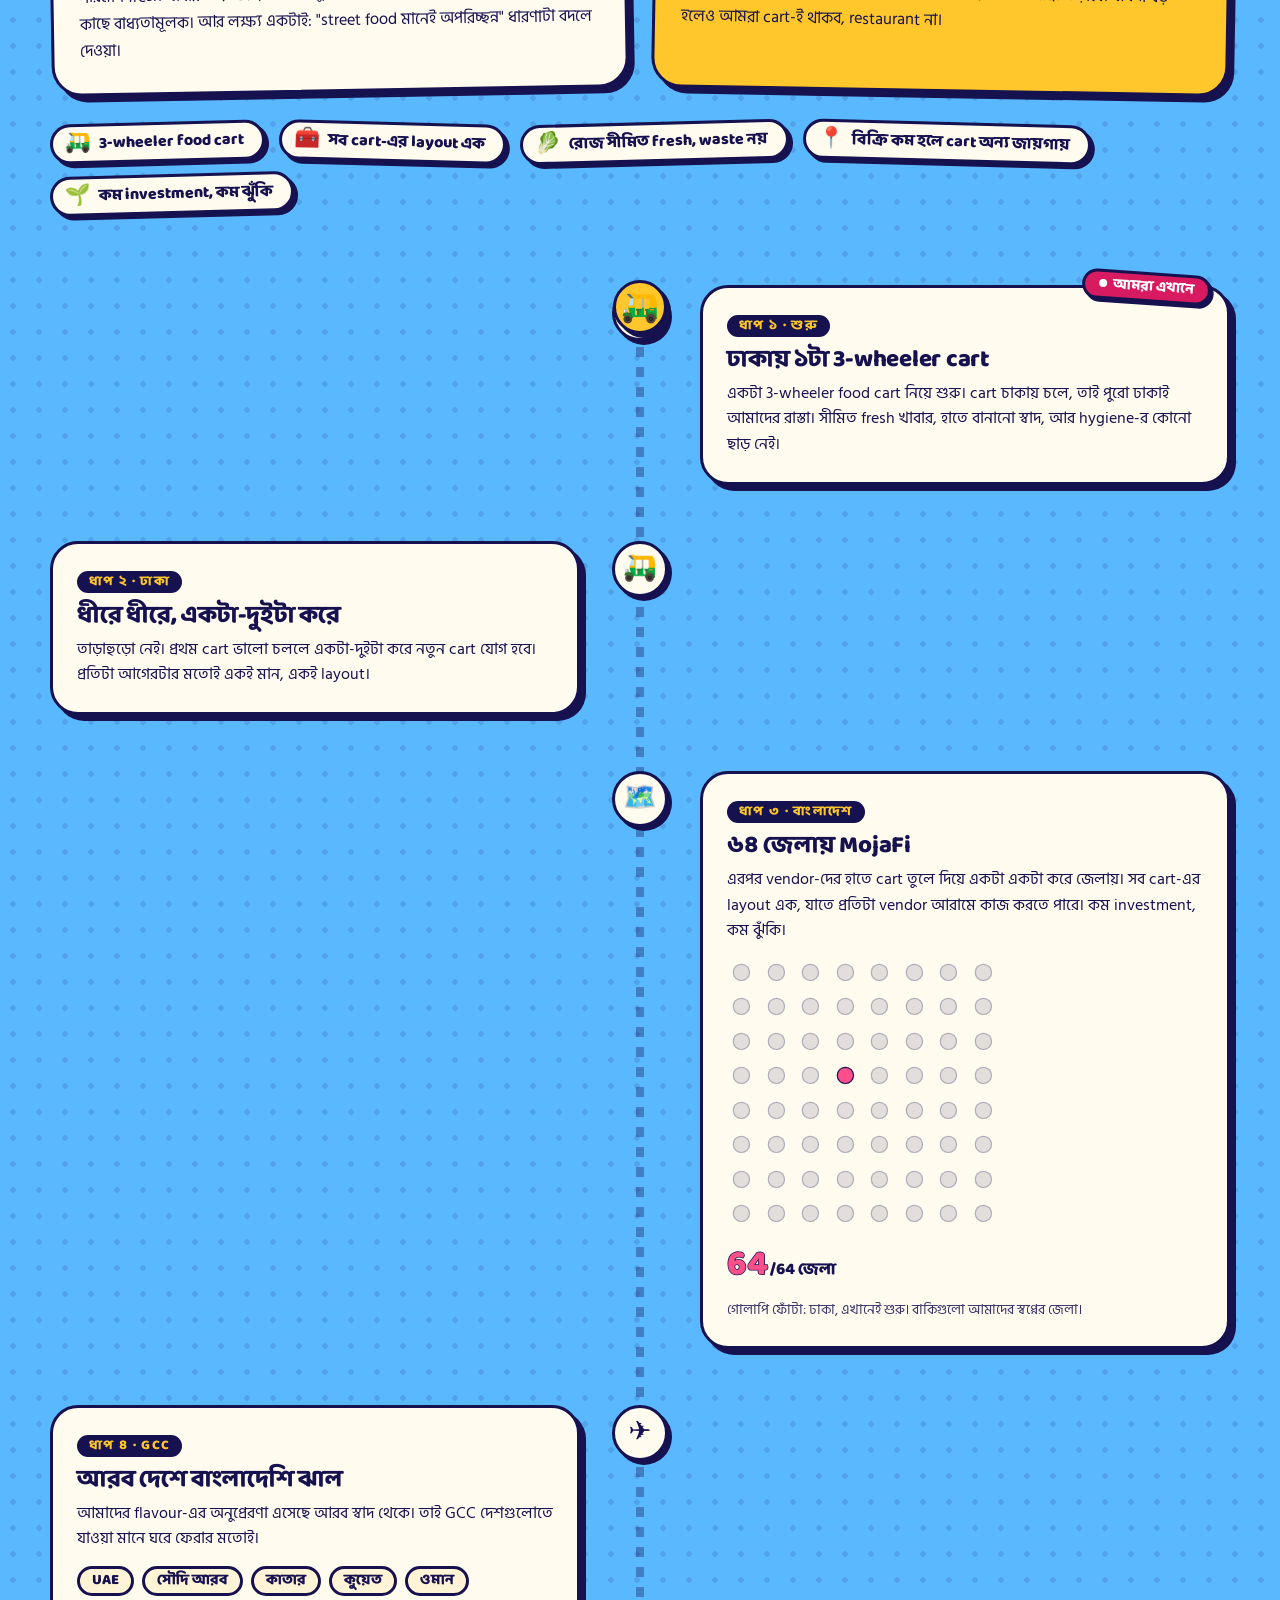
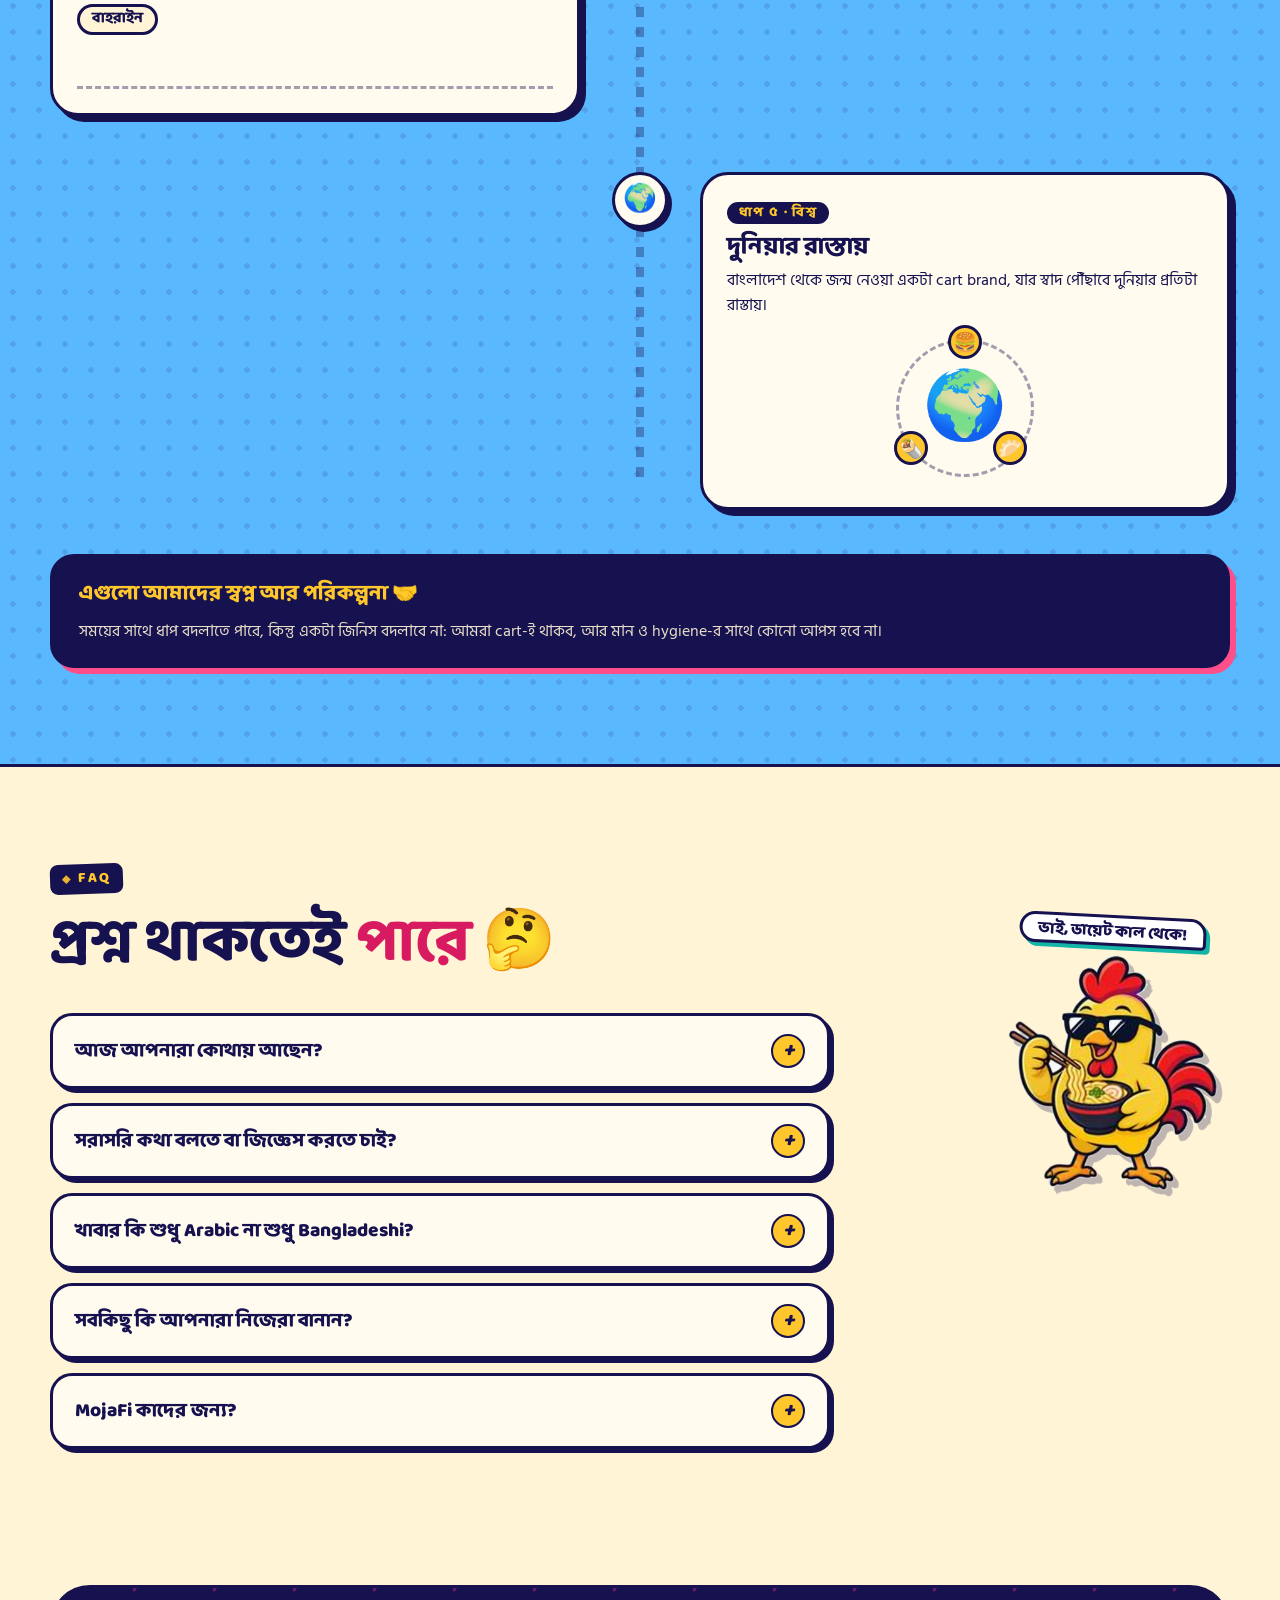
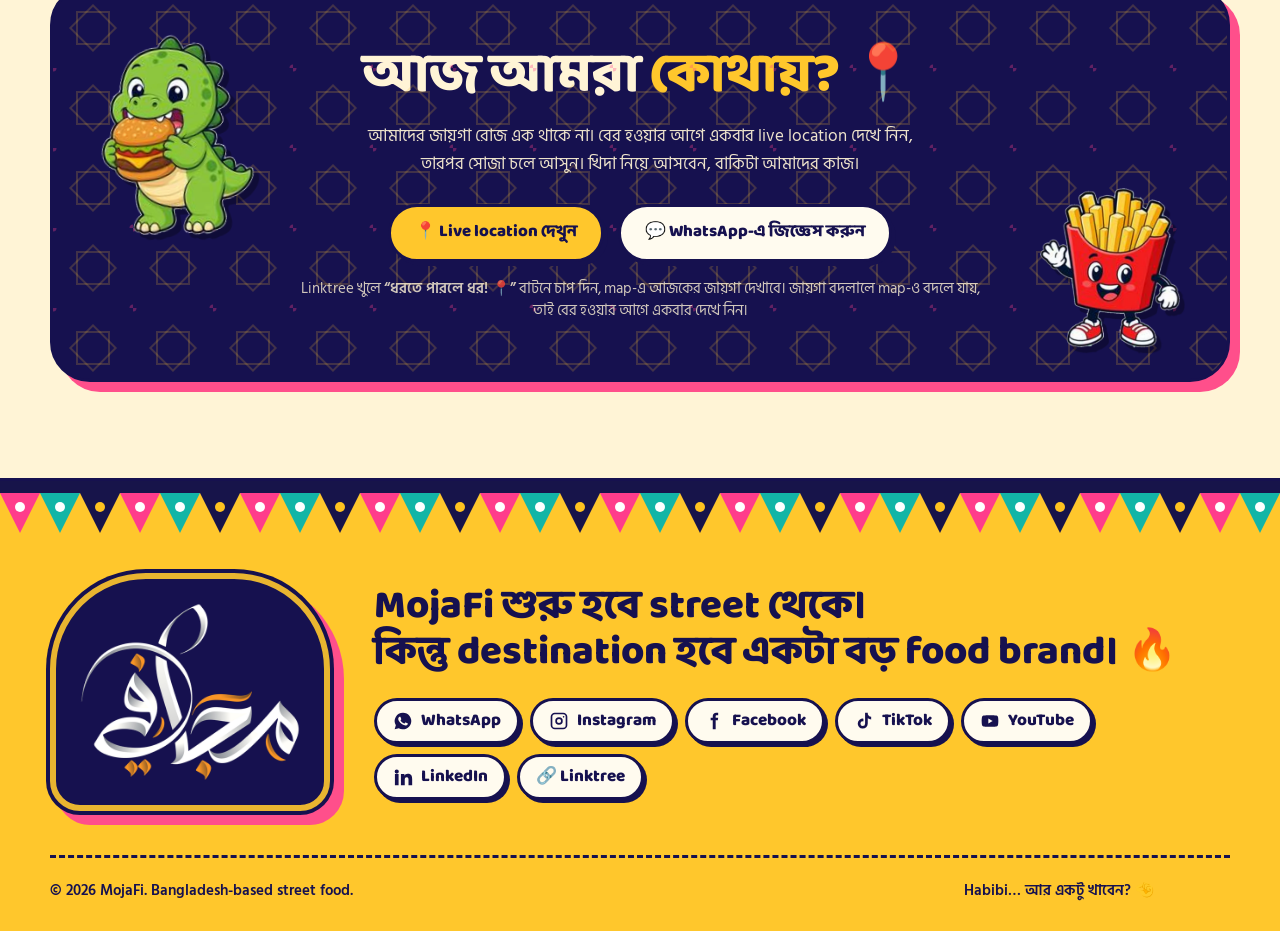
==== commit 913a4afc: "Add files via upload" ====
--- a/index.html
+++ b/index.html
@@ -714,7 +714,7 @@
 <div id="progress"></div>
 <div id="loader" role="status" aria-live="polite" data-v="1">
   <button class="l-skip" id="lSkip" type="button">Skip →</button>
-  <img class="lg" alt="MojaFi">
+  <img class="lg" src="assets/1298fbb300.png" alt="MojaFi">
   <div class="l-stage" aria-hidden="true">
     <svg class="v v1" viewBox="16 36 168 150">
       <g class="all" style="transform-origin:100px 170px">
@@ -778,7 +778,7 @@
       <a href="#fusion">Flavour</a><a href="#homemade">Homemade</a><a href="#menu">Menu</a><a href="#safety">Safety</a><a href="#giving">Giving</a><a href="#journey">Journey</a><a href="#faq">FAQ</a>
     </nav>
     <a href="https://linktr.ee/MojaFi" class="btn btn-p loc-link" target="_blank" rel="noopener">আজ কোথায়? 📍</a>
-    <button class="burger" id="burger" aria-label="Menu" aria-expanded="false"><span></span><span></span><span></span></button>
+    <button type="button" class="burger" id="burger" aria-label="Menu" aria-expanded="false"><span></span><span></span><span></span></button>
   </div>
 </header>
 <div class="mmenu" id="mmenu">
@@ -790,7 +790,7 @@
 <section class="hero">
   <div class="wrap">
     <div>
-      <div class="pill rv"><b class="live">Soon</b> আমরা শীঘ্রই রাস্তায় আসছি, সাথেই থাকুন 👀</div>
+      <div class="pill rv"><b class="live">Live</b> আমরা এখন রাস্তায়, আজ কোথায় আছি দেখে নিন 👀</div>
       <h1 class="rv" style="--d:.08s">খিদা নিয়ে আয়,<br><span class="hl">Taste</span> নিয়ে <span class="u pk">যা!</span></h1>
       <p class="lead rv" style="--d:.16s"><b class="alz" dir="rtl" lang="ar">يلا</b> habibi! MojaFi এনেছে UAE-এর Arabic flavour আর বাংলাদেশের ঝাল-মসলার taste — burger, wrap, momo, noodles, আর এমন কিছু নাম যা শুনলেই খিদা পায়।</p>
       <div class="rotline rv" style="--d:.2s">MojaFi লাগবেই — <span id="rot">exam শেষে 📚</span></div>
@@ -1014,11 +1014,11 @@
     <div class="mas rooster" aria-hidden="true"><img src="assets/0689431221.webp" alt="" loading="lazy" decoding="async"><span class="mbub">ভাই, ডায়েট কাল থেকে!</span></div>
     <div class="title rv"><span class="eyebrow">FAQ</span><h2>প্রশ্ন থাকতেই <span class="acc">পারে</span> 🤔</h2></div>
     <div class="faq-l">
-      <div class="fq rv"><button aria-expanded="false"><span>আজ আপনারা কোথায় আছেন?</span><i class="pm">+</i></button><div class="a"><p>আমাদের জায়গা সবসময় এক থাকে না। প্রতিদিনের live location আমরা Linktree-তে দিই। সেখানে <b>“ধরতে পারলে ধর! 📍”</b> বাটনে চাপ দিলেই map খুলবে। <a class="loc-link" href="https://linktr.ee/MojaFi" target="_blank" rel="noopener"><b>Linktree খুলুন</b></a>, তারপর বের হন।</p></div></div>
-      <div class="fq rv"><button aria-expanded="false"><span>সরাসরি কথা বলতে বা জিজ্ঞেস করতে চাই?</span><i class="pm">+</i></button><div class="a"><p>WhatsApp-এ মেসেজ করুন (+880 1846-829909), অথবা Instagram আর Facebook-এ আমাদের পেজে। আমরা উত্তর দেব।</p></div></div>
-      <div class="fq rv"><button aria-expanded="false"><span>খাবার কি শুধু Arabic না শুধু Bangladeshi?</span><i class="pm">+</i></button><div class="a"><p>কোনোটাই না — দুটোর mix। Format modern street food, কিন্তু flavour-এ থাকে UAE আর বাংলাদেশ দুটোই।</p></div></div>
-      <div class="fq rv"><button aria-expanded="false"><span>সবকিছু কি আপনারা নিজেরা বানান?</span><i class="pm">+</i></button><div class="a"><p>যা কাঁচা উপাদান থেকে বানানো সম্ভব, সেটা আমরা নিজেরাই বানাই — প্রায় ৯০%। যেমন দুধ থেকে চিজ, noodles, momo-র ডো ও ফিলিং, burger-এর bun, wrap আর egg roll-এর রুটি, sauce, মশলা mix আর সেরা মানের chicken/beef-এর sausage। রান্নায় ব্যবহার করি পাহাড়ি লবণ।</p></div></div>
-      <div class="fq rv"><button aria-expanded="false"><span>MojaFi কাদের জন্য?</span><i class="pm">+</i></button><div class="a"><p>Students এবং young food-lovers আমাদের প্রথম priority — affordable, bold, আর social-media-friendly।</p></div></div>
+      <div class="fq rv"><button type="button" aria-expanded="false"><span>আজ আপনারা কোথায় আছেন?</span><i class="pm">+</i></button><div class="a"><p>আমাদের জায়গা সবসময় এক থাকে না। প্রতিদিনের live location আমরা Linktree-তে দিই। সেখানে <b>“ধরতে পারলে ধর! 📍”</b> বাটনে চাপ দিলেই map খুলবে। <a class="loc-link" href="https://linktr.ee/MojaFi" target="_blank" rel="noopener"><b>Linktree খুলুন</b></a>, তারপর বের হন।</p></div></div>
+      <div class="fq rv"><button type="button" aria-expanded="false"><span>সরাসরি কথা বলতে বা জিজ্ঞেস করতে চাই?</span><i class="pm">+</i></button><div class="a"><p>WhatsApp-এ মেসেজ করুন (+880 1846-829909), অথবা Instagram আর Facebook-এ আমাদের পেজে। আমরা উত্তর দেব।</p></div></div>
+      <div class="fq rv"><button type="button" aria-expanded="false"><span>খাবার কি শুধু Arabic না শুধু Bangladeshi?</span><i class="pm">+</i></button><div class="a"><p>কোনোটাই না — দুটোর mix। Format modern street food, কিন্তু flavour-এ থাকে UAE আর বাংলাদেশ দুটোই।</p></div></div>
+      <div class="fq rv"><button type="button" aria-expanded="false"><span>সবকিছু কি আপনারা নিজেরা বানান?</span><i class="pm">+</i></button><div class="a"><p>যা কাঁচা উপাদান থেকে বানানো সম্ভব, সেটা আমরা নিজেরাই বানাই — প্রায় ৯০%। যেমন দুধ থেকে চিজ, noodles, momo-র ডো ও ফিলিং, burger-এর bun, wrap আর egg roll-এর রুটি, sauce, মশলা mix আর সেরা মানের chicken/beef-এর sausage। রান্নায় ব্যবহার করি পাহাড়ি লবণ।</p></div></div>
+      <div class="fq rv"><button type="button" aria-expanded="false"><span>MojaFi কাদের জন্য?</span><i class="pm">+</i></button><div class="a"><p>Students এবং young food-lovers আমাদের প্রথম priority — affordable, bold, আর social-media-friendly।</p></div></div>
     </div>
   </div>
 </section>
@@ -1060,11 +1060,11 @@
 </footer>
 
 <button type="button" class="totop" id="toTop" aria-label="উপরে যান"><svg class="ttr" viewBox="0 0 56 56"><circle cx="28" cy="28" r="25"/></svg><span class="rk" aria-hidden="true">🚀</span><span class="ttb" id="ttB" aria-hidden="true">উপরে চল বস 🚀</span></button>
-<a href="https://wa.me/8801846829909" class="fab" target="_blank" rel="noopener" aria-label="WhatsApp-এ মেসেজ করুন"><svg viewBox="0 0 24 24"><path d="M12 2a10 10 0 0 0-8.600 15.100L2 22l5-1.300A10 10 0 1 0 12 2zm5.200 14.100c-.2.600-1.300 1.200-1.800 1.200-.5.100-1 .2-3.300-.7-2.800-1.100-4.600-4-4.700-4.200-.1-.2-1.100-1.500-1.100-2.800s.7-2 1-2.300c.2-.3.500-.3.700-.3h.5c.2 0 .4 0 .6.500l.8 2c.1.200.1.300 0 .5l-.3.400-.4.500c-.1.100-.3.300-.1.600.2.300.8 1.300 1.700 2.100 1.200 1 2.100 1.300 2.400 1.500.3.100.5.100.6-.1l.9-1.100c.2-.3.400-.2.600-.1l1.900.9c.3.100.5.200.5.300.1.200.1.800-.1 1.400z"/></svg></a>
+<aside aria-label="WhatsApp চ্যাট"><a href="https://wa.me/8801846829909" class="fab" target="_blank" rel="noopener" aria-label="WhatsApp-এ মেসেজ করুন"><svg viewBox="0 0 24 24"><path d="M12 2a10 10 0 0 0-8.600 15.100L2 22l5-1.300A10 10 0 1 0 12 2zm5.200 14.100c-.2.600-1.300 1.200-1.800 1.200-.5.100-1 .2-3.300-.7-2.800-1.100-4.600-4-4.700-4.200-.1-.2-1.100-1.500-1.100-2.800s.7-2 1-2.300c.2-.3.500-.3.700-.3h.5c.2 0 .4 0 .6.500l.8 2c.1.200.1.300 0 .5l-.3.400-.4.500c-.1.100-.3.300-.1.600.2.300.8 1.300 1.700 2.100 1.200 1 2.100 1.300 2.400 1.500.3.100.5.100.6-.1l.9-1.100c.2-.3.400-.2.600-.1l1.900.9c.3.100.5.200.5.300.1.200.1.800-.1 1.400z"/></svg></a></aside>
 
 <div class="ov" id="ov" role="dialog" aria-modal="true" aria-labelledby="mName">
   <div class="modal">
-    <div class="m-top" id="mTop"><button class="m-x" id="mX" aria-label="Close">✕</button><div class="emo" id="mEmo"></div></div>
+    <div class="m-top" id="mTop"><button type="button" class="m-x" id="mX" aria-label="Close">✕</button><div class="emo" id="mEmo"></div></div>
     <div class="m-body">
       <div class="cat"><span id="mCat"></span></div><h3 id="mName"></h3><p class="d" id="mDesc"></p>
       <div class="hmrow" id="mHmRow"><h4>🤲 এতে যা আমরা নিজেরা বানাই</h4><ul id="mHm"></ul></div>
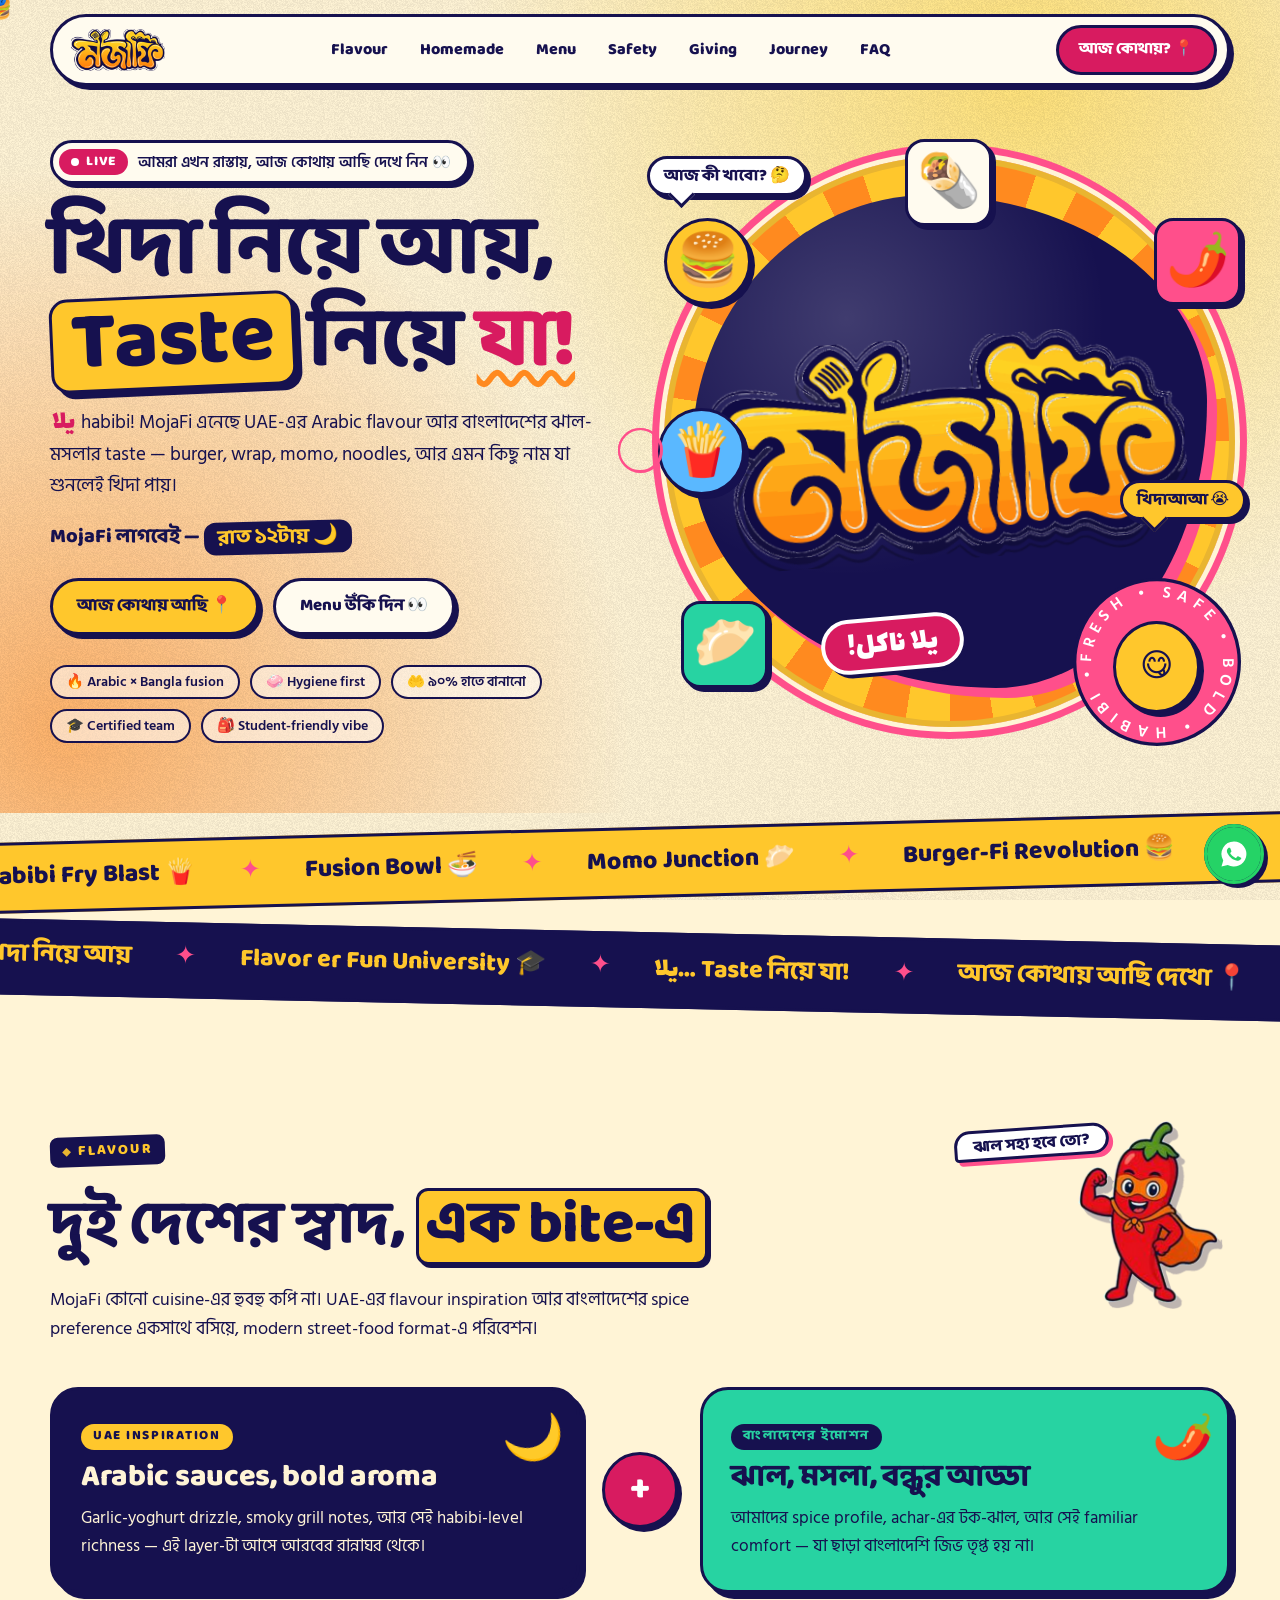
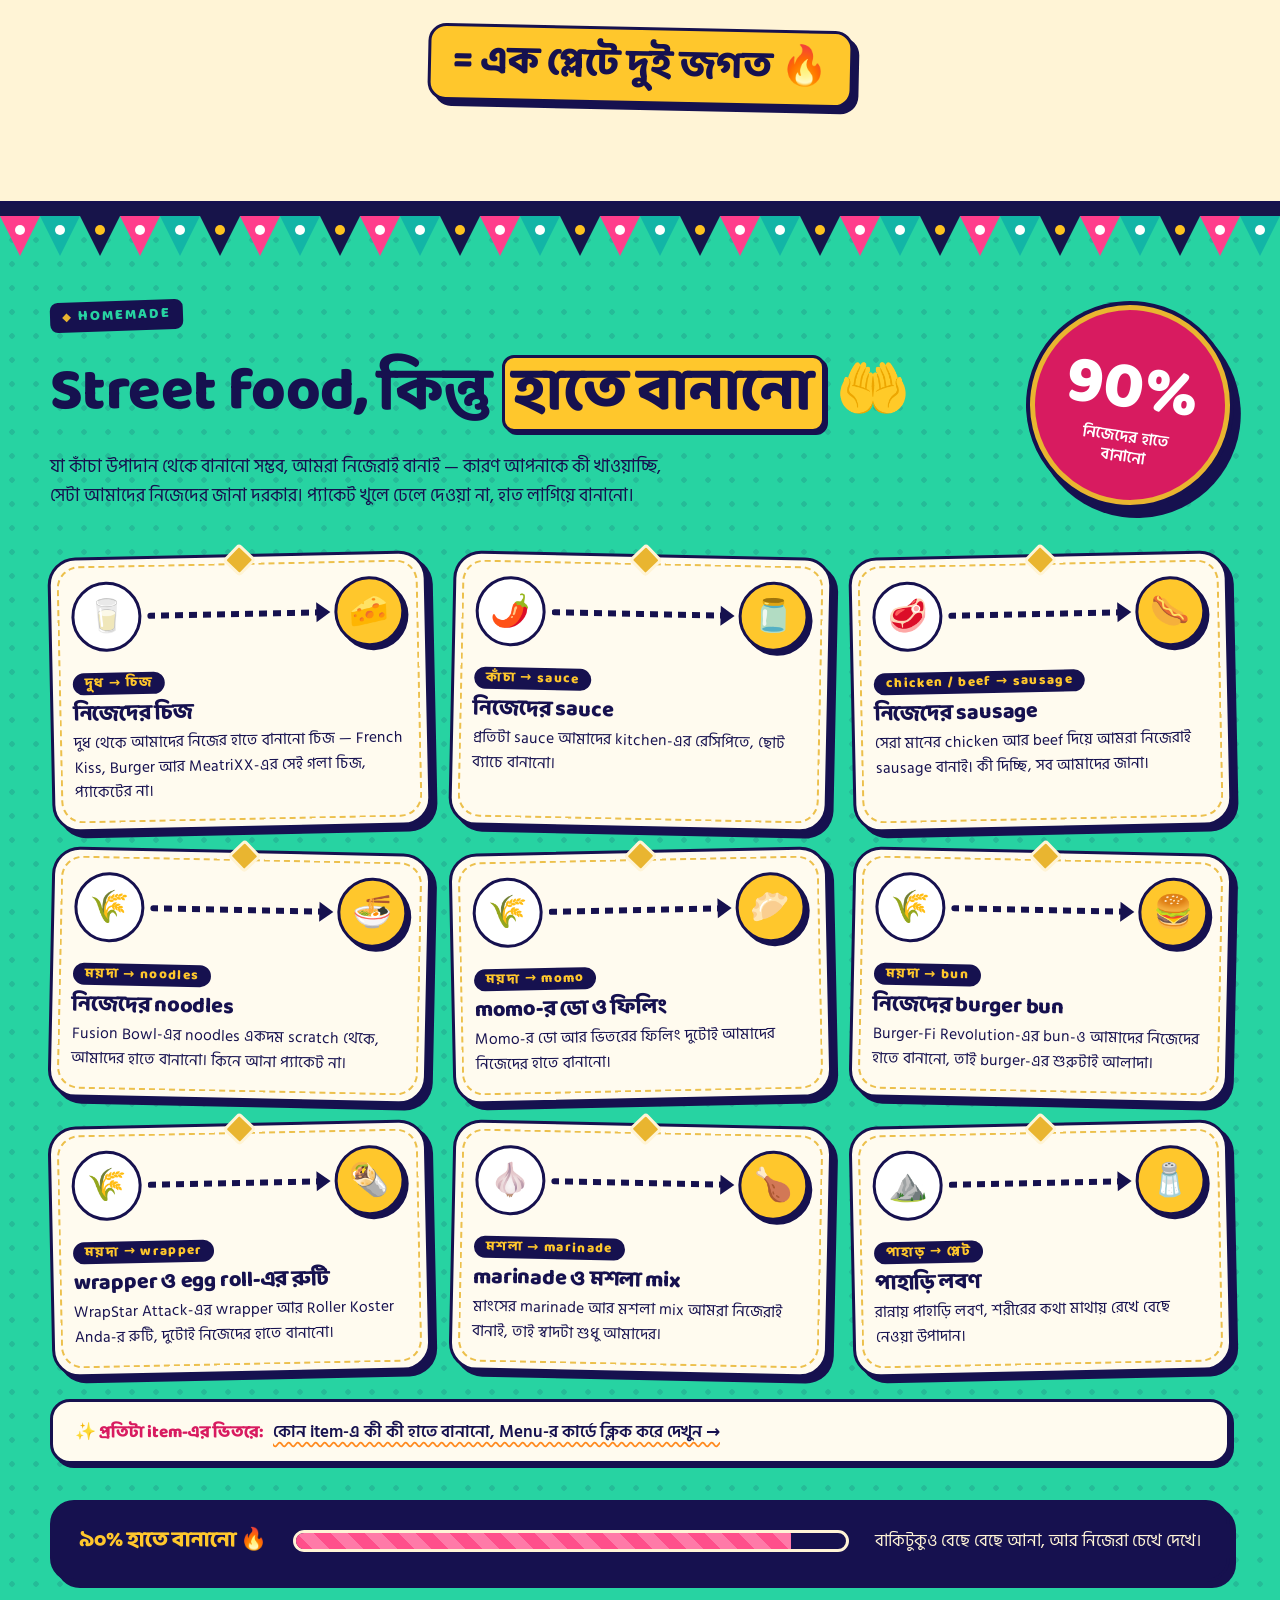
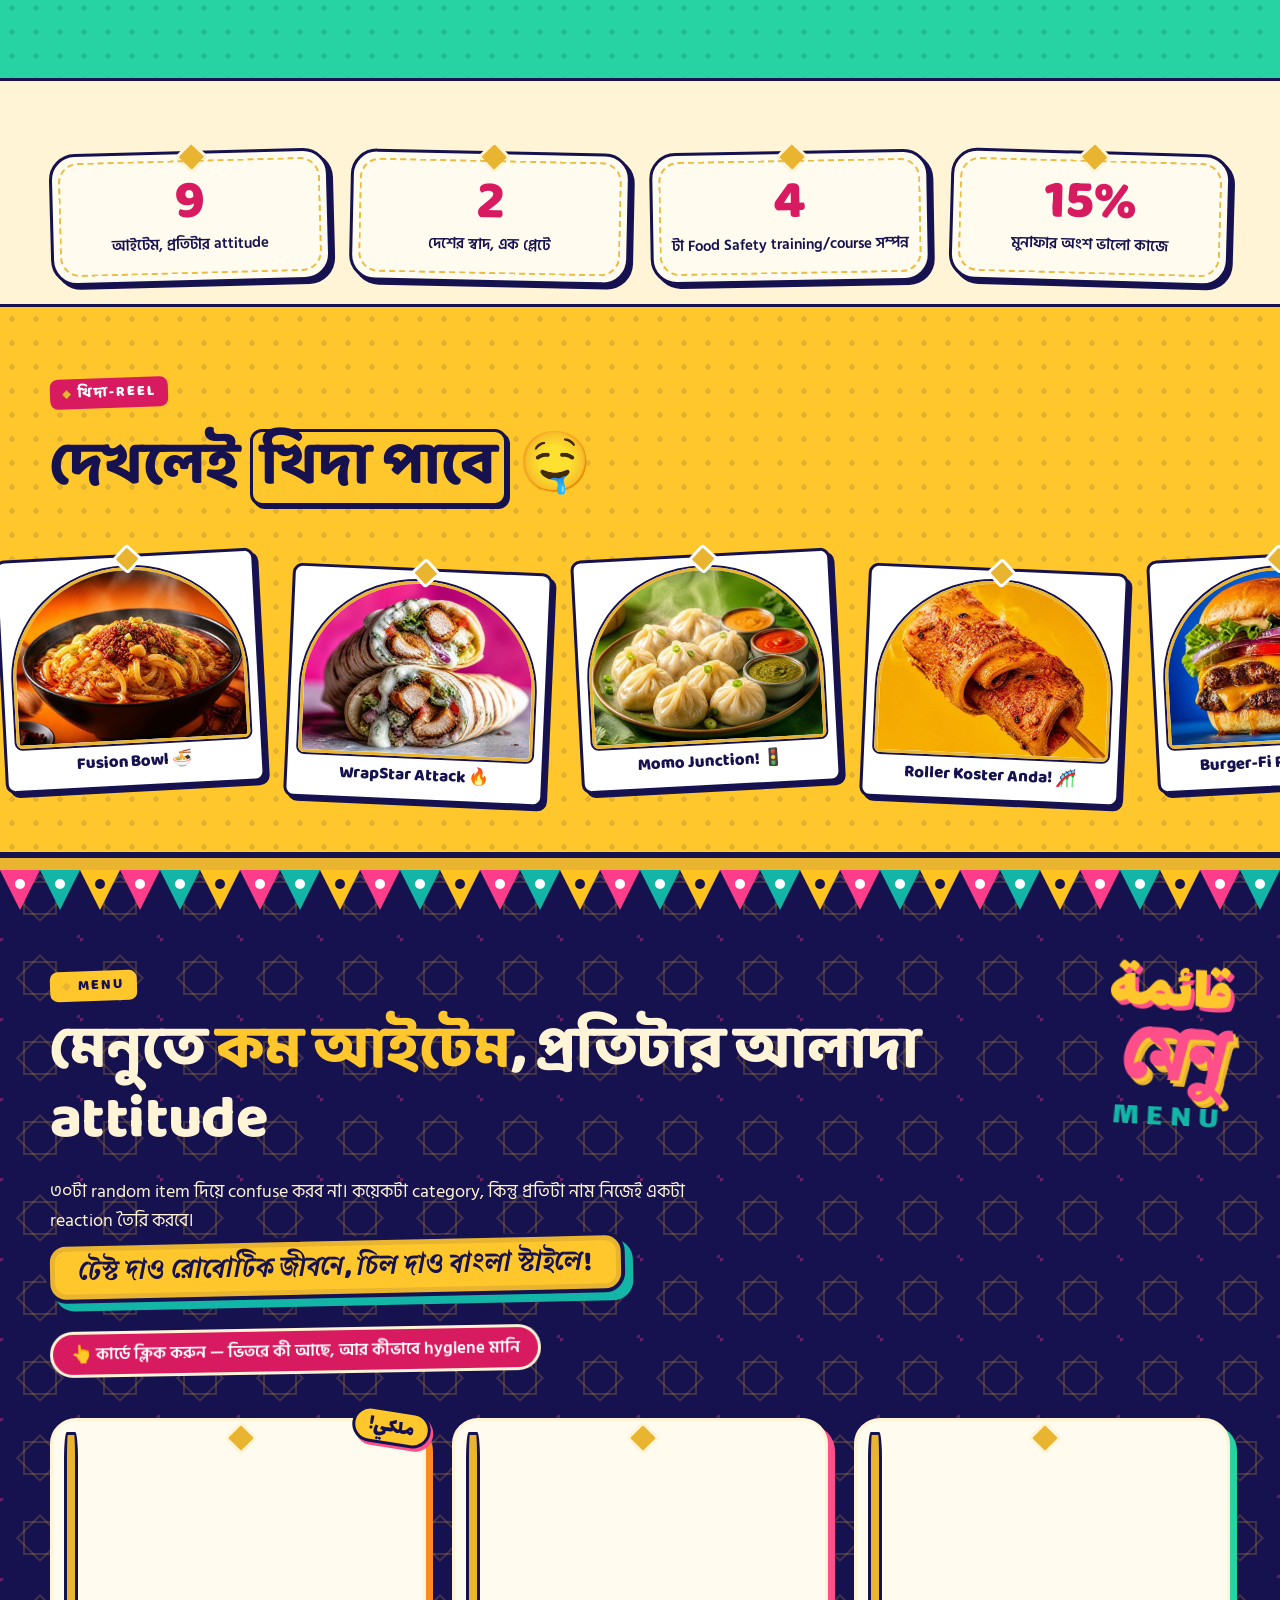
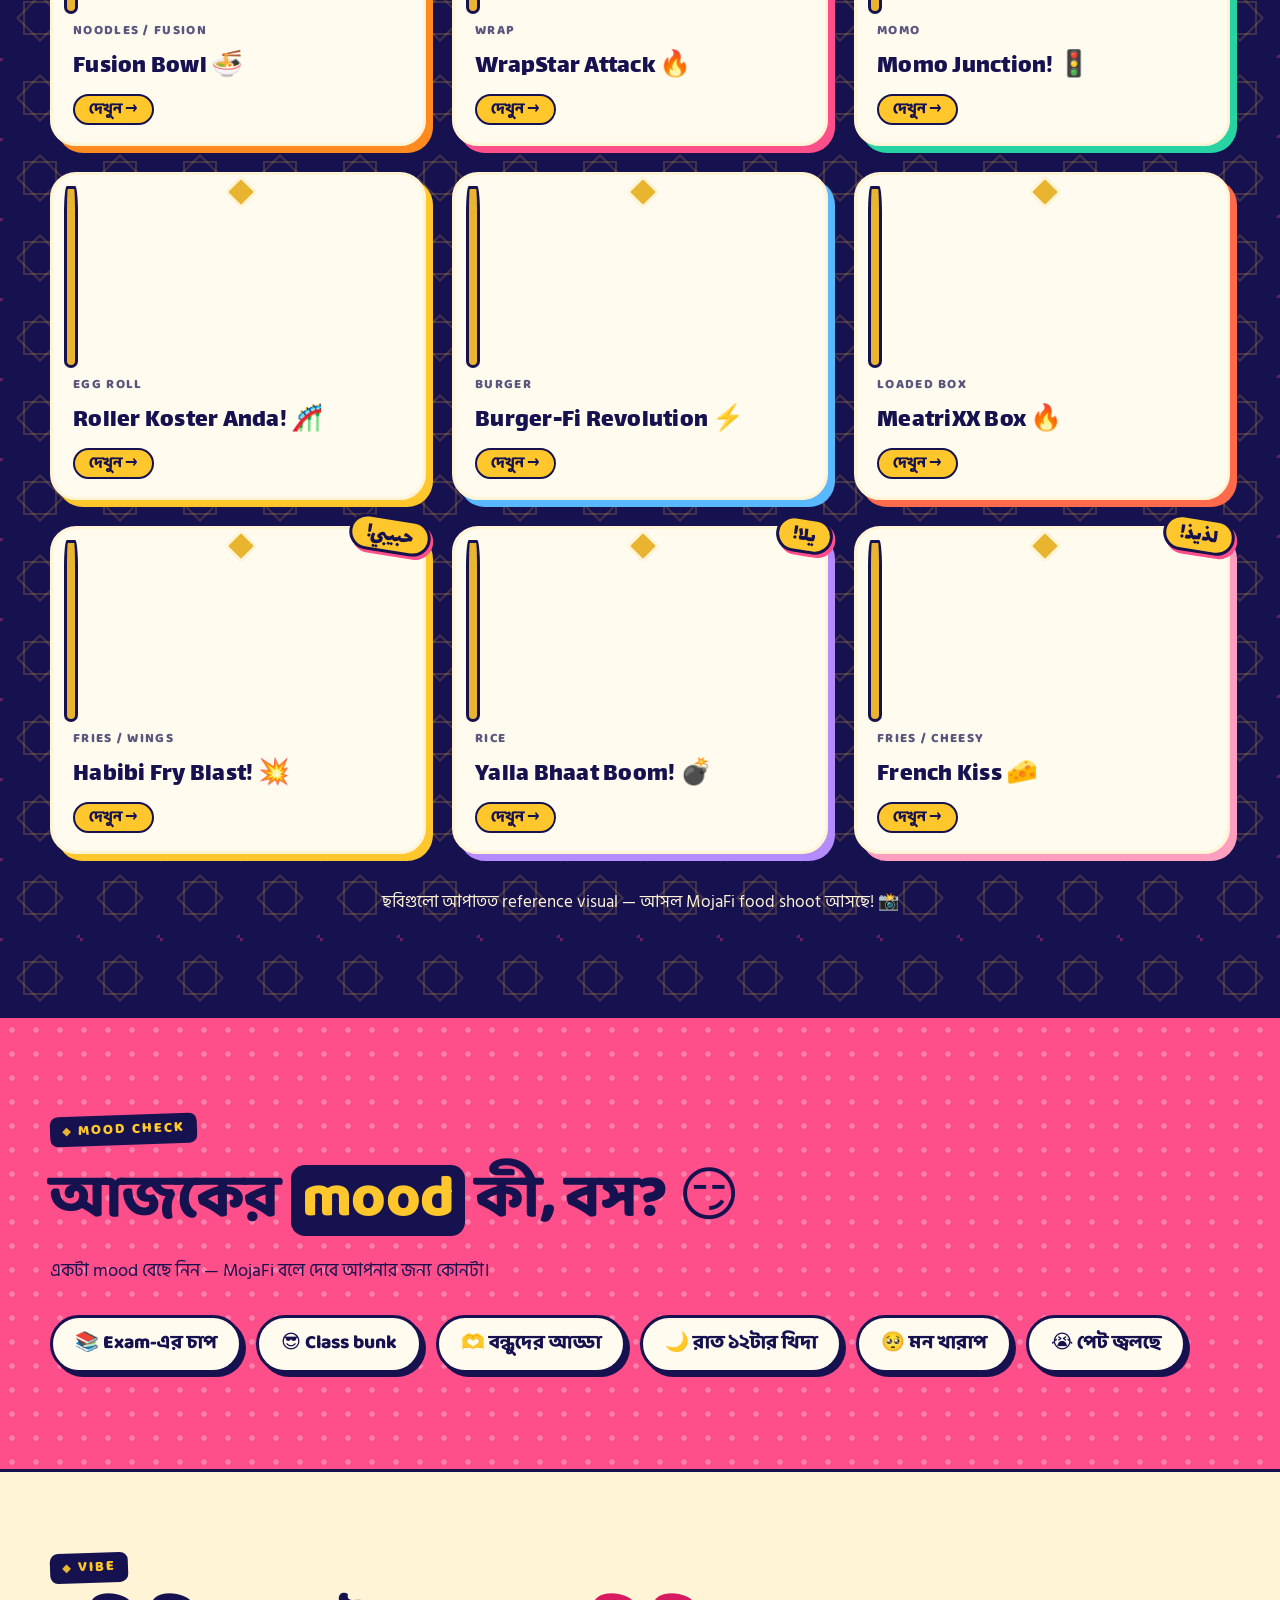
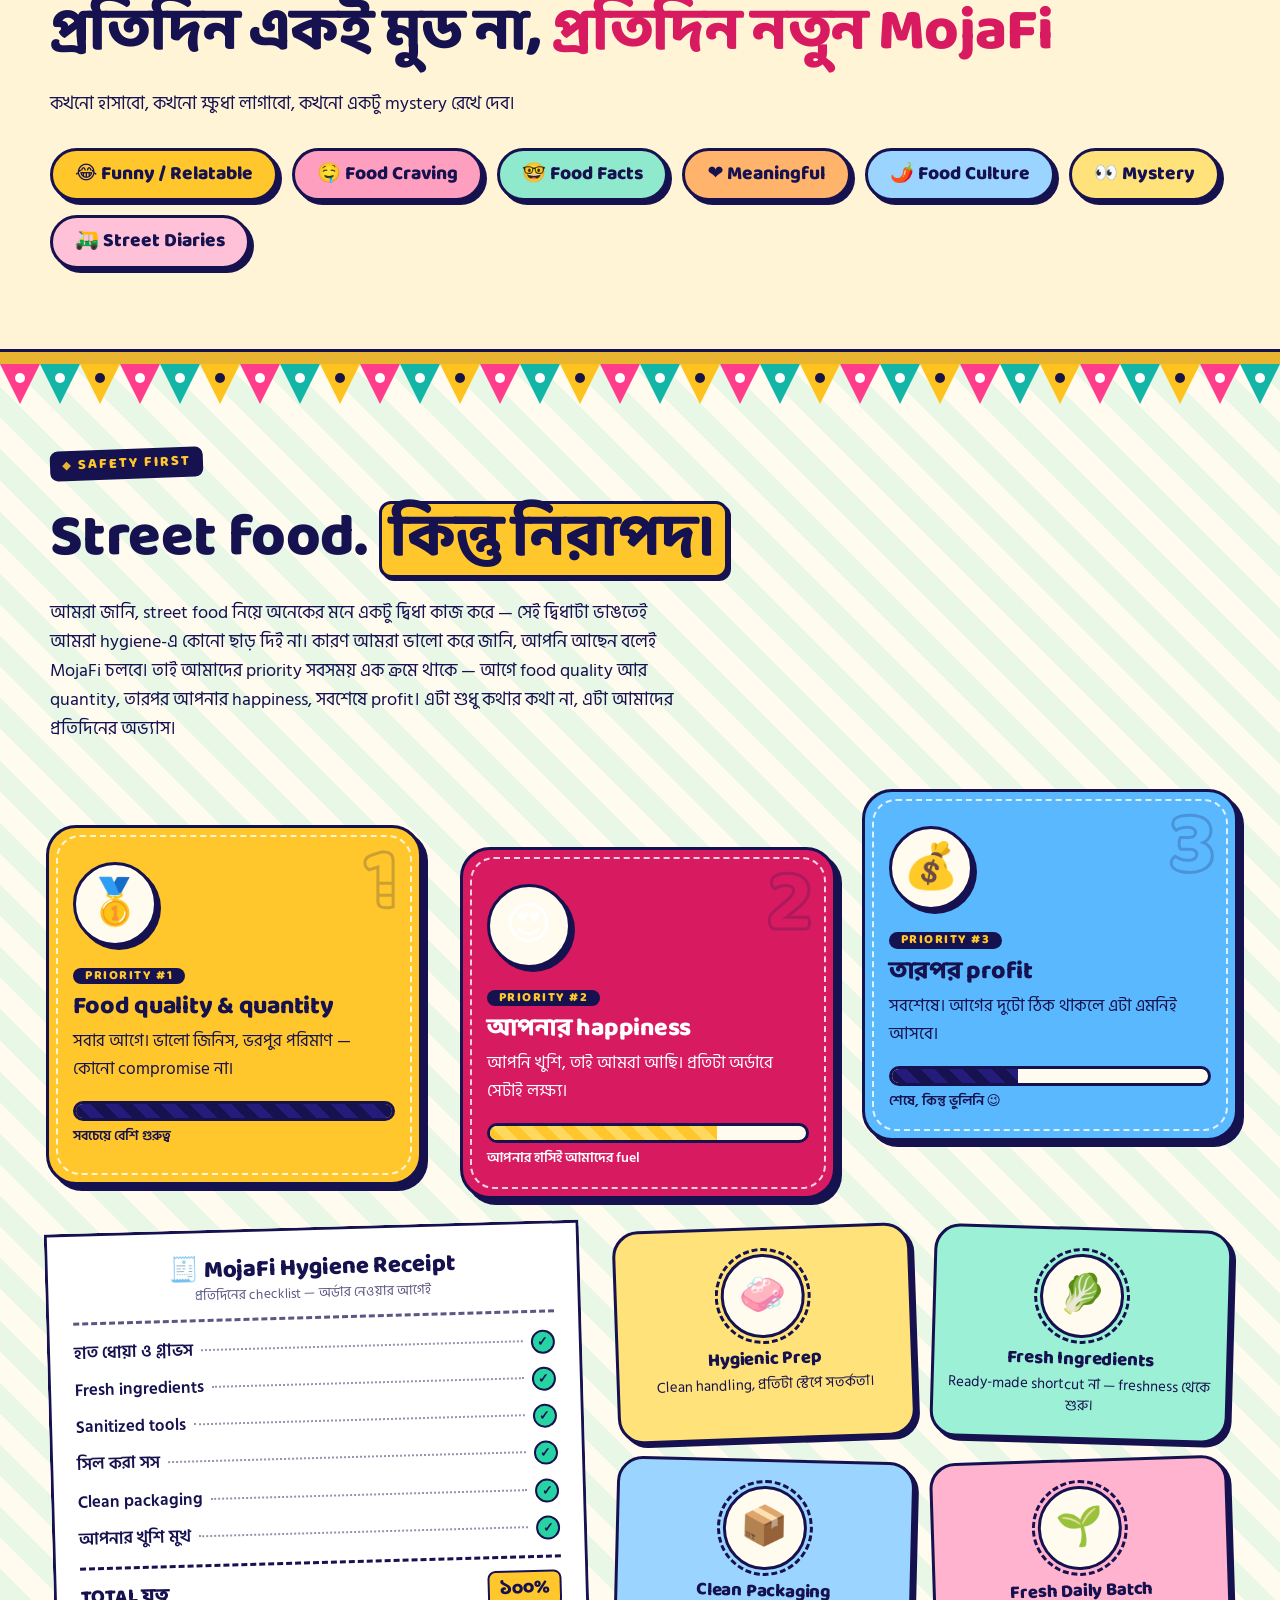
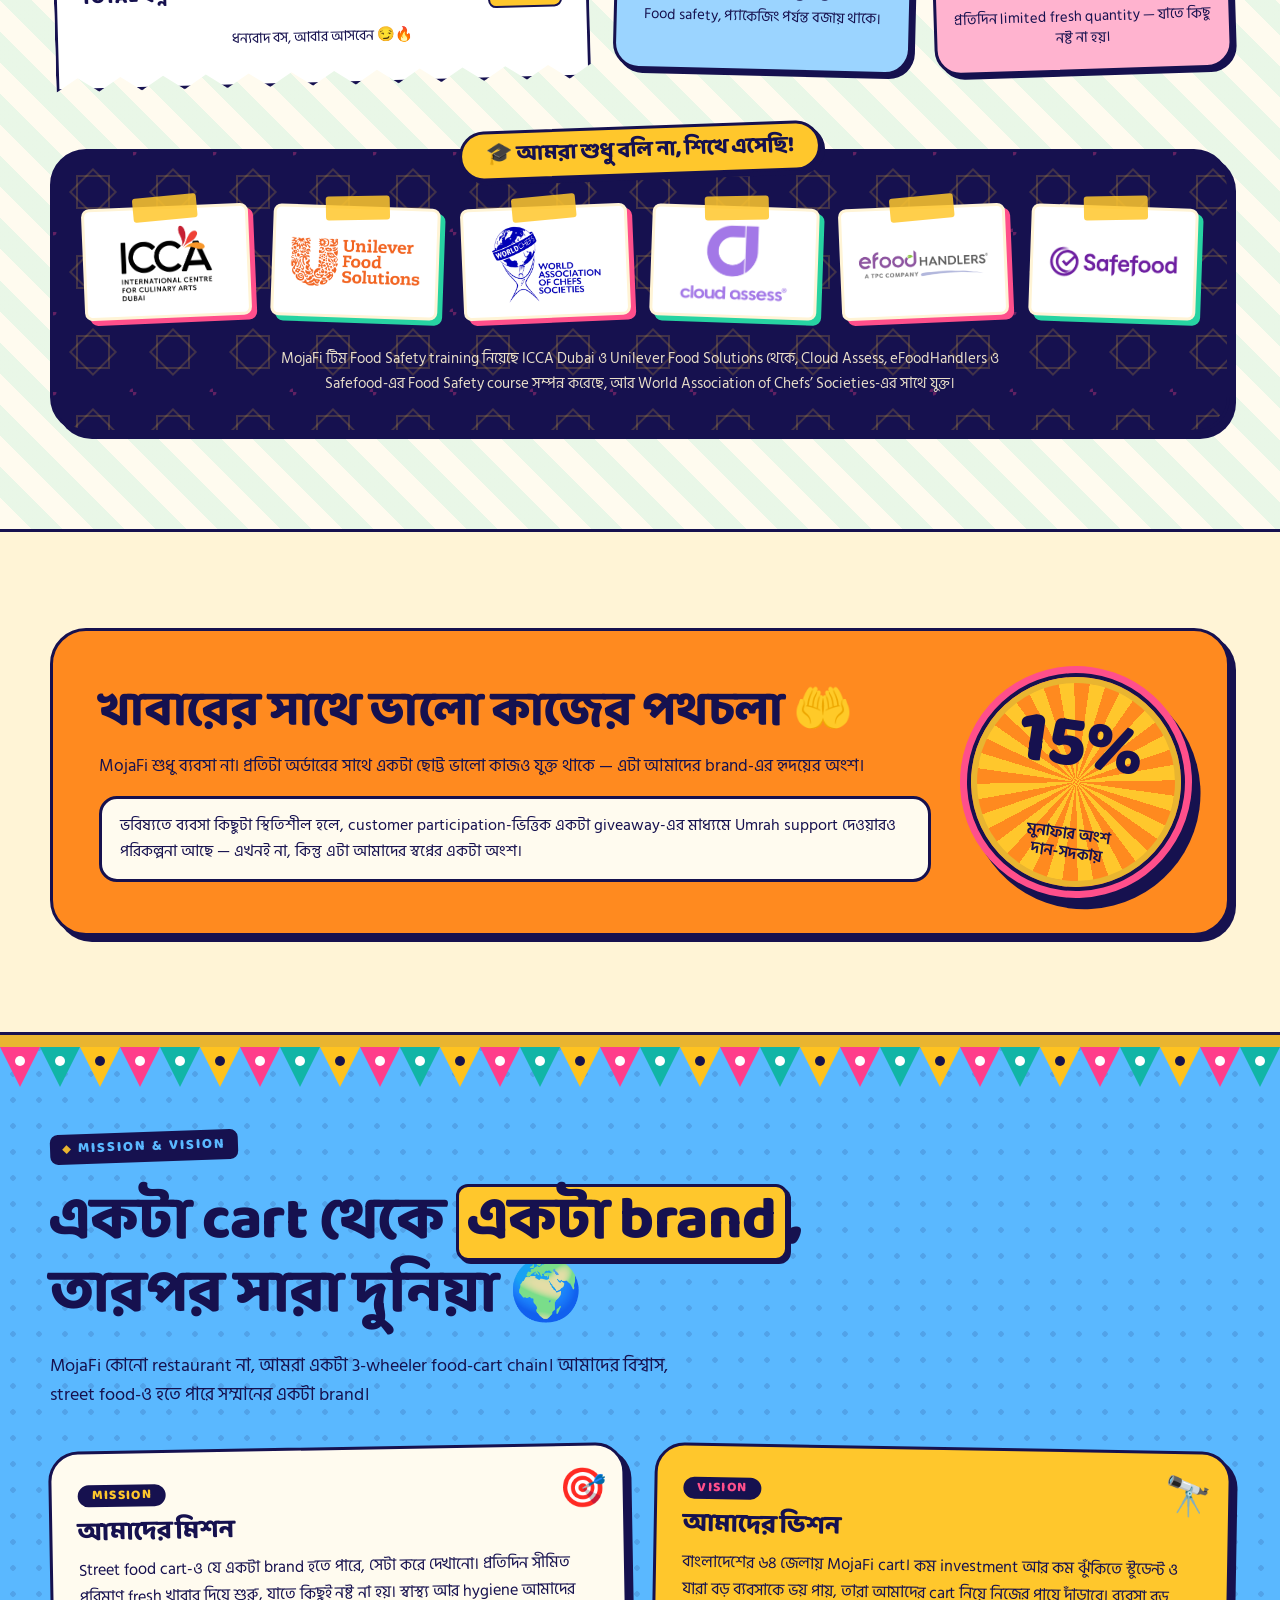
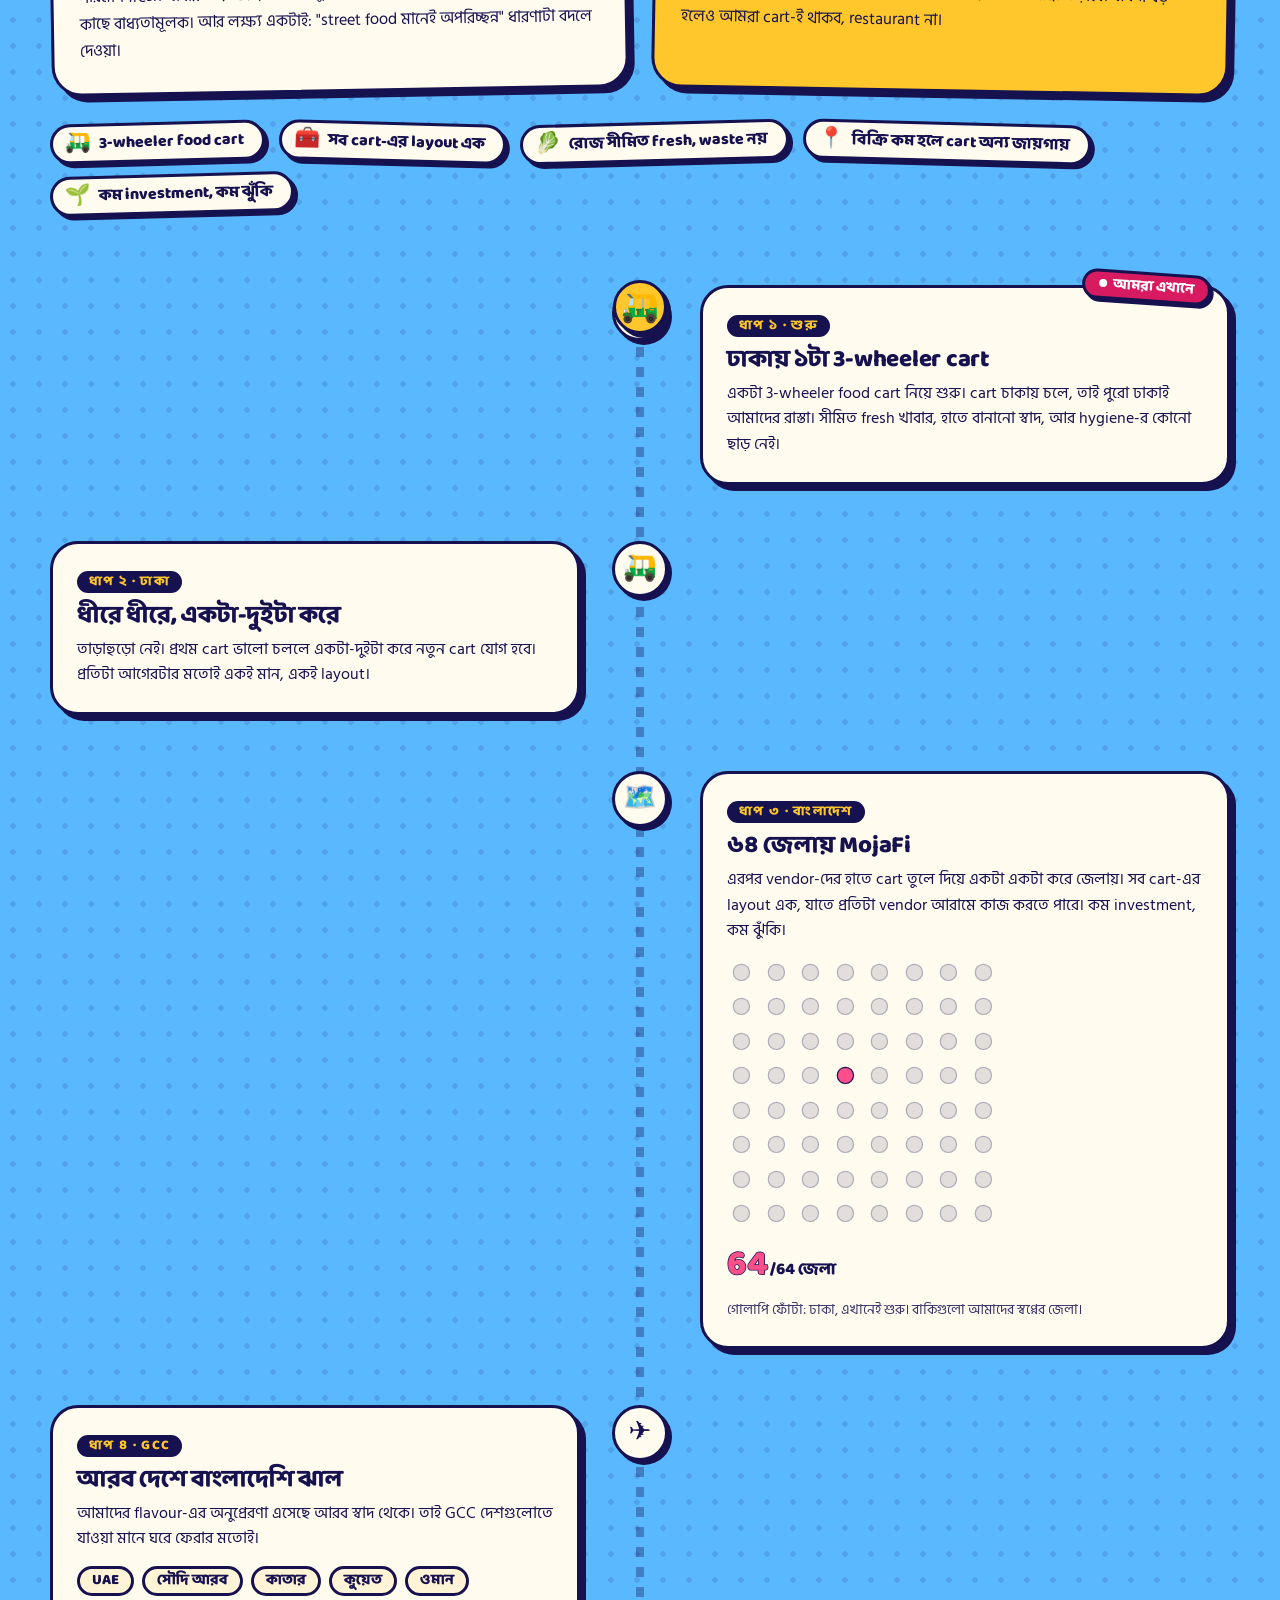
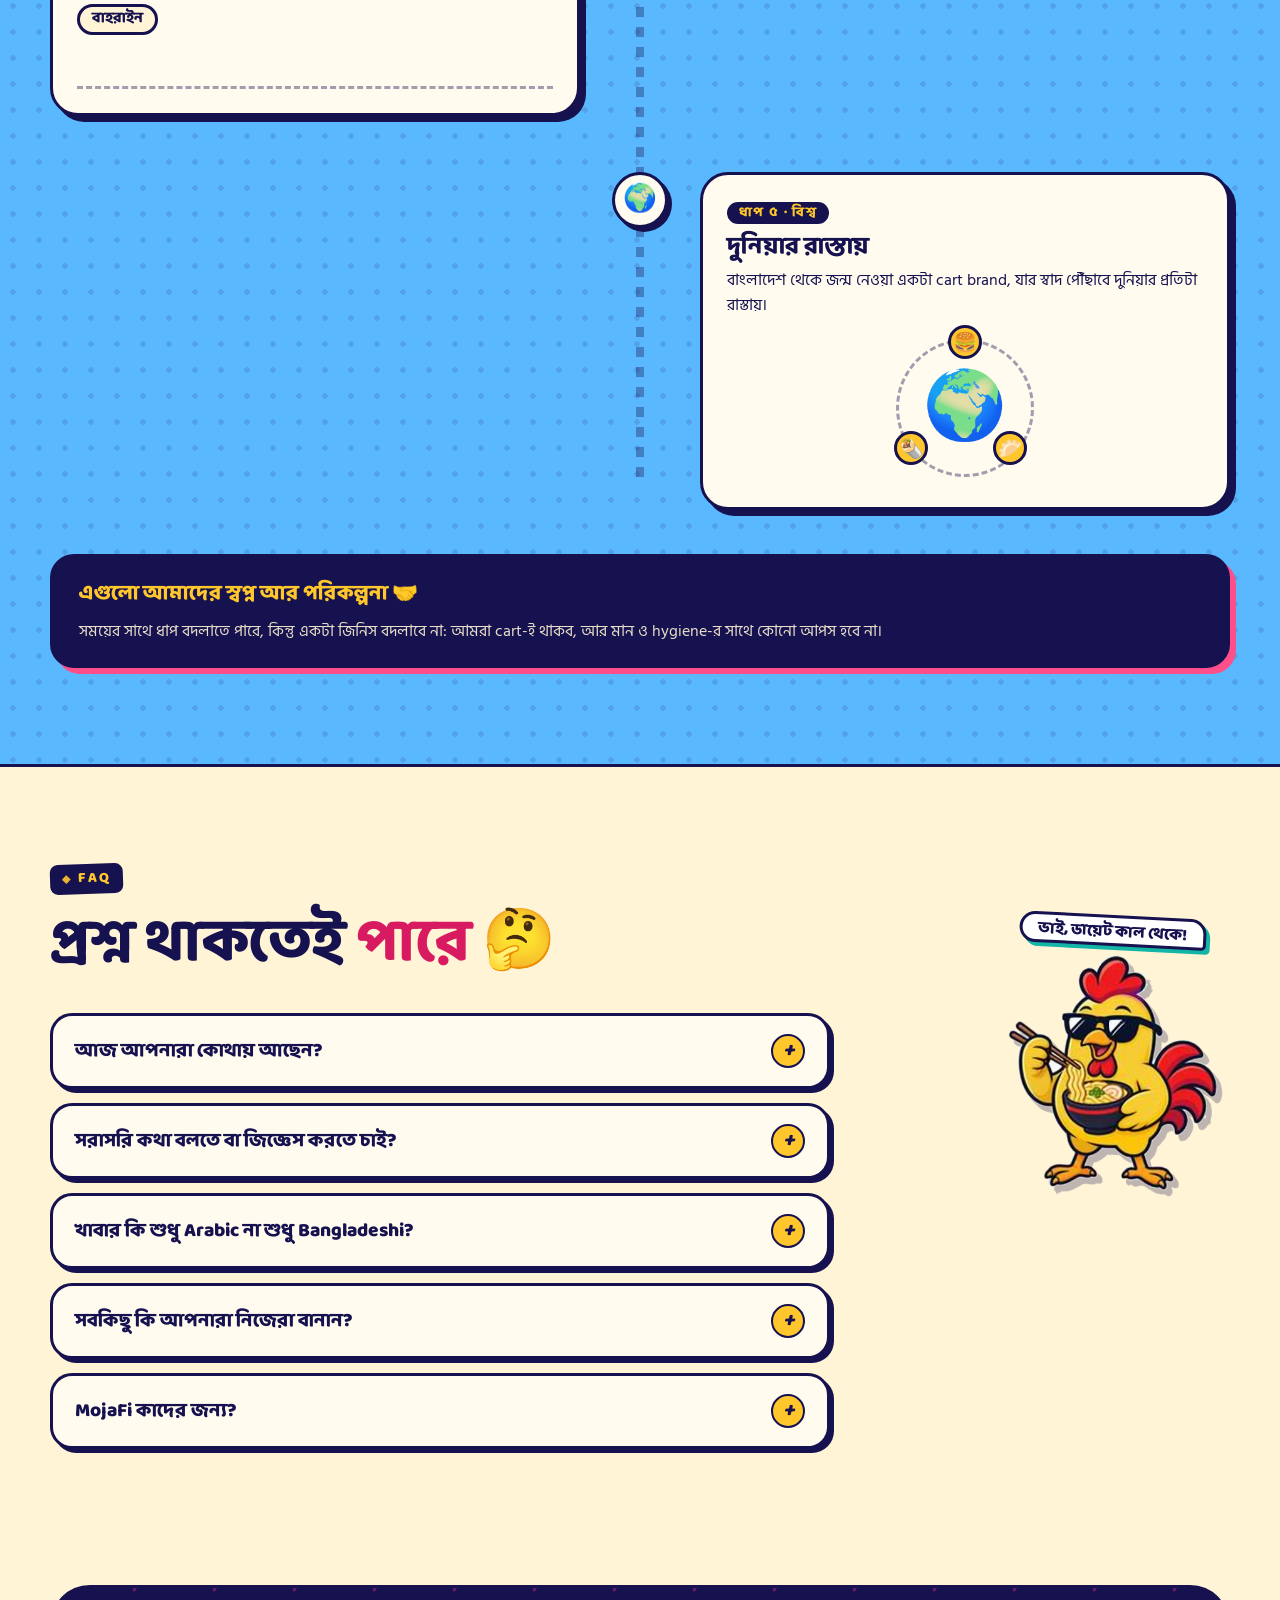
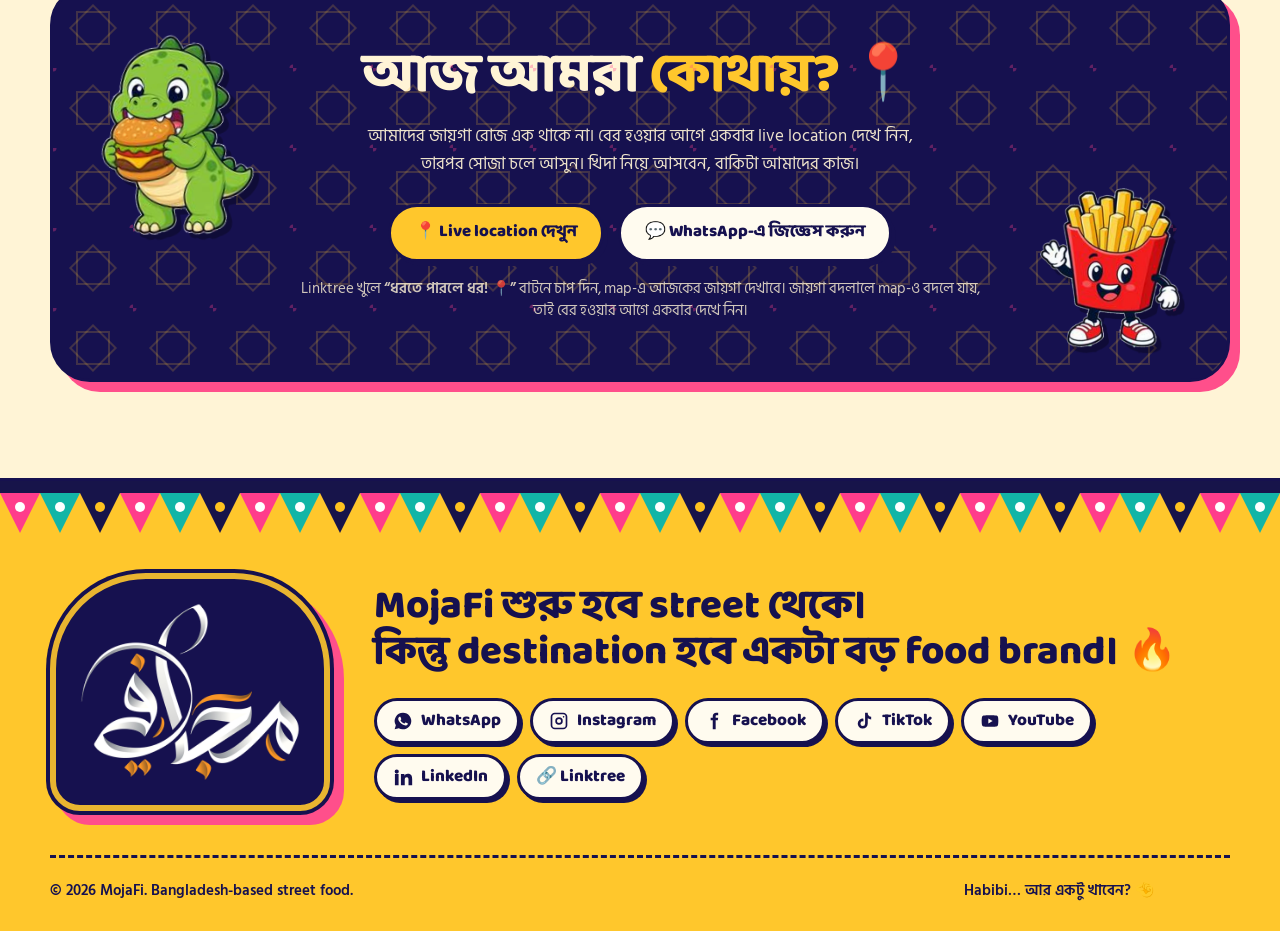
==== commit 8b909c83: "Add files via upload" ====
--- a/index.html
+++ b/index.html
@@ -869,10 +869,10 @@
 </section>
 
 <section class="cntw"><div class="wrap"><div class="counts">
-  <div class="cnt rv pop"><strong data-count="9">0</strong><span>আইটেম, প্রতিটার attitude</span></div>
-  <div class="cnt rv pop" style="--d:.08s"><strong data-count="2">0</strong><span>দেশের স্বাদ, এক প্লেটে</span></div>
-  <div class="cnt rv pop" style="--d:.16s"><strong data-count="4">0</strong><span>টা Food Safety training/course সম্পন্ন</span></div>
-  <div class="cnt rv pop" style="--d:.24s"><strong data-count="15" data-suf="%">0</strong><span>মুনাফার অংশ ভালো কাজে</span></div>
+  <div class="cnt rv pop"><strong data-count="9">9</strong><span>আইটেম, প্রতিটার attitude</span></div>
+  <div class="cnt rv pop" style="--d:.08s"><strong data-count="2">2</strong><span>দেশের স্বাদ, এক প্লেটে</span></div>
+  <div class="cnt rv pop" style="--d:.16s"><strong data-count="4">4</strong><span>টা Food Safety training/course সম্পন্ন</span></div>
+  <div class="cnt rv pop" style="--d:.24s"><strong data-count="15" data-suf="%">15%</strong><span>মুনাফার অংশ ভালো কাজে</span></div>
 </div></div></section>
 
 <section class="reel" id="reel" aria-label="Food reel">
@@ -997,7 +997,7 @@
       <div class="st rv"><div class="nd" aria-hidden="true">🛺</div><div class="sc"><span class="tg">ধাপ ২ · ঢাকা</span><h3>ধীরে ধীরে, একটা-দুইটা করে</h3><p>তাড়াহুড়ো নেই। প্রথম cart ভালো চললে একটা-দুইটা করে নতুন cart যোগ হবে। প্রতিটা আগেরটার মতোই একই মান, একই layout।</p></div></div>
       <div class="st rv"><div class="nd" aria-hidden="true">🗺️</div><div class="sc"><span class="tg">ধাপ ৩ · বাংলাদেশ</span><h3>৬৪ জেলায় MojaFi</h3><p>এরপর vendor-দের হাতে cart তুলে দিয়ে একটা একটা করে জেলায়। সব cart-এর layout এক, যাতে প্রতিটা vendor আরামে কাজ করতে পারে। কম investment, কম ঝুঁকি।</p>
         <div class="dots" aria-hidden="true"><i style="--i:0"></i><i style="--i:1"></i><i style="--i:2"></i><i style="--i:3"></i><i style="--i:4"></i><i style="--i:5"></i><i style="--i:6"></i><i style="--i:7"></i><i style="--i:8"></i><i style="--i:9"></i><i style="--i:10"></i><i style="--i:11"></i><i style="--i:12"></i><i style="--i:13"></i><i style="--i:14"></i><i style="--i:15"></i><i style="--i:16"></i><i style="--i:17"></i><i style="--i:18"></i><i style="--i:19"></i><i style="--i:20"></i><i style="--i:21"></i><i style="--i:22"></i><i style="--i:23"></i><i style="--i:24"></i><i style="--i:25"></i><i style="--i:26"></i><i style="--i:27" class="dh"></i><i style="--i:28"></i><i style="--i:29"></i><i style="--i:30"></i><i style="--i:31"></i><i style="--i:32"></i><i style="--i:33"></i><i style="--i:34"></i><i style="--i:35"></i><i style="--i:36"></i><i style="--i:37"></i><i style="--i:38"></i><i style="--i:39"></i><i style="--i:40"></i><i style="--i:41"></i><i style="--i:42"></i><i style="--i:43"></i><i style="--i:44"></i><i style="--i:45"></i><i style="--i:46"></i><i style="--i:47"></i><i style="--i:48"></i><i style="--i:49"></i><i style="--i:50"></i><i style="--i:51"></i><i style="--i:52"></i><i style="--i:53"></i><i style="--i:54"></i><i style="--i:55"></i><i style="--i:56"></i><i style="--i:57"></i><i style="--i:58"></i><i style="--i:59"></i><i style="--i:60"></i><i style="--i:61"></i><i style="--i:62"></i><i style="--i:63"></i></div>
-        <div class="cn64"><strong class="jn64" data-count="64">0</strong>/64 জেলা</div>
+        <div class="cn64"><strong class="jn64" data-count="64">64</strong>/64 জেলা</div>
         <div class="legend">গোলাপি ফোঁটা: ঢাকা, এখানেই শুরু। বাকিগুলো আমাদের স্বপ্নের জেলা।</div></div></div>
       <div class="st rv"><div class="nd" aria-hidden="true">✈️</div><div class="sc"><span class="tg">ধাপ ৪ · GCC</span><h3>আরব দেশে বাংলাদেশি ঝাল</h3><p>আমাদের flavour-এর অনুপ্রেরণা এসেছে আরব স্বাদ থেকে। তাই GCC দেশগুলোতে যাওয়া মানে ঘরে ফেরার মতোই।</p>
         <div class="gcc"><span style="--i:0">UAE</span><span style="--i:1">সৌদি আরব</span><span style="--i:2">কাতার</span><span style="--i:3">কুয়েত</span><span style="--i:4">ওমান</span><span style="--i:5">বাহরাইন</span></div>
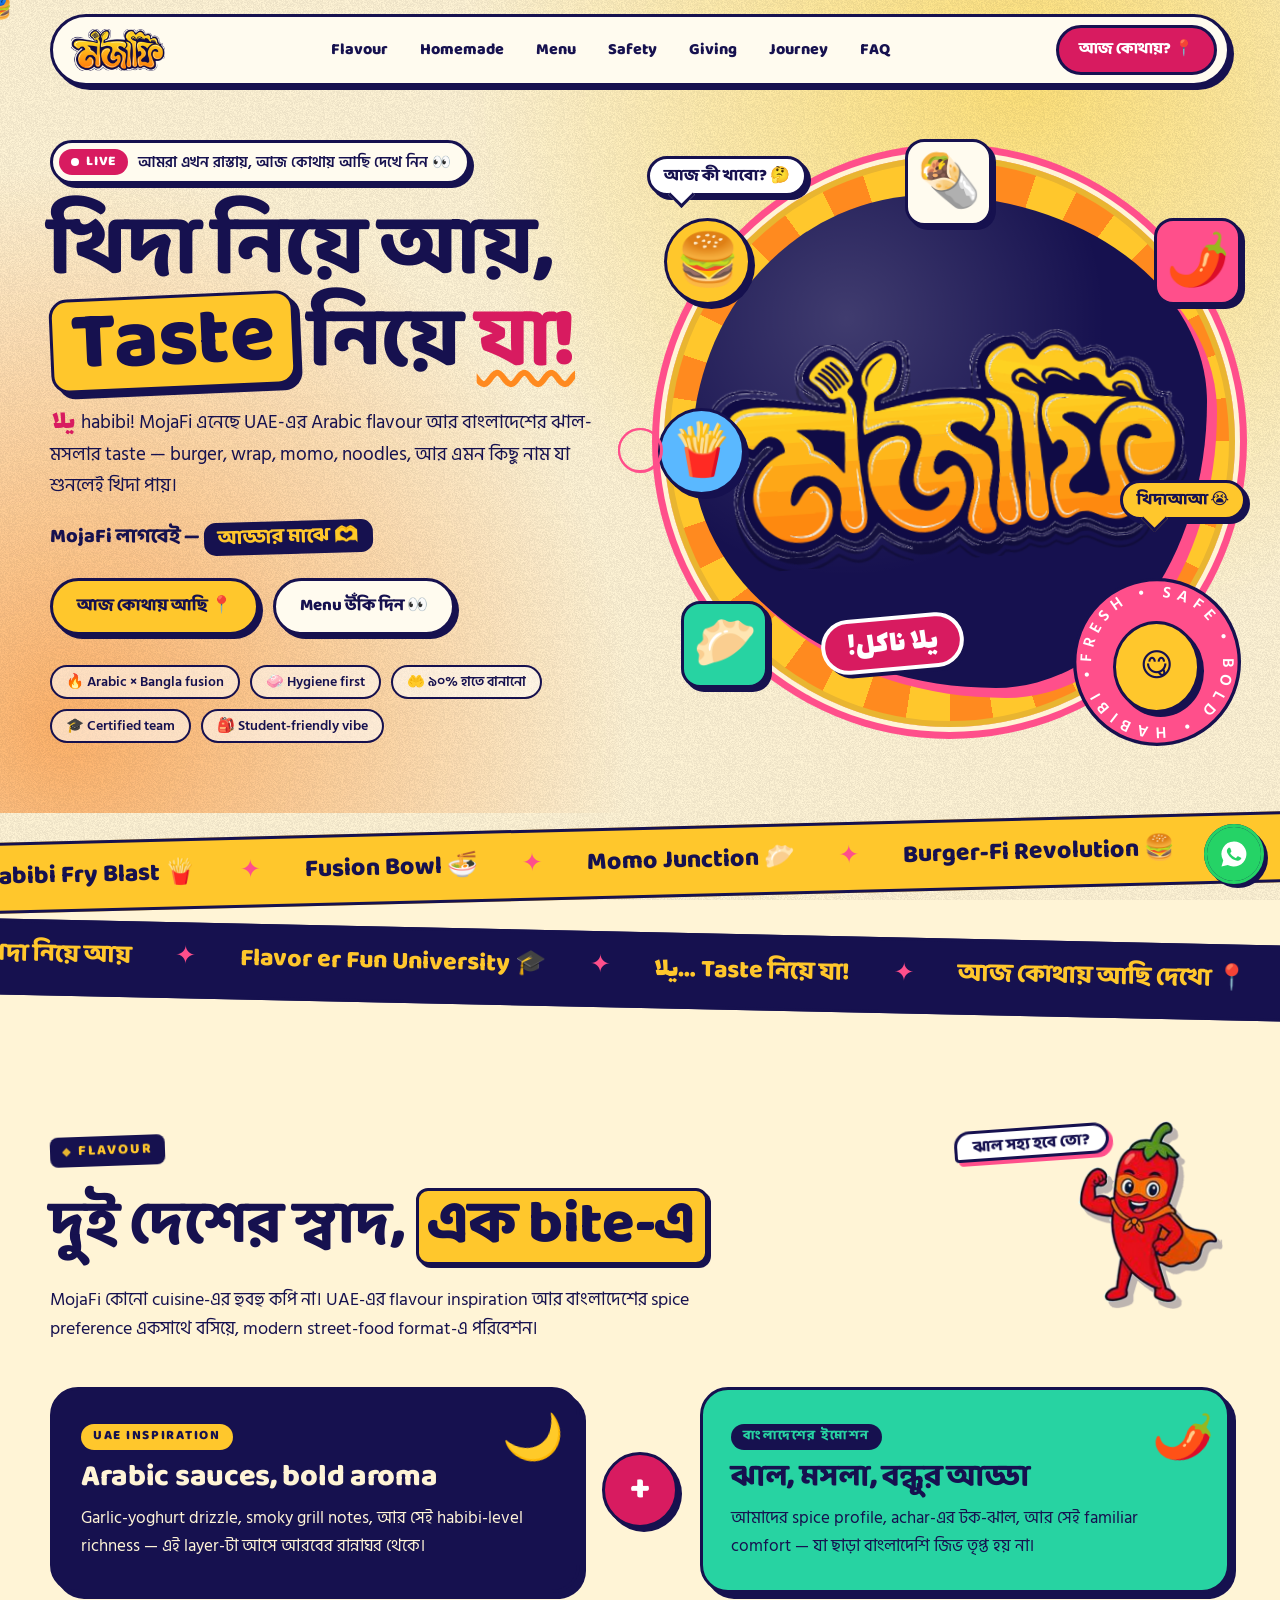
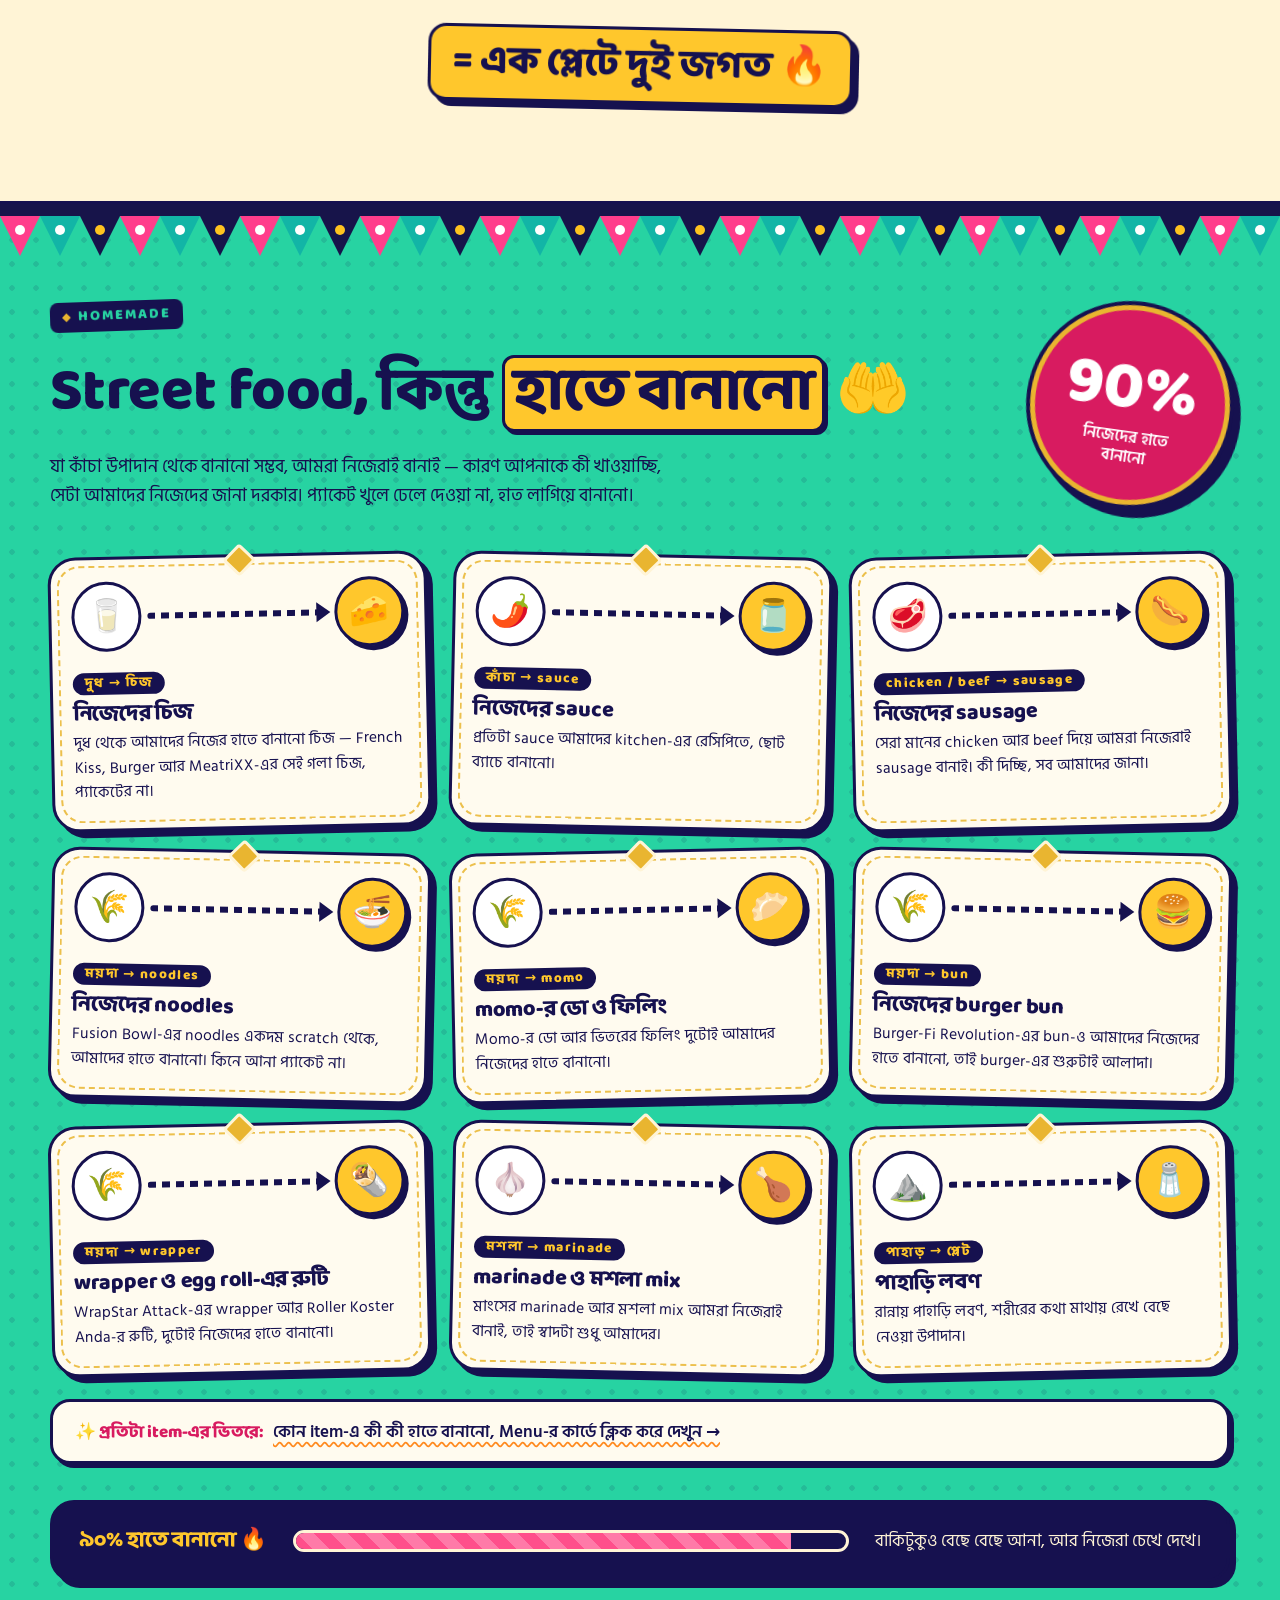
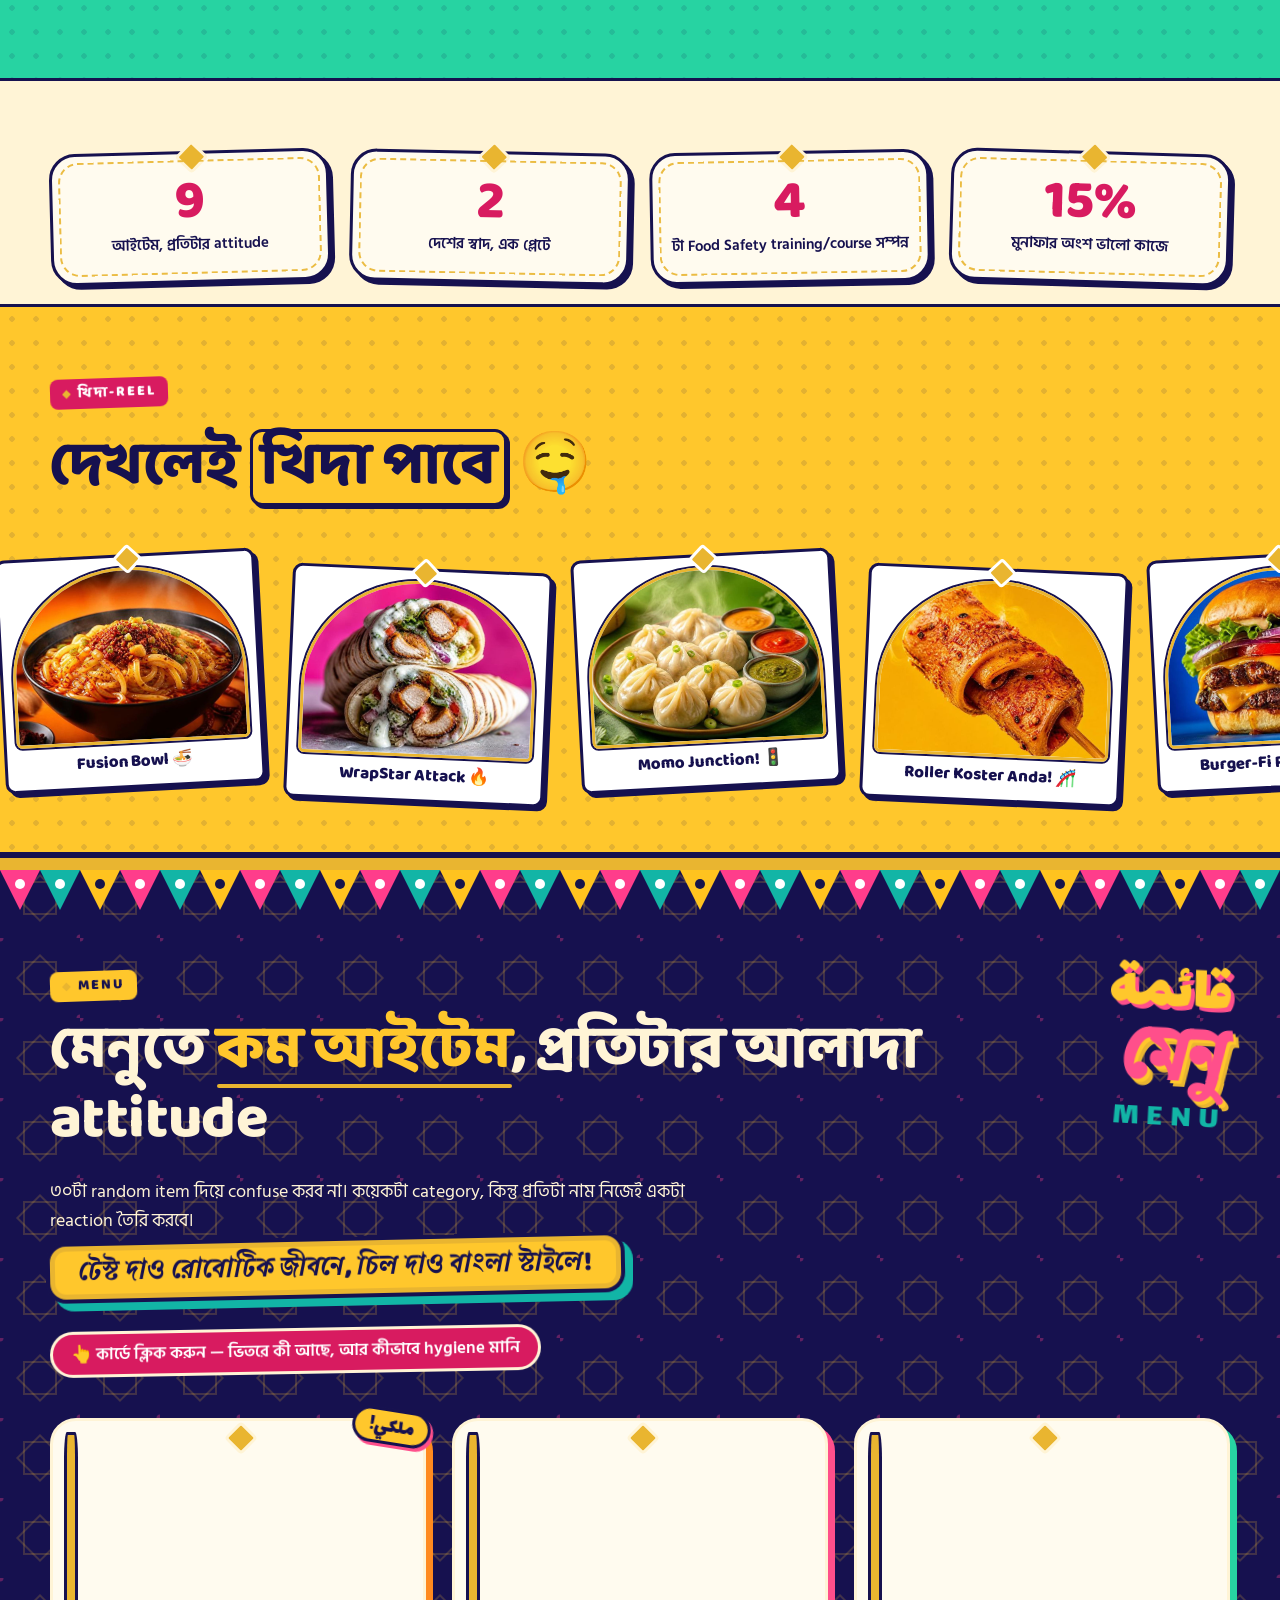
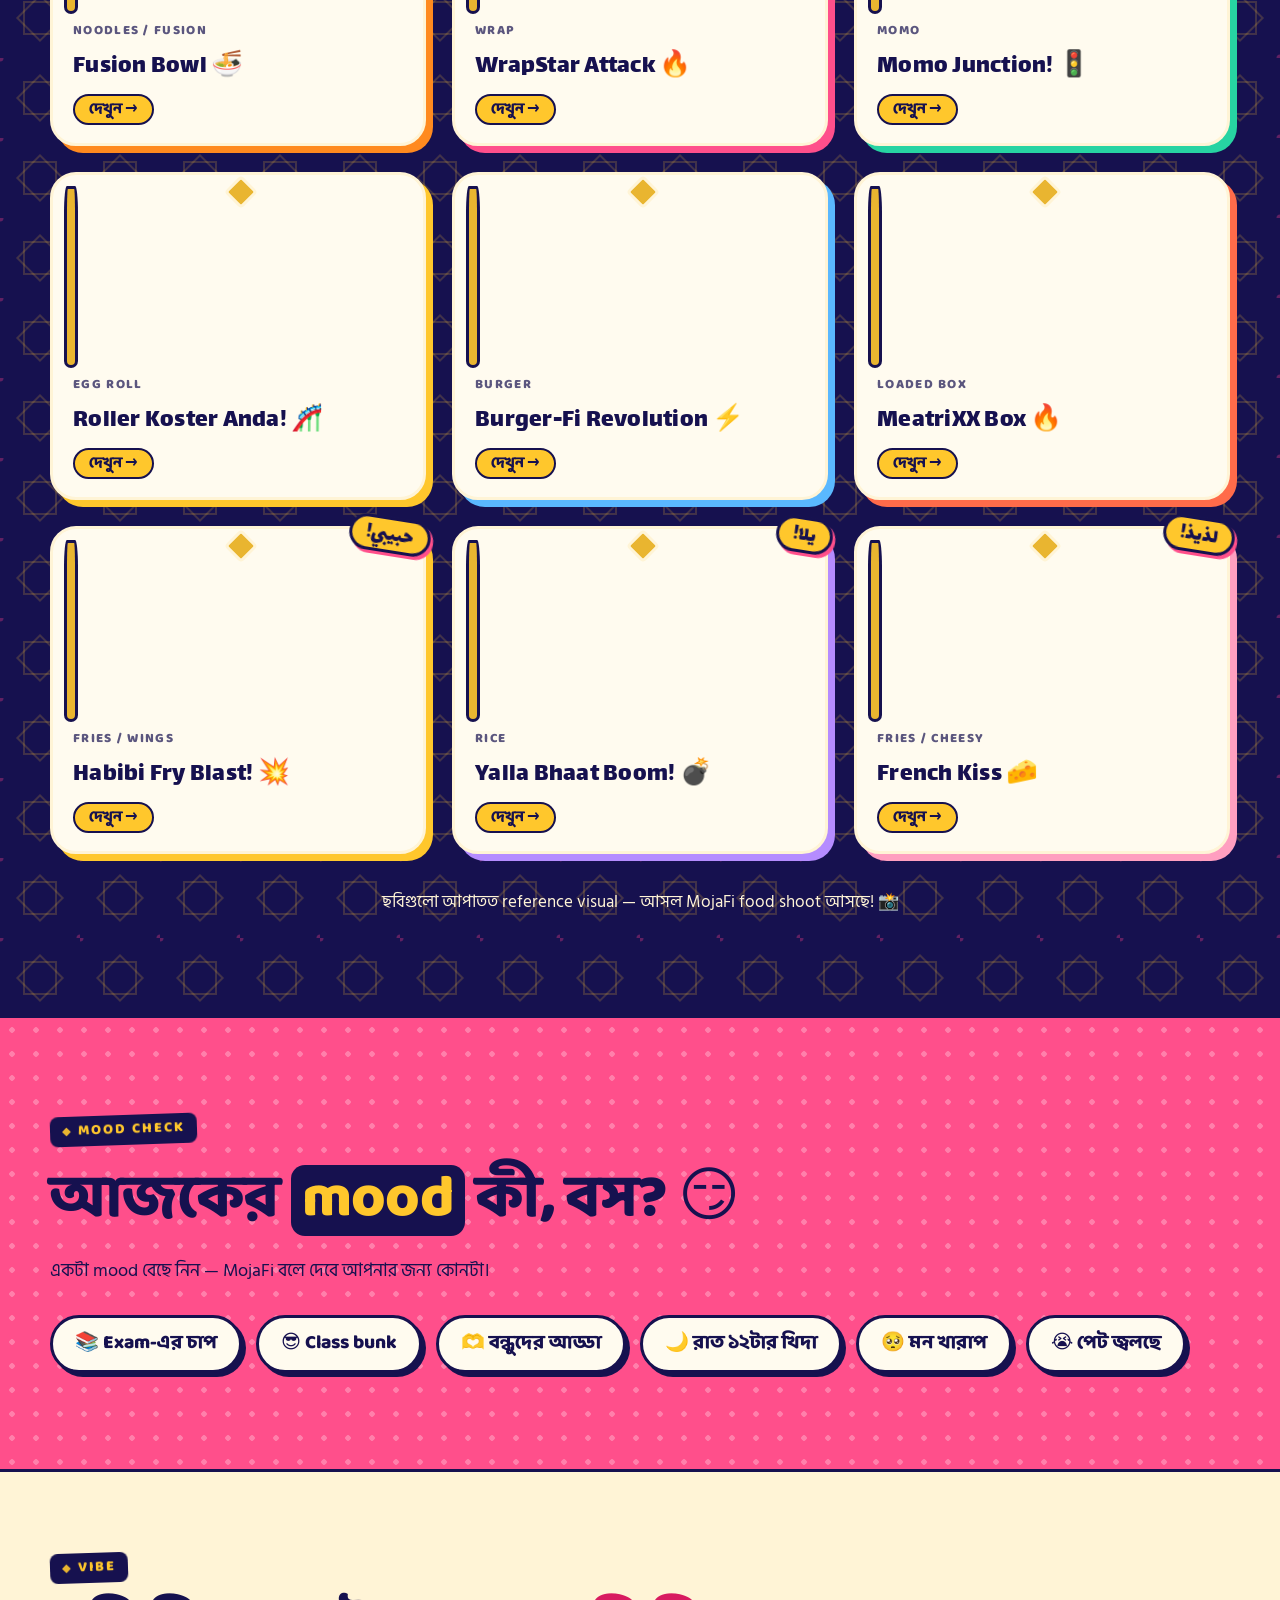
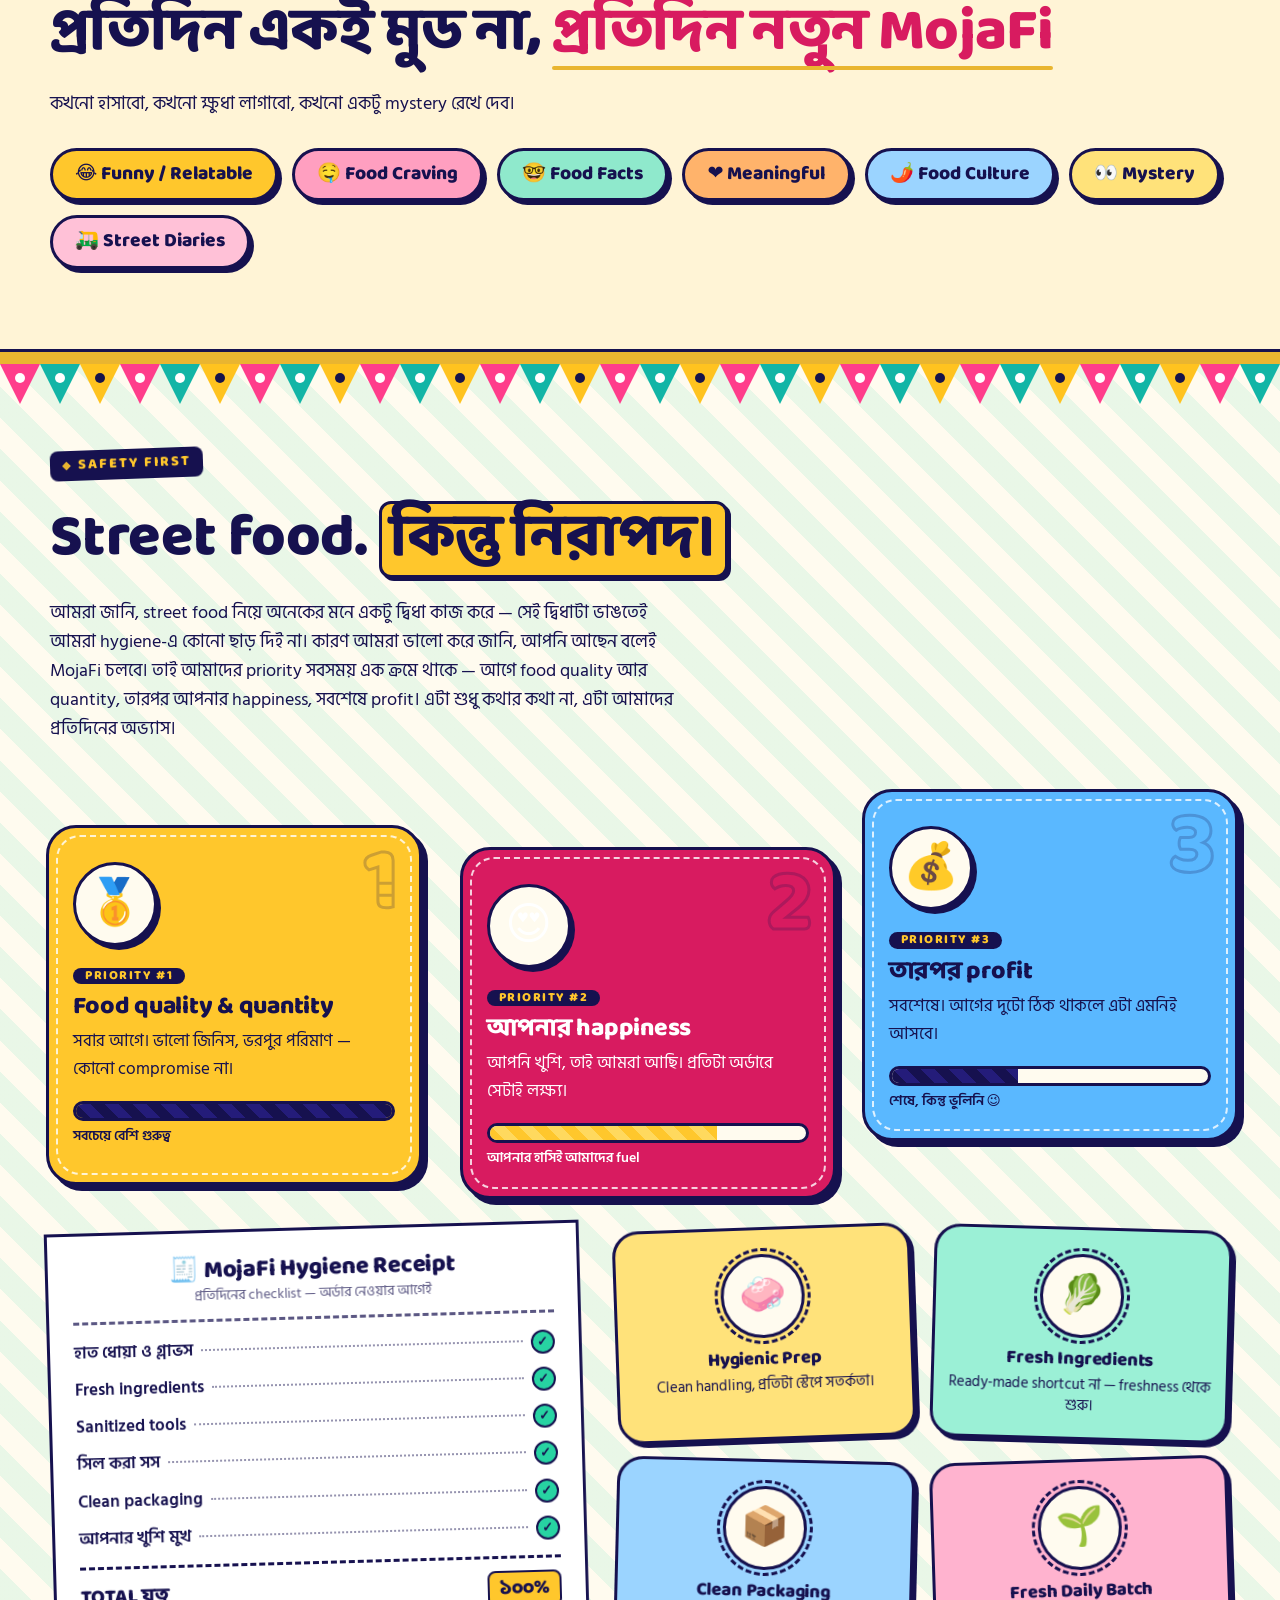
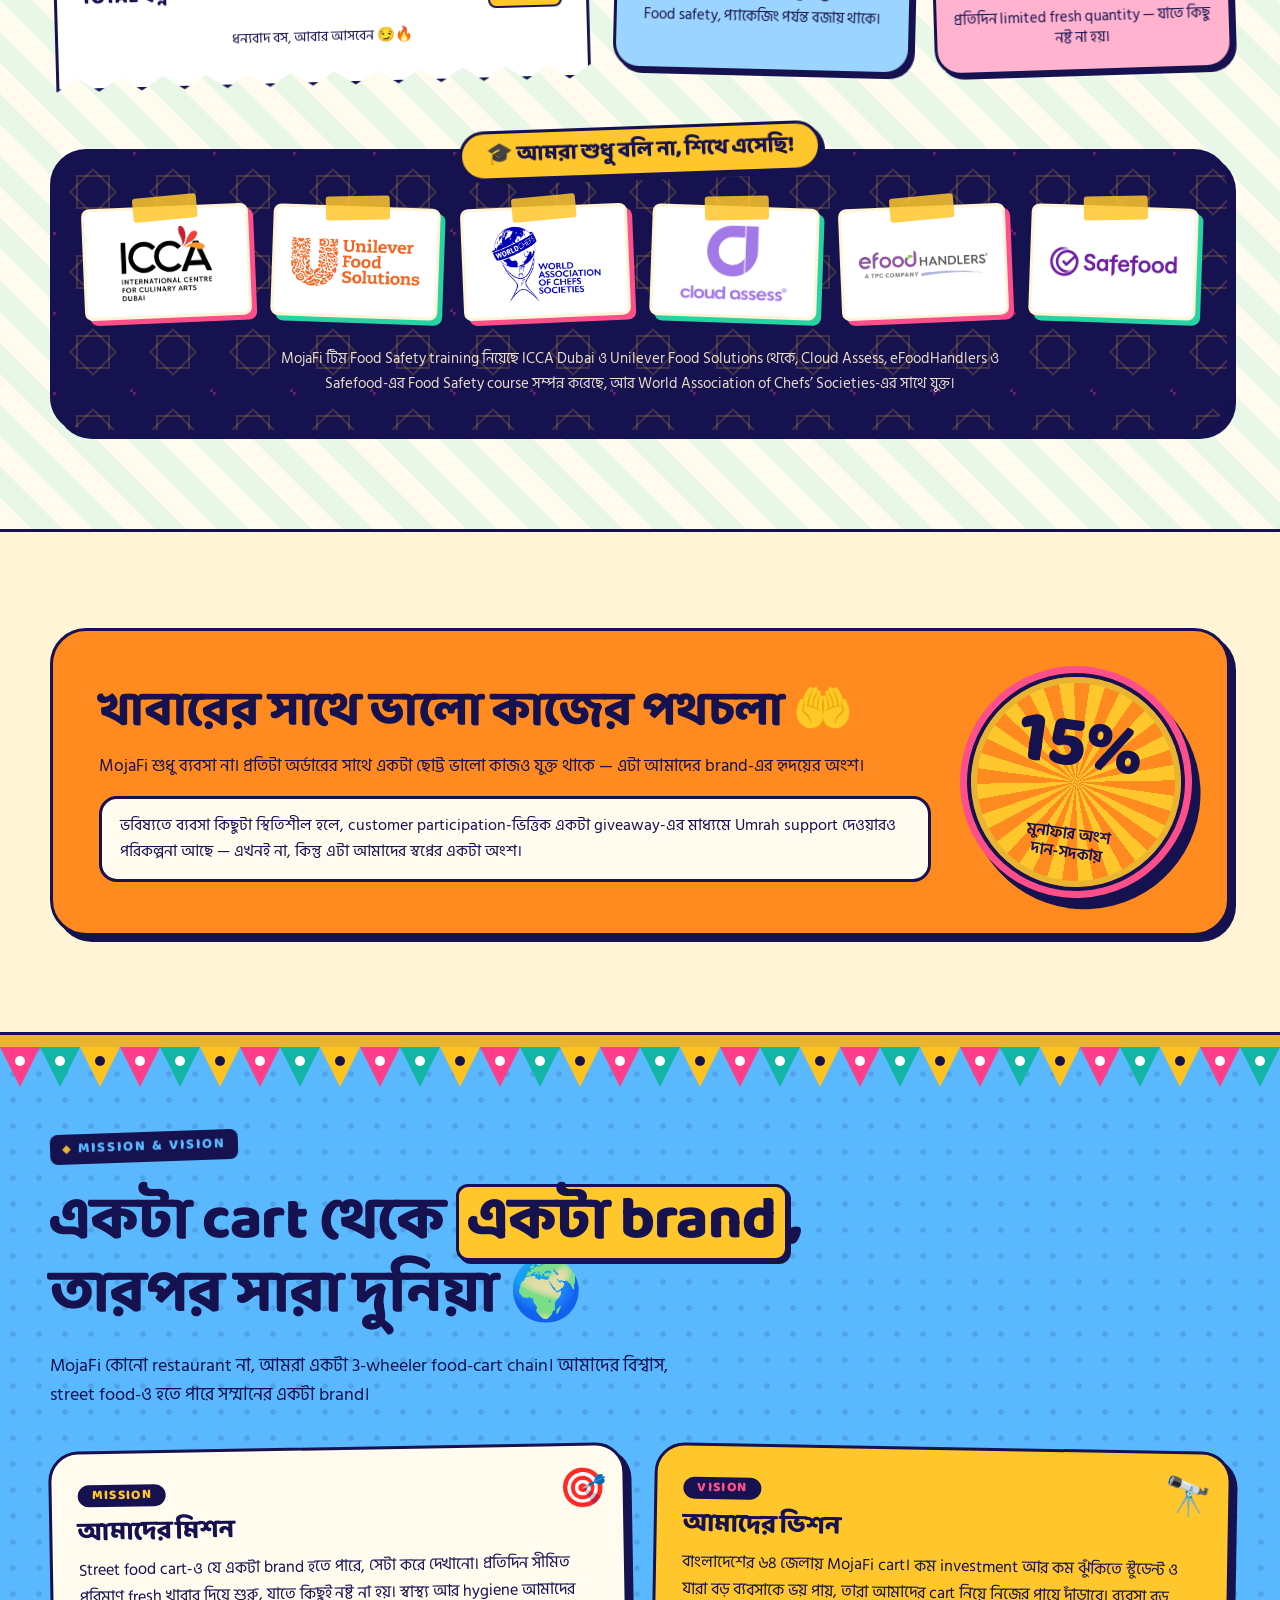
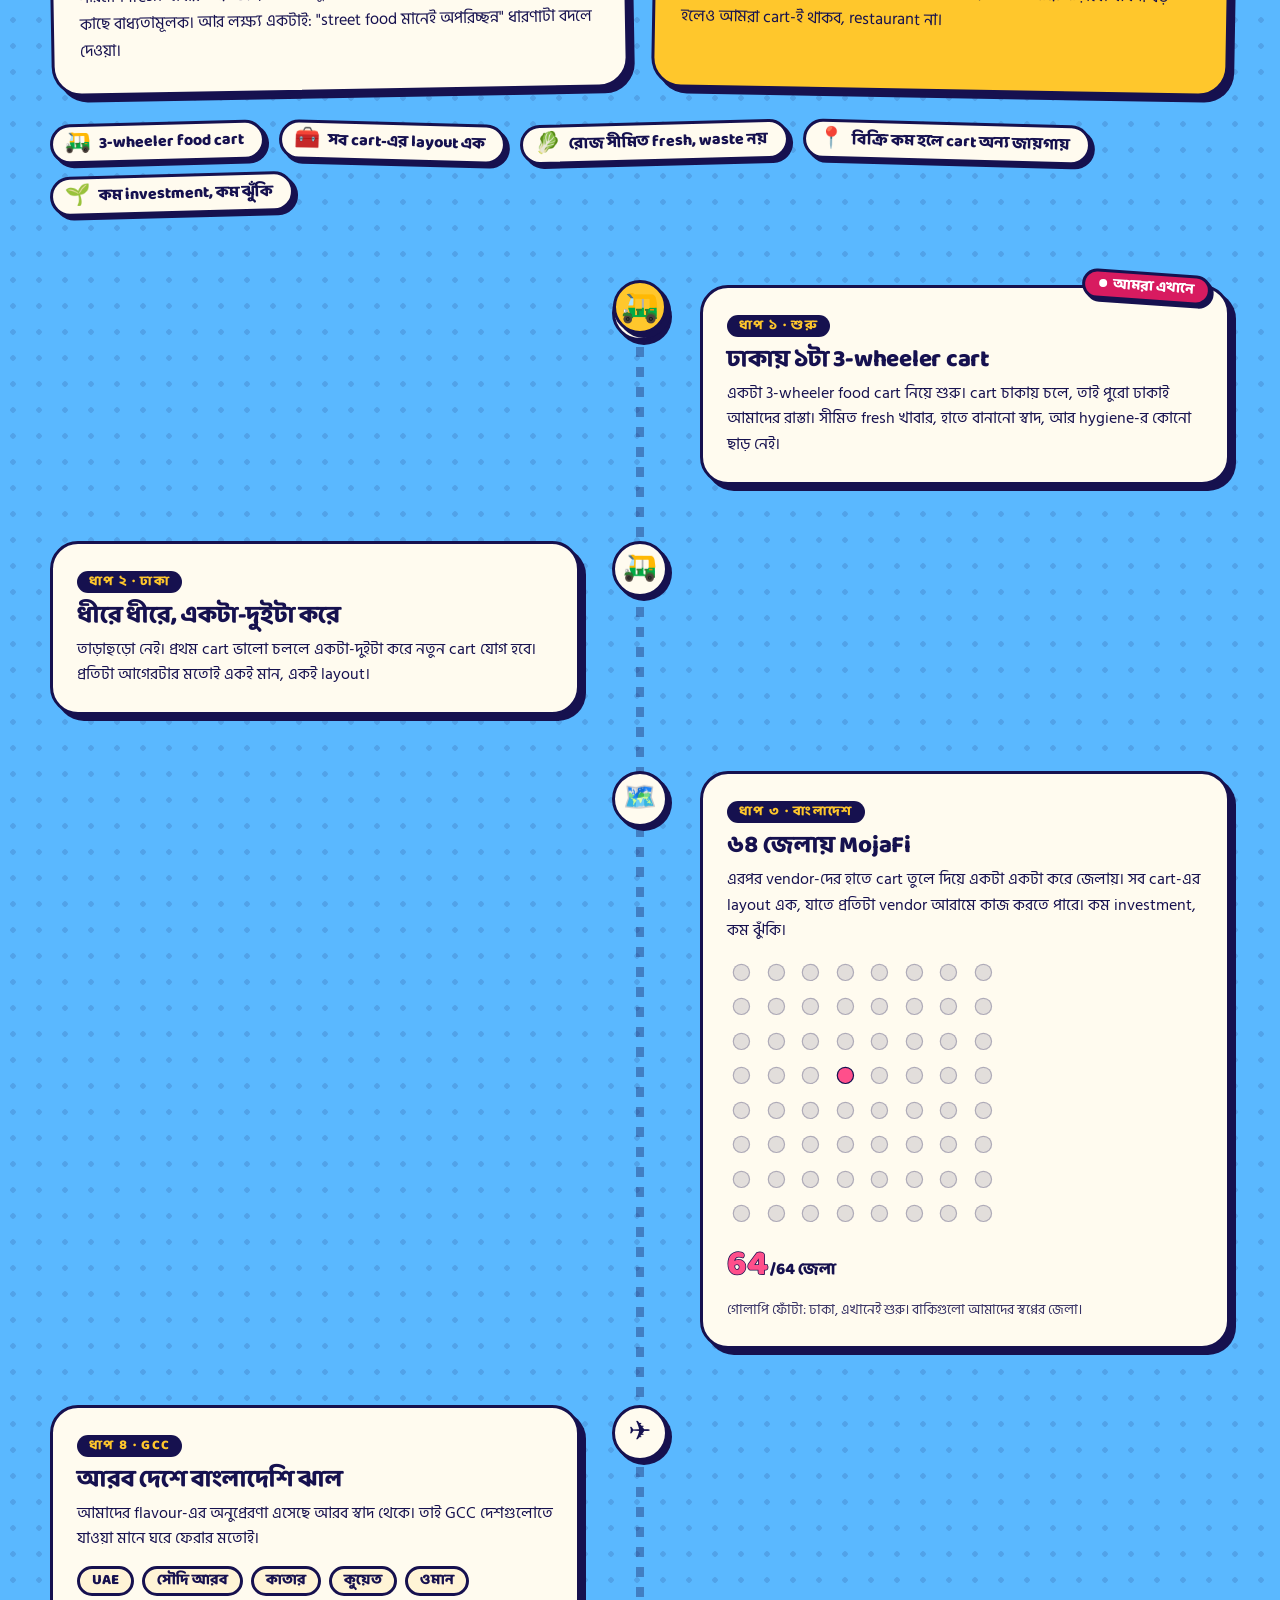
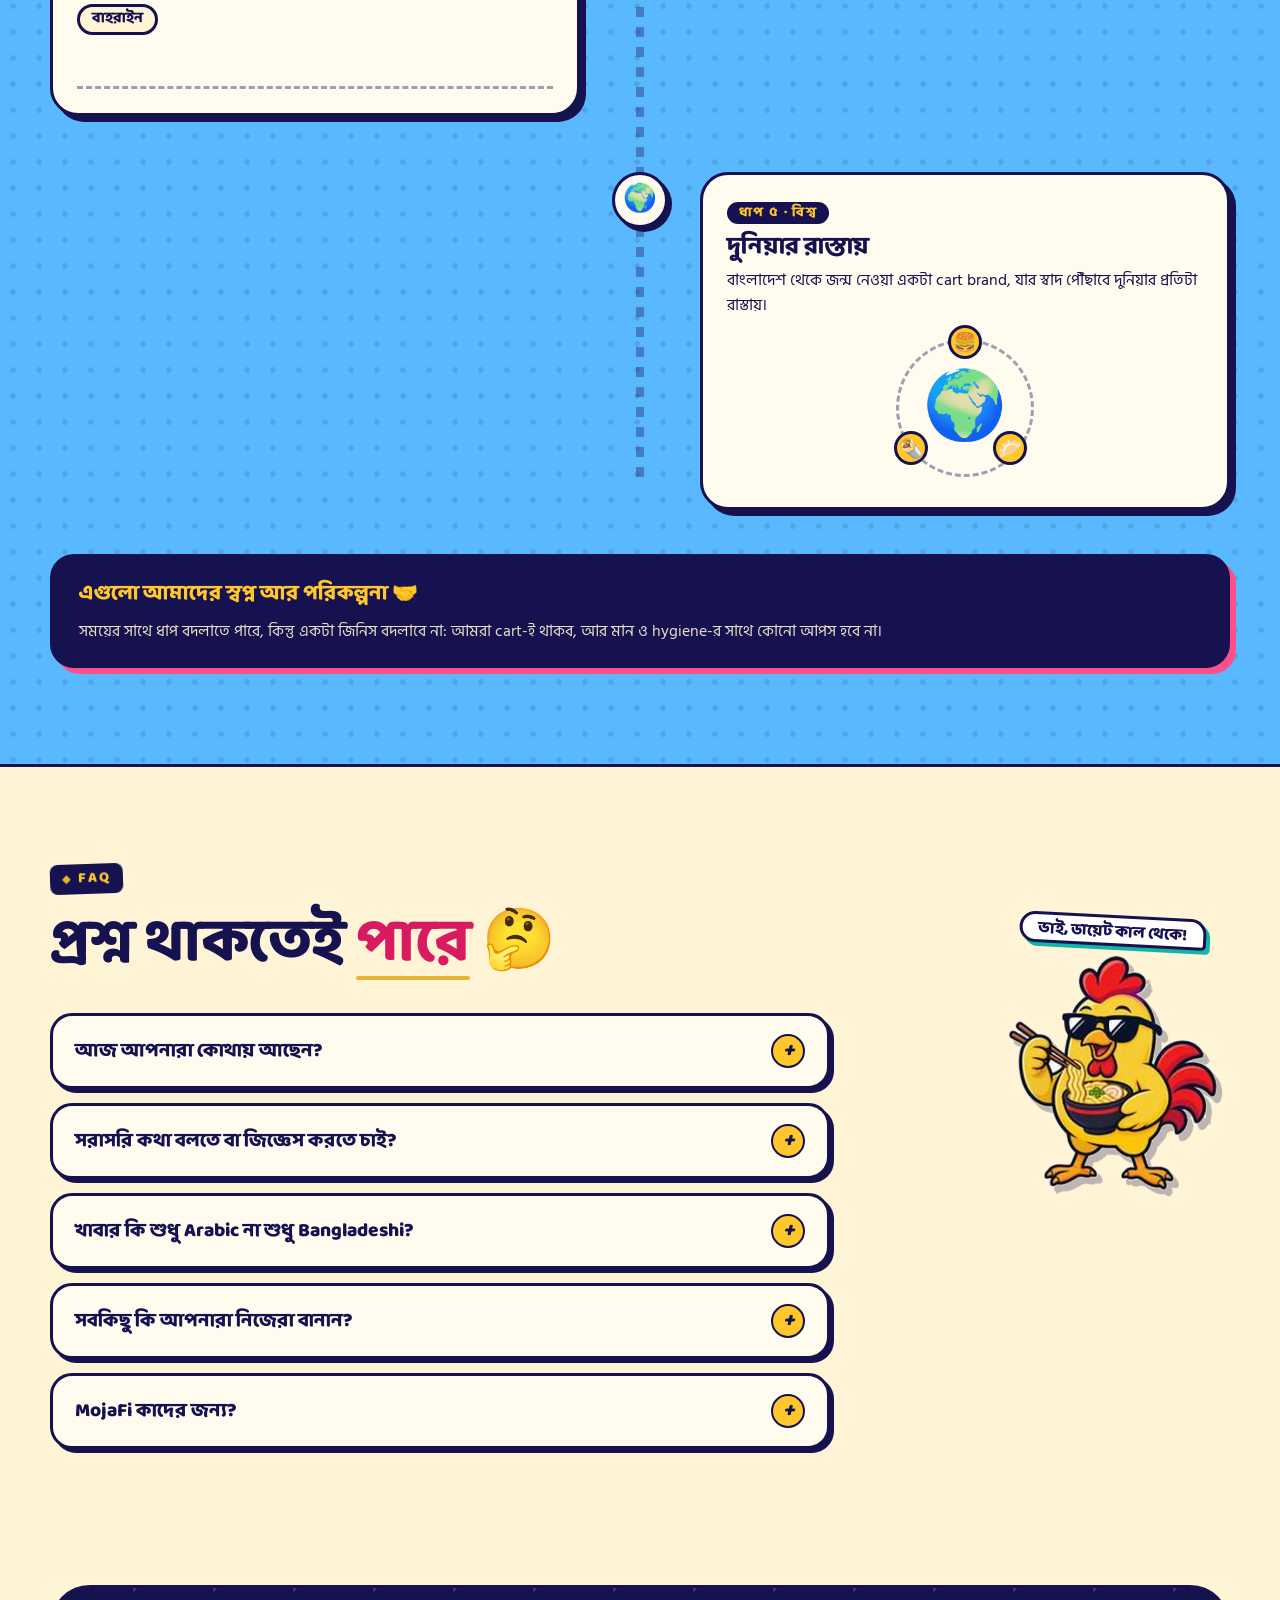
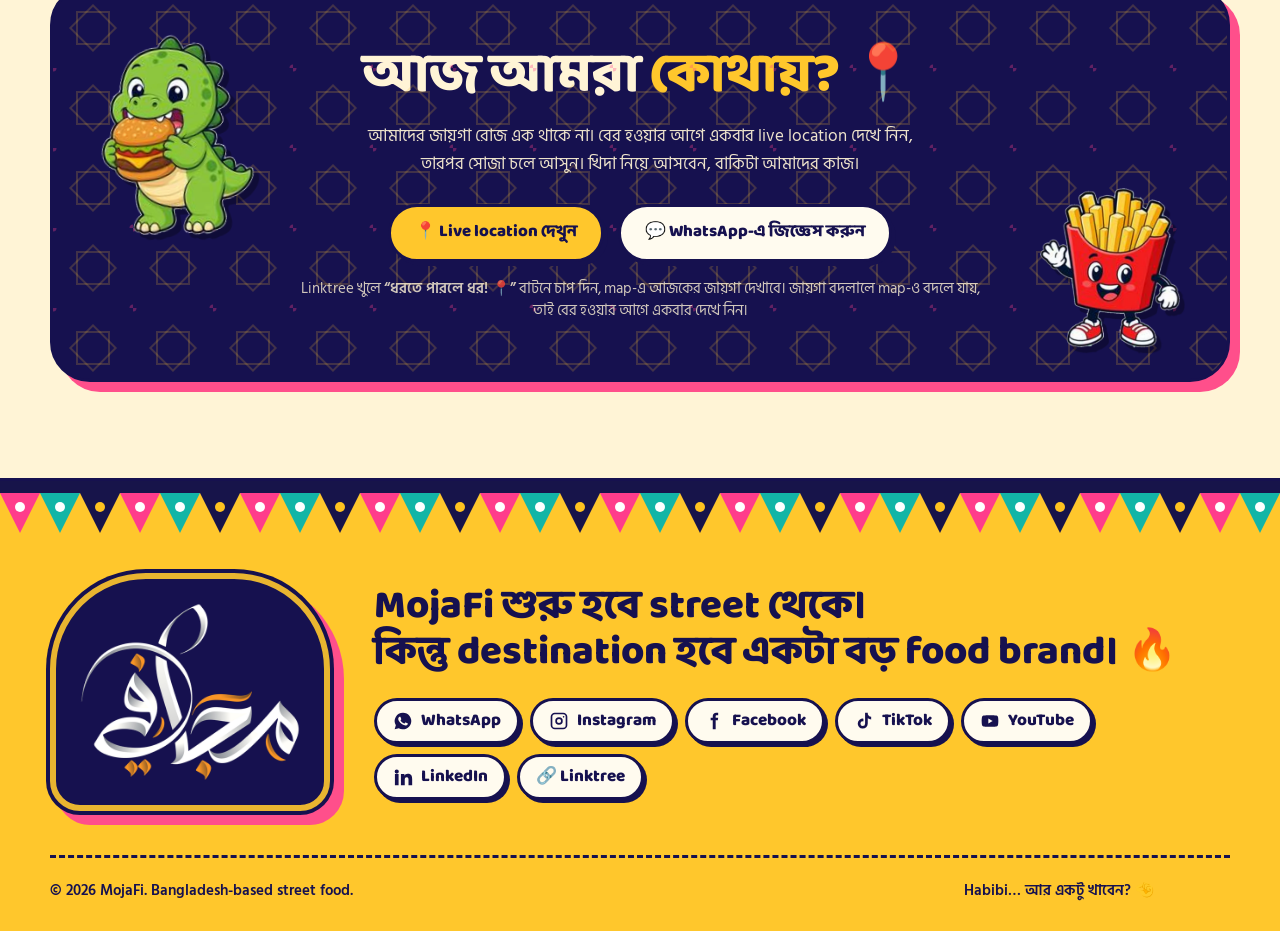
==== commit 2c9d4961: "Add files via upload" ====
--- a/index.html
+++ b/index.html
@@ -599,6 +599,29 @@
 @media(max-width:600px){ .mres{grid-template-columns:1fr; text-align:center;} .mres .big{margin:0 auto;} .b1{left:0; top:-3%;} .b2{right:0;} .bub{font-size:.85rem;} }
 .burst{position:fixed; z-index:9998; pointer-events:none; font-size:26px; line-height:1;}
 .tilting{transition:transform .1s !important;}
+
+
+/* finishing-touch section animations (transform/opacity only, one-shot) */
+@keyframes ulDraw{from{transform:scaleX(0)}to{transform:scaleX(1)}}
+@keyframes accPop{0%{transform:rotate(-3deg) scale(.9)}60%{transform:rotate(1.5deg) scale(1.06)}100%{transform:none}}
+@keyframes eyePop{0%{scale:.6; opacity:0}70%{scale:1.1; opacity:1}100%{scale:1}}
+@keyframes stampHit{0%{scale:1.45; opacity:0}55%{scale:.94; opacity:1}78%{scale:1.04}100%{scale:1}}
+@keyframes numPop{0%{transform:scale(1)}40%{transform:scale(1.22)}100%{transform:scale(1)}}
+  .home .title h2 .acc::after,.mood .title h2 .acc::after{display:none;}
+@keyframes shine{from{transform:translateX(-130%) skewX(-20deg)}to{transform:translateX(330%) skewX(-20deg)}}
+.js .title.rv.in .eyebrow{animation:eyePop .55s cubic-bezier(.2,.9,.3,1.3) .15s both;}
+.js .title.rv.in h2 .acc:not(.y){--ul:var(--gold);}
+.title h2 .acc:not(.y){display:inline-block;}
+.title h2 .acc:not(.y)::after{content:""; position:absolute; left:0; right:0; bottom:-1px; height:4px; border-radius:4px; background:var(--ul,var(--gold)); transform-origin:left; pointer-events:none;}
+.js .title.rv h2 .acc:not(.y)::after{transform:scaleX(0);}
+.js .title.rv.in h2 .acc:not(.y)::after{animation:ulDraw .7s cubic-bezier(.3,.9,.3,1) .55s forwards;}
+.js .title.rv.in h2 .acc.y,.js .home .title.rv.in h2 .acc,.js .mood .title.rv.in h2 .acc{animation:accPop .7s cubic-bezier(.2,.9,.3,1.2) .4s both;}
+.js .stamp.rv.in .ic{animation:stampHit .6s cubic-bezier(.3,.8,.3,1) calc(var(--d,0s) + .35s) both;}
+.cnt strong.cdone{animation:numPop .5s ease-out;}
+.btn-y{position:relative; overflow:hidden;}
+.btn-y::after{content:""; position:absolute; top:0; bottom:0; left:0; width:30%; background:rgba(255,255,255,.55); transform:translateX(-130%) skewX(-20deg); pointer-events:none;}
+@media(hover:hover){ .btn-y:hover::after{animation:shine .7s ease;} }
+@media (prefers-reduced-motion:reduce){ .js .title.rv h2 .acc:not(.y)::after{transform:none;} .btn-y::after{display:none;} }
 
 /* reveal */
 .js .rv{opacity:0; transform:translateY(46px) scale(.97); transition:opacity .7s ease, transform .8s cubic-bezier(.2,.9,.3,1.1); transition-property:opacity,transform,rotate,translate,scale; transition-delay:var(--d,0s);}
@@ -1269,7 +1292,7 @@
   for(let r=0;r<2;r++) list.forEach(it=>{ const nm=it.name; h+=`<div class="pol"${r?' aria-hidden="true"':''}><img src="${PHOTOS[it.key]}" alt="${r?'':nm}" loading="lazy"><b>${nm}</b></div>`; });
   T.innerHTML=h; })();
 function countUp(el){ if(el.dataset.done) return; el.dataset.done=1; const to=+el.dataset.count, suf=el.dataset.suf||''; const t0=performance.now(), D=1300;
-  (function f(n){ const p=Math.min(1,(n-t0)/D); el.textContent=Math.round(to*(1-Math.pow(1-p,3)))+suf; if(p<1) requestAnimationFrame(f); })(t0); }
+  (function f(n){ const p=Math.min(1,(n-t0)/D); el.textContent=Math.round(to*(1-Math.pow(1-p,3)))+suf; if(p<1) requestAnimationFrame(f); else { el.classList.add('cdone'); } })(t0); }
 addEventListener('scroll',()=>$$('[data-count]').forEach(e=>{ if(e.getBoundingClientRect().top<innerHeight*.92) countUp(e); }),{passive:true});
 addEventListener('load',()=>$$('[data-count]').forEach(e=>{ if(e.getBoundingClientRect().top<innerHeight*.92) countUp(e); }));
 
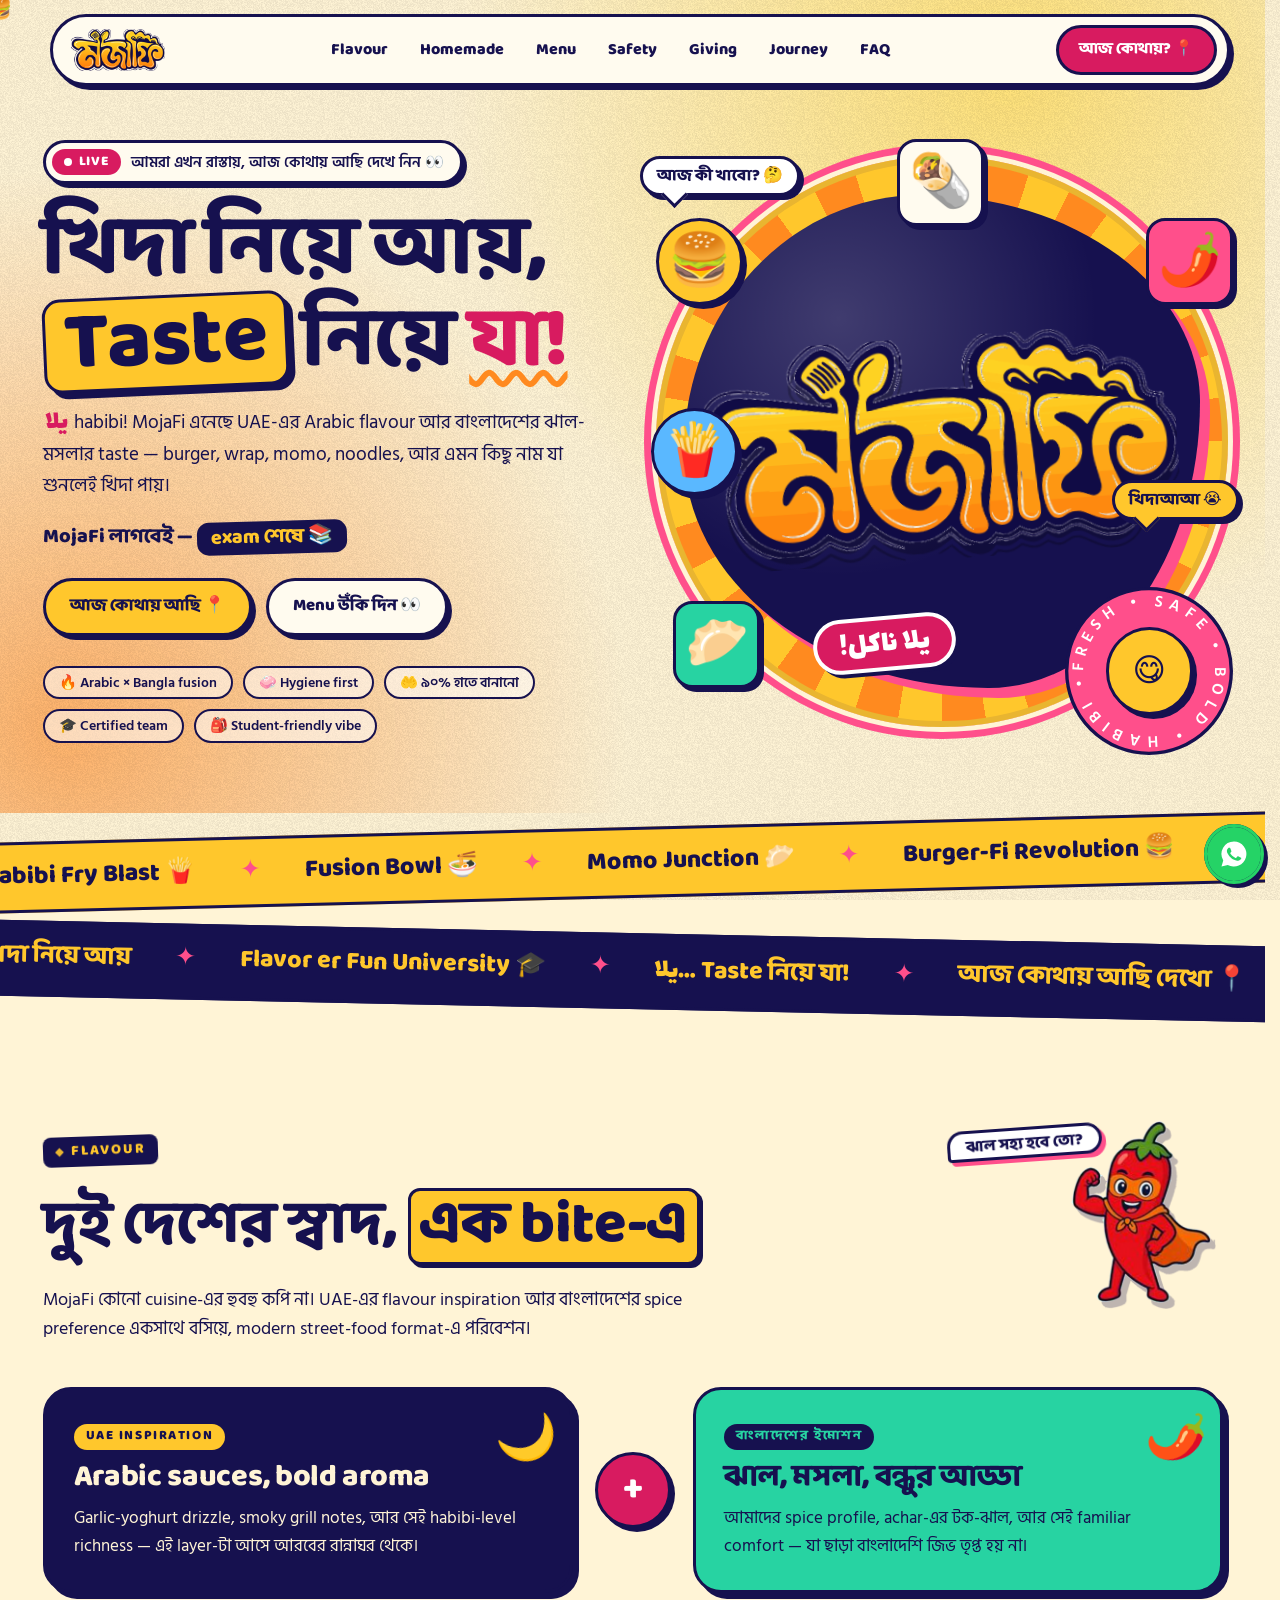
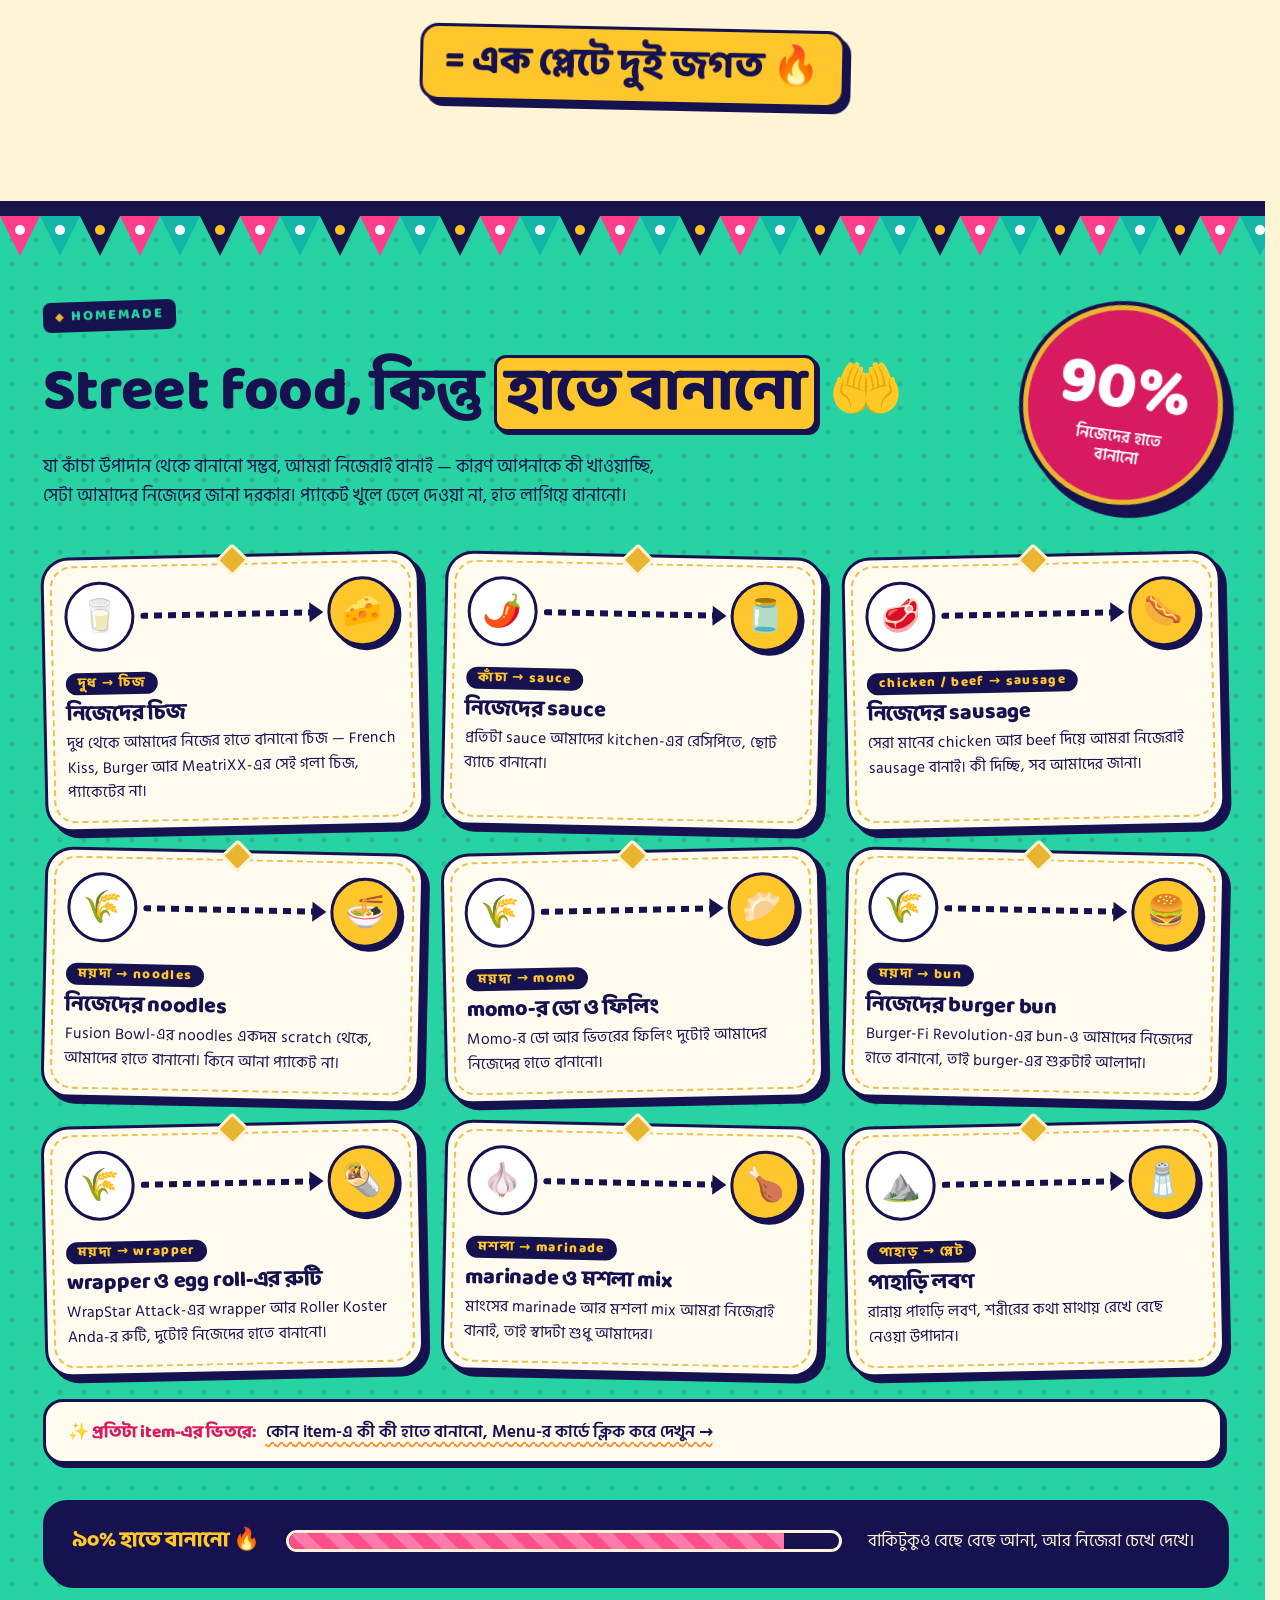
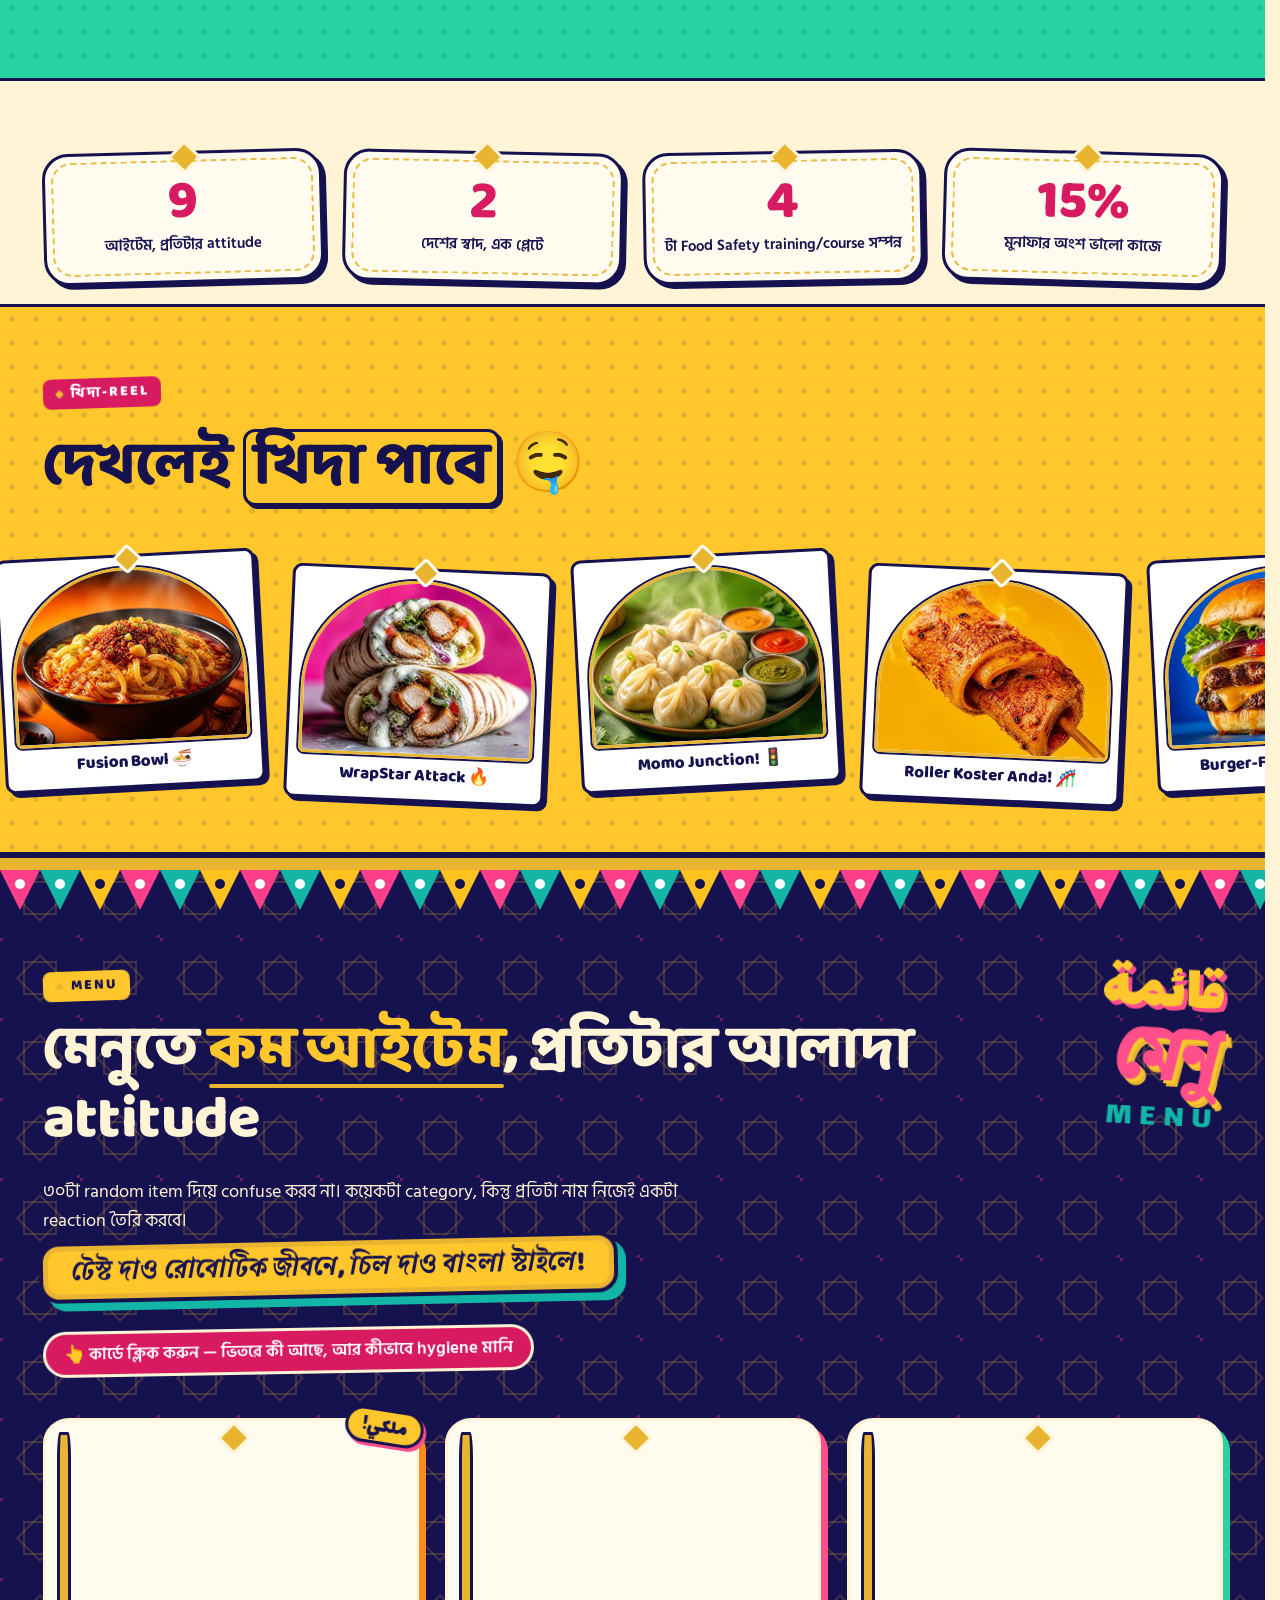
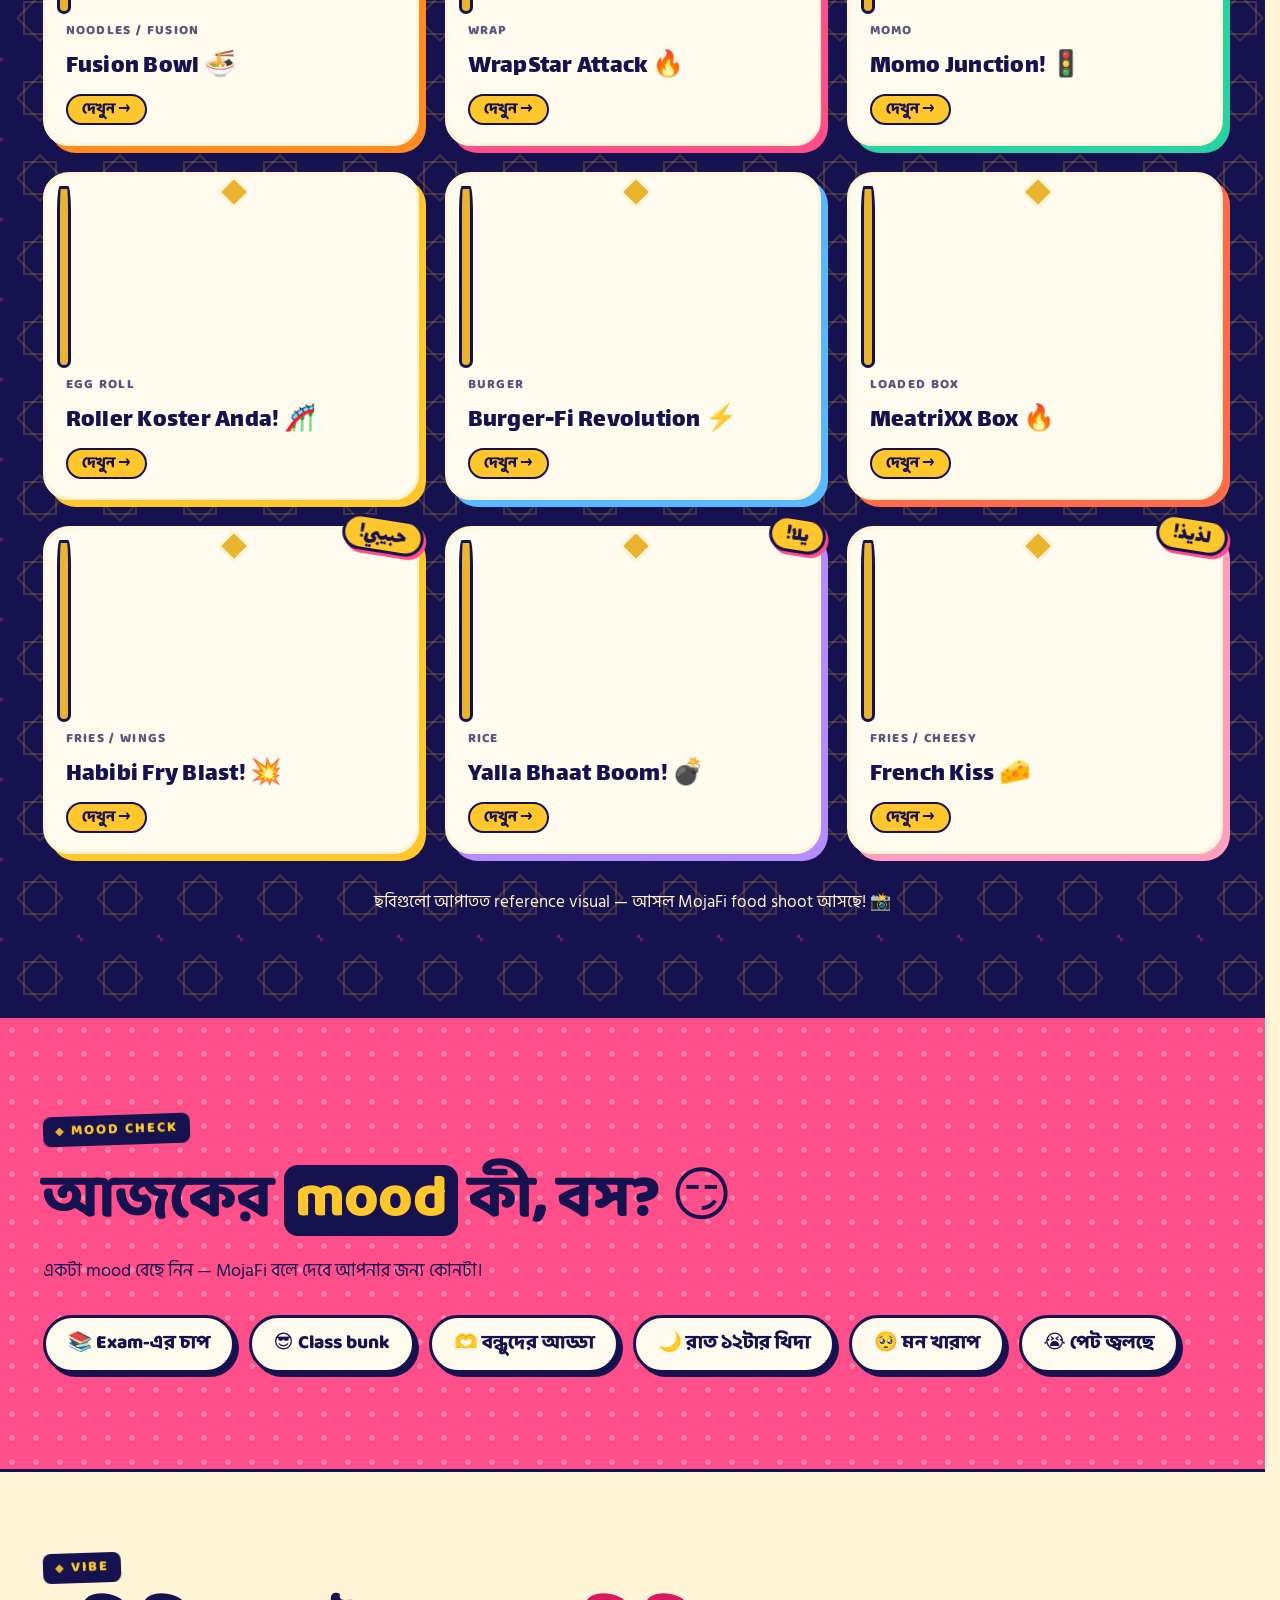
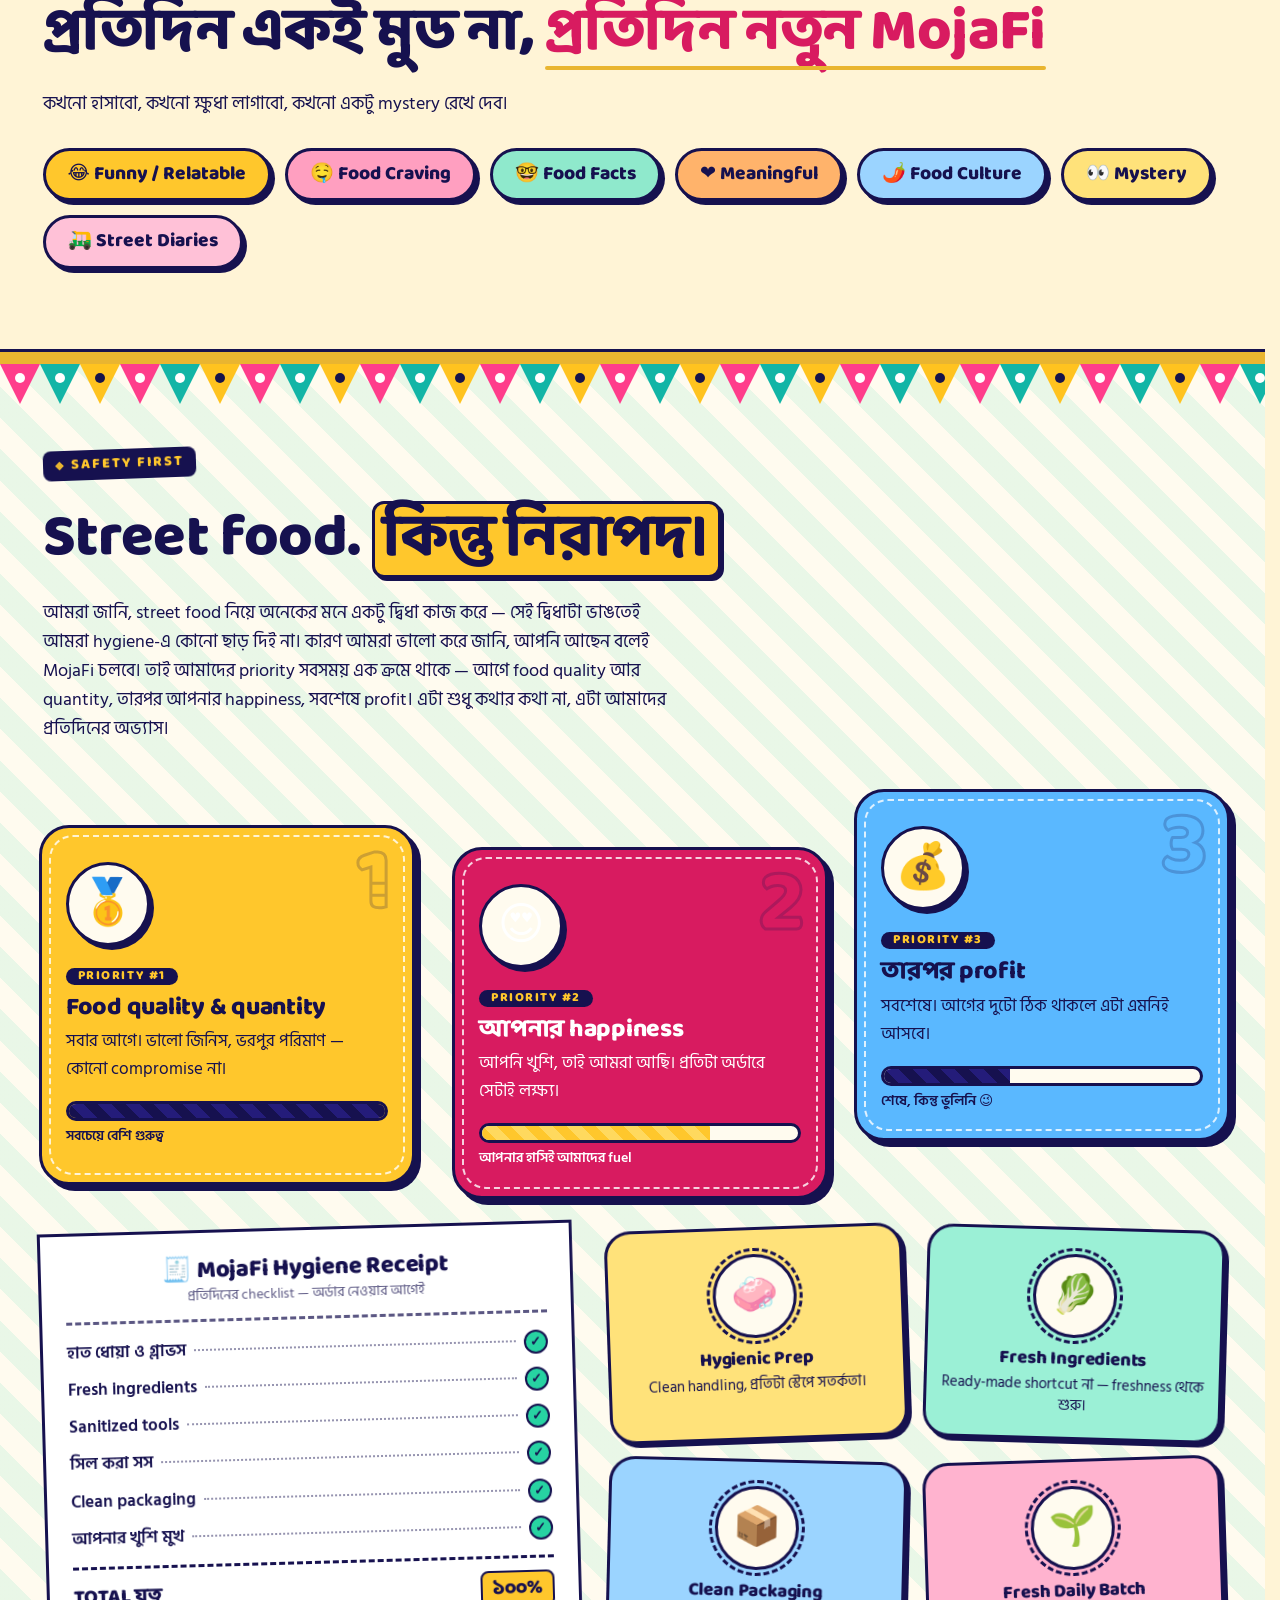
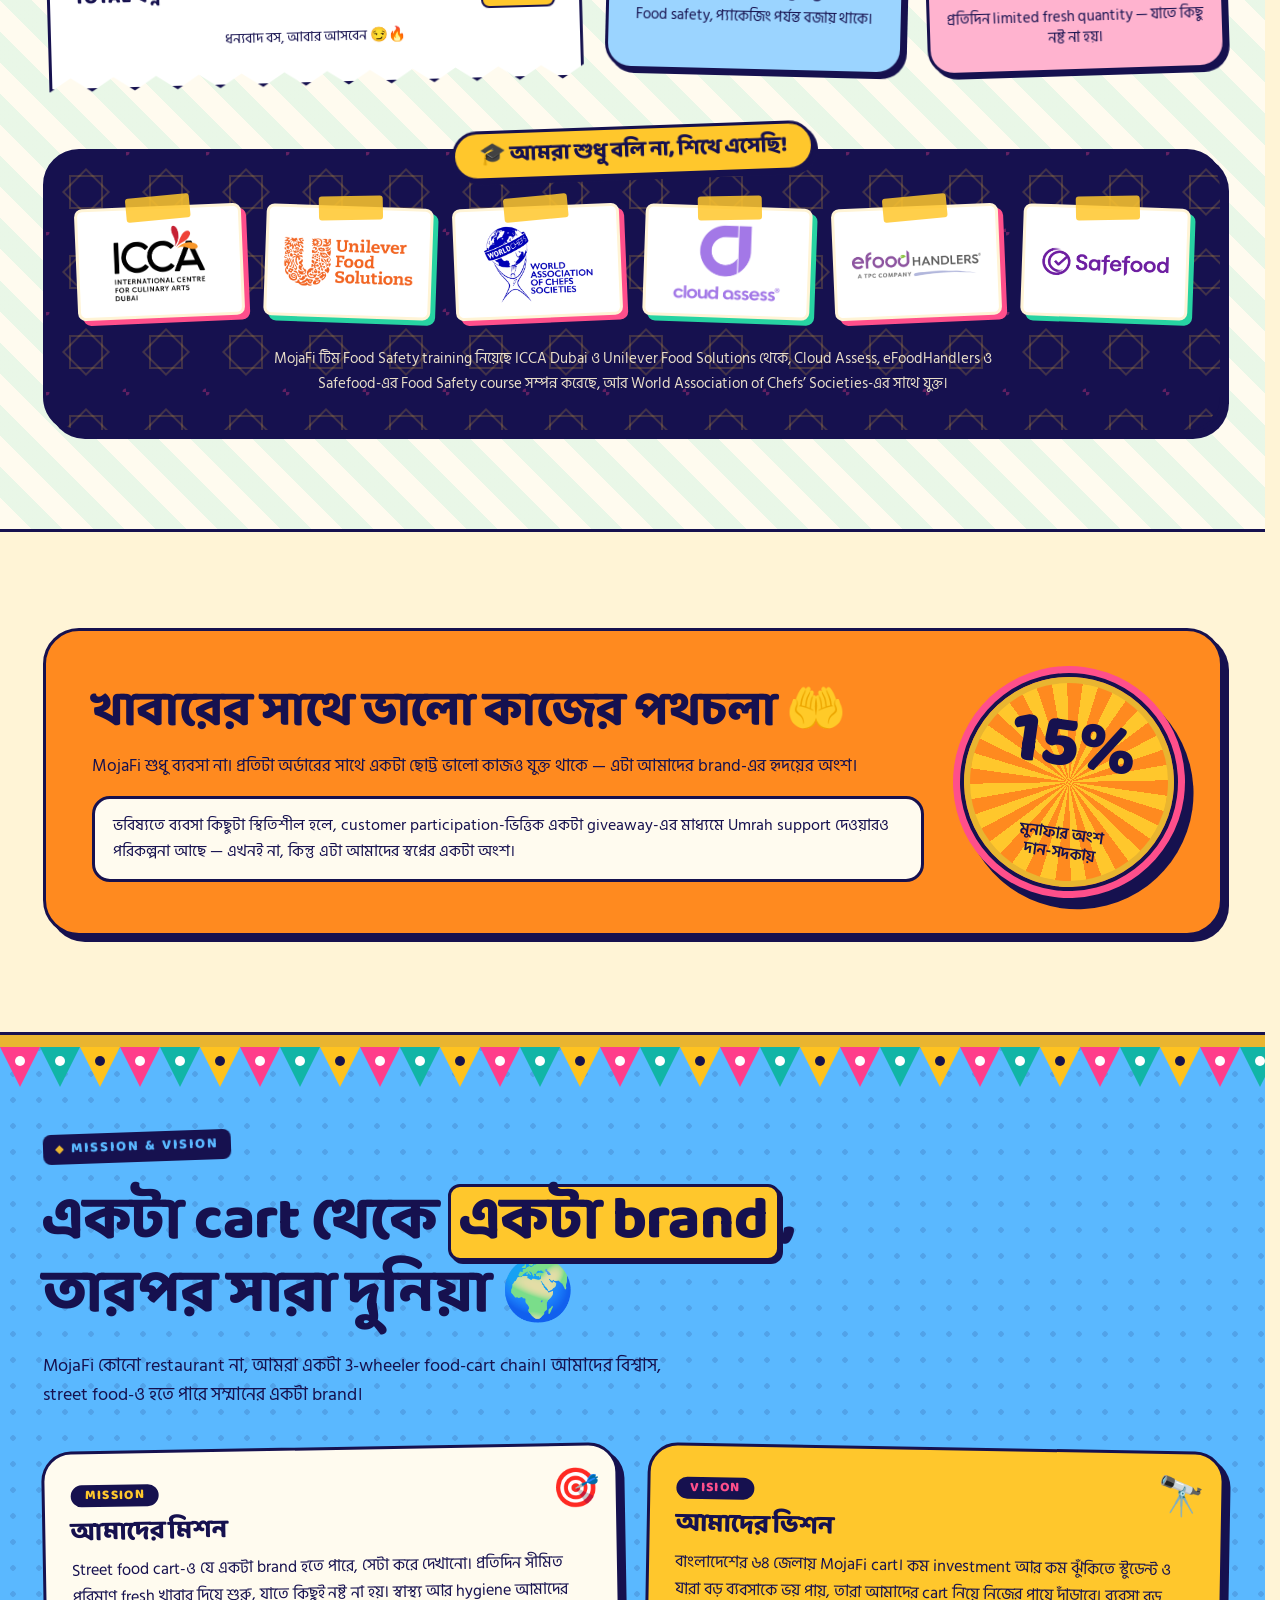
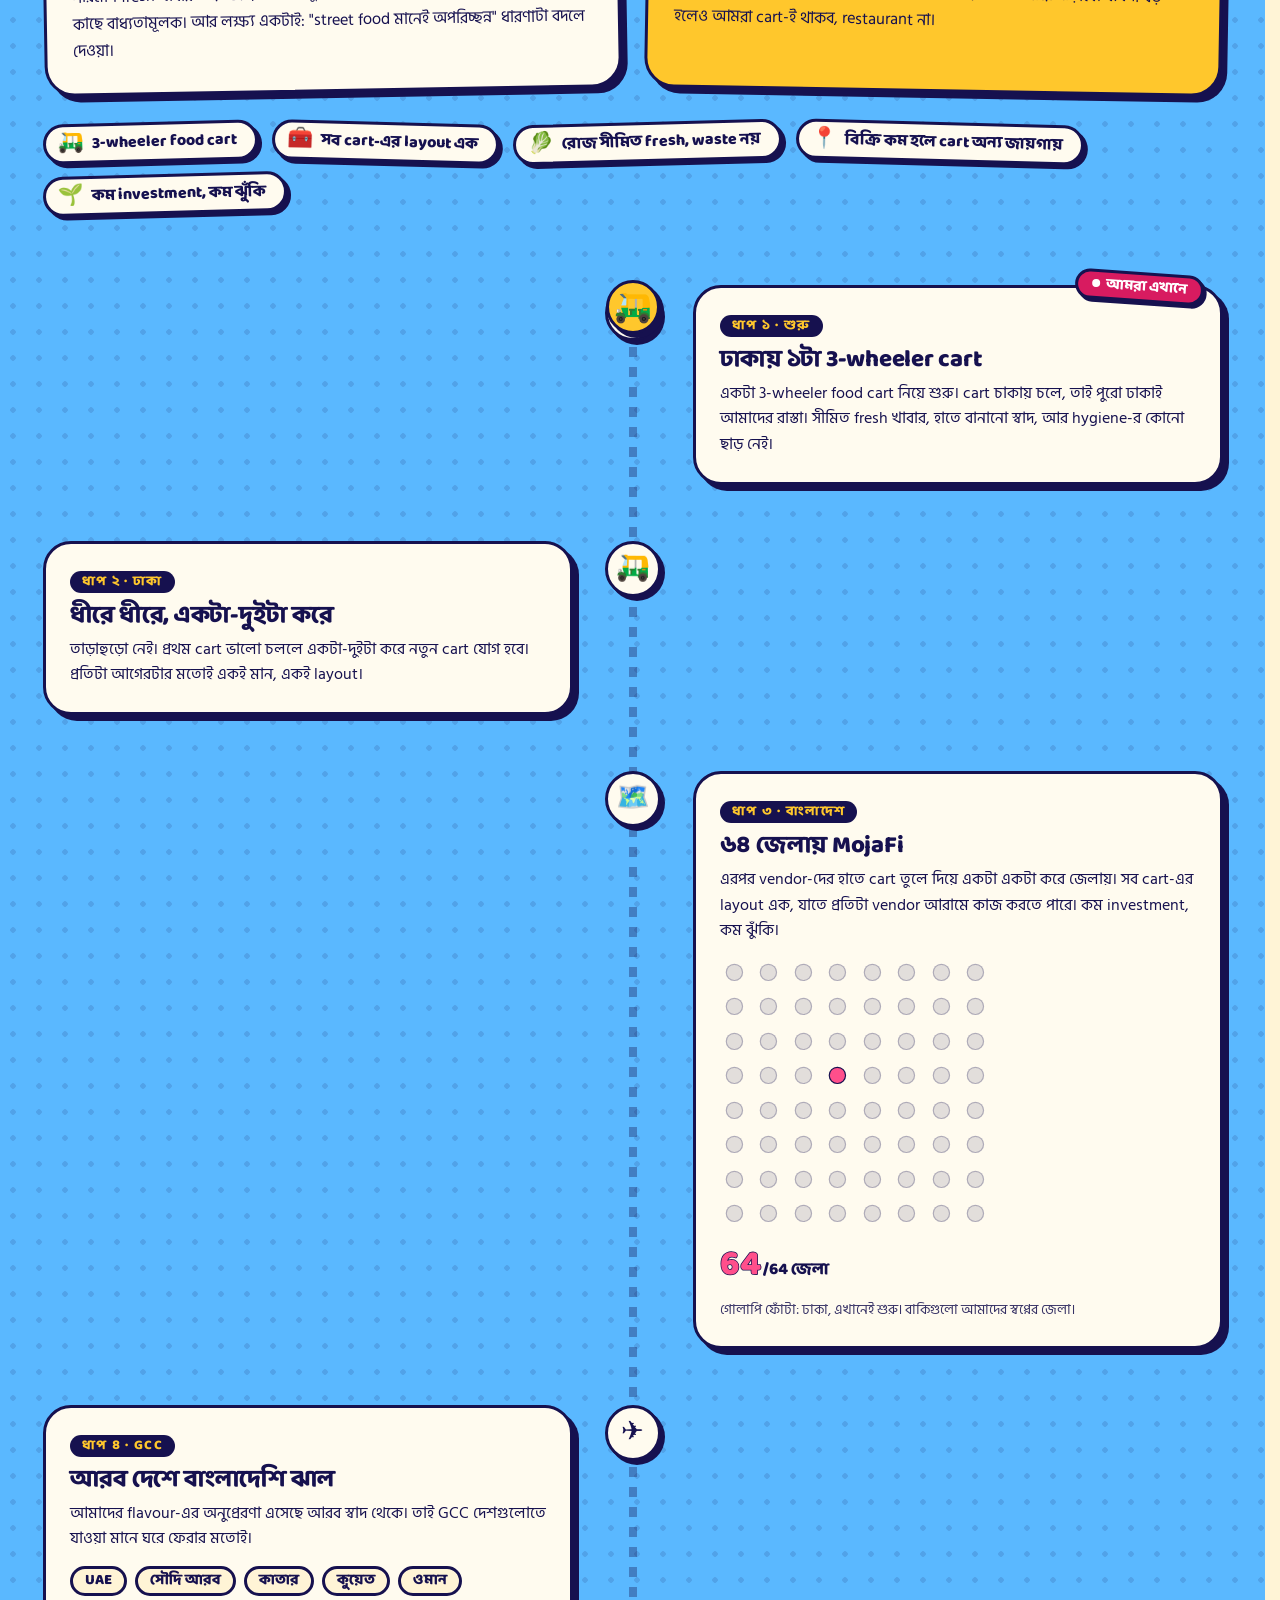
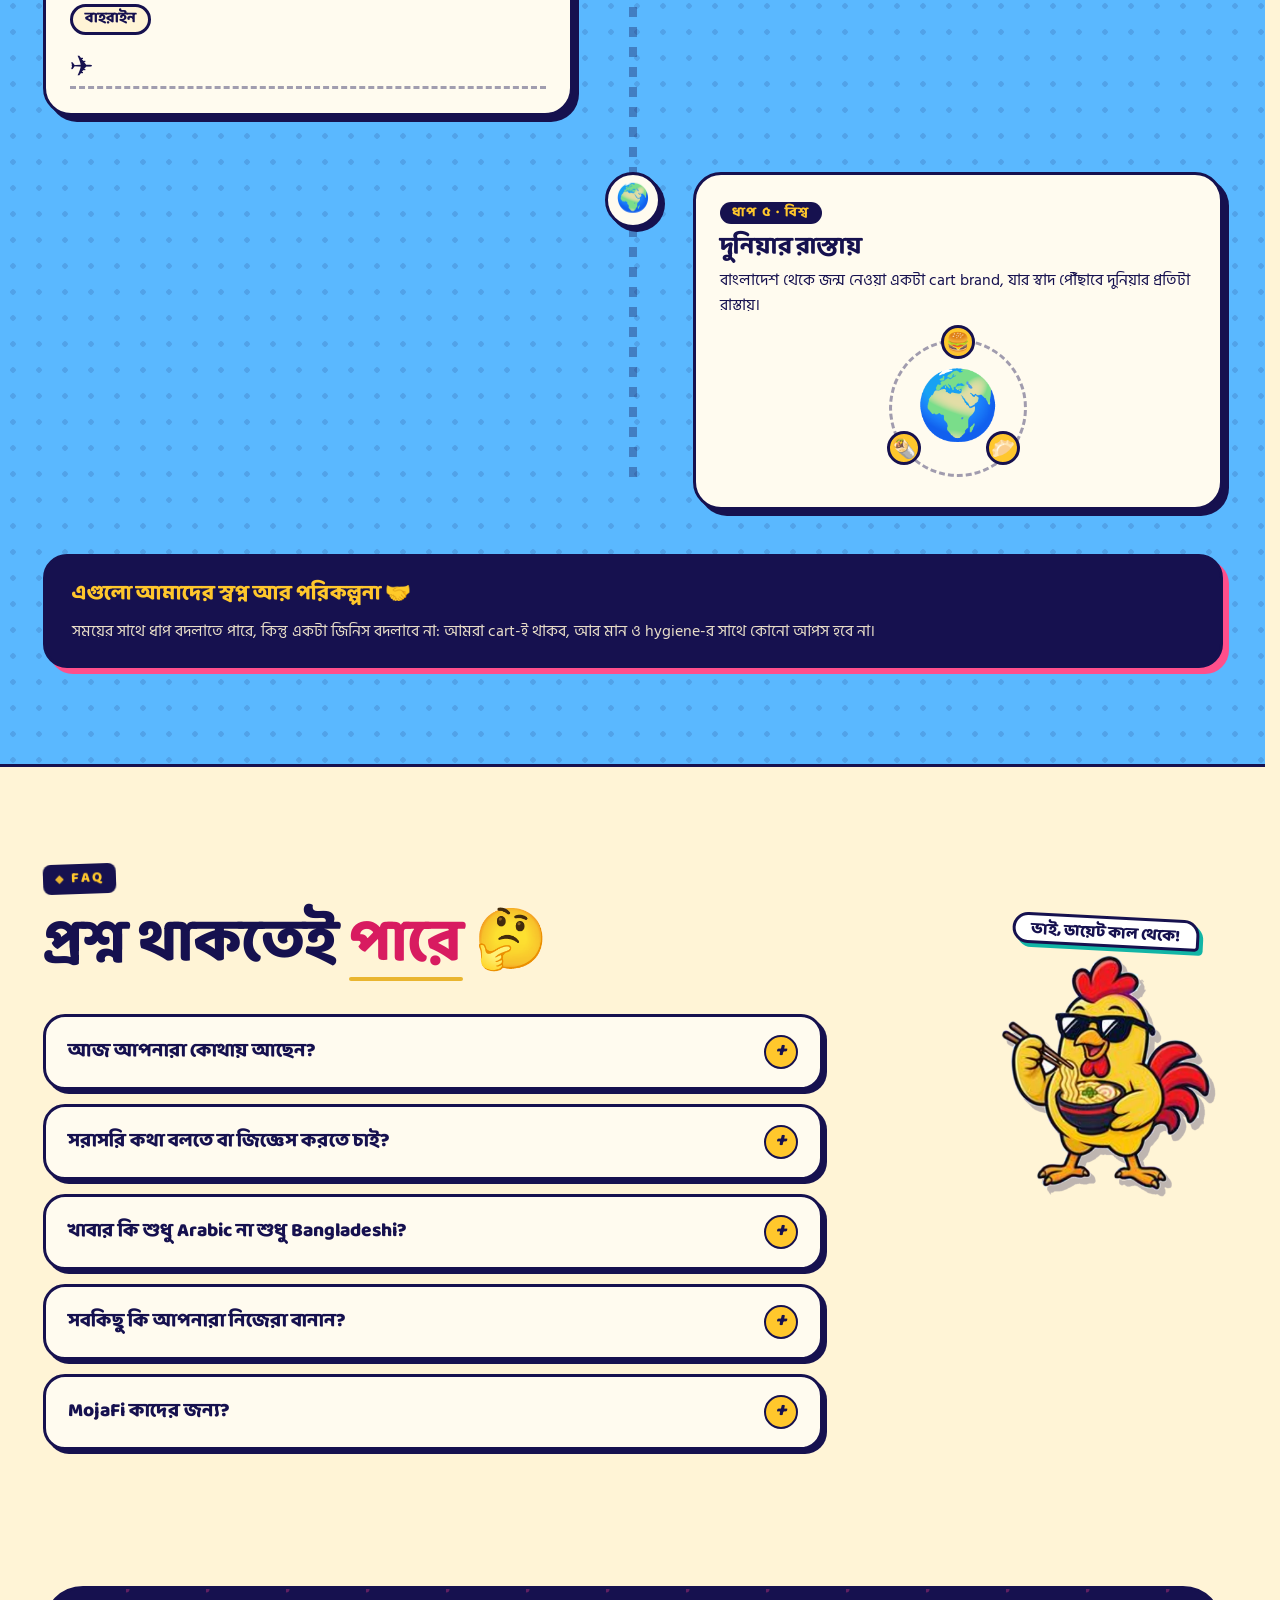
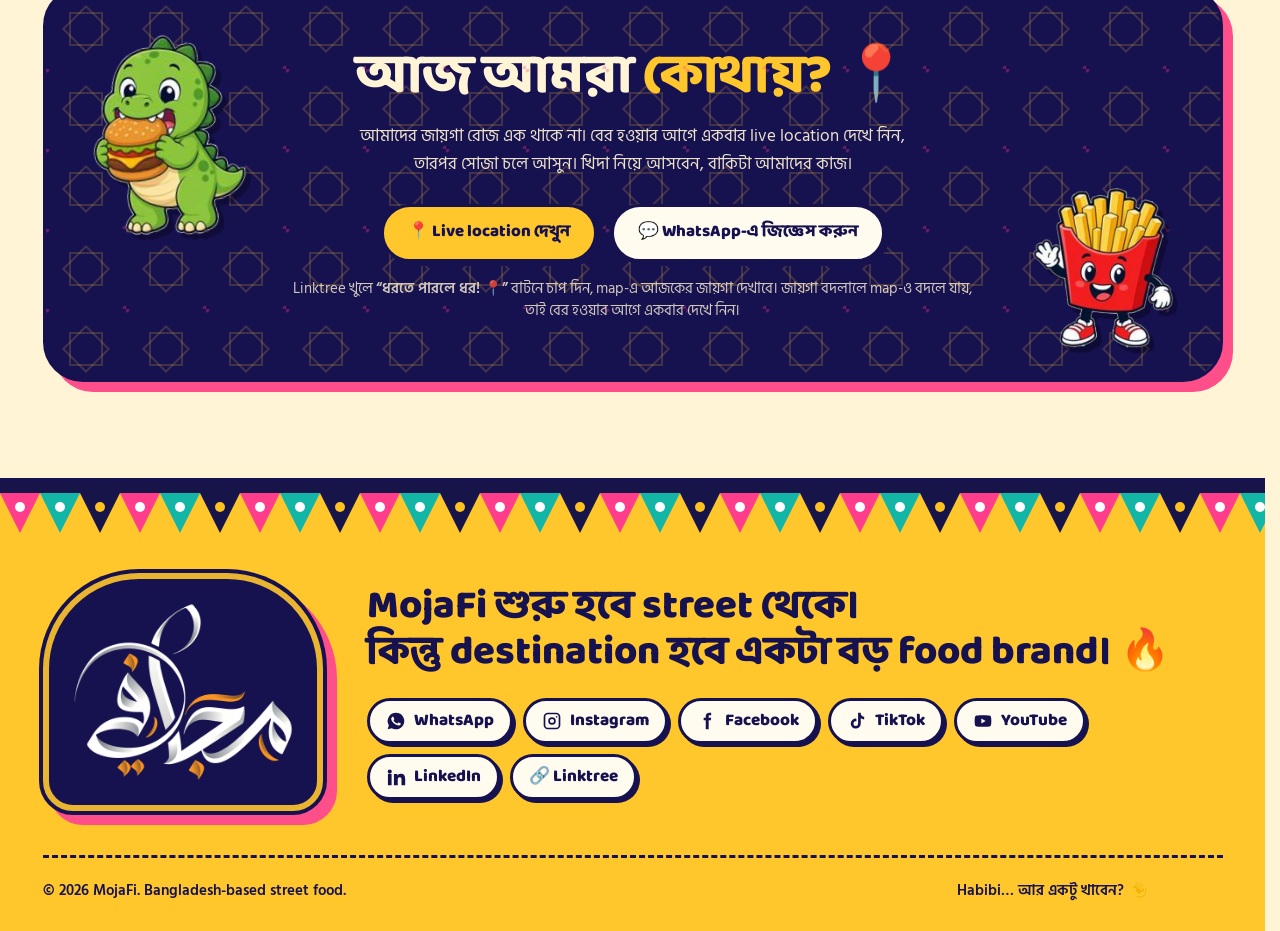
==== commit 21dafb1c: "Add files via upload" ====
--- a/index.html
+++ b/index.html
@@ -34,9 +34,9 @@
 <noscript><style>.rv{opacity:1 !important; transform:none !important;}</style></noscript>
 <script>(function(){var h=document.documentElement;h.classList.add('js');try{if(sessionStorage.getItem('mfSeen')||/[?&]noloader/.test(location.search))h.classList.add('seen');}catch(e){}
 try{if(/googlebot|bingbot|bot\b|crawl|spider|lighthouse|pagespeed/i.test(navigator.userAgent))h.classList.add('seen');}catch(e){}
-if(!h.classList.contains('seen')){window.__hold=true;h.style.overflow='hidden';
+if(!h.classList.contains('seen')){window.__hold=true;h.style.overflow='hidden';h.classList.add('ld');
 /* failsafe: if the loader script ever fails, never leave the visitor stuck behind the splash screen */
-setTimeout(function(){ if(window.__hold){ h.classList.add('seen'); h.style.overflow=''; window.__hold=false; try{window.dispatchEvent(new Event('scroll'));}catch(e){} } },6500);}})();</script>
+setTimeout(function(){ if(window.__hold){ h.classList.add('seen'); h.classList.remove('ld'); h.style.overflow=''; window.__hold=false; try{window.dispatchEvent(new Event('scroll'));}catch(e){} } },6500);}})();</script>
 <style>
 @font-face {
   font-family: 'Baloo Da 2';
@@ -100,10 +100,13 @@
   --disp:'Baloo Da 2','Hind Siliguri','MfArrow',system-ui,sans-serif; --body:'Hind Siliguri','Baloo Da 2','MfArrow',system-ui,sans-serif;
 }
 *{box-sizing:border-box; margin:0; padding:0;}
-html{overflow-x:clip; scroll-behavior:smooth; -webkit-text-size-adjust:100%; -webkit-tap-highlight-color:transparent; color-scheme:light;}
+html{overflow-x:clip; scrollbar-gutter:stable; scroll-behavior:smooth; -webkit-text-size-adjust:100%; -webkit-tap-highlight-color:transparent; color-scheme:light;}
 @supports not (overflow:clip){ html{overflow-x:hidden;} }
+html.lock{overflow:hidden; background:#16114F;}
+html.ld{background:#FFC72C;}
+.ov,.mmenu{overscroll-behavior:contain;}
 body{font-family:var(--body); font-size:17px; line-height:1.65; color:var(--ink); background:var(--cream); overflow-x:hidden; position:relative;}
-body::before{content:""; position:fixed; inset:0; pointer-events:none; z-index:1; opacity:.5; background-image:url("assets/ac107bc236.png"); mix-blend-mode:multiply;}
+body::before{content:""; position:fixed; inset:0; pointer-events:none; z-index:1; opacity:.5; background-image:url("assets/e4b79e09af.png");}
 img{max-width:100%; display:block;}
 a{color:inherit; text-decoration:none;}
 button{font:inherit; color:inherit; cursor:pointer; background:none; border:0;}
@@ -119,6 +122,7 @@
 .cur-dot,.cur-ring{position:fixed; top:0; left:0; pointer-events:none; z-index:9999; display:none; will-change:transform;}
 .cursor-on, .cursor-on a, .cursor-on button, .cursor-on input, .cursor-on .card{cursor:none !important;}
 .cursor-on .cur-dot,.cursor-on .cur-ring{display:block;}
+.cur-out .cur-dot,.cur-out .cur-ring{opacity:0;}
 .cur-dot{width:12px; height:12px; margin:-6px 0 0 -6px; border-radius:50%; background:#fff; mix-blend-mode:difference; transition:width .2s,height .2s,margin .2s;}
 .cur-ring{width:44px; height:44px; margin:-22px 0 0 -22px; border-radius:50%; border:2.5px solid var(--pink);}
 .cur-ring i{position:absolute; inset:-2.5px; border-radius:50%; border:2.5px solid var(--pink); animation:ping 1.8s ease-out infinite;}
@@ -165,7 +169,7 @@
 .hero h1 .hl{display:inline-block; background:var(--yellow); border:var(--bd); border-radius:18px; padding:0 .22em; transform:rotate(-2.5deg); box-shadow:var(--sh);}
 .hero h1 .pk{color:var(--pink);}
 .hero h1 .u{white-space:nowrap; text-decoration:underline wavy var(--orange); text-decoration-thickness:.07em; text-underline-offset:.1em;}
-.hero p.lead{font-size:1.18rem; max-width:560px; margin-bottom:28px;}
+.hero p.lead{font-size:1.18rem; max-width:560px; margin-bottom:28px; min-height:calc(3em * 1.65);} /* keeps 3 lines while the Bangla & Latin font files arrive at different moments (no hero bounce) */
 .hero p.lead b{background:linear-gradient(transparent 60%, #FFD65C 60%);}
 .cta{display:flex; flex-wrap:wrap; gap:14px;}
 .proof{display:flex; flex-wrap:wrap; gap:10px; margin-top:30px;}
@@ -173,7 +177,7 @@
 .stage{position:relative; aspect-ratio:1/1; max-width:560px; width:100%; margin-inline:auto;}
 .blob{position:absolute; inset:6% 4%; background:var(--navy); border-radius:46% 54% 41% 59% / 52% 42% 58% 48%; animation:morph 11s ease-in-out infinite; box-shadow:10px 10px 0 var(--pink);}
 .blob::after{content:""; position:absolute; inset:0; border-radius:inherit; background:radial-gradient(circle at 30% 25%, rgba(255,255,255,.18), transparent 50%); }
-@keyframes morph{50%{border-radius:58% 42% 55% 45% / 43% 58% 42% 57%}}
+@keyframes morph{50%{transform:rotate(-7deg) scale(1.035,.965)}}
 .stage .main-logo{position:absolute; left:50%; top:50%; width:84%; transform:translate(-50%,-50%) rotate(-4deg); filter:drop-shadow(0 12px 0 rgba(0,0,0,.25)); animation:bob 5s ease-in-out infinite;}
 @keyframes bob{50%{transform:translate(-50%,-53%) rotate(-2deg)}}
 .stk{position:absolute; font-size:clamp(1.9rem,4.6vw,3.2rem); width:1.7em; height:1.7em; display:grid; place-items:center; background:var(--paper); border:var(--bd); border-radius:50%; box-shadow:var(--sh-s); animation:flt 4.5s ease-in-out infinite; will-change:transform; line-height:1;}
@@ -183,7 +187,8 @@
 .s1{left:-1%; top:10%; background:var(--yellow);} .s2{right:-2%; top:10%; background:var(--pink); animation-delay:-1s;} .s3{left:2%; bottom:6%; background:var(--mint); animation-delay:-2s;} .s4{left:-2%; top:44%; background:var(--sky); animation-delay:-3s;} .s5{left:42%; top:-4%; animation-delay:-1.5s;}
 @media(max-width:600px){ .s5{left:54%;} }
 .badge{position:absolute; right:-2%; bottom:-6%; width:clamp(96px,22vw,168px); aspect-ratio:1; z-index:3;}
-.badge svg{width:100%; height:100%; animation:spin 16s linear infinite;}
+.badge .bspin{position:absolute; inset:0; animation:spin 16s linear infinite;}
+.badge svg{display:block; width:100%; height:100%;}
 .badge .core{position:absolute; inset:24%; border-radius:50%; background:var(--yellow); border:var(--bd); display:grid; place-items:center; font-size:2rem; box-shadow:var(--sh-s);}
 @keyframes spin{to{transform:rotate(360deg)}}
 @media(max-width:900px){ .hero{padding-top:110px;} .hero .wrap{grid-template-columns:1fr;} .stage{max-width:430px; order:-1; margin-bottom:10px;} .hero h1{font-size:clamp(2.5rem,11vw,3.6rem);} }
@@ -248,11 +253,12 @@
 /* modal */
 .ov{position:fixed; inset:0; z-index:300; background:rgba(22,17,79,.82); -webkit-backdrop-filter:blur(4px); backdrop-filter:blur(4px); display:grid; place-items:center; padding:18px; opacity:0; visibility:hidden; transition:.25s;}
 .ov.open{opacity:1; visibility:visible;}
-.modal{width:min(560px,100%); max-height:92vh; overflow:auto; background:var(--paper); border:var(--bd); border-radius:30px; box-shadow:10px 10px 0 var(--pink); transform:translateY(30px) scale(.94) rotate(-1.5deg); transition:transform .35s cubic-bezier(.2,1.4,.4,1); color:var(--navy);}
+.modal{width:min(560px,100%); max-height:92vh; overflow:auto; overscroll-behavior:contain; background:var(--paper); border:var(--bd); border-radius:30px; box-shadow:10px 10px 0 var(--pink); transform:translateY(30px) scale(.94) rotate(-1.5deg); transition:transform .35s cubic-bezier(.2,1.4,.4,1); color:var(--navy);}
 .ov.open .modal{transform:none;}
 .m-top{position:relative; height:180px; display:grid; place-items:center; border-bottom:var(--bd); border-radius:27px 27px 0 0; overflow:hidden;}
 .m-top::before{content:""; position:absolute; inset:0; background-image:radial-gradient(rgba(22,17,79,.2) 2.4px, transparent 2.8px); background-size:16px 16px;}
-.m-top .emo{position:relative; font-size:110px; filter:drop-shadow(0 8px 0 rgba(22,17,79,.28)); animation:bob2 3s ease-in-out infinite;}
+.m-top .emo{position:relative; font-size:110px; filter:drop-shadow(0 8px 0 rgba(22,17,79,.28));}
+.ov.open .m-top .emo{animation:bob2 3s ease-in-out infinite;}
 @keyframes bob2{50%{transform:translateY(-8px) rotate(5deg)}}
 .m-x{position:absolute; top:14px; right:14px; z-index:3; width:42px; height:42px; border-radius:50%; background:var(--paper); border:var(--bd); font-weight:800; font-size:1.1rem;}
 .m-x:hover{background:var(--pink); color:#fff;}
@@ -361,6 +367,7 @@
 footer{background:var(--yellow); border-top:var(--bd); padding:64px 0 28px; margin-top:0; position:relative; overflow:hidden;}
 footer .top{display:grid; grid-template-columns:auto 1fr; gap:44px; align-items:center;}
 .ar{width:min(280px,60vw); background:var(--navy); border:var(--bd); border-radius:34px; padding:22px; box-shadow:var(--sh); transform:rotate(-3deg);}
+.ar img{width:100%; height:auto;}
 .tag{font-family:var(--disp); font-weight:800; font-size:clamp(1.6rem,3.6vw,2.5rem); line-height:1.15; margin-bottom:22px;}
 .soc{display:flex; flex-wrap:wrap; gap:10px;}
 .soc a{display:inline-flex; align-items:center; gap:8px; background:var(--paper); border:var(--bd); border-radius:999px; padding:6px 16px; font-family:var(--disp); font-weight:800; box-shadow:3px 3px 0 var(--navy); transition:transform .15s, background .2s;}
@@ -380,6 +387,7 @@
 .totop:focus-visible{outline:3px dashed var(--navy); outline-offset:4px;}
 .totop .rk{position:relative; z-index:2; font-size:1.6rem; line-height:1; display:block; rotate:-45deg; animation:rkb 2.2s ease-in-out infinite; filter:drop-shadow(0 2px 0 rgba(22,17,79,.25));}
 .totop.fly .rk{animation:rkfly .8s cubic-bezier(.5,0,.8,.4) forwards;}
+.totop:not(.show):not(.fly) .rk{animation-play-state:paused;}
 @keyframes rkb{50%{translate:0 -3px}}
 @keyframes rkfly{0%{translate:0 0; opacity:1}55%{translate:0 -120px; opacity:0}56%{translate:0 40px; opacity:0}100%{translate:0 0; opacity:1}}
 .totop .ttb{position:absolute; left:calc(100% + 12px); top:50%; translate:0 -50%; rotate:-2deg; background:var(--paper); color:var(--navy); border:3px solid var(--navy); border-radius:16px; padding:3px 14px; font-family:var(--disp); font-weight:800; font-size:.95rem; line-height:1.3; white-space:nowrap; opacity:0; pointer-events:none; transform:scale(.6); transform-origin:left center; transition:opacity .25s, transform .35s cubic-bezier(.3,1.7,.5,1); box-shadow:3px 3px 0 var(--pink);}
@@ -489,8 +497,8 @@
 .gcc span{background:var(--cream); border:3px solid var(--navy); border-radius:999px; padding:0 12px; font-family:var(--disp); font-weight:800; font-size:.92rem; transform:scale(.6); opacity:.3; transition:transform .4s cubic-bezier(.3,1.8,.5,1), opacity .3s; transition-delay:calc(var(--i)*90ms);}
 .st.reached .gcc span{transform:none; opacity:1;}
 .fly{position:relative; height:44px; margin:10px 0 0; border-bottom:3px dashed rgba(22,17,79,.4); overflow:hidden;}
-.fly span{position:absolute; bottom:-6px; left:-8%; font-size:1.8rem; animation:planego 5s linear infinite;}
-@keyframes planego{0%{left:-8%; translate:0 6px} 50%{translate:0 -10px} 100%{left:100%; translate:0 6px}}
+.fly span{position:absolute; bottom:-6px; left:0; width:100%; font-size:1.8rem; animation:planego 5s linear infinite;}
+@keyframes planego{0%{translate:-8% 6px} 50%{translate:46% -10px} 100%{translate:100% 6px}}
 .orb{position:relative; width:150px; height:150px; margin:14px auto 0;}
 .orb .gl{position:absolute; inset:0; display:grid; place-items:center; font-size:4.2rem; animation:bob2 3s ease-in-out infinite;}
 .orb .rg2{position:absolute; inset:6px; border:3px dashed rgba(22,17,79,.4); border-radius:50%; animation:spin 16s linear infinite;}
@@ -516,7 +524,7 @@
 #loader.out{transform:translateY(-105%); opacity:.4;}
 #loader.gone{display:none !important;}
 #loader .lg:not([src]){visibility:hidden;}
-#loader .lg{position:relative; width:170px; animation:bob2 2.4s ease-in-out infinite;}
+#loader .lg{position:relative; width:170px; height:auto; animation:bob2 2.4s ease-in-out infinite;}
 .l-stage{position:relative; width:min(250px,64vw); aspect-ratio:1; background:var(--paper); border:var(--bd); border-radius:36px; box-shadow:var(--sh); display:grid; place-items:center; transform:rotate(-2deg); overflow:hidden;}
 .l-stage svg{width:92%; height:92%; display:none; overflow:visible;}
 #loader[data-v="1"] .v1,#loader[data-v="2"] .v2,#loader[data-v="3"] .v3,#loader[data-v="4"] .v4{display:block;}
@@ -583,6 +591,8 @@
 .rotline{margin:-8px 0 24px; font-family:var(--disp); font-weight:800; font-size:1.25rem;}
 .rotline #rot{display:inline-block; background:var(--navy); color:var(--yellow); border-radius:12px; padding:0 14px; transform:rotate(-1.5deg); min-width:3em; transition:transform .25s, opacity .25s;}
 .rotline #rot.sw{transform:rotate(-1.5deg) scale(.7); opacity:.4;}
+.rotline #rot{white-space:nowrap;}
+@media(max-width:520px){ .rotline #rot{display:table; margin-top:6px;} }
 .mood{background:var(--pink); border-block:var(--bd); overflow:hidden;}
 .mood::before{content:""; position:absolute; inset:0; background-image:radial-gradient(rgba(255,255,255,.28) 2.5px, transparent 3px); background-size:24px 24px; pointer-events:none;}
 .mood .eyebrow{background:var(--navy); color:var(--yellow);} .mood .acc{color:var(--yellow);}
@@ -607,10 +617,9 @@
 @keyframes eyePop{0%{scale:.6; opacity:0}70%{scale:1.1; opacity:1}100%{scale:1}}
 @keyframes stampHit{0%{scale:1.45; opacity:0}55%{scale:.94; opacity:1}78%{scale:1.04}100%{scale:1}}
 @keyframes numPop{0%{transform:scale(1)}40%{transform:scale(1.22)}100%{transform:scale(1)}}
-  .home .title h2 .acc::after,.mood .title h2 .acc::after{display:none;}
+.home .title h2 .acc::after,.mood .title h2 .acc::after{display:none;}
 @keyframes shine{from{transform:translateX(-130%) skewX(-20deg)}to{transform:translateX(330%) skewX(-20deg)}}
 .js .title.rv.in .eyebrow{animation:eyePop .55s cubic-bezier(.2,.9,.3,1.3) .15s both;}
-.js .title.rv.in h2 .acc:not(.y){--ul:var(--gold);}
 .title h2 .acc:not(.y){display:inline-block;}
 .title h2 .acc:not(.y)::after{content:""; position:absolute; left:0; right:0; bottom:-1px; height:4px; border-radius:4px; background:var(--ul,var(--gold)); transform-origin:left; pointer-events:none;}
 .js .title.rv h2 .acc:not(.y)::after{transform:scaleX(0);}
@@ -627,6 +636,7 @@
 .js .rv{opacity:0; transform:translateY(46px) scale(.97); transition:opacity .7s ease, transform .8s cubic-bezier(.2,.9,.3,1.1); transition-property:opacity,transform,rotate,translate,scale; transition-delay:var(--d,0s);}
 .js .rv.in{opacity:1; transform:none;}
 .js .rv.pop{transform:translateY(30px) scale(.8) rotate(-4deg);} .js .rv.pop.in{transform:none;}
+.js .rv.rvd{transition-delay:0s; transition-duration:.3s;}
 
 /* ===== menu-style touch: Bangla rickshaw x Dubai ===== */
 :root{--gold:#E9B530; --turq:#12B5A6;}
@@ -737,7 +747,7 @@
 <div id="progress"></div>
 <div id="loader" role="status" aria-live="polite" data-v="1">
   <button class="l-skip" id="lSkip" type="button">Skip →</button>
-  <img class="lg" src="assets/1298fbb300.png" alt="MojaFi">
+  <img class="lg" src="assets/1298fbb300.png" alt="MojaFi" width="300" height="134">
   <div class="l-stage" aria-hidden="true">
     <svg class="v v1" viewBox="16 36 168 150">
       <g class="all" style="transform-origin:100px 170px">
@@ -796,7 +806,7 @@
 
 <header>
   <div class="nav">
-    <a href="#top" class="logo" aria-label="MojaFi home"><img src="assets/1298fbb300.png" alt="MojaFi"></a>
+    <a href="#top" class="logo" aria-label="MojaFi home"><img src="assets/1298fbb300.png" alt="MojaFi" width="300" height="134"></a>
     <nav class="links" aria-label="Main">
       <a href="#fusion">Flavour</a><a href="#homemade">Homemade</a><a href="#menu">Menu</a><a href="#safety">Safety</a><a href="#giving">Giving</a><a href="#journey">Journey</a><a href="#faq">FAQ</a>
     </nav>
@@ -834,9 +844,9 @@
       <div class="stk s4" data-p="28"><span>🍟</span></div>
       <div class="stk s5 sq" data-p="14"><span>🌯</span></div>
       <div class="badge" aria-hidden="true">
-        <svg viewBox="0 0 200 200"><defs><path id="circ" d="M100,100 m-78,0 a78,78 0 1,1 156,0 a78,78 0 1,1 -156,0"/></defs>
+        <div class="bspin"><svg viewBox="0 0 200 200"><defs><path id="circ" d="M100,100 m-78,0 a78,78 0 1,1 156,0 a78,78 0 1,1 -156,0"/></defs>
           <circle cx="100" cy="100" r="98" fill="#FF4F8B" stroke="#16114F" stroke-width="4"/>
-          <text font-family="Baloo Da 2, sans-serif" font-weight="800" font-size="19" fill="#fff"><textPath href="#circ" textLength="480" lengthAdjust="spacing">FRESH • SAFE • BOLD • HABIBI •</textPath></text></svg>
+          <text font-family="Baloo Da 2, sans-serif" font-weight="800" font-size="19" fill="#fff"><textPath href="#circ" textLength="480" lengthAdjust="spacing">FRESH • SAFE • BOLD • HABIBI •</textPath></text></svg></div>
         <div class="core">😋</div>
       </div>
     </div>
@@ -921,7 +931,7 @@
     <div class="title rv"><span class="eyebrow">Mood check</span><h2>আজকের <span class="acc">mood</span> কী, বস? 😏</h2>
       <p>একটা mood বেছে নিন — MojaFi বলে দেবে আপনার জন্য কোনটা।</p></div>
     <div class="moods" id="moods"></div>
-    <div class="mres" id="mres" aria-live="polite"><div class="big" id="mrBig"></div><div><div class="k" id="mrK"></div><h3 id="mrN"></h3><p id="mrL"></p><button class="btn btn-y" id="mrBtn" type="button">ভিতরে উঁকি দিন 👀</button></div></div>
+    <div class="mres" id="mres" aria-live="polite"><div class="big" id="mrBig"></div><div><div class="k" id="mrK"></div><h3 id="mrN">MojaFi</h3><p id="mrL"></p><button class="btn btn-y" id="mrBtn" type="button">ভিতরে উঁকি দিন 👀</button></div></div>
   </div>
 </section>
 
@@ -980,7 +990,7 @@
         <div><img src="assets/72e6173575.png" alt="World Association of Chefs Societies" loading="lazy" decoding="async"></div>
         <div><img src="assets/d18715263d.png" alt="Cloud Assess" loading="lazy" decoding="async"></div>
         <div><img src="assets/134c1a89da.png" alt="eFoodHandlers" loading="lazy" decoding="async"></div>
-        <div><img src="assets/5e5cf83391.png" alt="Safefood" loading="lazy" decoding="async"></div>
+        <div><img src="assets/62b144c1dd.png" alt="Safefood" loading="lazy" decoding="async"></div>
       </div>
       <p class="cap">MojaFi টিম Food Safety training নিয়েছে ICCA Dubai ও Unilever Food Solutions থেকে, Cloud Assess, eFoodHandlers ও Safefood-এর Food Safety course সম্পন্ন করেছে, আর World Association of Chefs’ Societies-এর সাথে যুক্ত।</p>
     </div>
@@ -1064,7 +1074,7 @@
   <div class="bunt alt" aria-hidden="true"></div>
   <div class="wrap">
     <div class="top">
-      <div class="ar rv"><img src="assets/a68bc842e7.png" alt="MojaFi Arabic logo" loading="lazy" decoding="async"></div>
+      <div class="ar rv"><img src="assets/a68bc842e7.png" alt="MojaFi Arabic logo" width="520" height="422" loading="lazy" decoding="async"></div>
       <div class="rv" style="--d:.1s">
         <div class="tag">MojaFi শুরু হবে street থেকে।<br>কিন্তু destination হবে একটা বড় food brand। 🔥</div>
         <div class="soc">
@@ -1089,7 +1099,7 @@
   <div class="modal">
     <div class="m-top" id="mTop"><button type="button" class="m-x" id="mX" aria-label="Close">✕</button><div class="emo" id="mEmo"></div></div>
     <div class="m-body">
-      <div class="cat"><span id="mCat"></span></div><h3 id="mName"></h3><p class="d" id="mDesc"></p>
+      <div class="cat"><span id="mCat"></span></div><h3 id="mName">MojaFi</h3><p class="d" id="mDesc"></p>
       <div class="hmrow" id="mHmRow"><h4>🤲 এতে যা আমরা নিজেরা বানাই</h4><ul id="mHm"></ul></div>
       <div class="hy"><h4>🧼 আমরা যেভাবে পরিষ্কার-পরিচ্ছন্নতা মেনে চলি</h4><ul id="mHy"></ul></div>
     </div>
@@ -1229,62 +1239,72 @@
   grid.appendChild(b);
 });
 let lastF=null;
+/* page scroll lock for the popup / phone menu (on <html>, which is what actually scrolls here) */
+function lockScroll(on){ document.documentElement.classList.toggle('lock',on); }
 function openM(it,col,nm){
   lastF=document.activeElement;
   const mt=$('#mTop'); mt.style.background=col; mt.classList.toggle('ph',!!PHOTOS[it.key]); const old=mt.querySelector('img'); if(old) old.remove();
   if(PHOTOS[it.key]){ const im=document.createElement('img'); im.src=PHOTOS[it.key]; im.alt=nm; mt.insertBefore(im,mt.firstChild); } $('#mEmo').textContent=it.emoji; $('#mCat').textContent=it.cat; $('#mName').textContent=it.name; $('#mDesc').textContent=it.desc;
   $('#mHm').innerHTML=(it.home||[]).map(x=>`<li><span>${x}</span></li>`).join(''); $('#mHmRow').style.display=(it.home&&it.home.length)?'':'none';
   $('#mHy').innerHTML=it.hygiene.map(x=>`<li><span>${x}</span></li>`).join('');
-  $('#ov').classList.add('open'); document.body.style.overflow='hidden'; setTimeout(()=>$('#mX').focus(),50);
+  $('#ov').classList.add('open'); lockScroll(true); setTimeout(()=>$('#mX').focus(),50);
 }
-function closeM(){ $('#ov').classList.remove('open'); document.body.style.overflow=''; if(lastF) lastF.focus(); }
+function closeM(){ if(!$('#ov').classList.contains('open')) return; $('#ov').classList.remove('open'); if(!$('#mmenu').classList.contains('open')) lockScroll(false); if(lastF){ lastF.focus(); lastF=null; } }
 $('#mX').addEventListener('click',closeM);
 $('#ov').addEventListener('click',e=>{ if(e.target.id==='ov') closeM(); });
-document.addEventListener('keydown',e=>{ if(e.key==='Escape'){ closeM(); closeMenu(); } });
+document.addEventListener('keydown',e=>{ if(e.key==='Escape'){ closeM(); closeMenu(); } else if(e.key==='Tab' && $('#ov').classList.contains('open')){ e.preventDefault(); $('#mX').focus(); } });
 
 /* mobile menu */
 const burger=$('#burger'), mm=$('#mmenu');
-function closeMenu(){ burger.classList.remove('open'); mm.classList.remove('open'); burger.setAttribute('aria-expanded','false'); if(!$('#ov').classList.contains('open')) document.body.style.overflow=''; }
-burger.addEventListener('click',()=>{ const o=!mm.classList.contains('open'); burger.classList.toggle('open',o); mm.classList.toggle('open',o); burger.setAttribute('aria-expanded',o); document.body.style.overflow=o?'hidden':''; });
+function closeMenu(){ burger.classList.remove('open'); mm.classList.remove('open'); burger.setAttribute('aria-expanded','false'); if(!$('#ov').classList.contains('open')) lockScroll(false); }
+burger.addEventListener('click',()=>{ const o=!mm.classList.contains('open'); burger.classList.toggle('open',o); mm.classList.toggle('open',o); burger.setAttribute('aria-expanded',o); lockScroll(o); });
 $$('#mmenu a').forEach(a=>a.addEventListener('click',closeMenu));
 
 /* faq */
 $$('.fq').forEach(f=>{ const btn=f.querySelector('button'), a=f.querySelector('.a');
-  btn.addEventListener('click',()=>{ const o=f.classList.toggle('open'); btn.setAttribute('aria-expanded',o); a.style.maxHeight=o?a.scrollHeight+'px':0; }); });
+  a.addEventListener('transitionend',e=>{ if(e.target===a && e.propertyName==='max-height' && f.classList.contains('open')) a.style.maxHeight='none'; });
+  btn.addEventListener('click',()=>{ const o=f.classList.toggle('open'); btn.setAttribute('aria-expanded',o);
+    a.style.maxHeight=a.scrollHeight+'px'; if(!o){ void a.offsetHeight; a.style.maxHeight='0px'; } }); });
 
 $('#toTop').addEventListener('click',()=>{ const tb=$('#toTop'); tb.classList.remove('say'); tb.classList.add('fly'); setTimeout(()=>tb.classList.remove('fly'),850); scrollTo({top:0,behavior:matchMedia('(prefers-reduced-motion:reduce)').matches?'auto':'smooth'}); });
 /* live location link: change this ONE line to switch the map link everywhere */
 const LOC_URL='https://linktr.ee/MojaFi';
 $$('.loc-link').forEach(a=>a.href=LOC_URL);
 
-/* scroll: progress, reveal, spy */
+/* scroll: progress, reveal, spy (all reads first, then all writes: no forced re-layout mid-frame) */
 const rv=$$('.rv'), secs=$$('main section[id]'), links=$$('.links a');
+const PROG=$('#progress'), ROAD=$('#road'), RCART=$('#rcart'), RFILL=$('#rfill'), STS=$$('#road .st'), NDS=STS.map(s=>s.querySelector('.nd'));
+const TT=$('#toTop'), TTB=$('#ttB'), TTC=TT.querySelector('.ttr circle'), CNTS=$$('[data-count]');
 let tick=false;
 function onScroll(){
-  const h=document.documentElement; const max=h.scrollHeight-innerHeight;
-  const pr=max>0?scrollY/max:0; $('#progress').style.width=(pr*100)+'%';
-  const rd=$('#road'); if(rd){ const r=rd.getBoundingClientRect(), ct=$('#rcart'), fl=$('#rfill'); const half=ct.offsetWidth/2; const L=Math.max(0,r.height-56);
-    const y=Math.max(0,Math.min(L, innerHeight*0.6-r.top-28)); fl.style.height=y+'px'; ct.style.top=(28+y)+'px'; ct.style.rotate=(y/6)+'deg';
-    $$('.st',rd).forEach(s=>{ const n=s.querySelector('.nd').getBoundingClientRect(); s.classList.toggle('reached', (n.top+n.height/2-r.top)<=28+y+3); }); }
-  const tt=$('#toTop'); const sh=scrollY>innerHeight*0.8; const was=tt.classList.contains('show'); tt.classList.toggle('show',sh);
-  const ms=pr<.25?'আরে বস, উপরে চল 🚀':pr<.6?'অনেক নামলা, ফিরবা? 😏':pr<.92?'বহুদূর চলে আসছো 😳':'শেষ! ফিরতি রকেট ধরো 🚀'; if($('#ttB').textContent!==ms) $('#ttB').textContent=ms;
-  if(sh&&!was&&!window.__ttShown){ window.__ttShown=1; tt.classList.add('say'); setTimeout(()=>tt.classList.remove('say'),2800); setTimeout(()=>{window.__ttShown=0},25000); } tt.querySelector('.ttr circle').style.strokeDashoffset=157*(1-pr);
-  const trig=innerHeight*0.9;
-  if(!window.__hold) rv.forEach(el=>{ if(!el.classList.contains('in') && el.getBoundingClientRect().top<trig) el.classList.add('in'); });
-  let cur=''; secs.forEach(s=>{ const r=s.getBoundingClientRect(); if(r.top<innerHeight*0.4 && r.bottom>innerHeight*0.4) cur=s.id; });
+  tick=false;
+  const vh=innerHeight, sy=scrollY, max=document.documentElement.scrollHeight-vh, pr=max>0?sy/max:0;
+  let y=0, reached=null;
+  if(ROAD){ const r=ROAD.getBoundingClientRect(), L=Math.max(0,r.height-56); y=Math.max(0,Math.min(L, vh*0.6-r.top-28));
+    reached=NDS.map(n=>{ const b=n.getBoundingClientRect(); return (b.top+b.height/2-r.top)<=28+y+3; }); }
+  const show=window.__hold?[]:rv.filter(el=>!el.classList.contains('in') && el.getBoundingClientRect().top<vh*0.9);
+  const cnt=CNTS.filter(e=>!e.dataset.done && e.getBoundingClientRect().top<vh*0.92);
+  let cur=''; secs.forEach(s=>{ const r=s.getBoundingClientRect(); if(r.top<vh*0.4 && r.bottom>vh*0.4) cur=s.id; });
+  PROG.style.width=(pr*100)+'%';
+  if(ROAD){ RFILL.style.height=y+'px'; RCART.style.top=(28+y)+'px'; RCART.style.rotate=(y/6)+'deg'; STS.forEach((s,i)=>s.classList.toggle('reached',reached[i])); }
+  const sh=sy>vh*0.8, was=TT.classList.contains('show'); TT.classList.toggle('show',sh);
+  const ms=pr<.25?'আরে বস, উপরে চল 🚀':pr<.6?'অনেক নামলা, ফিরবা? 😏':pr<.92?'বহুদূর চলে আসছো 😳':'শেষ! ফিরতি রকেট ধরো 🚀'; if(TTB.textContent!==ms) TTB.textContent=ms;
+  if(sh&&!was&&!window.__ttShown){ window.__ttShown=1; TT.classList.add('say'); setTimeout(()=>TT.classList.remove('say'),2800); setTimeout(()=>{window.__ttShown=0},25000); }
+  TTC.style.strokeDashoffset=157*(1-pr);
+  show.forEach(el=>{ el.classList.add('in'); setTimeout(()=>el.classList.add('rvd'),1300); });
+  cnt.forEach(e=>countUp(e));
   links.forEach(a=>a.classList.toggle('act',a.getAttribute('href')==='#'+cur));
-  tick=false;
 }
-addEventListener('scroll',()=>{ if(!tick){ tick=true; requestAnimationFrame(onScroll);} },{passive:true});
-addEventListener('resize',onScroll); addEventListener('load',onScroll); onScroll();
+const reqScroll=()=>{ if(!tick){ tick=true; requestAnimationFrame(onScroll);} };
+addEventListener('scroll',reqScroll,{passive:true});
+addEventListener('resize',reqScroll); addEventListener('load',onScroll);
 
 /* hero parallax */
-const stage=$('#stage');
+const stage=$('#stage'), HERO=stage.closest('section');
 if(matchMedia('(hover:hover) and (pointer:fine)').matches){
-  document.addEventListener('mousemove',e=>{
-    const x=(e.clientX/innerWidth-.5), y=(e.clientY/innerHeight-.5);
-    $$('.stk').forEach(s=>{ const p=+s.dataset.p; s.firstElementChild.style.transform=`translate(${x*p}px,${y*p}px)`; });
-  });
+  const STK=$$('.stk').map(s=>[s.firstElementChild,+s.dataset.p]); let px=0,py=0,pq=false;
+  document.addEventListener('mousemove',e=>{ px=e.clientX/innerWidth-.5; py=e.clientY/innerHeight-.5;
+    if(!pq && !HERO.classList.contains('mf-off')){ pq=true; requestAnimationFrame(()=>{ pq=false; STK.forEach(([el,p])=>{ el.style.transform=`translate(${px*p}px,${py*p}px)`; }); }); } },{passive:true});
 }
 
 /* reel + counters */
@@ -1293,12 +1313,11 @@
   T.innerHTML=h; })();
 function countUp(el){ if(el.dataset.done) return; el.dataset.done=1; const to=+el.dataset.count, suf=el.dataset.suf||''; const t0=performance.now(), D=1300;
   (function f(n){ const p=Math.min(1,(n-t0)/D); el.textContent=Math.round(to*(1-Math.pow(1-p,3)))+suf; if(p<1) requestAnimationFrame(f); else { el.classList.add('cdone'); } })(t0); }
-addEventListener('scroll',()=>$$('[data-count]').forEach(e=>{ if(e.getBoundingClientRect().top<innerHeight*.92) countUp(e); }),{passive:true});
-addEventListener('load',()=>$$('[data-count]').forEach(e=>{ if(e.getBoundingClientRect().top<innerHeight*.92) countUp(e); }));
+onScroll();
 
 /* rotating hero line */
 (function(){ const w=['exam শেষে 📚','class bunk-এর পর 😎','আড্ডার মাঝে 🫶','রাত ১২টায় 🌙','pocket-money এলে 💸','মন খারাপে 🥺']; let i=0; const el=$('#rot');
-  setInterval(()=>{ el.classList.add('sw'); setTimeout(()=>{ i=(i+1)%w.length; el.textContent=w[i]; el.classList.remove('sw'); },250); },2200); })();
+  setInterval(()=>{ if(document.hidden || HERO.classList.contains('mf-off')) return; el.classList.add('sw'); setTimeout(()=>{ i=(i+1)%w.length; el.textContent=w[i]; el.classList.remove('sw'); },250); },2200); })();
 
 /* mood picker */
 const MOODS=[
@@ -1330,19 +1349,27 @@
 
 /* 3D tilt */
 if(matchMedia('(hover:hover) and (pointer:fine)').matches){
-  document.addEventListener('mousemove',e=>{ const c=e.target.closest('.card,.fcard,.step'); $$('.tilting').forEach(x=>{ if(x!==c){ x.classList.remove('tilting'); x.style.transform=''; } });
-    if(!c||!c.classList.contains('in')) return; const r=c.getBoundingClientRect(); const px=(e.clientX-r.left)/r.width-.5, py=(e.clientY-r.top)/r.height-.5;
-    c.classList.add('tilting'); c.style.transform=`perspective(700px) rotateY(${px*10}deg) rotateX(${-py*10}deg) translateY(-4px)`; });
+  let te=null, tq=false;
+  function tiltFrame(){ tq=false; const e=te; if(!e||!e.target||!e.target.closest) return;
+    const c=e.target.closest('.card,.fcard,.step'), ok=!!(c&&c.classList.contains('in')), r=ok?c.getBoundingClientRect():null;
+    $$('.tilting').forEach(x=>{ if(x!==c){ x.classList.remove('tilting'); x.style.transform=''; } });
+    if(!ok) return; const px=(e.clientX-r.left)/r.width-.5, py=(e.clientY-r.top)/r.height-.5;
+    c.classList.add('tilting'); c.style.transform=`perspective(700px) rotateY(${px*10}deg) rotateX(${-py*10}deg) translateY(-4px)`; }
+  document.addEventListener('mousemove',e=>{ te=e; if(!tq){ tq=true; requestAnimationFrame(tiltFrame); } },{passive:true});
 }
 
 /* cursor */
 (function(){
   if(!matchMedia('(hover:hover) and (pointer:fine)').matches) return;
-  document.body.classList.add('cursor-on');
+  document.body.classList.add('cursor-on','cur-out');
   const dot=$('#cDot'), ring=$('#cRing');
-  let mx=innerWidth/2,my=innerHeight/2,rx=mx,ry=my;
-  addEventListener('mousemove',e=>{ mx=e.clientX; my=e.clientY; dot.style.transform=`translate3d(${mx}px,${my}px,0)`; });
-  (function loop(){ rx+=(mx-rx)*.16; ry+=(my-ry)*.16; ring.style.transform=`translate3d(${rx}px,${ry}px,0)`; requestAnimationFrame(loop); })();
+  let mx=innerWidth/2,my=innerHeight/2,rx=mx,ry=my,run=false,first=true;
+  function loop(){ rx+=(mx-rx)*.16; ry+=(my-ry)*.16; ring.style.transform=`translate3d(${rx}px,${ry}px,0)`;
+    if(Math.abs(mx-rx)>.2||Math.abs(my-ry)>.2) requestAnimationFrame(loop); else run=false; }
+  addEventListener('mousemove',e=>{ mx=e.clientX; my=e.clientY; if(first){ first=false; rx=mx; ry=my; }
+    dot.style.transform=`translate3d(${mx}px,${my}px,0)`; document.body.classList.remove('cur-out');
+    if(!run){ run=true; requestAnimationFrame(loop); } },{passive:true});
+  document.addEventListener('mouseout',e=>{ if(!e.relatedTarget) document.body.classList.add('cur-out'); });
   const sel='a,button,input,.card,.stamp,.chip,.fcard,.step,.logos div';
   document.addEventListener('mouseover',e=>{ if(e.target.closest(sel)){ dot.classList.add('hov'); ring.classList.add('hov'); } });
   document.addEventListener('mouseout',e=>{ if(e.target.closest(sel)){ dot.classList.remove('hov'); ring.classList.remove('hov'); } });
@@ -1365,7 +1392,7 @@
   const iv=setInterval(()=>{ i=Math.min(i+1,arr.length-1); lineEl.textContent=arr[i]; },MIN/arr.length);
   (function tick(){ if(done) return; const p=Math.min(1,(performance.now()-t0)/MIN); pct.textContent='খিদা লেভেল: '+Math.round(100*(1-Math.pow(1-p,2.2)))+'%'; if(p<1) requestAnimationFrame(tick); else pct.textContent='খিদা লেভেল: 100% 😋'; })();
   function finish(){ if(done) return; done=true; clearInterval(iv); try{sessionStorage.setItem('mfSeen','1');}catch(e){}
-    L.classList.add('out'); H.style.overflow=''; window.__hold=false; onScroll();
+    L.classList.add('out'); H.classList.remove('ld'); H.style.overflow=''; window.__hold=false; onScroll();
     setTimeout(()=>{ L.classList.add('gone'); L.setAttribute('aria-hidden','true'); },700); }
   let loaded=document.readyState==='complete'; if(!loaded) addEventListener('load',()=>{loaded=true;});
   (function wait(){ if(done) return; const e=performance.now()-t0; if((loaded&&e>=MIN)||e>=MAX) finish(); else setTimeout(wait,100); })();
@@ -1376,7 +1403,7 @@
 /* pause infinite animations in off-screen sections (keeps slow phones smooth) */
 (function(){ if(!('IntersectionObserver' in window)) return;
   const io=new IntersectionObserver(es=>es.forEach(e=>e.target.classList.toggle('mf-off',!e.isIntersecting)),{rootMargin:'120px 0px'});
-  document.querySelectorAll('main > section, footer').forEach(el=>io.observe(el));
+  document.querySelectorAll('main > section, main > .mqs, footer').forEach(el=>io.observe(el));
 })();
 </script>
 </body>
